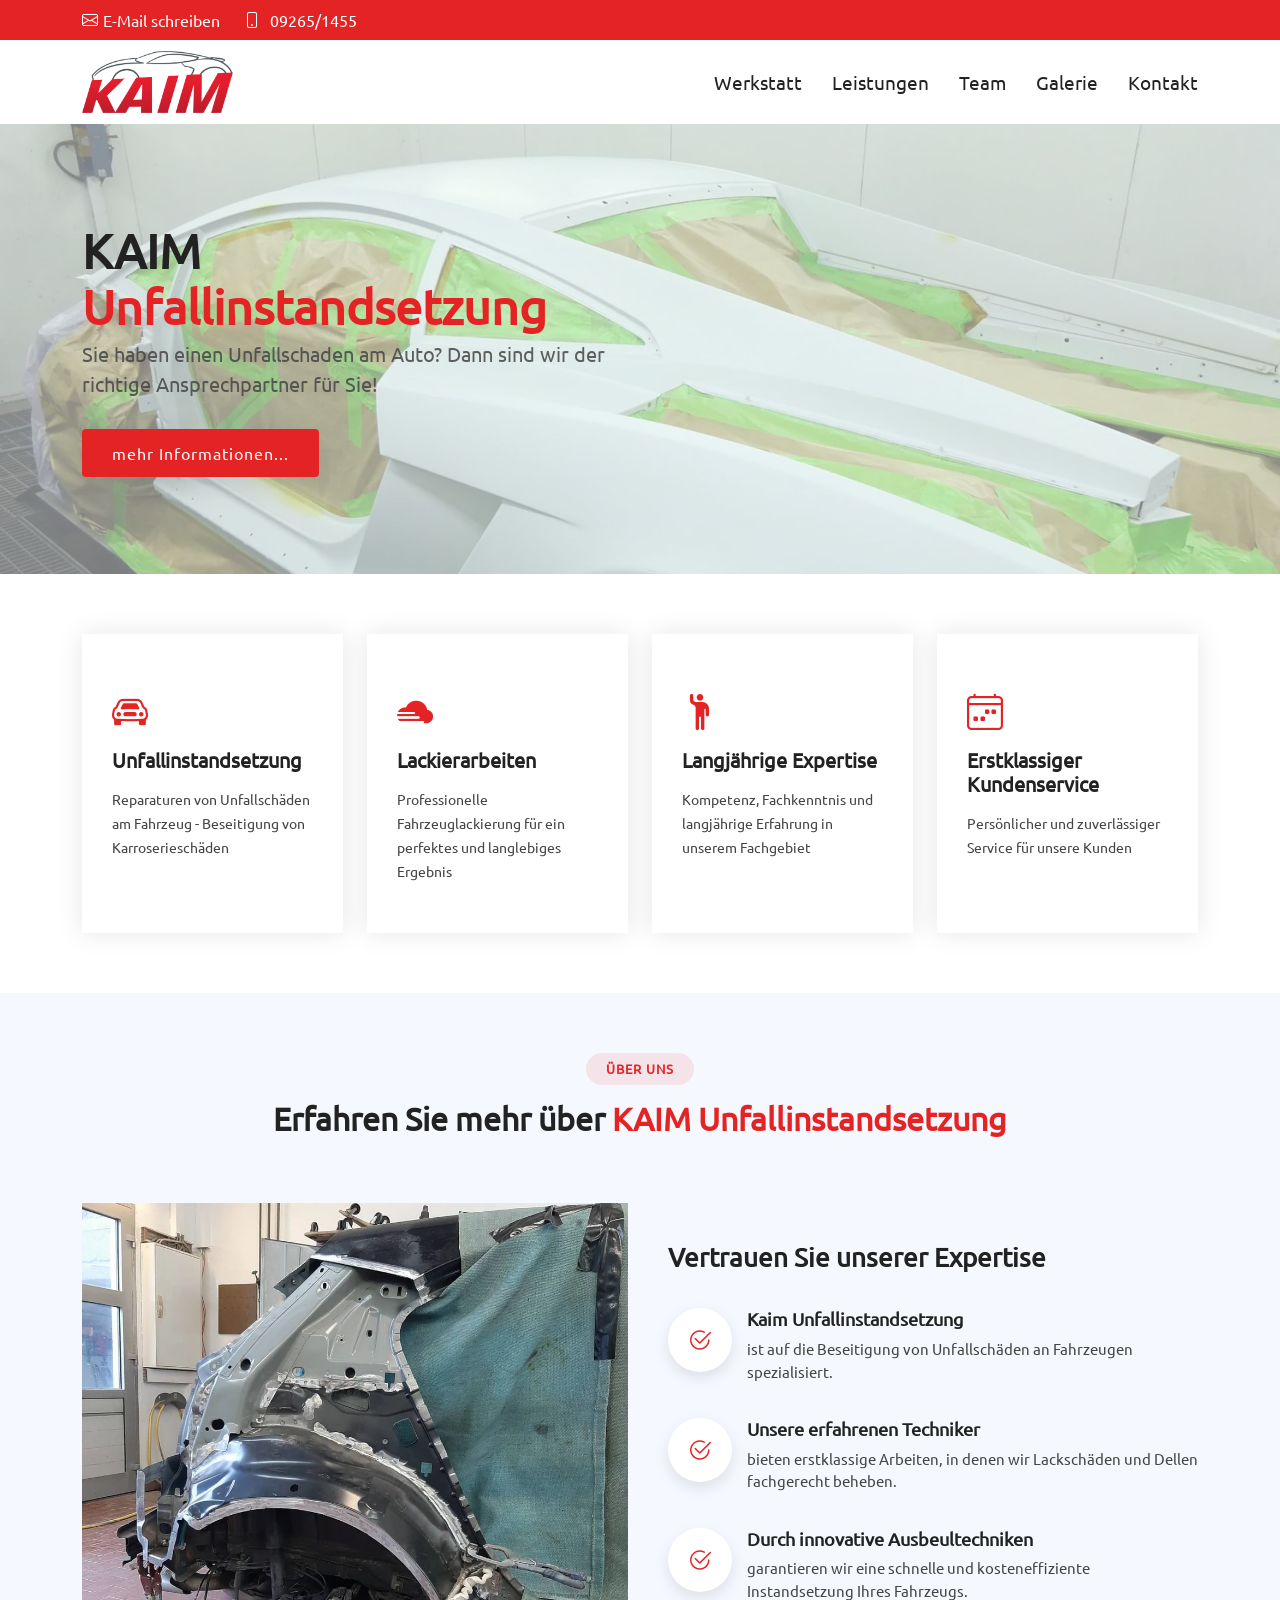
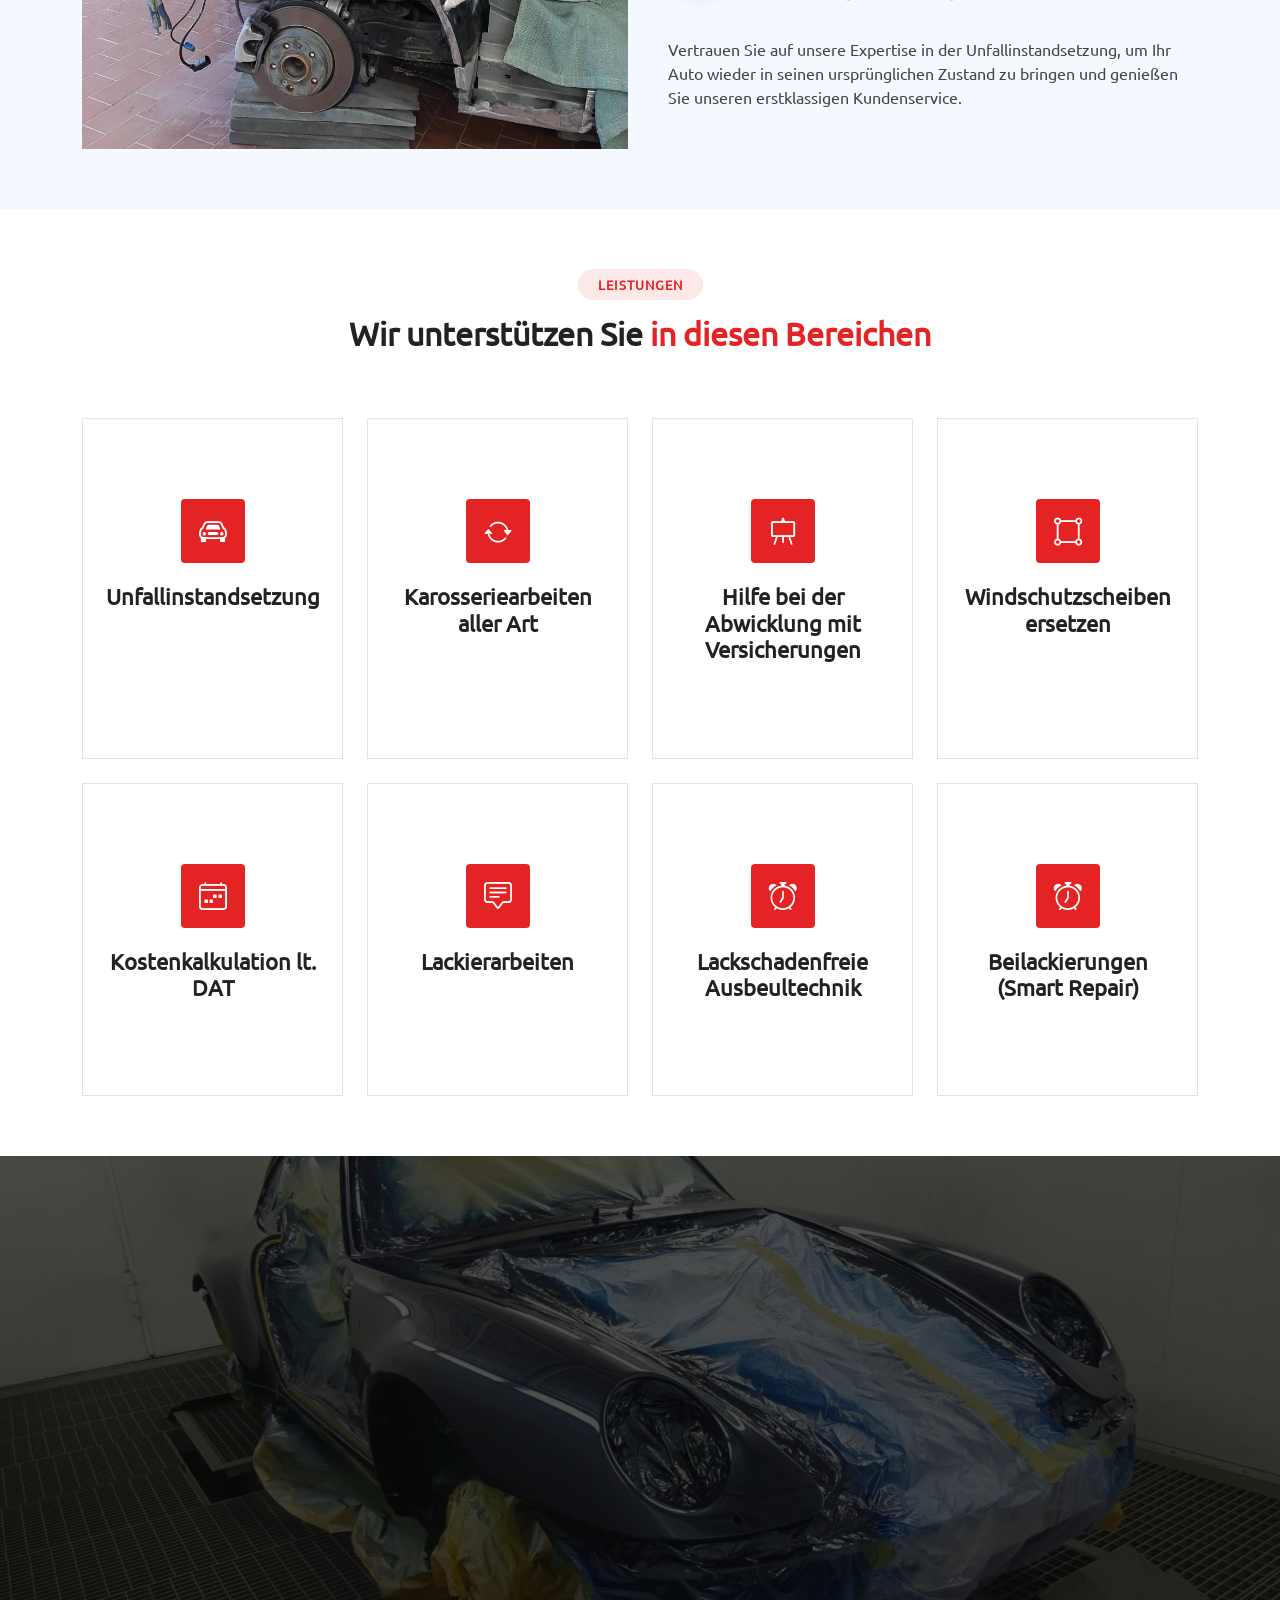
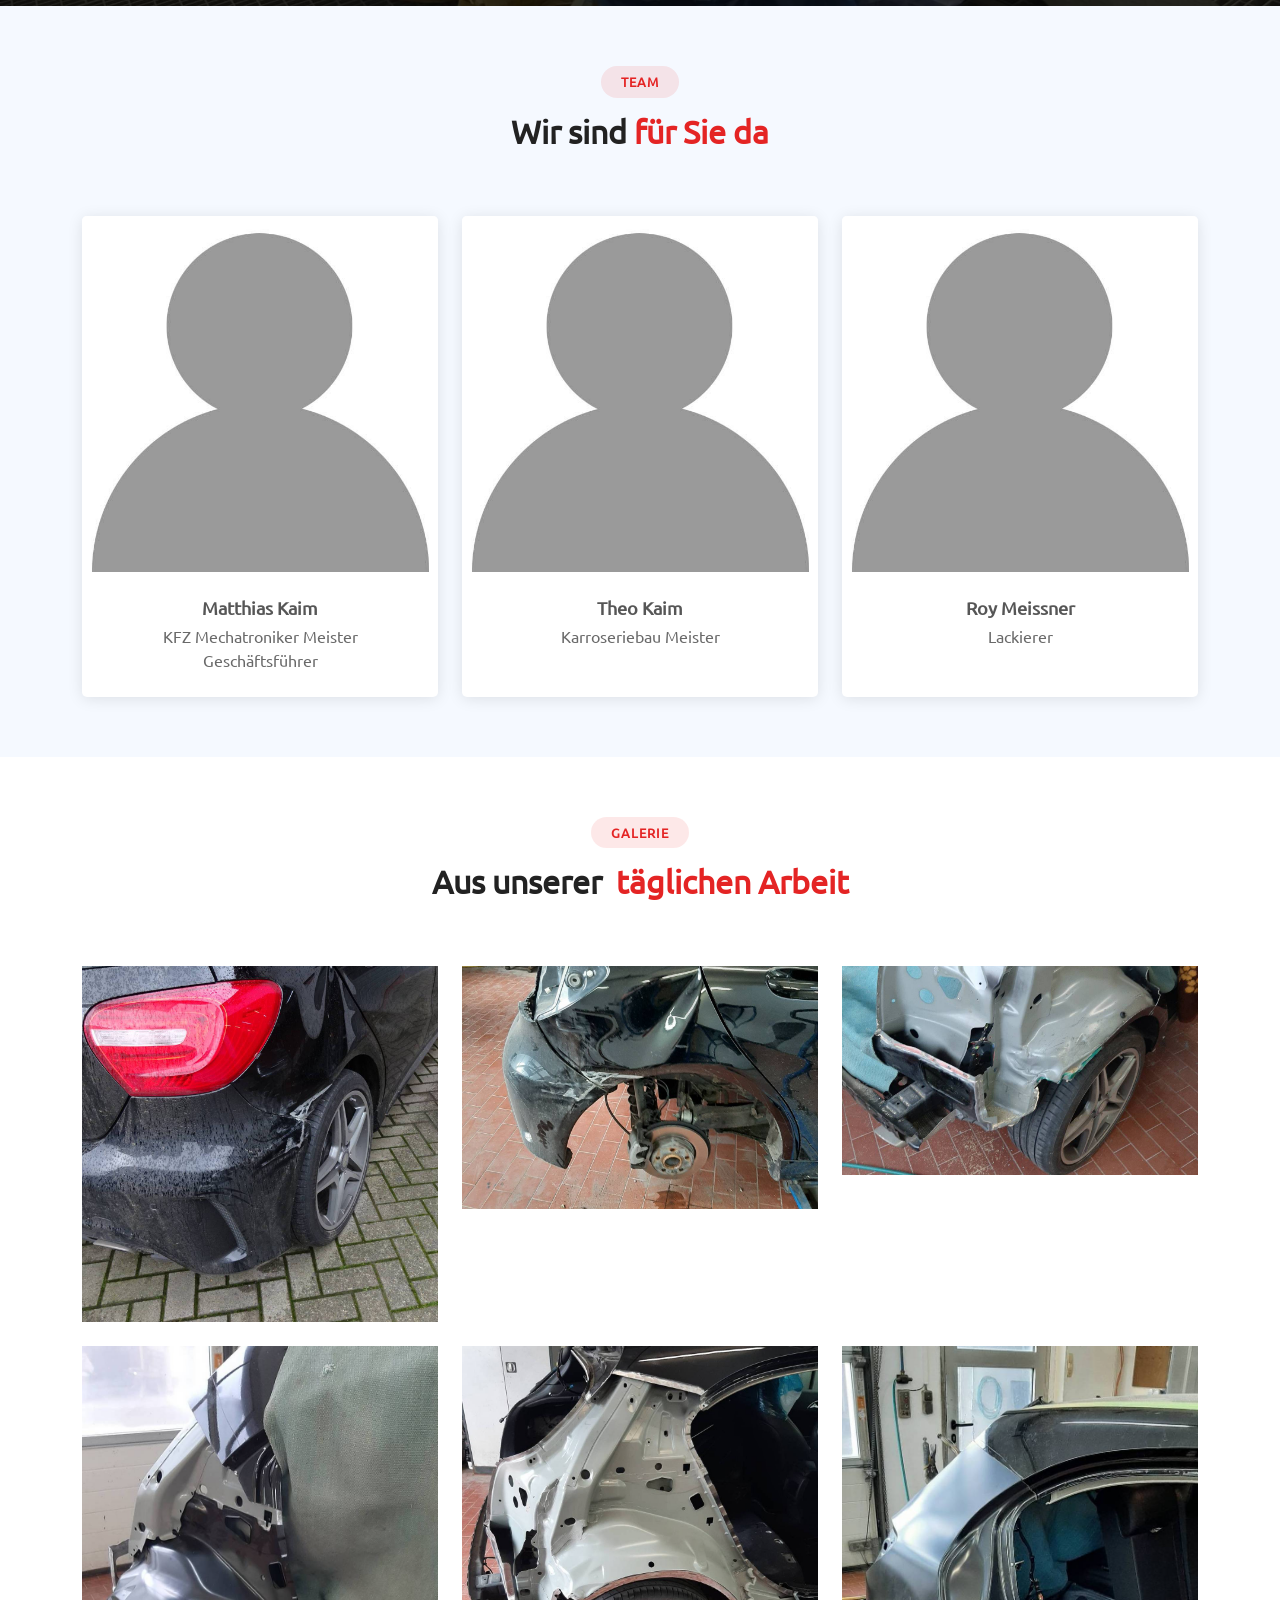
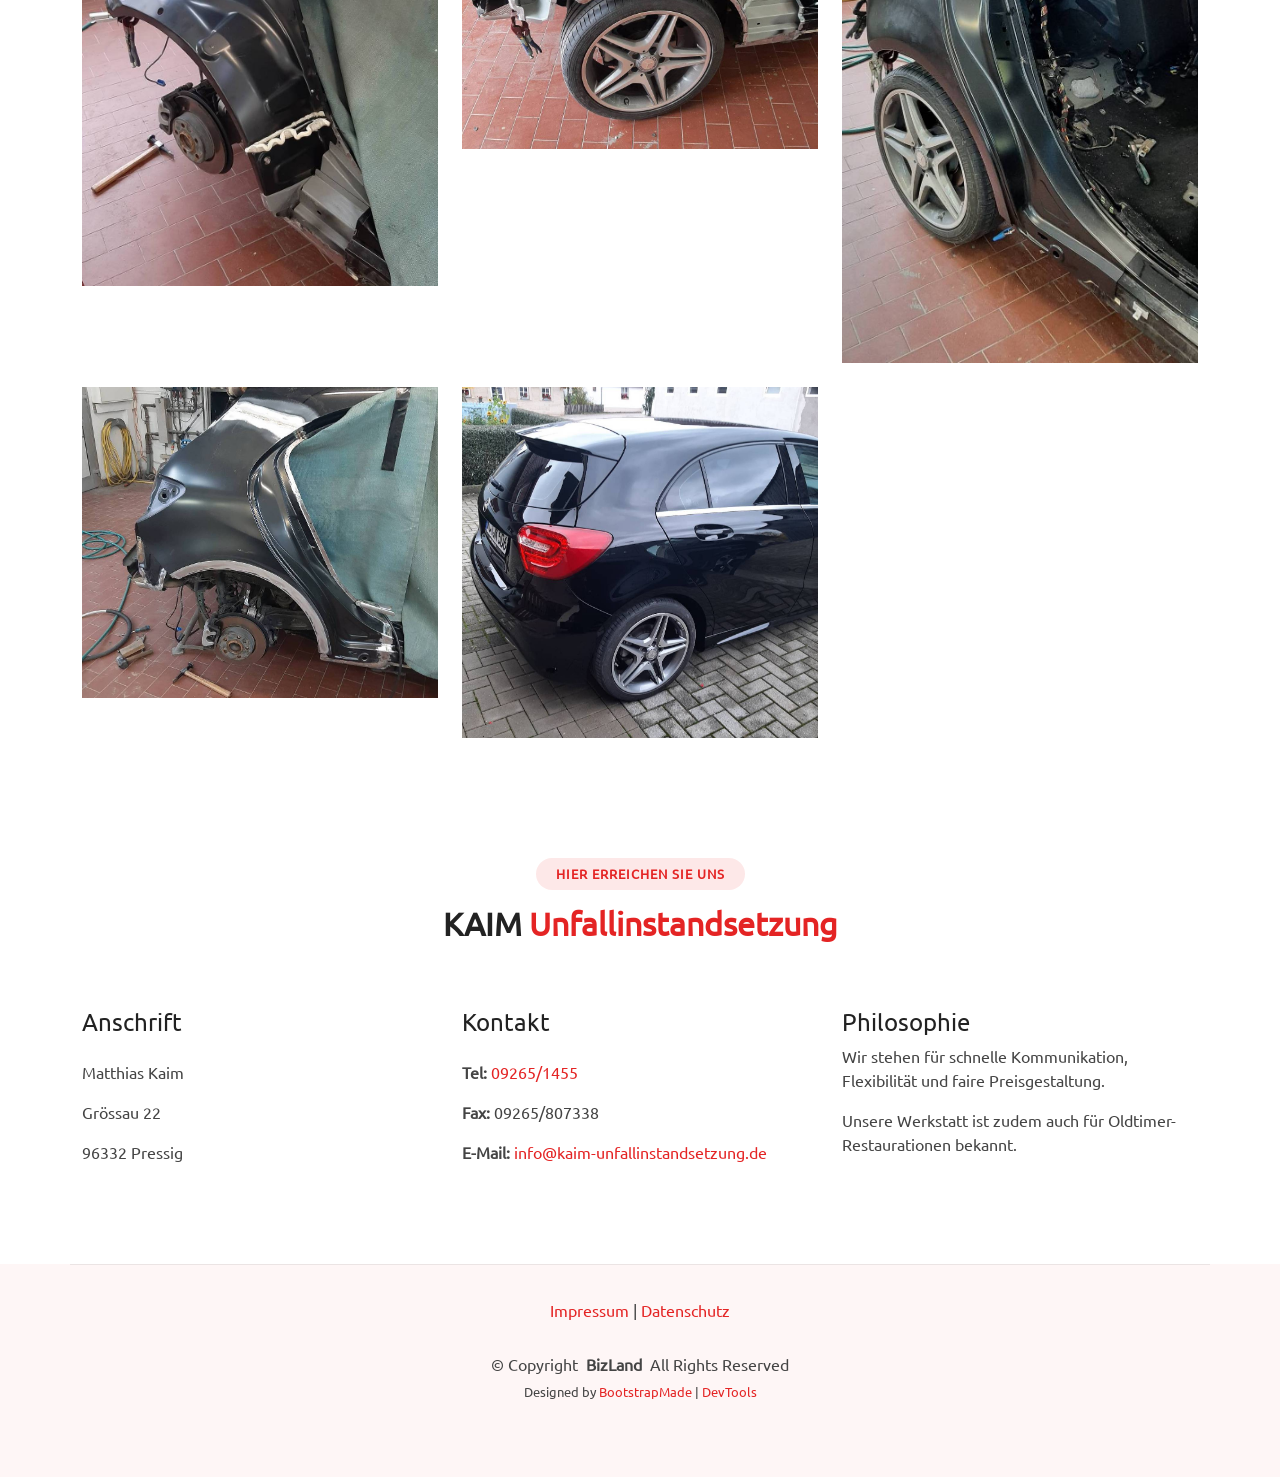
==== www/index.html @ d71ae564 "E-Mail Anpassung wegen fehlendem Platz auf Handy" ====
<!DOCTYPE html>
<html lang="de">

<head>
  <meta charset="utf-8">
  <meta content="width=device-width, initial-scale=1.0" name="viewport">
  <title>Kaim Unfallinstandsetzung - Ihr kompetenter Partner</title>
  <meta name="description" content="Kaim Unfallinstandsetzung. Ihr Partner in Pressig-Grössau für Unfallinstandsetzung, Karroseriearbeiten und Lackschadenfreie Ausbeultechnik.">
  <meta name="referrer" content="no-referrer">
  <meta name="theme-color" content="#e42424" />

  <link rel="shortcut icon" href="./assets/img/touchicon/favicon.ico" type="image/x-icon" />
  <link rel="apple-touch-icon" href="./assets/img/touchicon/apple-touch-icon.png" />
  <link rel="apple-touch-icon" sizes="57x57" href="./assets/img/touchicon/apple-touch-icon-57x57.png" />
  <link rel="apple-touch-icon" sizes="72x72" href="./assets/img/touchicon/apple-touch-icon-72x72.png" />
  <link rel="apple-touch-icon" sizes="76x76" href="./assets/img/touchicon/apple-touch-icon-76x76.png" />
  <link rel="apple-touch-icon" sizes="114x114" href="./assets/img/touchicon/apple-touch-icon-114x114.png" />
  <link rel="apple-touch-icon" sizes="120x120" href="./assets/img/touchicon/apple-touch-icon-120x120.png" />
  <link rel="apple-touch-icon" sizes="144x144" href="./assets/img/touchicon/apple-touch-icon-144x144.png" />
  <link rel="apple-touch-icon" sizes="152x152" href="./assets/img/touchicon/apple-touch-icon-152x152.png" />
  <link rel="apple-touch-icon" sizes="180x180" href="./assets/img/touchicon/apple-touch-icon-180x180.png" />

  <!-- Vendor CSS Files -->
  <link href="./assets/vendor/bootstrap/css/bootstrap.min.css" rel="stylesheet">
  <link href="./assets/vendor/bootstrap-icons/bootstrap-icons.css" rel="stylesheet">
  <link href="./assets/vendor/aos/aos.css" rel="stylesheet">
  <link href="./assets/vendor/glightbox/css/glightbox.min.css" rel="stylesheet">
  <link href="./assets/vendor/swiper/swiper-bundle.min.css" rel="stylesheet">

  <!-- Main CSS File -->
  <link href="./assets/css/main.css" rel="stylesheet">

</head>

<body class="index-page">

  <header id="header" class="header sticky-top">

    <div class="topbar d-flex align-items-center">
      <div class="container d-flex justify-content-center justify-content-md-between">
        <div class="contact-info d-flex align-items-center">
          <i class="bi bi-envelope d-flex align-items-center"><a href="mailto:info@kaim-unfallinstandsetzung.de">E-Mail schreiben</a></i>
          <i class="bi bi-phone d-flex align-items-center ms-4"><a href="tel:092651455"><span>09265/1455</span></a></i>
        </div>
      </div>
    </div><!-- End Top Bar -->

    <div class="branding d-flex align-items-cente">

      <div class="container position-relative d-flex align-items-center justify-content-between">
        <a href="index.html" class="logo d-flex align-items-center">
          <img src="./assets/img/kaim-unfallinstandsetzung-logo.png" alt="Kaim Unfallinstandsetzung">
        </a>

        <nav id="navmenu" class="navmenu">
          <ul>
            <li><a href="#about">Werkstatt</a></li>
            <li><a href="#services">Leistungen</a></li>
            <li><a href="#team">Team</a></li>            
            <li><a href="#portfolio">Galerie</a></li>
            <li><a href="#contact">Kontakt</a></li>
          </ul>
          <i class="mobile-nav-toggle d-xl-none bi bi-list"></i>
        </nav>

      </div>

    </div>

  </header>

  <main class="main">

    <!-- Hero Section -->
    <section id="hero" class="hero section light-background">

      <div class="container">
        <div class="row gy-4">
          <div class="col-lg-6 order-2 order-lg-1 d-flex flex-column justify-content-center" data-aos="zoom-out">
            <h1>KAIM <span>Unfallinstandsetzung</span></h1>
            <p>Sie haben einen Unfallschaden am Auto? Dann sind wir der richtige Ansprechpartner für Sie!</p>
            <div class="d-flex">
            <a href="#about" class="btn-get-started">mehr Informationen...</a>
            </div>
          </div>
        </div>
      </div>

    </section><!-- /Hero Section -->

    <!-- Featured Services Section -->
    <section id="featured-services" class="featured-services section">

      <div class="container">

        <div class="row gy-4">

          <div class="col-xl-3 col-md-6 d-flex" data-aos="fade-up" data-aos-delay="100">
            <div class="service-item position-relative">
              <div class="icon"><i class="bi bi-car-front icon"></i></div>
              <h4><a href="" class="stretched-link">Unfallinstandsetzung</a></h4>
              <p>Reparaturen von Unfallschäden am Fahrzeug - Beseitigung von Karroserieschäden</p>
            </div>
          </div><!-- End Service Item -->

          <div class="col-xl-3 col-md-6 d-flex" data-aos="fade-up" data-aos-delay="200">
            <div class="service-item position-relative">
              <div class="icon"><i class="bi bi-cloud-fog2-fill icon"></i></div>
              <h4><a href="" class="stretched-link">Lackierarbeiten</a></h4>
              <p>Professionelle Fahrzeuglackierung für ein perfektes und langlebiges Ergebnis</p>
            </div>
          </div><!-- End Service Item -->

          <div class="col-xl-3 col-md-6 d-flex" data-aos="fade-up" data-aos-delay="300">
            <div class="service-item position-relative">
              <div class="icon"><i class="bi bi-person-raised-hand icon"></i></div>
              <h4><a href="" class="stretched-link">Langjährige Expertise</a></h4>
              <p>Kompetenz, Fachkenntnis und langjährige Erfahrung in unserem Fachgebiet</p>
            </div>
          </div><!-- End Service Item -->

          <div class="col-xl-3 col-md-6 d-flex" data-aos="fade-up" data-aos-delay="400">
            <div class="service-item position-relative">
              <div class="icon"><i class="bi bi-calendar4-week icon"></i></div>
              <h4><a href="" class="stretched-link">Erstklassiger Kundenservice</a></h4>
              <p>Persönlicher und zuverlässiger Service für unsere Kunden</p>
            </div>
          </div><!-- End Service Item -->

        </div>

      </div>

    </section><!-- /Featured Services Section -->

    <!-- About Section -->
    <section id="about" class="about section light-background">

      <!-- Section Title -->
      <div class="container section-title" data-aos="fade-up">
        <h2>Über uns</h2>
        <p><span>Erfahren Sie mehr über</span> <span class="description-title">KAIM Unfallinstandsetzung</span></p>
      </div><!-- End Section Title -->

      <div class="container">

        <div class="row gy-3">

          <div class="col-lg-6" data-aos="fade-up" data-aos-delay="100">
            <img src="assets/img/kaim-unfallinstandsetzung-about.webp" alt="Kaim Unfallinstandsetzung - Über uns" class="img-fluid">
          </div>

          <div class="col-lg-6 d-flex flex-column justify-content-center" data-aos="fade-up" data-aos-delay="200">
            <div class="about-content ps-0 ps-lg-3">
              <h3>Vertrauen Sie unserer Expertise</h3>
              <ul>
                <li>
                  <i class="bi bi-check2-circle"></i>
                  <div>
                    <h4>Kaim Unfallinstandsetzung</h4>
                    <p>ist auf die Beseitigung von Unfallschäden an Fahrzeugen spezialisiert.</p>
                  </div>
                </li>
                <li>
                  <i class="bi bi-check2-circle"></i>
                  <div>
                    <h4>Unsere erfahrenen Techniker</h4>
                    <p>bieten erstklassige Arbeiten, in denen wir Lackschäden und Dellen fachgerecht beheben.</p>
                  </div>
                </li>
                <li>
                  <i class="bi bi-check2-circle"></i>
                  <div>
                    <h4>Durch innovative Ausbeultechniken</h4>
                    <p>garantieren wir eine schnelle und kosteneffiziente Instandsetzung Ihres Fahrzeugs.</p>
                  </div>
                </li>                
              </ul>
              <p>
                Vertrauen Sie auf unsere Expertise in der Unfallinstandsetzung, um Ihr Auto wieder in seinen ursprünglichen Zustand zu bringen und genießen Sie unseren erstklassigen Kundenservice.
              </p>
            </div>

          </div>
        </div>

      </div>

    </section><!-- /About Section -->

    <!-- Services Section -->
    <section id="services" class="services section">

      <!-- Section Title -->
      <div class="container section-title" data-aos="fade-up">
        <h2>Leistungen</h2>
        <p><span>Wir unterstützen Sie</span> <span class="description-title">in diesen Bereichen</span></p>
      </div><!-- End Section Title -->

      <div class="container">

        <div class="row gy-4">

          <div class="col-lg-3 col-md-6" data-aos="fade-up" data-aos-delay="100">
            <div class="service-item position-relative">
              <div class="icon">
                <i class="bi bi-car-front"></i>
              </div>
                <h3>Unfallinstandsetzung</h3>
            </div>
          </div><!-- End Service Item -->

          <div class="col-lg-3 col-md-6" data-aos="fade-up" data-aos-delay="200">
            <div class="service-item position-relative">
              <div class="icon">
                <i class="bi bi-arrow-repeat"></i>
              </div>
                <h3>Karosseriearbeiten aller Art</h3>
            </div>
          </div><!-- End Service Item -->

          <div class="col-lg-3 col-md-6" data-aos="fade-up" data-aos-delay="300">
            <div class="service-item position-relative">
              <div class="icon">
                <i class="bi bi-easel"></i>
              </div>
                <h3>Hilfe bei der Abwicklung mit Versicherungen</h3>
            </div>
          </div><!-- End Service Item -->

          <div class="col-lg-3 col-md-6" data-aos="fade-up" data-aos-delay="400">
            <div class="service-item position-relative">
              <div class="icon">
                <i class="bi bi-bounding-box-circles"></i>
              </div>
                <h3>Windschutzscheiben ersetzen</h3>
            </div>
          </div><!-- End Service Item -->

          <div class="col-lg-3 col-md-6" data-aos="fade-up" data-aos-delay="500">
            <div class="service-item position-relative">
              <div class="icon">
                <i class="bi bi-calendar4-week"></i>
              </div>
                <h3>Kostenkalkulation lt. DAT</h3>
            </div>
          </div><!-- End Service Item -->

          <div class="col-lg-3 col-md-6" data-aos="fade-up" data-aos-delay="600">
            <div class="service-item position-relative">
              <div class="icon">
                <i class="bi bi-chat-square-text"></i>
              </div>
                <h3>Lackierarbeiten</h3>
            </div>
          </div><!-- End Service Item -->

          <div class="col-lg-3 col-md-6" data-aos="fade-up" data-aos-delay="700">
            <div class="service-item position-relative">
              <div class="icon">
                <i class="bi bi-alarm"></i>
              </div>
                <h3>Lackschadenfreie Ausbeultechnik</h3>
            </div>
          </div><!-- End Service Item -->          

          <div class="col-lg-3 col-md-6" data-aos="fade-up" data-aos-delay="700">
            <div class="service-item position-relative">
              <div class="icon">
                <i class="bi bi-alarm"></i>
              </div>
                <h3>Beilackierungen (Smart Repair)</h3>
            </div>
          </div><!-- End Service Item -->

        </div>

      </div>

    </section><!-- /Services Section -->

    <!-- Testimonials Section -->
    <section id="testimonials" class="testimonials section dark-background">

      <img src="assets/img/testimonials-bg.webp" class="testimonials-bg" alt="">

    </section><!-- /Testimonials Section -->

        <!-- Team Section -->
    <section id="team" class="team section light-background">

      <!-- Section Title -->
      <div class="container section-title" data-aos="fade-up">
        <h2>Team</h2>
        <p><span>Wir sind</span> <span class="description-title">für Sie da</span></p>
      </div><!-- End Section Title -->

      <div class="container">

        <div class="row gy-4">

          <div class="col-lg-4 col-md-6 d-flex align-items-stretch" data-aos="fade-up" data-aos-delay="100">
            <div class="team-member">
              <div class="member-img">
                <img src="assets/img/team/matthias-kaim.jpg" class="img-fluid" alt="Kaim Unfallinstandsetzung - Matthias Kaim">
              </div>
              <div class="member-info">
                <h4>Matthias Kaim</h4>
                <span>KFZ Mechatroniker Meister<br>Geschäftsführer</span>
              </div>
            </div>
          </div><!-- End Team Member -->

          <div class="col-lg-4 col-md-6 d-flex align-items-stretch" data-aos="fade-up" data-aos-delay="200">
            <div class="team-member">
              <div class="member-img">
                <img src="assets/img/team/theo-kaim.jpg" class="img-fluid" alt="Kaim Unfallinstandsetzung - Theo Kaim">
              </div>
              <div class="member-info">
                <h4>Theo Kaim</h4>
                <span>Karroseriebau Meister</span>
              </div>
            </div>
          </div><!-- End Team Member -->

          <div class="col-lg-4 col-md-6 d-flex align-items-stretch" data-aos="fade-up" data-aos-delay="300">
            <div class="team-member">
              <div class="member-img">
                <img src="assets/img/team/roy-meissner.jpg" class="img-fluid" alt="Kaim Unfallinstandsetzung - Roy Meissner">
              </div>
              <div class="member-info">
                <h4>Roy Meissner</h4>
                <span>Lackierer</span>
              </div>
            </div>
          </div><!-- End Team Member -->

        </div>

      </div>

    </section><!-- /Team Section -->

    <!-- Portfolio Section -->
    <section id="portfolio" class="portfolio section">

      <!-- Section Title -->
      <div class="container section-title" data-aos="fade-up">
        <h2>Galerie</h2>
        <p><span>Aus unserer&nbsp;</span> <span class="description-title">täglichen Arbeit</span></p>
      </div><!-- End Section Title -->

      <div class="container">

        <div class="isotope-layout" data-default-filter="*" data-layout="masonry" data-sort="original-order">

          <div class="row gy-4 isotope-container" data-aos="fade-up" data-aos-delay="200">

            <div class="col-lg-4 col-md-6 portfolio-item isotope-item filter-app">
              <img src="assets/img/masonry-portfolio/masonry-portfolio-1.jpg" class="img-fluid" alt="Anfangszustand">
              <div class="portfolio-info">
                <h4>Anfangszustand</h4>
                <a href="assets/img/masonry-portfolio/masonry-portfolio-1.jpg" title="Anfangszustand" data-gallery="portfolio-gallery-app" class="glightbox preview-link"><i class="bi bi-zoom-in"></i></a>
              </div>
            </div><!-- End Portfolio Item -->

            <div class="col-lg-4 col-md-6 portfolio-item isotope-item filter-product">
              <img src="assets/img/masonry-portfolio/masonry-portfolio-2.jpg" class="img-fluid" alt="Zwischenzustand">
              <div class="portfolio-info">
                <h4>Zwischenzustand</h4>
                <a href="assets/img/masonry-portfolio/masonry-portfolio-2.jpg" title="Zwischenzustand" data-gallery="portfolio-gallery-product" class="glightbox preview-link"><i class="bi bi-zoom-in"></i></a>
              </div>
            </div><!-- End Portfolio Item -->

            <div class="col-lg-4 col-md-6 portfolio-item isotope-item filter-branding">
              <img src="assets/img/masonry-portfolio/masonry-portfolio-3.jpg" class="img-fluid" alt="Zwischenzustand">
              <div class="portfolio-info">
                <h4>Zwischenzustand</h4>
                <a href="assets/img/masonry-portfolio/masonry-portfolio-3.jpg" title="Zwischenzustand" data-gallery="portfolio-gallery-branding" class="glightbox preview-link"><i class="bi bi-zoom-in"></i></a>
              </div>
            </div><!-- End Portfolio Item -->

            <div class="col-lg-4 col-md-6 portfolio-item isotope-item filter-app">
              <img src="assets/img/masonry-portfolio/masonry-portfolio-4.jpg" class="img-fluid" alt="Zwischenzustand">
              <div class="portfolio-info">
                <h4>Zwischenzustand</h4>
                <a href="assets/img/masonry-portfolio/masonry-portfolio-4.jpg" title="Zwischenzustand" data-gallery="portfolio-gallery-app" class="glightbox preview-link"><i class="bi bi-zoom-in"></i></a>
              </div>
            </div><!-- End Portfolio Item -->

            <div class="col-lg-4 col-md-6 portfolio-item isotope-item filter-product">
              <img src="assets/img/masonry-portfolio/masonry-portfolio-5.jpg" class="img-fluid" alt="Zwischenzustand">
              <div class="portfolio-info">
                <h4>Zwischenzustand</h4>
                <a href="assets/img/masonry-portfolio/masonry-portfolio-5.jpg" title="Zwischenzustand" data-gallery="portfolio-gallery-product" class="glightbox preview-link"><i class="bi bi-zoom-in"></i></a>
              </div>
            </div><!-- End Portfolio Item -->

            <div class="col-lg-4 col-md-6 portfolio-item isotope-item filter-branding">
              <img src="assets/img/masonry-portfolio/masonry-portfolio-6.jpg" class="img-fluid" alt="Zwischenzustand">
              <div class="portfolio-info">
                <h4>Zwischenzustand</h4>
                <a href="assets/img/masonry-portfolio/masonry-portfolio-6.jpg" title="Zwischenzustand" data-gallery="portfolio-gallery-branding" class="glightbox preview-link"><i class="bi bi-zoom-in"></i></a>
              </div>
            </div><!-- End Portfolio Item -->

            <div class="col-lg-4 col-md-6 portfolio-item isotope-item filter-app">
              <img src="assets/img/masonry-portfolio/masonry-portfolio-7.jpg" class="img-fluid" alt="Zwischenzustand">
              <div class="portfolio-info">
                <h4>Zwischenzustand</h4>
                <a href="assets/img/masonry-portfolio/masonry-portfolio-7.jpg" title="Zwischenzustand" data-gallery="portfolio-gallery-app" class="glightbox preview-link"><i class="bi bi-zoom-in"></i></a>
              </div>
            </div><!-- End Portfolio Item -->

            <div class="col-lg-4 col-md-6 portfolio-item isotope-item filter-product">
              <img src="assets/img/masonry-portfolio/masonry-portfolio-8.jpg" class="img-fluid" alt="Endzustand">
              <div class="portfolio-info">
                <h4>Endzustand</h4>
                <a href="assets/img/masonry-portfolio/masonry-portfolio-8.jpg" title="Endzustand" data-gallery="portfolio-gallery-product" class="glightbox preview-link"><i class="bi bi-zoom-in"></i></a>
              </div>
            </div><!-- End Portfolio Item -->

          </div><!-- End Portfolio Container -->

        </div>

      </div>

    </section><!-- /Portfolio Section -->

    <!-- Contact Section -->
    <section id="contact" class="contact section">

      <!-- Section Title -->
      <div class="container section-title" data-aos="fade-up">
        <h2>Hier erreichen Sie uns</h2>
        <p><span>KAIM</span> <span class="description-title">Unfallinstandsetzung</span></p>
      </div><!-- End Section Title -->

      <div class="container" data-aos="fade-up" data-aos-delay="100">

 
      <div class="row gy-4">

        <div class="col-lg-4 col-md-6 footer-about">
          <h4 class="d-flex align-items-center">
            <span class="sitename">Anschrift</span>
          </h4>
          <div class="footer-contact pt-3">
            <p>Matthias Kaim</p>
            <p>Grössau 22</p>
            <p>96332 Pressig</p>
          </div>
        </div>

        <div class="col-lg-4 col-md-6 footer-links">
          <h4 class="d-flex align-items-center">Kontakt</h4>
          <div class="footer-contact pt-3">
            <p><strong>Tel:</strong> <a href="tel:092651455"><span>09265/1455</span></a></p>
            <p><strong>Fax:</strong> <span>09265/807338</span></p>
            <p><strong>E-Mail:</strong> <a href="mailto:info@kaim-unfallinstandsetzung.de">info@kaim-unfallinstandsetzung.de</a></p>
          </div>
        </div>

        <div class="col-lg-4 col-md-12">
          <h4 class="d-flex align-items-center">Philosophie</h4>
          <p>Wir stehen für schnelle Kommunikation, Flexibilität und faire Preisgestaltung.</p><p>Unsere Werkstatt ist zudem auch für Oldtimer-Restaurationen bekannt.</p>
        </div>

      </div>
    

      </div>

    </section><!-- /Contact Section -->

  </main>

  <footer id="footer" class="footer">



    <div class="container copyright text-center mt-4">

      <div class="footer-links mt-2">
        <a href="#" class="">Impressum</a> | <a href="#" class="">Datenschutz</a>
      </div>

      <p>© <span>Copyright</span> <strong class="px-1 sitename">BizLand</strong> <span>All Rights Reserved</span></p>
      <div class="credits">
        <!-- All the links in the footer should remain intact. -->
        <!-- You can delete the links only if you've purchased the pro version. -->
        <!-- Licensing information: https://bootstrapmade.com/license/ -->
        Designed by <a href="https://bootstrapmade.com/">BootstrapMade</a> | <a href="https://bootstrapmade.com/tools/">DevTools</a>
      </div>

    </div>

  </footer>

  <!-- Scroll Top -->
  <a href="#" id="scroll-top" class="scroll-top d-flex align-items-center justify-content-center"><i class="bi bi-arrow-up-short"></i></a>

  <!-- Preloader -->
  <div id="preloader">
    <div></div>
    <div></div>
    <div></div>
    <div></div>
  </div>

  <!-- Vendor JS Files -->
  <script src="./assets/vendor/bootstrap/js/bootstrap.bundle.min.js"></script>
  <script src="./assets/vendor/php-email-form/validate.js"></script>
  <script src="./assets/vendor/aos/aos.js"></script>
  <script src="./assets/vendor/glightbox/js/glightbox.min.js"></script>
  <script src="./assets/vendor/waypoints/noframework.waypoints.js"></script>
  <script src="./assets/vendor/purecounter/purecounter_vanilla.js"></script>
  <script src="./assets/vendor/swiper/swiper-bundle.min.js"></script>
  <script src="./assets/vendor/imagesloaded/imagesloaded.pkgd.min.js"></script>
  <script src="./assets/vendor/isotope-layout/isotope.pkgd.min.js"></script>

  <!-- Main JS File -->
  <script src="assets/js/main.js"></script>

</body>

</html>
---- www/assets/css/main.css ----
@import 'fonts.css';

/* Fonts */
:root {
  --default-font: "Ubuntu",  system-ui, -apple-system, "Segoe UI", Ubuntu, "Helvetica Neue", Arial, "Noto Sans", "Liberation Sans", sans-serif, "Apple Color Emoji", "Segoe UI Emoji", "Segoe UI Symbol", "Noto Color Emoji";
}

/* Global Colors - The following color variables are used throughout the website. Updating them here will change the color scheme of the entire website */
:root { 
  --background-color: #ffffff; /* Background color for the entire website, including individual sections */
  --default-color: #444444; /* Default color used for the majority of the text content across the entire website */
  --heading-color: #222222; /* Color for headings, subheadings and title throughout the website */
  --accent-color: #e42424; /* Accent color that represents your brand on the website. It's used for buttons, links, and other elements that need to stand out */
  --surface-color: #ffffff; /* The surface color is used as a background of boxed elements within sections, such as cards, icon boxes, or other elements that require a visual separation from the global background. */
  --contrast-color: #ffffff; /* Contrast color for text, ensuring readability against backgrounds of accent, heading, or default colors. */
}

/* Nav Menu Colors - The following color variables are used specifically for the navigation menu. They are separate from the global colors to allow for more customization options */
:root {
  --nav-color: #222222;  /* The default color of the main navmenu links */
  --nav-hover-color: #e42424; /* Applied to main navmenu links when they are hovered over or active */
  --nav-mobile-background-color: #ffffff; /* Used as the background color for mobile navigation menu */
  --nav-dropdown-background-color: #ffffff; /* Used as the background color for dropdown items that appear when hovering over primary navigation items */
  --nav-dropdown-color: #222222; /* Used for navigation links of the dropdown items in the navigation menu. */
  --nav-dropdown-hover-color: #e42424; /* Similar to --nav-hover-color, this color is applied to dropdown navigation links when they are hovered over. */
}

/* Color Presets - These classes override global colors when applied to any section or element, providing reuse of the sam color scheme. */

.light-background {
  --background-color: #f5f9ff;
  --surface-color: #ffffff;
}

.dark-background {
  --background-color: #060606;
  --default-color: #ffffff;
  --heading-color: #ffffff;
  --surface-color: #252525;
  --contrast-color: #ffffff;
}

/* Smooth scroll */
:root {
  scroll-behavior: smooth;
}

/*--------------------------------------------------------------
# General Styling & Shared Classes
--------------------------------------------------------------*/
body {
  color: var(--default-color);
  background-color: var(--background-color);
  font-family: var(--default-font);
}

a {
  color: var(--accent-color);
  text-decoration: none;
  transition: 0.3s;
}

a:hover {
  color: color-mix(in srgb, var(--accent-color), transparent 25%);
  text-decoration: none;
}

h1,
h2,
h3,
h4,
h5,
h6 {
  color: var(--heading-color);
  font-family: var(--heading-font);
}

/*--------------------------------------------------------------
# Global Header
--------------------------------------------------------------*/
.header {
  color: var(--default-color);
  transition: all 0.5s;
  z-index: 997;
  background-color: var(--background-color);
}

.header .topbar {
  background-color: var(--accent-color);
  height: 40px;
  padding: 0;
  font-size: 1rem;
  transition: all 0.5s;
}

.header .topbar .contact-info i {
  font-style: normal;
  color: var(--contrast-color);
}

.header .topbar .contact-info i a,
.header .topbar .contact-info i span {
  padding-left: 5px;
  color: var(--contrast-color);
}

@media (max-width: 575px) {

  .header .topbar .contact-info i a,
  .header .topbar .contact-info i span {
    font-size: 13px;
  }
}

.header .topbar .contact-info i a {
  line-height: 0;
  transition: 0.3s;
}

.header .topbar .contact-info i a:hover {
  color: var(--contrast-color);
  text-decoration: underline;
}

.header .topbar .social-links a {
  color: color-mix(in srgb, var(--contrast-color), transparent 40%);
  line-height: 0;
  transition: 0.3s;
  margin-left: 20px;
}

.header .topbar .social-links a:hover {
  color: var(--contrast-color);
}

.header .branding {
  background-color: var(--background-color);
  min-height: 60px;
  padding: 10px 0;
}

.header .logo {
  line-height: 1;
}

.header .logo img {
  max-height: 62px;
  margin-right: 8px;
}

.header .logo h1 {
  font-size: 30px;
  margin: 0;
  font-weight: 700;
  color: var(--heading-color);
}

.scrolled .header {
  box-shadow: 0px 0 18px rgba(0, 0, 0, 0.1);
}

.scrolled .header .topbar {
  height: 0;
  visibility: hidden;
  overflow: hidden;
}

/*--------------------------------------------------------------
# Navigation Menu
--------------------------------------------------------------*/
/* Navmenu - Desktop */
@media (min-width: 1200px) {
  .navmenu {
    padding: 0;
  }

  .navmenu ul {
    margin: 0;
    padding: 0;
    display: flex;
    list-style: none;
    align-items: center;
  }

  .navmenu li {
    position: relative;
  }

  .navmenu a,
  .navmenu a:focus {
    color: var(--nav-color);
    padding: 18px 15px;
    font-size: 1.175rem;
    font-family: var(--nav-font);
    font-weight: 500;
    display: flex;
    align-items: center;
    justify-content: space-between;
    white-space: nowrap;
    transition: 0.3s;
  }

  .navmenu a i,
  .navmenu a:focus i {
    font-size: 12px;
    line-height: 0;
    margin-left: 5px;
    transition: 0.3s;
  }

  .navmenu li:last-child a {
    padding-right: 0;
  }

  .navmenu li:hover>a,
  .navmenu .active,
  .navmenu .active:focus {
    color: var(--nav-hover-color);
  }

  .navmenu .dropdown ul {
    margin: 0;
    padding: 10px 0;
    background: var(--nav-dropdown-background-color);
    display: block;
    position: absolute;
    visibility: hidden;
    left: 14px;
    top: 130%;
    opacity: 0;
    transition: 0.3s;
    border-radius: 4px;
    z-index: 99;
    box-shadow: 0px 0px 30px rgba(0, 0, 0, 0.1);
  }

  .navmenu .dropdown ul li {
    min-width: 200px;
  }

  .navmenu .dropdown ul a {
    padding: 10px 20px;
    font-size: 15px;
    text-transform: none;
    color: var(--nav-dropdown-color);
  }

  .navmenu .dropdown ul a i {
    font-size: 12px;
  }

  .navmenu .dropdown ul a:hover,
  .navmenu .dropdown ul .active:hover,
  .navmenu .dropdown ul li:hover>a {
    color: var(--nav-dropdown-hover-color);
  }

  .navmenu .dropdown:hover>ul {
    opacity: 1;
    top: 100%;
    visibility: visible;
  }

  .navmenu .dropdown .dropdown ul {
    top: 0;
    left: -90%;
    visibility: hidden;
  }

  .navmenu .dropdown .dropdown:hover>ul {
    opacity: 1;
    top: 0;
    left: -100%;
    visibility: visible;
  }
}

/* Navmenu - Mobile */
@media (max-width: 1199px) {
  .mobile-nav-toggle {
    color: var(--nav-color);
    font-size: 28px;
    line-height: 0;
    margin-right: 10px;
    cursor: pointer;
    transition: color 0.3s;
  }

  .navmenu {
    padding: 0;
    z-index: 9997;
  }

  .navmenu ul {
    display: none;
    list-style: none;
    position: absolute;
    inset: 60px 20px 20px 20px;
    padding: 10px 0;
    margin: 0;
    border-radius: 6px;
    background-color: var(--nav-mobile-background-color);
    overflow-y: auto;
    transition: 0.3s;
    z-index: 9998;
    box-shadow: 0px 0px 30px rgba(0, 0, 0, 0.1);
  }

  .navmenu a,
  .navmenu a:focus {
    color: var(--nav-dropdown-color);
    padding: 10px 20px;
    font-family: var(--nav-font);
    font-size: 17px;
    font-weight: 500;
    display: flex;
    align-items: center;
    justify-content: space-between;
    white-space: nowrap;
    transition: 0.3s;
  }

  .navmenu a i,
  .navmenu a:focus i {
    font-size: 12px;
    line-height: 0;
    margin-left: 5px;
    width: 30px;
    height: 30px;
    display: flex;
    align-items: center;
    justify-content: center;
    border-radius: 50%;
    transition: 0.3s;
    background-color: color-mix(in srgb, var(--accent-color), transparent 90%);
  }

  .navmenu a i:hover,
  .navmenu a:focus i:hover {
    background-color: var(--accent-color);
    color: var(--contrast-color);
  }

  .navmenu a:hover,
  .navmenu .active,
  .navmenu .active:focus {
    color: var(--nav-dropdown-hover-color);
  }

  .navmenu .active i,
  .navmenu .active:focus i {
    background-color: var(--accent-color);
    color: var(--contrast-color);
    transform: rotate(180deg);
  }

  .navmenu .dropdown ul {
    position: static;
    display: none;
    z-index: 99;
    padding: 10px 0;
    margin: 10px 20px;
    background-color: var(--nav-dropdown-background-color);
    border: 1px solid color-mix(in srgb, var(--default-color), transparent 90%);
    box-shadow: none;
    transition: all 0.5s ease-in-out;
  }

  .navmenu .dropdown ul ul {
    background-color: rgba(33, 37, 41, 0.1);
  }

  .navmenu .dropdown>.dropdown-active {
    display: block;
    background-color: rgba(33, 37, 41, 0.03);
  }

  .mobile-nav-active {
    overflow: hidden;
  }

  .mobile-nav-active .mobile-nav-toggle {
    color: #fff;
    position: absolute;
    font-size: 32px;
    top: 15px;
    right: 15px;
    margin-right: 0;
    z-index: 9999;
  }

  .mobile-nav-active .navmenu {
    position: fixed;
    overflow: hidden;
    inset: 0;
    background: rgba(33, 37, 41, 0.8);
    transition: 0.3s;
  }

  .mobile-nav-active .navmenu>ul {
    display: block;
  }
}

/*--------------------------------------------------------------
# Global Footer
--------------------------------------------------------------*/
.footer {
  color: var(--default-color);
  background-color: color-mix(in srgb, var(--accent-color), transparent 96%);
  font-size: 1rem;
  padding-bottom: 50px;
  position: relative;
}

.footer .footer-newsletter {
  background-color: color-mix(in srgb, var(--accent-color), transparent 96%);
  padding: 50px 0;
}

.footer .footer-newsletter h4 {
  font-size: 24px;
}

.footer .footer-newsletter .newsletter-form {
  margin-top: 30px;
  margin-bottom: 15px;
  padding: 6px 8px;
  position: relative;
  background-color: var(--surface-color);
  border: 1px solid color-mix(in srgb, var(--accent-color), transparent 80%);
  box-shadow: 0px 2px 25px rgba(0, 0, 0, 0.1);
  display: flex;
  transition: 0.3s;
  border-radius: 4px;
}

.footer .footer-newsletter .newsletter-form:focus-within {
  border-color: var(--accent-color);
}

.footer .footer-newsletter .newsletter-form input[type=email] {
  border: 0;
  padding: 4px;
  width: 100%;
  background-color: var(--surface-color);
  color: var(--default-color);
}

.footer .footer-newsletter .newsletter-form input[type=email]:focus-visible {
  outline: none;
}

.footer .footer-newsletter .newsletter-form input[type=submit] {
  border: 0;
  font-size: 16px;
  padding: 0 20px;
  margin: -7px -8px -7px 0;
  background: var(--accent-color);
  color: var(--contrast-color);
  transition: 0.3s;
  border-radius: 0 4px 4px 0;
}

.footer .footer-newsletter .newsletter-form input[type=submit]:hover {
  background: color-mix(in srgb, var(--accent-color), transparent 20%);
}

.footer .footer-top {
  padding-top: 50px;
}

.footer .social-links a {
  display: flex;
  align-items: center;
  justify-content: center;
  width: 40px;
  height: 40px;
  border-radius: 4px;
  border: 1px solid color-mix(in srgb, var(--default-color), transparent 50%);
  font-size: 16px;
  color: color-mix(in srgb, var(--default-color), transparent 20%);
  margin-right: 10px;
  transition: 0.3s;
}

.footer .social-links a:hover {
  color: var(--accent-color);
  border-color: var(--accent-color);
}

.footer h4 {
  font-size: 16px;
  font-weight: bold;
  position: relative;
  padding-bottom: 12px;
}

.footer .footer-links {
  margin-bottom: 30px;
}

.footer .footer-links ul {
  list-style: none;
  padding: 0;
  margin: 0;
}

.footer .footer-links ul i {
  margin-right: 3px;
  font-size: 12px;
  line-height: 0;
  color: var(--accent-color);
}

.footer .footer-links ul li {
  padding: 10px 0;
  display: flex;
  align-items: center;
}

.footer .footer-links ul li:first-child {
  padding-top: 0;
}

.footer .footer-links ul a {
  display: inline-block;
  color: color-mix(in srgb, var(--default-color), transparent 20%);
  line-height: 1;
}

.footer .footer-links ul a:hover {
  color: var(--accent-color);
}

.footer .footer-about a {
  color: var(--heading-color);
  /* font-size: 24px; */
  font-weight: 600;
  font-family: var(--heading-font);
}

.footer .footer-contact p {
  margin-bottom: 5px;
}

.footer .copyright {
  padding-top: 25px;
  padding-bottom: 25px;
  border-top: 1px solid color-mix(in srgb, var(--default-color), transparent 90%);
}

.footer .copyright p {
  margin-bottom: 0;
}

.footer .credits {
  margin-top: 6px;
  font-size: 13px;
}

/*--------------------------------------------------------------
# Preloader
--------------------------------------------------------------*/
#preloader {
  position: fixed;
  inset: 0;
  z-index: 9999;
  overflow: hidden;
  background-color: var(--background-color);
  transition: all 0.6s ease-out;
  width: 100%;
  height: 100vh;
  display: flex;
  align-items: center;
  justify-content: center;
}

#preloader div {
  width: 13px;
  height: 13px;
  background-color: var(--accent-color);
  border-radius: 50%;
  animation-timing-function: cubic-bezier(0, 1, 1, 0);
  position: absolute;
  left: 50%;
}

#preloader div:nth-child(1) {
  left: calc(50% + 8px);
  animation: animate-preloader-1 0.6s infinite;
}

#preloader div:nth-child(2) {
  left: calc(50% + 8px);
  animation: animate-preloader-2 0.6s infinite;
}

#preloader div:nth-child(3) {
  left: calc(50% + 32px);
  animation: animate-preloader-2 0.6s infinite;
}

#preloader div:nth-child(4) {
  left: calc(50% + 56px);
  animation: animate-preloader-3 0.6s infinite;
}

@keyframes animate-preloader-1 {
  0% {
    transform: scale(0);
  }

  100% {
    transform: scale(1);
  }
}

@keyframes animate-preloader-3 {
  0% {
    transform: scale(1);
  }

  100% {
    transform: scale(0);
  }
}

@keyframes animate-preloader-2 {
  0% {
    transform: translate(0, 0);
  }

  100% {
    transform: translate(24px, 0);
  }
}

/*--------------------------------------------------------------
# Scroll Top Button
--------------------------------------------------------------*/
.scroll-top {
  position: fixed;
  visibility: hidden;
  opacity: 0;
  right: 15px;
  bottom: 15px;
  z-index: 99999;
  background-color: var(--accent-color);
  width: 40px;
  height: 40px;
  border-radius: 4px;
  transition: all 0.4s;
}

.scroll-top i {
  font-size: 24px;
  color: var(--contrast-color);
  line-height: 0;
}

.scroll-top:hover {
  background-color: color-mix(in srgb, var(--accent-color), transparent 20%);
  color: var(--contrast-color);
}

.scroll-top.active {
  visibility: visible;
  opacity: 1;
}

/*--------------------------------------------------------------
# Disable aos animation delay on mobile devices
--------------------------------------------------------------*/
@media screen and (max-width: 768px) {
  [data-aos-delay] {
    transition-delay: 0 !important;
  }
}

/*--------------------------------------------------------------
# Global Page Titles & Breadcrumbs
--------------------------------------------------------------*/
.page-title {
  --background-color: color-mix(in srgb, var(--default-color), transparent 96%);
  color: var(--default-color);
  background-color: var(--background-color);
  padding: 25px 0;
  position: relative;
}

.page-title h1 {
  font-size: 24px;
  font-weight: 600;
}

.page-title .breadcrumbs ol {
  display: flex;
  flex-wrap: wrap;
  list-style: none;
  padding: 0;
  margin: 0;
  font-size: 14px;
  font-weight: 400;
}

.page-title .breadcrumbs ol li+li {
  padding-left: 10px;
}

.page-title .breadcrumbs ol li+li::before {
  content: "/";
  display: inline-block;
  padding-right: 10px;
  color: color-mix(in srgb, var(--default-color), transparent 70%);
}

/*--------------------------------------------------------------
# Global Sections
--------------------------------------------------------------*/
section,
.section {
  color: var(--default-color);
  background-color: var(--background-color);
  padding: 60px 0;
  scroll-margin-top: 78px;
  overflow: clip;
}

@media (max-width: 1199px) {

  section,
  .section {
    scroll-margin-top: 60px;
  }
}

/*--------------------------------------------------------------
# Global Section Titles
--------------------------------------------------------------*/
.section-title {
  text-align: center;
  padding-bottom: 60px;
  position: relative;
}

.section-title h2 {
  font-size: 13px;
  letter-spacing: 1px;
  font-weight: 700;
  padding: 8px 20px;
  margin: 0;
  background: color-mix(in srgb, var(--accent-color), transparent 90%);
  color: var(--accent-color);
  display: inline-block;
  text-transform: uppercase;
  border-radius: 50px;
  font-family: var(--default-font);
}

.section-title p {
  color: var(--heading-color);
  margin: 10px 0 0 0;
  font-size: 32px;
  font-weight: 700;
  font-family: var(--heading-font);
}

.section-title p .description-title {
  color: var(--accent-color);
}

/*--------------------------------------------------------------
# Hero Section
--------------------------------------------------------------*/
.hero {
  width: 100%;
  min-height: 50vh;
  position: relative;
  padding: 60px 0;
  display: flex;
  align-items: center;
  background: url("../img/kaim-unfallinstandsetzung.webp") top left;
  background-size: cover;
}

.hero:before {
  content: "";
  background: color-mix(in srgb, var(--background-color), transparent 50%);
  position: absolute;
  bottom: 0;
  top: 0;
  left: 0;
  right: 0;
}

.hero .container {
  position: relative;
}

.hero h1 {
  margin: 0;
  font-size: 48px;
  font-weight: 700;
  line-height: 56px;
}

.hero h1 span {
  color: var(--accent-color);
}

.hero p {
  color: color-mix(in srgb, var(--default-color), transparent 15%);
  margin: 5px 0 30px 0;
  font-size: 20px;
  font-weight: 400;
}

.hero .btn-get-started {
  color: var(--contrast-color);
  background: var(--accent-color);
  font-family: var(--heading-font);
  font-weight: 400;
  font-size: 16px;
  letter-spacing: 1px;
  display: inline-block;
  padding: 12px 30px;
  border-radius: 4px;
  transition: 0.5s;
  box-shadow: 0 8px 28px rgba(0, 0, 0, 0.1);
}

.hero .btn-get-started:hover {
  color: var(--contrast-color);
  background: color-mix(in srgb, var(--accent-color), transparent 15%);
  box-shadow: 0 8px 28px rgba(0, 0, 0, 0.1);
}

.hero .btn-watch-video {
  font-size: 16px;
  transition: 0.5s;
  margin-left: 25px;
  color: var(--default-color);
  font-weight: 600;
}

.hero .btn-watch-video i {
  color: var(--accent-color);
  font-size: 32px;
  transition: 0.3s;
  line-height: 0;
  margin-right: 8px;
}

.hero .btn-watch-video:hover {
  color: var(--accent-color);
}

.hero .btn-watch-video:hover i {
  color: color-mix(in srgb, var(--accent-color), transparent 15%);
}

.hero .animated {
  animation: up-down 2s ease-in-out infinite alternate-reverse both;
}

@media (max-width: 640px) {
  .hero h1 {
    font-size: 28px;
    line-height: 36px;
  }

  .hero p {
    font-size: 18px;
    line-height: 24px;
    margin-bottom: 30px;
  }

  .hero .btn-get-started,
  .hero .btn-watch-video {
    font-size: 13px;
  }
}

@keyframes up-down {
  0% {
    transform: translateY(10px);
  }

  100% {
    transform: translateY(-10px);
  }
}

/*--------------------------------------------------------------
# Featured Services Section
--------------------------------------------------------------*/
.featured-services .service-item {
  background-color: var(--surface-color);
  box-shadow: 0px 0 25px 0 rgba(0, 0, 0, 0.1);
  padding: 50px 30px;
  transition: all 0.3s ease-in-out;
  height: 100%;
  position: relative;
  z-index: 1;
}

.featured-services .service-item:before {
  content: "";
  position: absolute;
  background: var(--accent-color);
  inset: 100% 0 0 0;
  transition: all 0.3s;
  z-index: -1;
}

.featured-services .service-item .icon {
  margin-bottom: 10px;
}

.featured-services .service-item .icon i {
  color: var(--accent-color);
  font-size: 36px;
  transition: ease-in-out 0.3s;
}

.featured-services .service-item h4 {
  font-weight: 700;
  margin-bottom: 15px;
  font-size: 20px;
}

.featured-services .service-item h4 a {
  color: var(--heading-color);
  transition: ease-in-out 0.3s;
}

.featured-services .service-item p {
  line-height: 24px;
  font-size: 14px;
  margin-bottom: 0;
  transition: ease-in-out 0.3s;
}

.featured-services .service-item:hover h4 a,
.featured-services .service-item:hover .icon i,
.featured-services .service-item:hover p {
  color: var(--contrast-color);
}

.featured-services .service-item:hover:before {
  background: var(--accent-color);
  inset: 0;
  border-radius: 0px;
}

/*--------------------------------------------------------------
# About Section
--------------------------------------------------------------*/
.about .about-content h3 {
  font-weight: 700;
  font-size: 26px;
}

.about .about-content ul {
  list-style: none;
  padding: 0;
}

.about .about-content ul li {
  display: flex;
  align-items: flex-start;
  margin-bottom: 35px;
}

.about .about-content ul li:first-child {
  margin-top: 35px;
}

.about .about-content ul i {
  background: var(--surface-color);
  box-shadow: 0px 6px 15px rgba(0, 0, 0, 0.1);
  display: flex;
  align-items: center;
  justify-content: center;
  flex-shrink: 0;
  width: 64px;
  height: 64px;
  font-size: 24px;
  margin-right: 15px;
  color: var(--accent-color);
  border-radius: 50px;
}

.about .about-content ul h4 {
  font-size: 18px;
  font-weight: 600;
}

.about .about-content ul p {
  font-size: 15px;
}

.about .about-content p:last-child {
  margin-bottom: 0;
}

/*--------------------------------------------------------------
# Skills Section
--------------------------------------------------------------*/
.skills .progress {
  height: 60px;
  display: block;
  background: none;
  border-radius: 0;
}

.skills .progress .skill {
  color: var(--heading-color);
  padding: 0;
  margin: 0 0 6px 0;
  text-transform: uppercase;
  display: block;
  font-weight: 600;
  font-family: var(--heading-font);
}

.skills .progress .skill .val {
  float: right;
  font-style: normal;
}

.skills .progress-bar-wrap {
  background: color-mix(in srgb, var(--default-color), transparent 90%);
  height: 10px;
}

.skills .progress-bar {
  width: 1px;
  height: 10px;
  transition: 0.9s;
  background-color: var(--accent-color);
}

/*--------------------------------------------------------------
# Stats Section
--------------------------------------------------------------*/
.stats i {
  background-color: var(--accent-color);
  color: var(--contrast-color);
  border: 6px solid var(--surface-color);
  width: 64px;
  height: 64px;
  font-size: 24px;
  border-radius: 50px;
  display: inline-flex;
  align-items: center;
  justify-content: center;
  position: relative;
  z-index: 1;
}

.stats .stats-item {
  background-color: color-mix(in srgb, var(--accent-color), transparent 95%);
  margin-top: -32px;
  padding: 40px 30px 35px 30px;
  width: 100%;
  position: relative;
  text-align: center;
  border-radius: 4px;
  z-index: 0;
}

.stats .stats-item span {
  font-size: 36px;
  display: block;
  font-weight: 700;
}

.stats .stats-item p {
  padding: 0;
  margin: 0;
  font-family: var(--heading-font);
  font-size: 16px;
}

/*--------------------------------------------------------------
# Clients Section
--------------------------------------------------------------*/
.clients {
  padding: 25px 0;
}

.clients .swiper {
  padding: 10px 0;
}

.clients .swiper-wrapper {
  height: auto;
}

.clients .swiper-slide img {
  transition: 0.3s;
}

.clients .swiper-slide img:hover {
  transform: scale(1.1);
}

/*--------------------------------------------------------------
# Services Section
--------------------------------------------------------------*/
.services .service-item {
  background-color: var(--surface-color);
  text-align: center;
  border: 1px solid color-mix(in srgb, var(--default-color), transparent 85%);
  padding: 80px 20px;
  transition: border ease-in-out 0.3s;
  height: 100%;
}

.services .service-item .icon {
  margin: 0 auto;
  width: 64px;
  height: 64px;
  background: var(--accent-color);
  border-radius: 4px;
  display: flex;
  align-items: center;
  justify-content: center;
  margin-bottom: 20px;
  transition: 0.3s;
}

.services .service-item .icon i {
  color: var(--contrast-color);
  font-size: 28px;
  transition: ease-in-out 0.3s;
}

.services .service-item h3 {
  font-weight: 700;
  margin: 10px 0 15px 0;
  font-size: 22px;
  transition: 0.3s;
}

.services .service-item p {
  line-height: 24px;
  font-size: 14px;
  margin-bottom: 0;
}

.services .service-item:hover {
  border-color: var(--accent-color);
}

.services .service-item:hover h3 {
  color: var(--accent-color);
}

/*--------------------------------------------------------------
# Testimonials Section
--------------------------------------------------------------*/
.testimonials {
  padding: 80px 0;
  position: relative;
  min-height: 450px;
}

.testimonials:before {
  content: "";
  background: color-mix(in srgb, var(--background-color), transparent 30%);
  position: absolute;
  inset: 0;
  z-index: 2;
}

.testimonials .testimonials-bg {
  position: absolute;
  inset: 0;
  display: block;
  width: 100%;
  height: 100%;
  object-fit: cover;
  z-index: 1;
}

.testimonials .container {
  position: relative;
  z-index: 3;
}

.testimonials .testimonials-carousel,
.testimonials .testimonials-slider {
  overflow: hidden;
}

.testimonials .testimonial-item {
  text-align: center;
}

.testimonials .testimonial-item .testimonial-img {
  width: 100px;
  border-radius: 50%;
  border: 6px solid color-mix(in srgb, var(--default-color), transparent 85%);
  margin: 0 auto;
}

.testimonials .testimonial-item h3 {
  font-size: 20px;
  font-weight: bold;
  margin: 10px 0 5px 0;
}

.testimonials .testimonial-item h4 {
  font-size: 14px;
  margin: 0 0 15px 0;
  color: color-mix(in srgb, var(--default-color), transparent 40%);
}

.testimonials .testimonial-item .stars {
  margin-bottom: 15px;
}

.testimonials .testimonial-item .stars i {
  color: #ffc107;
  margin: 0 1px;
}

.testimonials .testimonial-item .quote-icon-left,
.testimonials .testimonial-item .quote-icon-right {
  color: color-mix(in srgb, var(--default-color), transparent 40%);
  font-size: 26px;
  line-height: 0;
}

.testimonials .testimonial-item .quote-icon-left {
  display: inline-block;
  left: -5px;
  position: relative;
}

.testimonials .testimonial-item .quote-icon-right {
  display: inline-block;
  right: -5px;
  position: relative;
  top: 10px;
  transform: scale(-1, -1);
}

.testimonials .testimonial-item p {
  font-style: italic;
  margin: 0 auto 15px auto;
}

.testimonials .swiper-wrapper {
  height: auto;
}

.testimonials .swiper-pagination {
  margin-top: 20px;
  position: relative;
}

.testimonials .swiper-pagination .swiper-pagination-bullet {
  width: 12px;
  height: 12px;
  background-color: color-mix(in srgb, var(--default-color), transparent 50%);
  opacity: 0.5;
}

.testimonials .swiper-pagination .swiper-pagination-bullet-active {
  background-color: var(--default-color);
  opacity: 1;
}

@media (min-width: 992px) {
  .testimonials .testimonial-item p {
    width: 80%;
  }
}

/*--------------------------------------------------------------
# Portfolio Section
--------------------------------------------------------------*/
.portfolio .portfolio-filters {
  padding: 0;
  margin: 0 auto 20px auto;
  list-style: none;
  text-align: center;
}

.portfolio .portfolio-filters li {
  cursor: pointer;
  display: inline-block;
  padding: 8px 20px 10px 20px;
  margin: 0;
  font-size: 15px;
  font-weight: 500;
  line-height: 1;
  margin-bottom: 5px;
  border-radius: 4px;
  transition: all 0.3s ease-in-out;
  font-family: var(--heading-font);
}

.portfolio .portfolio-filters li:hover,
.portfolio .portfolio-filters li.filter-active {
  color: var(--contrast-color);
  background-color: var(--accent-color);
}

.portfolio .portfolio-filters li:first-child {
  margin-left: 0;
}

.portfolio .portfolio-filters li:last-child {
  margin-right: 0;
}

@media (max-width: 575px) {
  .portfolio .portfolio-filters li {
    font-size: 14px;
    margin: 0 0 10px 0;
  }
}

.portfolio .portfolio-item {
  position: relative;
  overflow: hidden;
}

.portfolio .portfolio-item .portfolio-info {
  opacity: 0;
  position: absolute;
  left: 12px;
  right: 12px;
  bottom: -100%;
  z-index: 3;
  transition: all ease-in-out 0.5s;
  background: color-mix(in srgb, var(--background-color), transparent 10%);
  padding: 15px;
}

.portfolio .portfolio-item .portfolio-info h4 {
  font-size: 18px;
  font-weight: 600;
  padding-right: 50px;
}

.portfolio .portfolio-item .portfolio-info p {
  color: color-mix(in srgb, var(--default-color), transparent 30%);
  font-size: 14px;
  margin-bottom: 0;
  padding-right: 50px;
}

.portfolio .portfolio-item .portfolio-info .preview-link,
.portfolio .portfolio-item .portfolio-info .details-link {
  position: absolute;
  right: 50px;
  font-size: 24px;
  top: calc(50% - 14px);
  color: color-mix(in srgb, var(--default-color), transparent 30%);
  transition: 0.3s;
  line-height: 0;
}

.portfolio .portfolio-item .portfolio-info .preview-link:hover,
.portfolio .portfolio-item .portfolio-info .details-link:hover {
  color: var(--accent-color);
}

.portfolio .portfolio-item .portfolio-info .details-link {
  right: 14px;
  font-size: 28px;
}

.portfolio .portfolio-item:hover .portfolio-info {
  opacity: 1;
  bottom: 0;
}

/*--------------------------------------------------------------
# Team Section
--------------------------------------------------------------*/
.team .team-member {
  background-color: var(--surface-color);
  box-shadow: 0px 2px 15px rgba(0, 0, 0, 0.1);
  overflow: hidden;
  border-radius: 5px;
}

.team .team-member .member-img {
  position: relative;
  overflow: hidden;
}

.team .team-member .social {
  position: absolute;
  left: 0;
  bottom: 0;
  right: 0;
  height: 40px;
  opacity: 0;
  transition: ease-in-out 0.3s;
  background: color-mix(in srgb, var(--background-color), transparent 20%);
  display: flex;
  align-items: center;
  justify-content: center;
}

.team .team-member .social a {
  transition: color 0.3s;
  color: var(--heading-color);
  margin: 0 10px;
  display: inline-flex;
  align-items: center;
  justify-content: center;
}

.team .team-member .social a i {
  line-height: 0;
}

.team .team-member .social a:hover {
  color: var(--accent-color);
}

.team .team-member .social i {
  font-size: 18px;
  margin: 0 2px;
}

.team .team-member .member-info {
  padding: 25px 15px;
  text-align: center;
}

.team .team-member .member-info h4 {
  font-weight: 700;
  margin-bottom: 5px;
  font-size: 18px;
  color: color-mix(in srgb, var(--default-color), transparent 10%);
}

.team .team-member .member-info span {
  display: block;
  font-size: 1rem;
  font-weight: 400;
  color: color-mix(in srgb, var(--default-color), transparent 20%);
}

.team .team-member .member-info p {
  font-style: italic;
  font-size: 14px;
  line-height: 26px;
  color: color-mix(in srgb, var(--default-color), transparent 20%);
}

.team .team-member:hover .social {
  opacity: 1;
}

/*--------------------------------------------------------------
# Pricing Section
--------------------------------------------------------------*/
.pricing .pricing-item {
  background-color: var(--surface-color);
  box-shadow: 0px 0px 4px rgba(0, 0, 0, 0.1);
  padding: 20px;
  text-align: center;
  border-radius: 5px;
  position: relative;
  overflow: hidden;
}

.pricing .pricing-item h3 {
  font-weight: 400;
  margin: -20px -20px 20px -20px;
  padding: 20px 15px;
  font-size: 16px;
  font-weight: 600;
  color: color-mix(in srgb, var(--default-color), transparent 20%);
  background: color-mix(in srgb, var(--default-color), transparent 95%);
}

.pricing .pricing-item h4 {
  font-size: 36px;
  font-weight: 600;
  font-family: var(--heading-font);
}

.pricing .pricing-item h4 sup {
  font-size: 20px;
  top: -15px;
  left: -3px;
}

.pricing .pricing-item h4 span {
  color: color-mix(in srgb, var(--default-color), transparent 40%);
  font-size: 16px;
  font-weight: 300;
}

.pricing .pricing-item ul {
  padding: 15px 0;
  list-style: none;
  text-align: center;
  line-height: 20px;
  font-size: 14px;
}

.pricing .pricing-item ul li {
  padding-bottom: 16px;
}

.pricing .pricing-item ul i {
  color: var(--accent-color);
  font-size: 18px;
  padding-right: 4px;
}

.pricing .pricing-item ul .na {
  color: color-mix(in srgb, var(--default-color), transparent 40%);
  text-decoration: line-through;
}

.pricing .btn-wrap {
  background: color-mix(in srgb, var(--default-color), transparent 95%);
  margin: 0 -20px -20px -20px;
  padding: 20px 15px;
  text-align: center;
}

.pricing .btn-buy {
  background: var(--accent-color);
  color: var(--contrast-color);
  display: inline-block;
  padding: 8px 35px 10px 35px;
  border-radius: 4px;
  transition: none;
  font-size: 14px;
  font-weight: 400;
  font-family: var(--heading-font);
  font-weight: 600;
  transition: 0.3s;
}

.pricing .btn-buy:hover {
  background: color-mix(in srgb, var(--accent-color), transparent 20%);
}

.pricing .featured h3 {
  background: var(--accent-color);
  color: var(--contrast-color);
}

.pricing .advanced {
  background: var(--accent-color);
  color: var(--contrast-color);
  width: 200px;
  position: absolute;
  top: 18px;
  right: -68px;
  transform: rotate(45deg);
  z-index: 1;
  font-size: 14px;
  padding: 1px 0 3px 0;
}

/*--------------------------------------------------------------
# Faq Section
--------------------------------------------------------------*/
.faq .faq-container .faq-item {
  background-color: var(--surface-color);
  position: relative;
  padding: 20px;
  margin-bottom: 15px;
  border: 1px solid color-mix(in srgb, var(--default-color), transparent 85%);
  border-radius: 5px;
  overflow: hidden;
}

.faq .faq-container .faq-item:last-child {
  margin-bottom: 0;
}

.faq .faq-container .faq-item h3 {
  font-weight: 600;
  font-size: 18px;
  line-height: 24px;
  margin: 0 30px 0 0;
  transition: 0.3s;
  cursor: pointer;
  display: flex;
  align-items: center;
}

.faq .faq-container .faq-item h3 .num {
  color: var(--accent-color);
  padding-right: 5px;
}

.faq .faq-container .faq-item h3:hover {
  color: var(--accent-color);
}

.faq .faq-container .faq-item .faq-content {
  display: grid;
  grid-template-rows: 0fr;
  transition: 0.3s ease-in-out;
  visibility: hidden;
  opacity: 0;
}

.faq .faq-container .faq-item .faq-content p {
  margin-bottom: 0;
  overflow: hidden;
}

.faq .faq-container .faq-item .faq-toggle {
  position: absolute;
  top: 20px;
  right: 20px;
  font-size: 16px;
  line-height: 0;
  transition: 0.3s;
  cursor: pointer;
}

.faq .faq-container .faq-item .faq-toggle:hover {
  color: var(--accent-color);
}

.faq .faq-container .faq-active {
  background-color: var(--accent-color);
  border-color: var(--accent-color);
  color: var(--contrast-color);
}

.faq .faq-container .faq-active h3 {
  color: var(--contrast-color);
}

.faq .faq-container .faq-active h3:hover {
  color: var(--contrast-color);
}

.faq .faq-container .faq-active .faq-content {
  grid-template-rows: 1fr;
  visibility: visible;
  opacity: 1;
  padding-top: 10px;
}

.faq .faq-container .faq-active .faq-toggle {
  transform: rotate(90deg);
  color: var(--accent-color);
}

/*--------------------------------------------------------------
# Contact Section
--------------------------------------------------------------*/
.contact .info-wrap {
  background-color: var(--surface-color);
  box-shadow: 0px 0px 20px rgba(0, 0, 0, 0.1);
  padding: 30px;
}

@media (max-width: 575px) {
  .contact .info-wrap {
    padding: 20px;
  }
}

.contact .info-item {
  margin-bottom: 40px;
}

.contact .info-item i {
  font-size: 20px;
  color: var(--accent-color);
  background: color-mix(in srgb, var(--accent-color), transparent 92%);
  width: 44px;
  height: 44px;
  display: flex;
  justify-content: center;
  align-items: center;
  border-radius: 50px;
  transition: all 0.3s ease-in-out;
  margin-right: 15px;
}

.contact .info-item h3 {
  padding: 0;
  font-size: 18px;
  font-weight: 700;
  margin-bottom: 5px;
}

.contact .info-item p {
  padding: 0;
  margin-bottom: 0;
  font-size: 14px;
}

.contact .info-item:hover i {
  background: var(--accent-color);
  color: var(--contrast-color);
}

.contact .social-links a {
  display: flex;
  align-items: center;
  justify-content: center;
  width: 40px;
  height: 40px;
  border-radius: 4px;
  border: 1px solid color-mix(in srgb, var(--default-color), transparent 50%);
  font-size: 16px;
  color: color-mix(in srgb, var(--default-color), transparent 20%);
  margin-right: 10px;
  transition: 0.3s;
}

.contact .social-links a:hover {
  color: var(--accent-color);
  border-color: var(--accent-color);
}
/*--------------------------------------------------------------
# Service Details Section
--------------------------------------------------------------*/
.service-details .services-list {
  background-color: var(--surface-color);
  padding: 10px 30px;
  border: 1px solid color-mix(in srgb, var(--default-color), transparent 90%);
  margin-bottom: 20px;
}

.service-details .services-list a {
  display: block;
  line-height: 1;
  padding: 8px 0 8px 15px;
  border-left: 3px solid color-mix(in srgb, var(--default-color), transparent 70%);
  margin: 20px 0;
  color: color-mix(in srgb, var(--default-color), transparent 20%);
  transition: 0.3s;
}

.service-details .services-list a.active {
  color: var(--heading-color);
  font-weight: 700;
  border-color: var(--accent-color);
}

.service-details .services-list a:hover {
  border-color: var(--accent-color);
}

.service-details .services-img {
  margin-bottom: 20px;
}

.service-details h3 {
  font-size: 26px;
  font-weight: 700;
}

.service-details h4 {
  font-size: 20px;
  font-weight: 700;
}

.service-details p {
  font-size: 15px;
}

.service-details ul {
  list-style: none;
  padding: 0;
  font-size: 15px;
}

.service-details ul li {
  padding: 5px 0;
  display: flex;
  align-items: center;
}

.service-details ul i {
  font-size: 20px;
  margin-right: 8px;
  color: var(--accent-color);
}

/*--------------------------------------------------------------
# Portfolio Details Section
--------------------------------------------------------------*/
.portfolio-details .portfolio-details-slider img {
  width: 100%;
}

.portfolio-details .portfolio-details-slider .swiper-pagination {
  margin-top: 20px;
  position: relative;
}

.portfolio-details .portfolio-details-slider .swiper-pagination .swiper-pagination-bullet {
  width: 12px;
  height: 12px;
  background-color: color-mix(in srgb, var(--default-color), transparent 85%);
  opacity: 1;
}

.portfolio-details .portfolio-details-slider .swiper-pagination .swiper-pagination-bullet-active {
  background-color: var(--accent-color);
}

.portfolio-details .portfolio-info {
  background-color: var(--surface-color);
  padding: 30px;
  box-shadow: 0px 0 30px rgba(0, 0, 0, 0.1);
}

.portfolio-details .portfolio-info h3 {
  font-size: 22px;
  font-weight: 700;
  margin-bottom: 20px;
  padding-bottom: 20px;
  border-bottom: 1px solid color-mix(in srgb, var(--default-color), transparent 85%);
}

.portfolio-details .portfolio-info ul {
  list-style: none;
  padding: 0;
  font-size: 15px;
}

.portfolio-details .portfolio-info ul li+li {
  margin-top: 10px;
}

.portfolio-details .portfolio-description {
  padding-top: 30px;
}

.portfolio-details .portfolio-description h2 {
  font-size: 26px;
  font-weight: 700;
  margin-bottom: 20px;
}

.portfolio-details .portfolio-description p {
  padding: 0;
  color: color-mix(in srgb, var(--default-color), transparent 30%);
}

/*--------------------------------------------------------------
# Starter Section Section
--------------------------------------------------------------*/
.starter-section {
  /* Add your styles here */
}
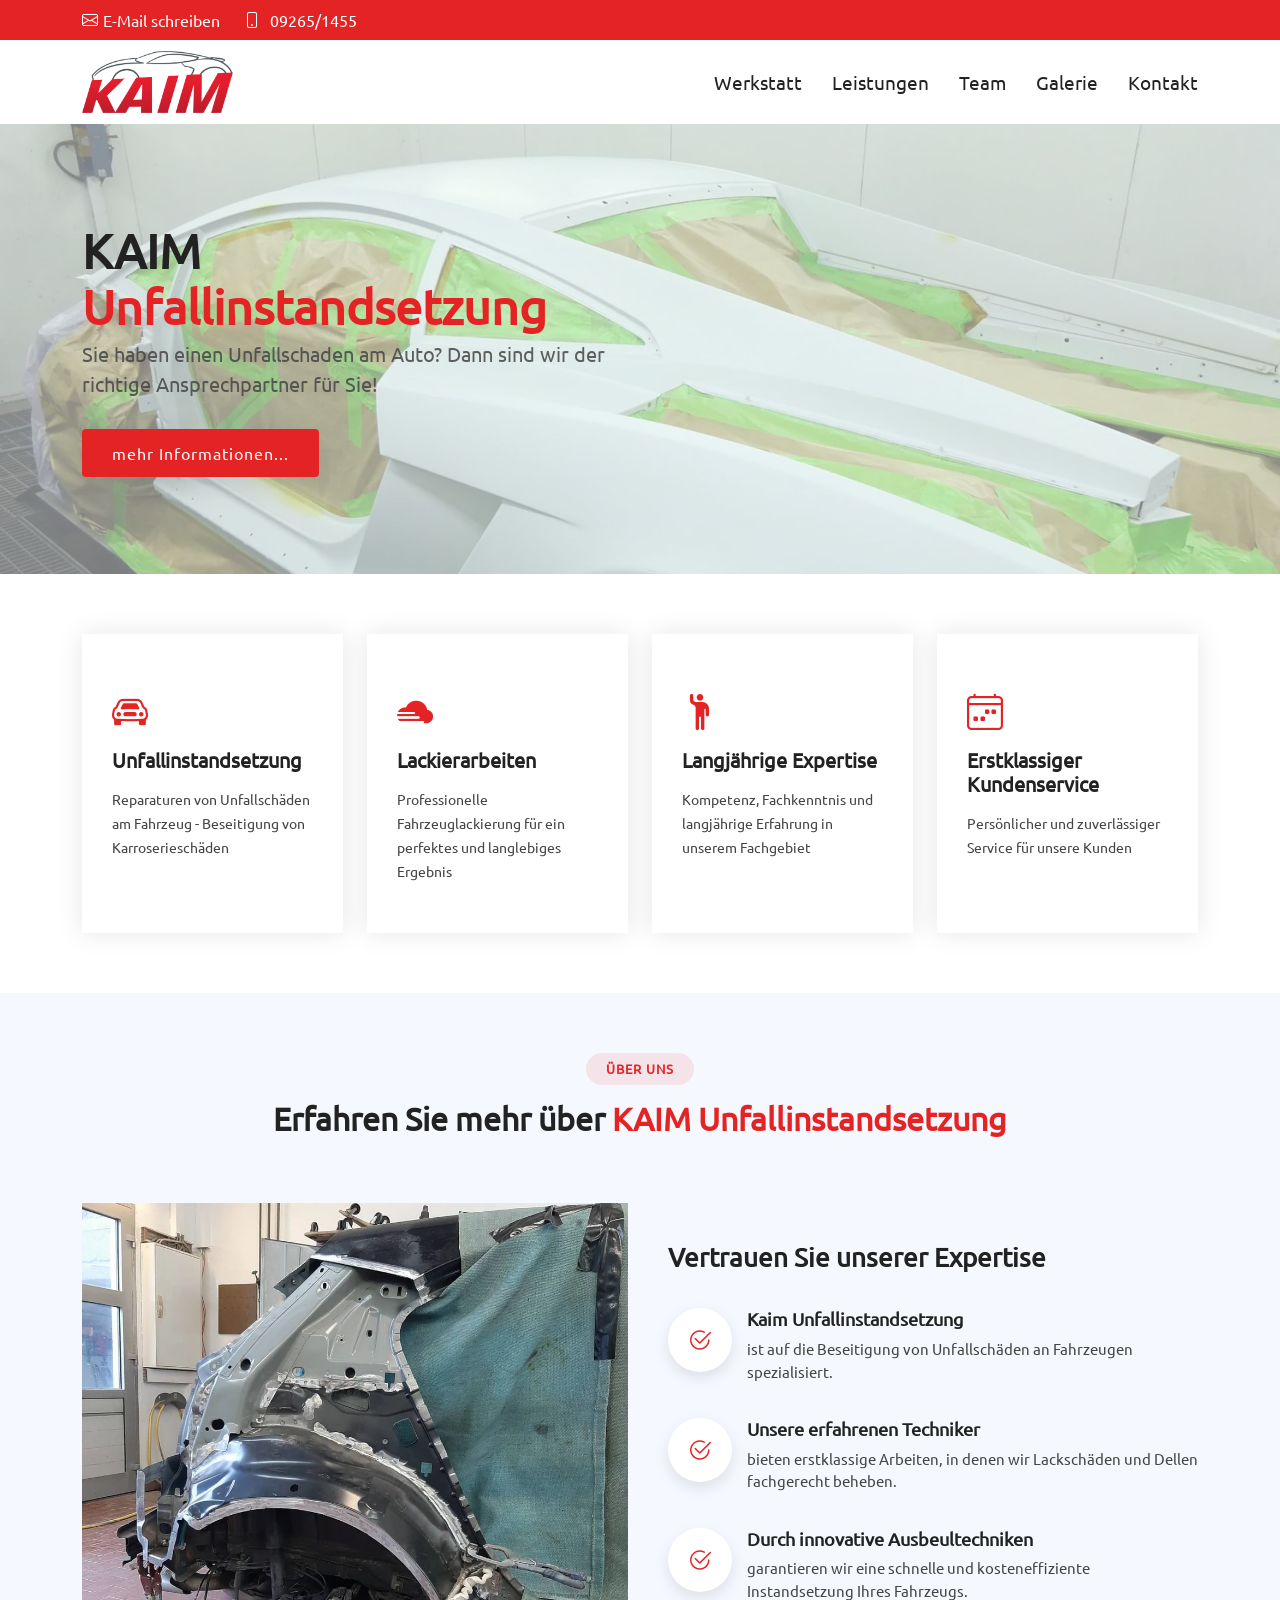
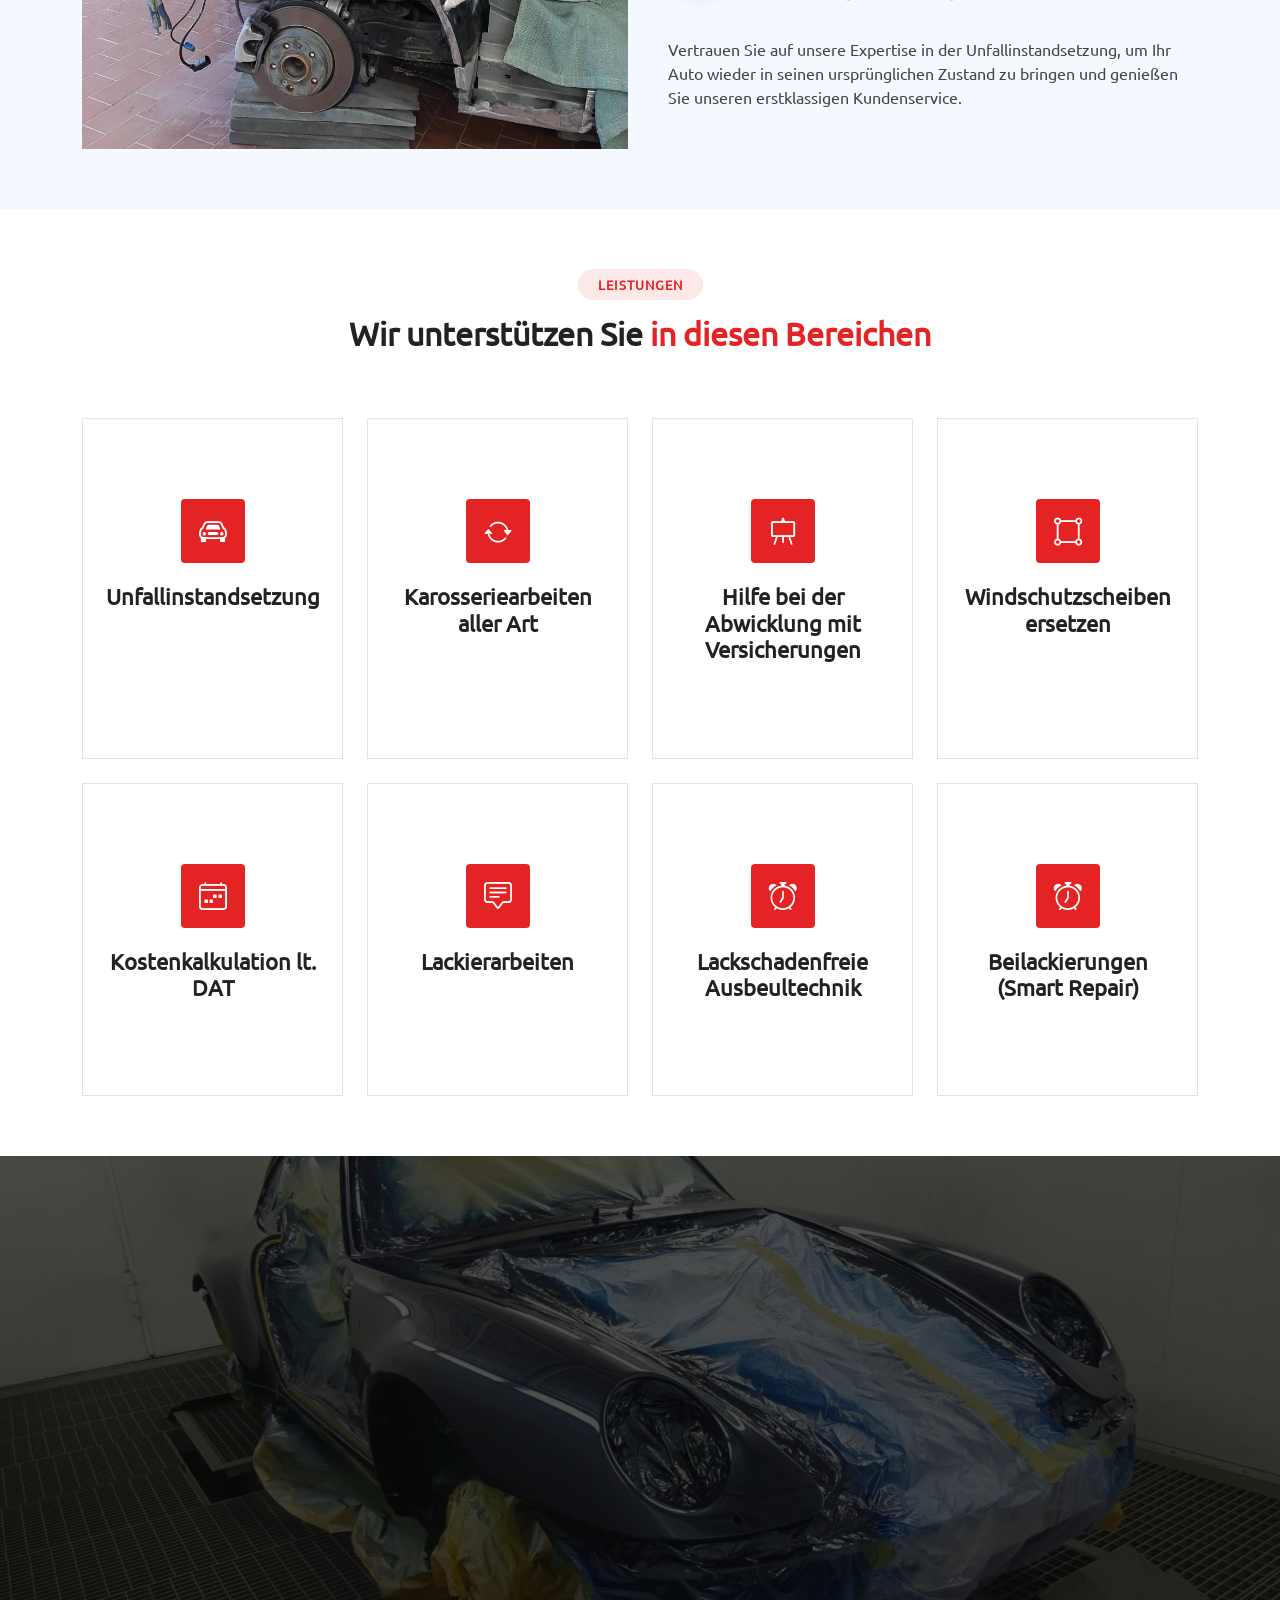
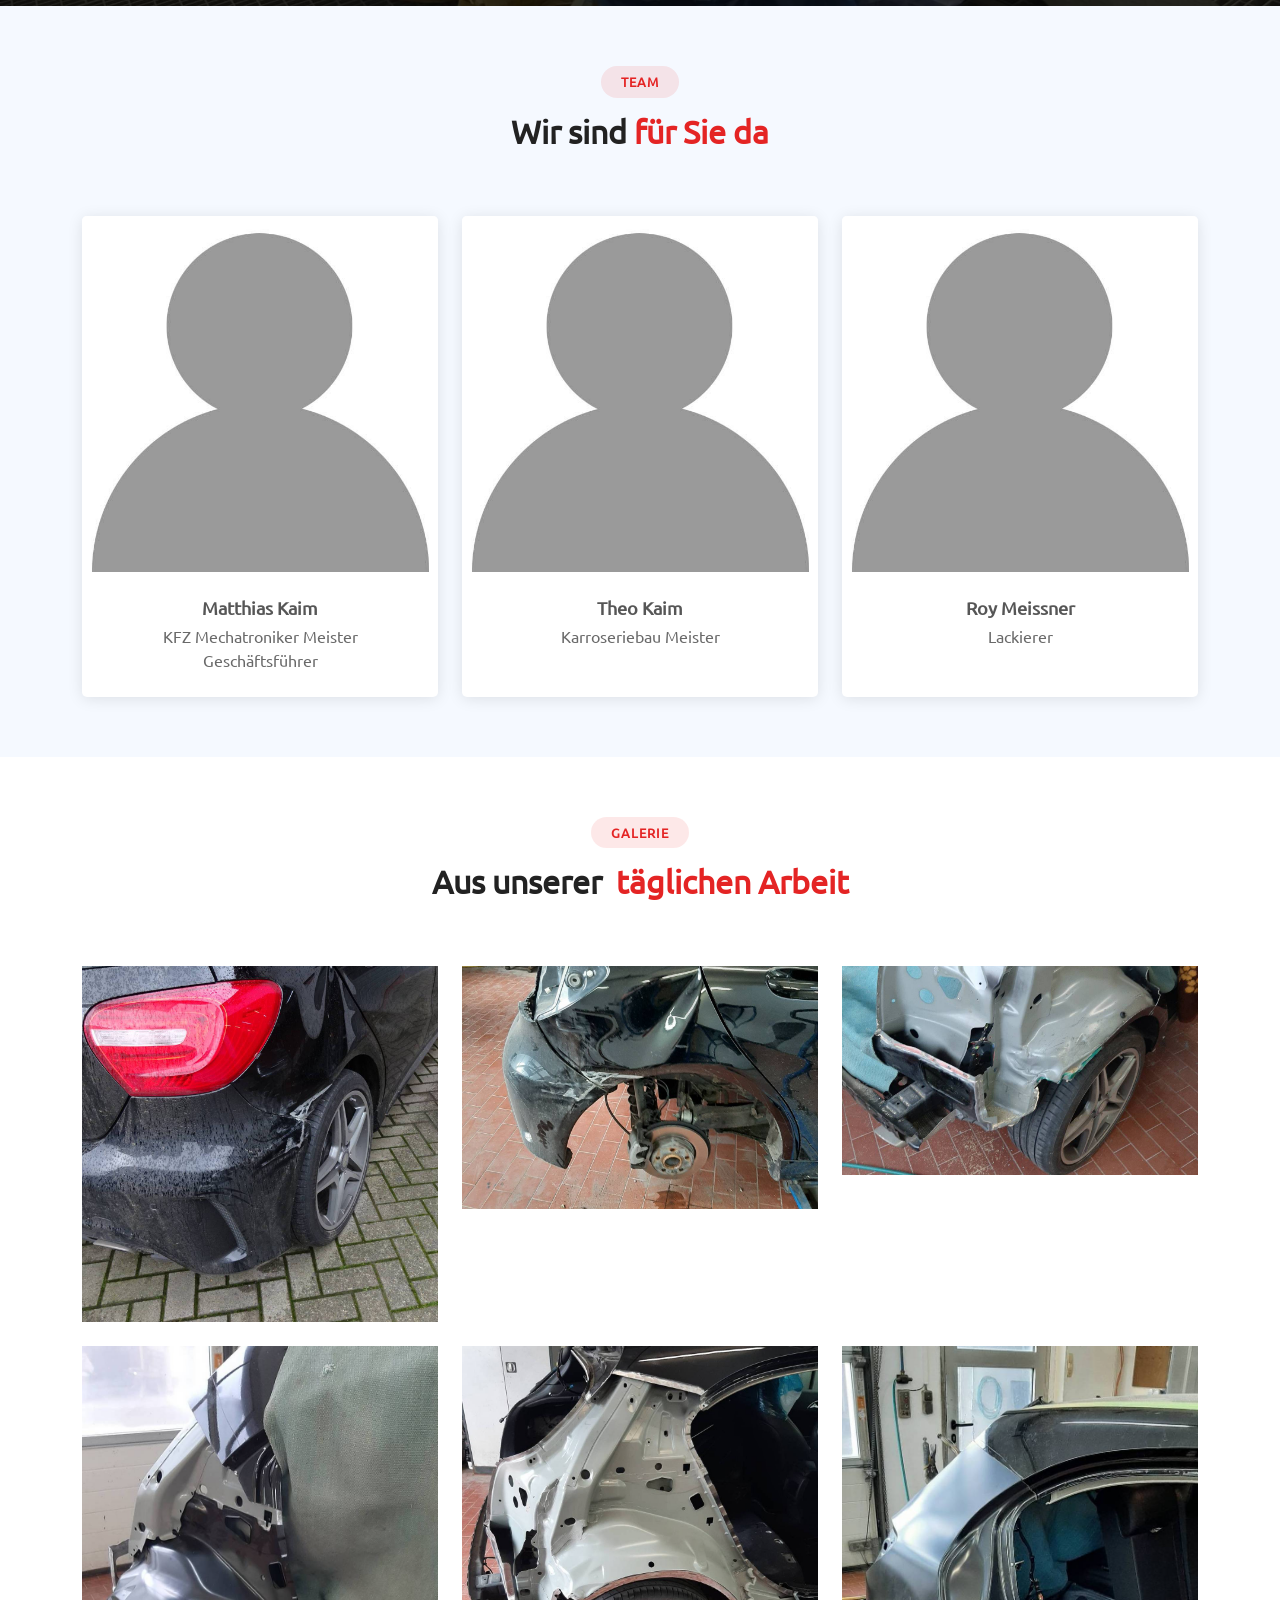
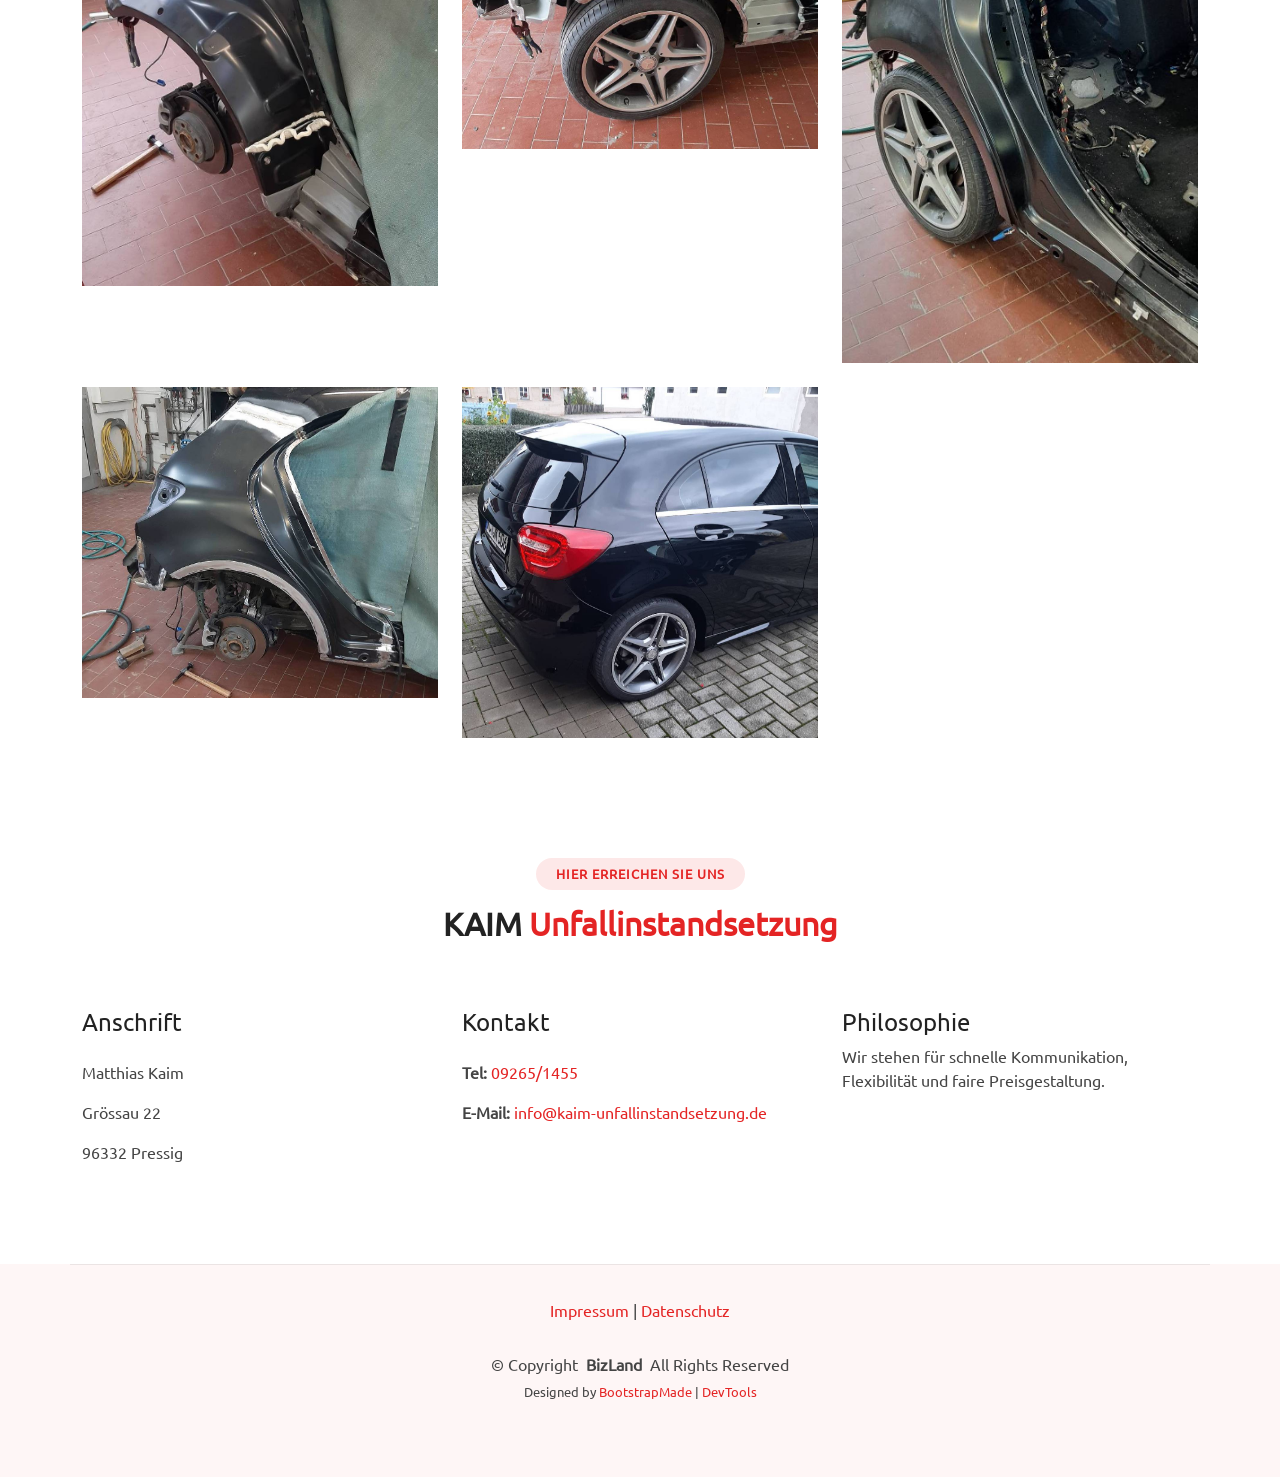
==== commit 9ce55d81: "Text und CSS Korrekturen" ====
--- a/www/index.html
+++ b/www/index.html
@@ -457,14 +457,13 @@
           <h4 class="d-flex align-items-center">Kontakt</h4>
           <div class="footer-contact pt-3">
             <p><strong>Tel:</strong> <a href="tel:092651455"><span>09265/1455</span></a></p>
-            <p><strong>Fax:</strong> <span>09265/807338</span></p>
             <p><strong>E-Mail:</strong> <a href="mailto:info@kaim-unfallinstandsetzung.de">info@kaim-unfallinstandsetzung.de</a></p>
           </div>
         </div>
 
         <div class="col-lg-4 col-md-12">
           <h4 class="d-flex align-items-center">Philosophie</h4>
-          <p>Wir stehen für schnelle Kommunikation, Flexibilität und faire Preisgestaltung.</p><p>Unsere Werkstatt ist zudem auch für Oldtimer-Restaurationen bekannt.</p>
+          <p>Wir stehen für schnelle Kommunikation, Flexibilität und faire Preisgestaltung.</p>
         </div>
 
       </div>
@@ -477,8 +476,6 @@
   </main>
 
   <footer id="footer" class="footer">
-
-
 
     <div class="container copyright text-center mt-4">
 
@@ -488,8 +485,6 @@
 
       <p>© <span>Copyright</span> <strong class="px-1 sitename">BizLand</strong> <span>All Rights Reserved</span></p>
       <div class="credits">
-        <!-- All the links in the footer should remain intact. -->
-        <!-- You can delete the links only if you've purchased the pro version. -->
         <!-- Licensing information: https://bootstrapmade.com/license/ -->
         Designed by <a href="https://bootstrapmade.com/">BootstrapMade</a> | <a href="https://bootstrapmade.com/tools/">DevTools</a>
       </div>
--- a/www/assets/css/main.css
+++ b/www/assets/css/main.css
@@ -933,6 +933,7 @@
 .featured-services .service-item h4 a {
   color: var(--heading-color);
   transition: ease-in-out 0.3s;
+  cursor: default
 }
 
 .featured-services .service-item p {
@@ -942,7 +943,7 @@
   transition: ease-in-out 0.3s;
 }
 
-.featured-services .service-item:hover h4 a,
+/* .featured-services .service-item:hover h4 a,
 .featured-services .service-item:hover .icon i,
 .featured-services .service-item:hover p {
   color: var(--contrast-color);
@@ -952,7 +953,7 @@
   background: var(--accent-color);
   inset: 0;
   border-radius: 0px;
-}
+} */
 
 /*--------------------------------------------------------------
 # About Section
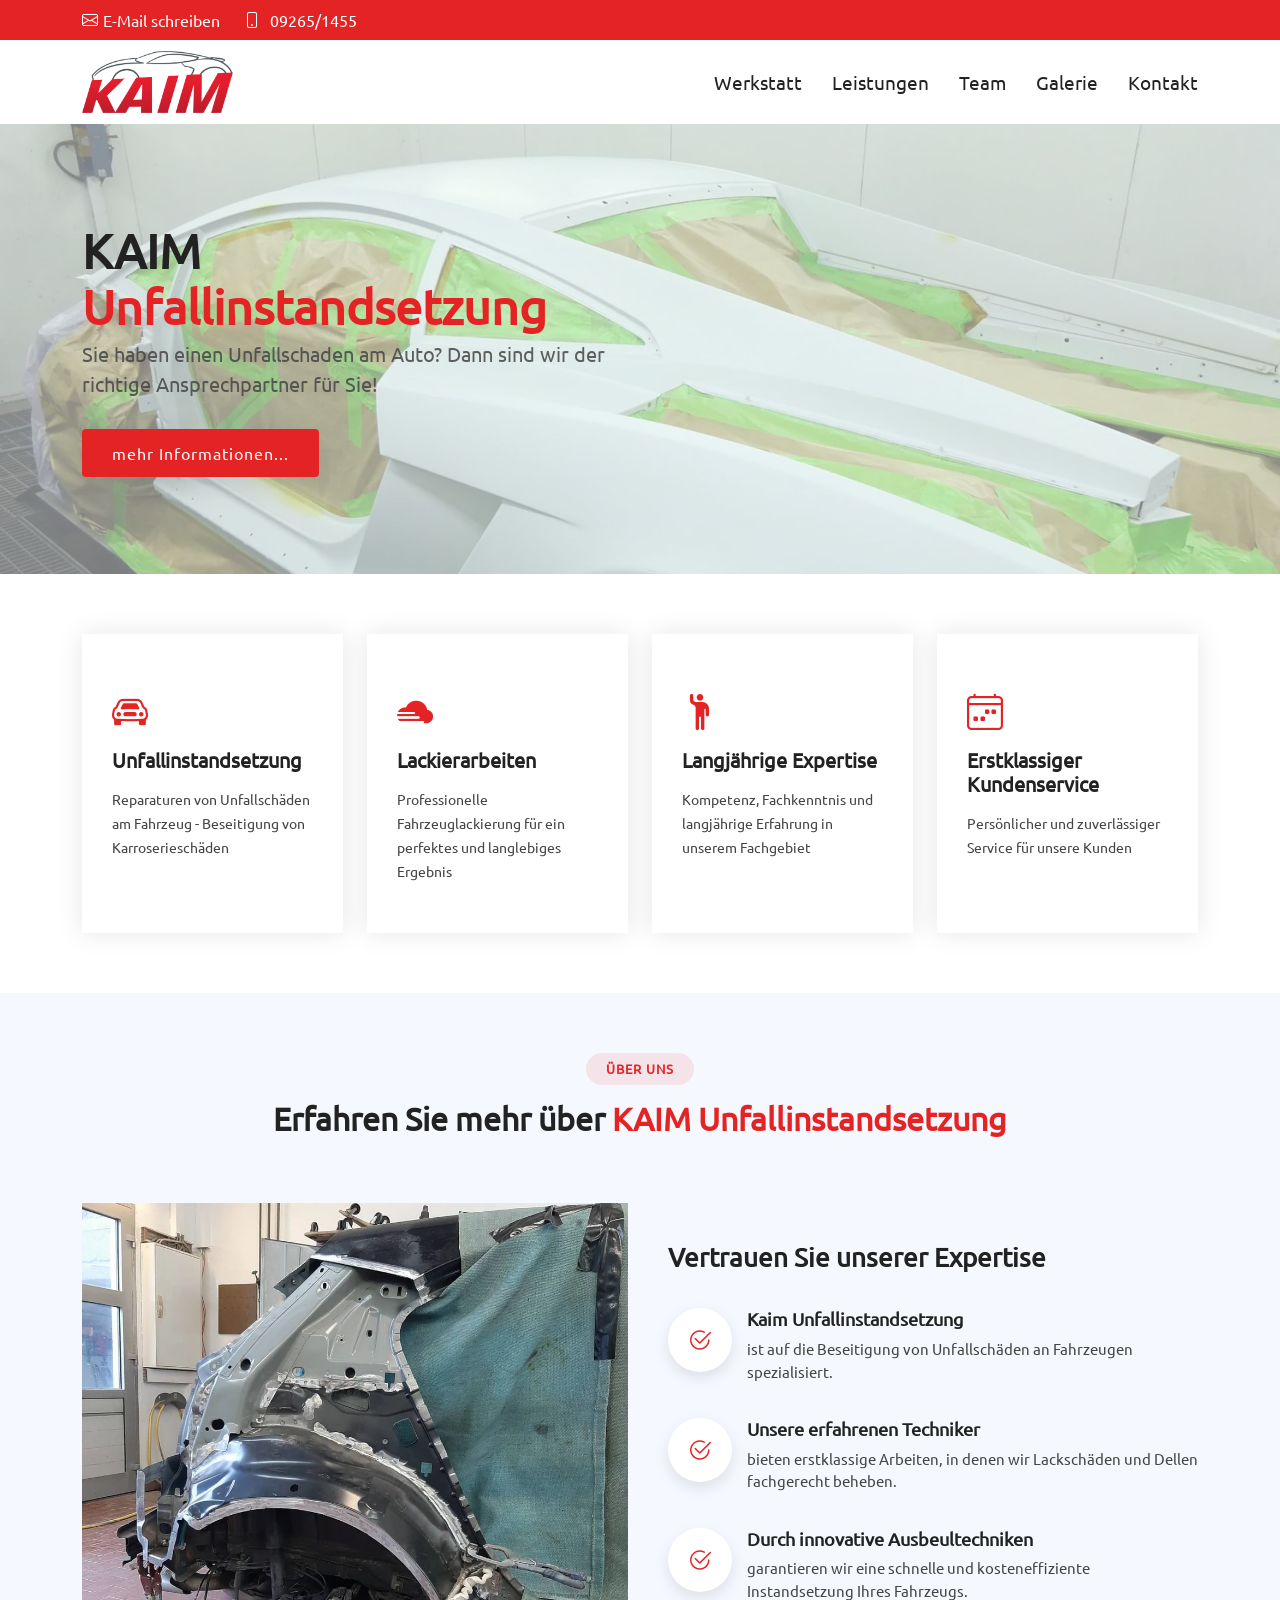
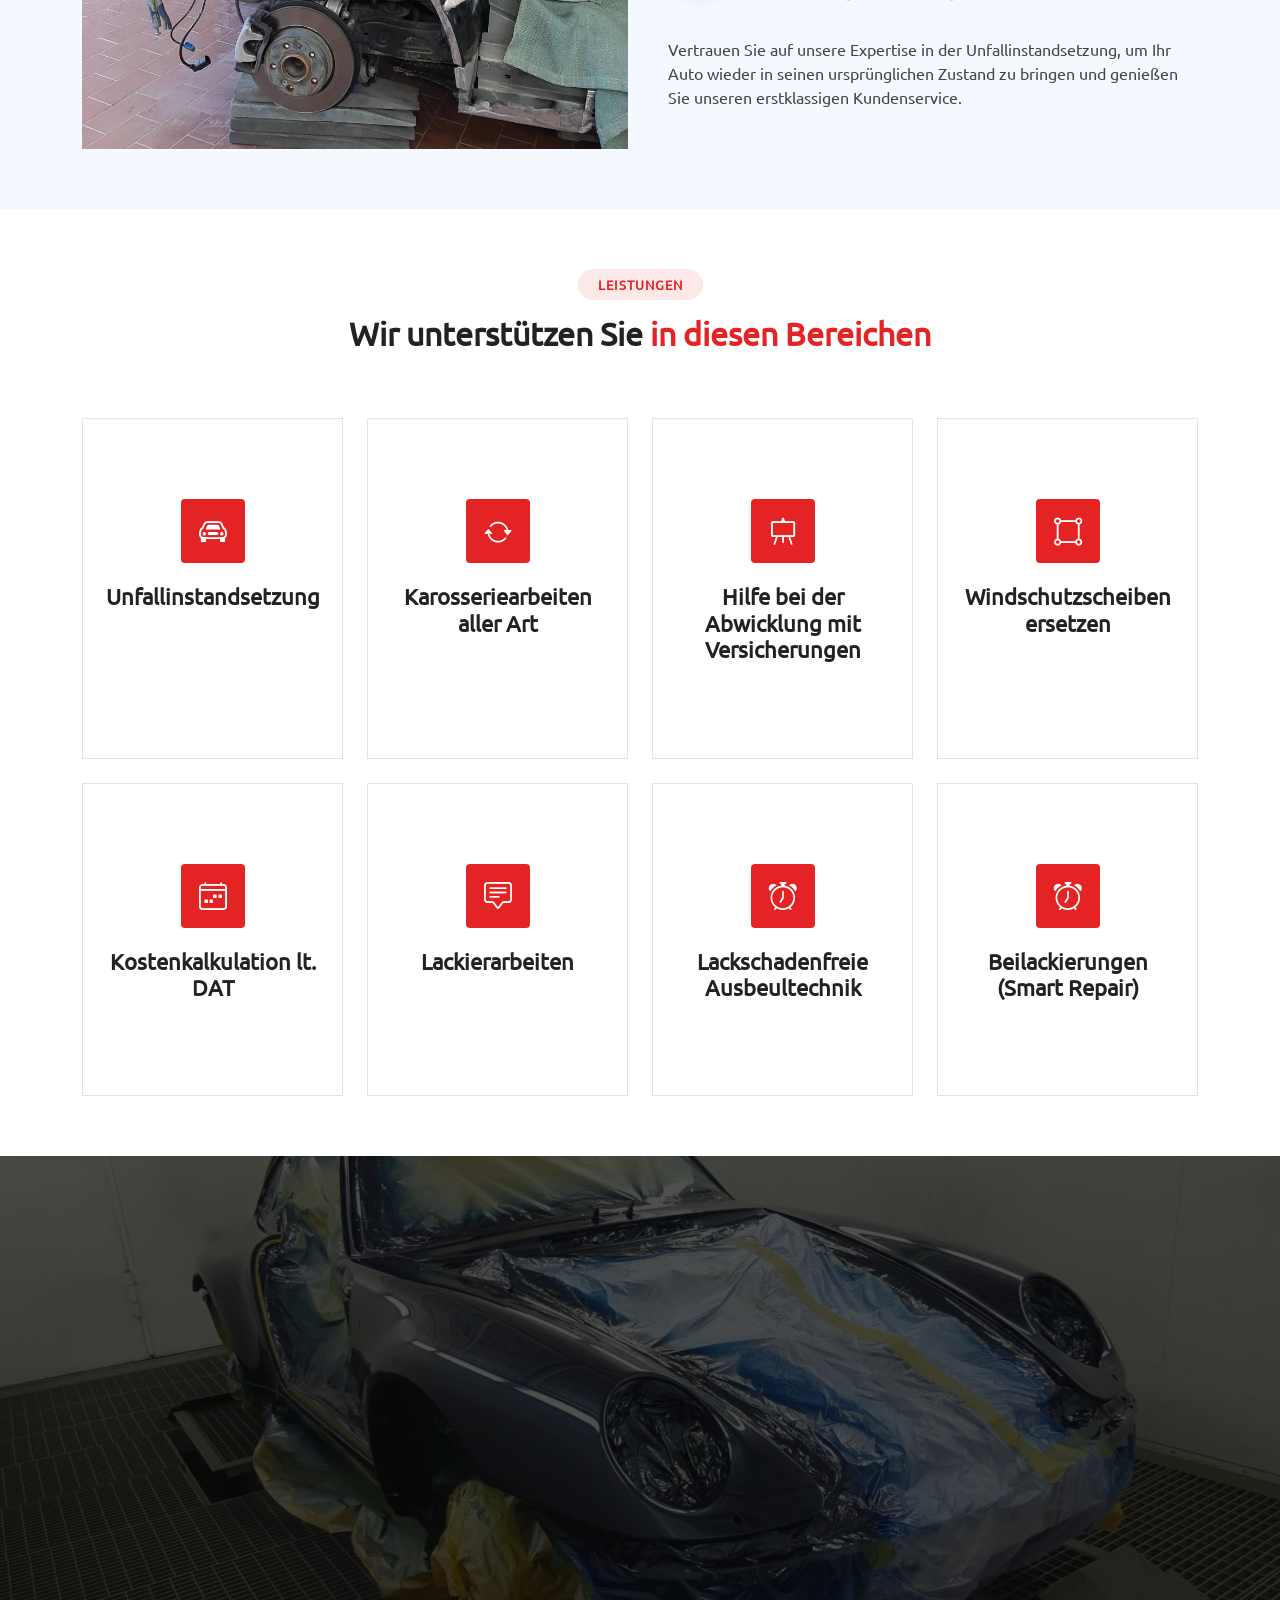
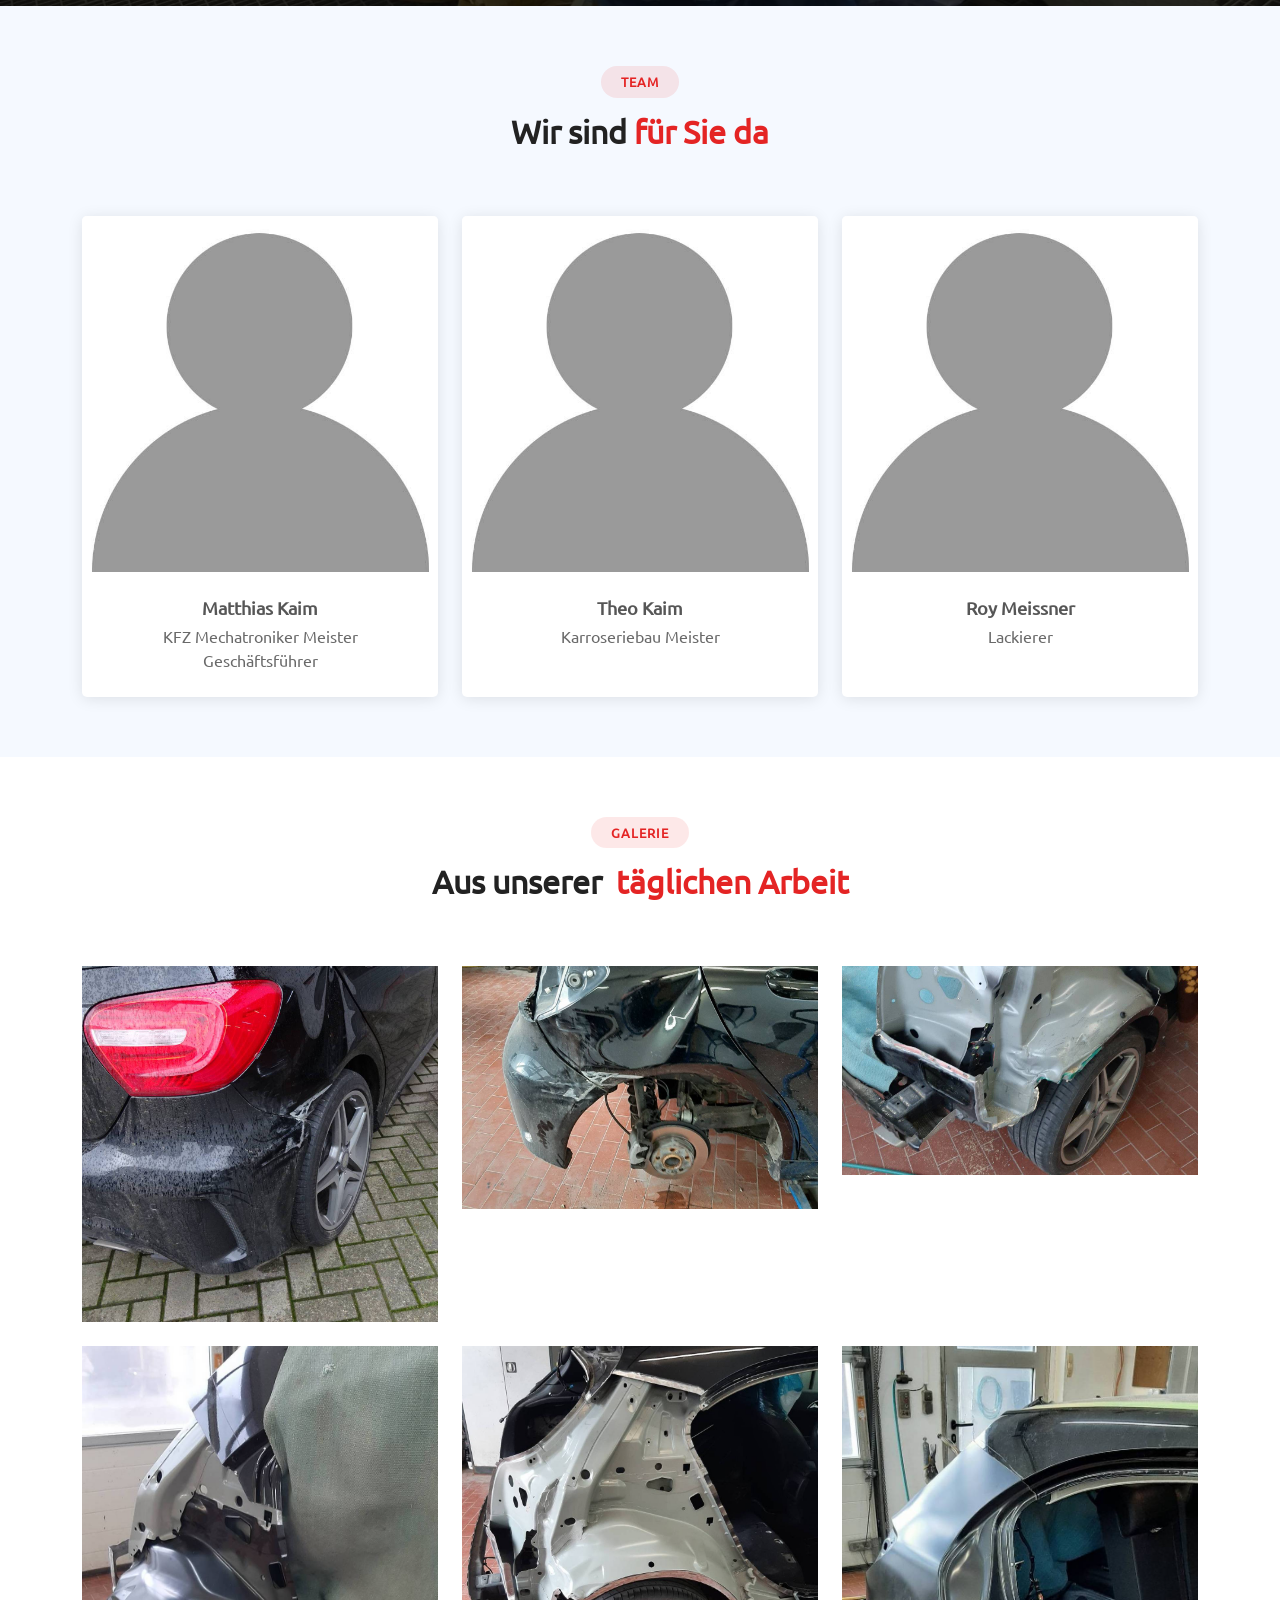
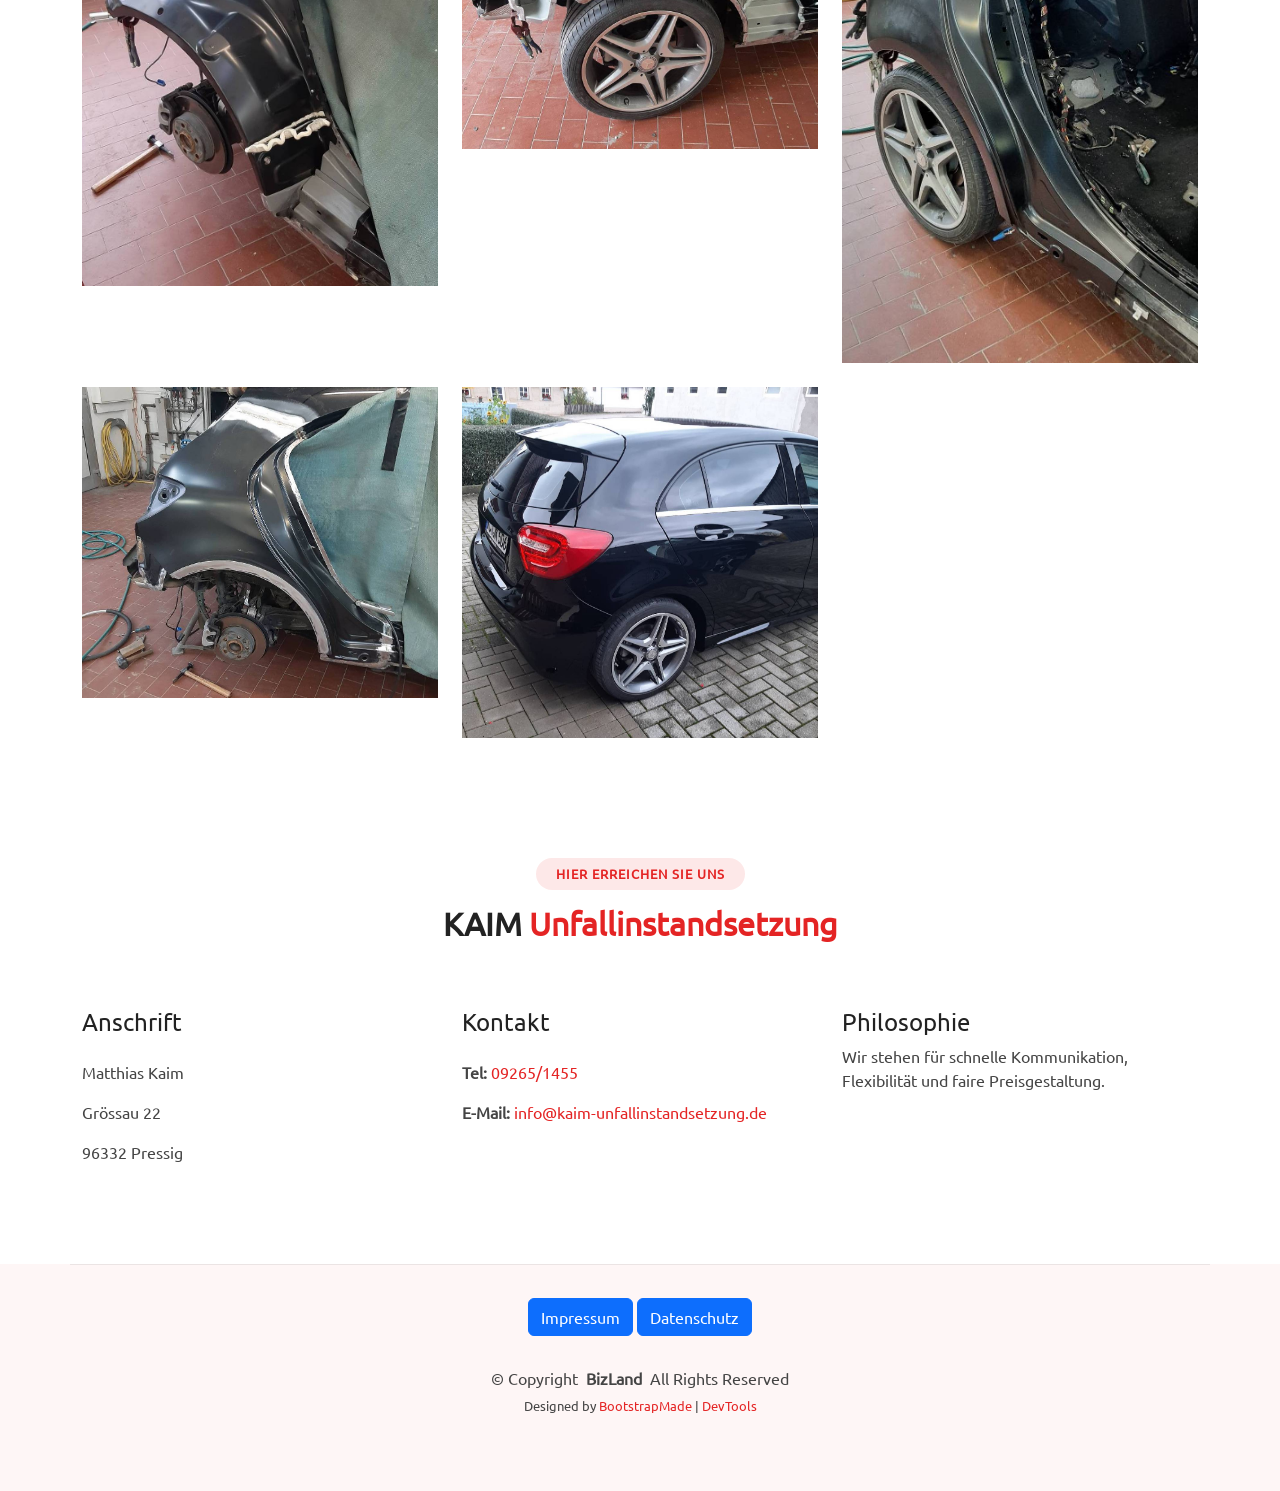
==== commit 5777f6d1: "Modal für Impressum und Datenschutz hinzugefügt" ====
--- a/www/index.html
+++ b/www/index.html
@@ -480,7 +480,15 @@
     <div class="container copyright text-center mt-4">
 
       <div class="footer-links mt-2">
-        <a href="#" class="">Impressum</a> | <a href="#" class="">Datenschutz</a>
+
+        <button type="button" class="btn btn-primary" data-bs-toggle="modal" data-bs-target="#modalImpressum">
+          Impressum
+        </button>
+
+        <button type="button" class="btn btn-primary" data-bs-toggle="modal" data-bs-target="#modalDatenschutz">
+          Datenschutz
+        </button>
+
       </div>
 
       <p>© <span>Copyright</span> <strong class="px-1 sitename">BizLand</strong> <span>All Rights Reserved</span></p>
@@ -503,6 +511,211 @@
     <div></div>
     <div></div>
   </div>
+
+
+<div class="modal fade" id="modalImpressum" tabindex="-1" aria-labelledby="modalImpressumLabel" aria-hidden="true">
+  <div class="modal-dialog">
+    <div class="modal-content">
+      <div class="modal-header">
+        <h3 class="modal-title" id="modalImpressumLabel">Impressum</h3>
+        <button type="button" class="btn-close" data-bs-dismiss="modal" aria-label="Close"></button>
+      </div>
+      <div class="modal-body">
+		   <p><strong>Verantwortlich f&uuml;r den Inhalt dieser Website:<br /></strong><br />
+		   Geschäftsführer:<br>
+			Matthias Kaim<br />
+		   KFZ-Mechatroniker Meister<br />
+		   Grössau 22<br />
+		   96332 Pressig
+		   <br /><br />
+		   Telefon <a href="tel:092651455">09265/1455</a><br />
+		   Handwerkskammer: 3041922 (Betriebsnummer)<br />
+		   Umsatzsteuer-Identifikationsnummer im Sinne von &sect; 27a Umsatzsteuergesetz: DE450961644
+		<br />
+		   Steuernummer: 228/234/10135</p>
+		   <p>Alle Informationen wurden mit gr&ouml;&szlig;tm&ouml;glicher Sorgfalt zusammengetragen, jedoch kann
+			   f&uuml;r den Inhalt und die Richtigkeit keinerlei Gew&auml;hr &uuml;bernommen
+			   werden.<br /><strong><br />Hinweise zu den Hyperlinks auf unseren Seiten<br /></strong>Mit Urteil vom
+			   12. Mai 1998 hat das Landgericht Hamburg entschieden, dass man durch die Ausbringung eines Links die
+			   Inhalte der gelinkten Seite ggf. mit zu verantworten hat. Dies kann - so das LG - nur dadurch
+			   verhindert werden, dass man sich ausdr&uuml;cklich von diesen Inhalten distanziert. Auf verschiedenen
+			   Seiten dieser Homepage befinden sich Links zu anderen Seiten im Internet. F&uuml;r all diese Links
+			   gilt: Wir m&ouml;chten ausdr&uuml;cklich betonen, dass wir keinerlei Einfluss auf die Gestaltung und
+			   die Inhalte der gelinkten Seiten haben. Deshalb distanzieren wir uns hiermit ausdr&uuml;cklich von
+			   allen Inhalten aller gelinkten Seiten auf dieser Homepage und machen uns ihrer Inhalte nicht zueigen.
+			   Diese Erkl&auml;rung gilt f&uuml;r alle auf dieser Homepage ausgebrachten Links. Die Autoren dieser
+			   Seite tragen keine Verantwortung f&uuml;r die Art, wie die hier zur Verf&uuml;gung gestellten
+			   Informationen genutzt werden.<br /><br />Als Inhaltsanbieter f&uuml;r die ver&ouml;ffentlichten
+			   eigenen Inhalte auf dieser Website, sind wir nach den allgemeinen Gesetzen verantwortlich. Von diesen
+			   eigenen Inhalten sind Querverweise (&quot;Links&quot;) auf die von anderen Anbietern bereitgehaltenen
+			   Inhalte zu unterscheiden. Durch den Querverweis halten wir insofern &quot;fremde Inhalte&quot; zur
+			   Nutzung bereit, die in dieser Weise gekennzeichnet sind: F&uuml;r diese fremden Inhalte sind wir nur
+			   dann verantwortlich, wenn von ihnen (d.h. auch von einem rechtswidrigen bzw. strafbaren Inhalt)
+			   positive Kenntnis vorliegt und es uns technisch m&ouml;glich und zumutbar ist, deren Nutzung zu
+			   verhindern (&sect;5 Abs.2 des TDG).<br /><br />Bei &quot;Links&quot; handelt es sich allerdings stets
+			   um &quot;lebende&quot; (dynamische) Verweisungen. Wir haben bei der erstmaligen Verkn&uuml;pfung den
+			   fremden Inhalt daraufhin &uuml;berpr&uuml;ft, ob durch ihn eine m&ouml;gliche zivilrechtliche oder
+			   strafrechtliche Verantwortlichkeit ausgel&ouml;st wird.<br /><br />Wir sind aber nach dem TDG nicht
+			   dazu verpflichtet, die Inhalte, auf die wir in unserem Angebot verweisen, st&auml;ndig auf
+			   Ver&auml;nderungen zu &uuml;berpr&uuml;fen, die eine Verantwortlichkeit neu begr&uuml;nden
+			   k&ouml;nnten. Erst wenn wir feststellen oder von anderen darauf hingewiesen werde, dass ein konkretes
+			   Angebot, zu dem ich einen Link bereitgestellt habe, eine zivil- oder strafrechtliche
+			   Verantwortlichkeit ausl&ouml;st, werde ich den Verweis auf dieses Angebot aufheben, soweit es uns
+			   technisch m&ouml;glich und zumutbar ist. Die technische M&ouml;glichkeit und Zumutbarkeit wird nicht
+			   dadurch beeinflu&szlig;t, dass auch nach Unterbindung des Zugriffs von meiner Homepage von anderen
+			   Servern aus auf das rechtswidrige oder strafbare Angebot zugegriffen werden kann.</p>
+		   <p><strong>Haftungsausschluss<br /></strong>Wir &uuml;bernemen keinerlei Haftung f&uuml;r eventuell fehlerbehaftete Tipps, Programme, HTML-Codes oder Skripte und damit verbundene Sch&auml;den und Datenverluste.</p>
+		   <p><strong>Quellangaben f&uuml;r die verwendeten Bilder und Grafiken</strong><br />Eigene Fotoaufnahmen</p>
+
+      </div>
+      <div class="modal-footer">
+        <button type="button" class="btn btn-secondary" data-bs-dismiss="modal">schließen</button>
+      </div>
+    </div>
+  </div>
+</div>
+
+
+<div class="modal fade" id="modalDatenschutz" tabindex="-1" aria-labelledby="modalDatenschutzLabel" aria-hidden="true">
+  <div class="modal-dialog">
+    <div class="modal-content">
+      <div class="modal-header">
+        <h3 class="modal-title" id="modalDatenschutzLabel">Datenschutz</h3>
+        <button type="button" class="btn-close" data-bs-dismiss="modal" aria-label="Close"></button>
+      </div>
+      <div class="modal-body">
+<p>Eine Nutzung unserer Internetseiten ist grunds&auml;tzlich ohne jede Angabe personenbezogener Daten m&ouml;glich. Sofern eine betroffene Person besondere Services unseres Unternehmens &uuml;ber unsere Internetseite in Anspruch nehmen m&ouml;chte, k&ouml;nnte jedoch eine Verarbeitung personenbezogener Daten erforderlich werden. Ist die Verarbeitung personenbezogener Daten erforderlich und besteht f&uuml;r eine solche Verarbeitung keine gesetzliche Grundlage, holen wir generell eine Einwilligung der betroffenen Person ein.</p>
+<p>Die Verarbeitung personenbezogener Daten einer betroffenen Person, erfolgt stets im Einklang mit der Datenschutz-Grundverordnung und in &Uuml;bereinstimmung mit den f&uuml;r uns geltenden landesspezifischen Datenschutzbestimmungen. Mittels dieser Datenschutzerkl&auml;rung m&ouml;chte unser Unternehmen die &Ouml;ffentlichkeit &uuml;ber Art, Umfang und Zweck der von uns erhobenen, genutzten und verarbeiteten personenbezogenen Daten informieren. Ferner werden betroffene Personen mittels dieser Datenschutzerkl&auml;rung &uuml;ber die ihnen zustehenden Rechte aufgekl&auml;rt.</p>
+<p>Wir haben als f&uuml;r die Verarbeitung Verantwortlicher zahlreiche technische und organisatorische Ma&szlig;nahmen umgesetzt, um einen m&ouml;glichst l&uuml;ckenlosen Schutz der &uuml;ber diese Internetseite verarbeiteten personenbezogenen Daten sicherzustellen. Dennoch k&ouml;nnen Internetbasierte Daten&uuml;bertragungen grunds&auml;tzlich Sicherheitsl&uuml;cken aufweisen, sodass ein absoluter Schutz nicht gew&auml;hrleistet werden kann. Aus diesem Grund steht es jeder betroffenen Person frei, personenbezogene Daten auch auf alternativen Wegen an uns zu &uuml;bermitteln.</p>
+
+<p><b>Name und Anschrift des f&uuml;r die Verarbeitung Verantwortlichen</b></p>
+<p>Verantwortlicher im Sinne der Datenschutz-Grundverordnung, sonstiger in den Mitgliedstaaten der Europ&auml;ischen Union geltenden Datenschutzgesetze und anderer Bestimmungen mit datenschutzrechtlichem Charakter ist:</p>
+<p>Siehe Impressum</p>
+
+<p><b>Cookies</b></p>
+<p>Diese Webseite setzt keine Cookies ein.</p>
+
+<p><b>Erfassung von allgemeinen Daten und Informationen</b></p>
+<p>Unsere Internetseite erfasst mit jedem Aufruf der Internetseite durch eine betroffene Person oder ein automatisiertes System eine Reihe von allgemeinen Daten und Informationen. Diese allgemeinen Daten und Informationen werden in den Logfiles des Servers gespeichert. Erfasst werden k&ouml;nnen die (1) verwendeten Browsertypen und Versionen, (2) das vom zugreifenden System verwendete Betriebssystem, (3) die Internetseite, von welcher ein zugreifendes System auf unsere Internetseite gelangt (sogenannte Referrer), (4) die Unterwebseiten, welche &uuml;ber ein zugreifendes System auf unserer Internetseite angesteuert werden, (5) das Datum und die Uhrzeit eines Zugriffs auf die Internetseite, (6) eine Internet-Protokoll-Adresse (IP-Adresse), (7) der Internet-Service-Provider des zugreifenden Systems und (8) sonstige &auml;hnliche Daten und Informationen, die der Gefahrenabwehr im Falle von Angriffen auf unsere informationstechnologischen Systeme dienen.</p>
+<p>Bei der Nutzung dieser allgemeinen Daten und Informationen ziehen wir keine R&uuml;ckschl&uuml;sse auf die betroffene Person. Diese Informationen werden vielmehr ben&ouml;tigt, um (1) die Inhalte unserer Internetseite korrekt auszuliefern, (2) die Inhalte unserer Internetseite sowie die Werbung f&uuml;r diese zu optimieren, (3) die dauerhafte Funktionsf&auml;higkeit unserer informationstechnologischen Systeme und der Technik unserer Internetseite zu gew&auml;hrleisten sowie (4) um Strafverfolgungsbeh&ouml;rden im Falle eines Cyberangriffes die zur Strafverfolgung notwendigen Informationen bereitzustellen. Diese anonym erhobenen Daten und Informationen werden durch uns daher einerseits statistisch und ferner mit dem Ziel ausgewertet, den Datenschutz und die Datensicherheit in unserem Unternehmen zu erh&ouml;hen, um letztlich ein optimales Schutzniveau f&uuml;r die von uns verarbeiteten personenbezogenen Daten sicherzustellen. Die anonymen Daten der Server-Logfiles werden getrennt von allen durch eine betroffene Person angegebenen personenbezogenen Daten gespeichert.</p>
+
+<p><b>Welche Daten werden in den Logfiles gespeichert</b></p>
+<p>Logfiles speichern unter anderem die IP-Adresse, den verwendeten Browser, Uhrzeit und Datum und das genutzte System eines Seitenbesuchers. Bei uns werden nur anonymisierte IP-Adressen von Besuchern der Website gespeichert. Auf Webserver-Ebene erfolgt dies dadurch, dass im Logfile standardmäßig statt der tatsächlichen IP-Adresse des Besuchers z.B. 123.123.123.123 eine IP-Adresse 123.123.123.XXX gespeichert wird, wobei XXX ein Zufallswert zwischen 1 und 254 ist. Die Herstellung eines Personenbezuges ist nicht mehr möglich.</p>
+
+<p><b>Wie lange werden Logfiles gespeichert?</b></p>
+<ul>
+    <li>Mailserverlog: Vorhaltezeit sind 14 Tage</li>
+    <li>Apachelog: Wird 14 Tage lang vorgehalten und dann gelöscht</li>
+    <li>Backups: Werden 14 Tage in verschlüsselter Form aufbewahrt</li>
+</ul>
+
+<p><b>Welche Daten werden erfasst bei AWStats und Report Magic</b></p>
+<p>Bei den beiden Statistikprogrammen werden die Logfiles ausgewertet. Die Statistiken werden mit breits anoymisierten Daten erstellt. Ein Personenbezug ist nicht herstellbar. Die beiden Programme laufen auf unserem eigenen Server/Webaccount.</p>
+
+<p>Folgende Daten werden ausgewertet:</p>
+<ul>
+    <li>der verwendete Browsertyp und die Browserversion, (sofern vom Benutzer übermittelt!),</li>
+    <li>das Betriebssystem,</li>
+    <li>Datum und Uhrzeit der Serveranfrage,</li>
+    <li>die Anzahl der Besuche,</li>
+    <li>die Verweildauer auf der Website,</li>
+    <li>die vorher besuchte Website, (sofern vom Benutzer übermittelt!),</li>
+    <li>die IP-Adresse der Nutzer wird anonymisiert, bevor sie gespeichert wird.</li>
+</ul>
+<p>Bei der Nutzung dieser allgemeinen Daten und Informationen ziehen wir keine Rückschlüsse auf die betroffene Person. Diese Informationen werden vielmehr benötigt, um (1) die Inhalte unserer Internetseite korrekt auszuliefern, (2) die Inhalte unserer Internetseite sowie die Werbung für diese zu optimieren, (3) die dauerhafte Funktionsfähigkeit unserer informationstechnologischen Systeme und der Technik unserer Internetseite zu gewährleisten sowie (4) um Strafverfolgungsbehörden im Falle eines Cyberangriffes die zur Strafverfolgung notwendigen Informationen bereitzustellen. Diese anonym erhobenen Daten und Informationen werden durch uns daher einerseits statistisch und ferner mit dem Ziel ausgewertet, den Datenschutz und die Datensicherheit in unserem Unternehmen zu erhöhen, um letztlich ein optimales Schutzniveau für die von uns verarbeiteten personenbezogenen Daten sicherzustellen. Die anonymen Daten der Server-Logfiles werden getrennt von allen durch eine betroffene Person angegebenen personenbezogenen Daten gespeichert.</p>
+
+
+<p><b>Kontaktm&ouml;glichkeit &uuml;ber die Internetseite</b></p>
+<p>Unsere Internetseite enth&auml;lt aufgrund von gesetzlichen Vorschriften Angaben, die eine schnelle elektronische Kontaktaufnahme zu unserem Unternehmen sowie eine unmittelbare Kommunikation mit uns erm&ouml;glichen, was ebenfalls eine allgemeine Adresse der sogenannten elektronischen Post (E-Mail-Adresse) umfasst. Sofern eine betroffene Person per E-Mail oder &uuml;ber ein Kontaktformular den Kontakt mit dem f&uuml;r die Verarbeitung Verantwortlichen aufnimmt, werden die von der betroffenen Person &uuml;bermittelten personenbezogenen Daten automatisch gespeichert. Solche auf freiwilliger Basis von einer betroffenen Person an den f&uuml;r die Verarbeitung Verantwortlichen &uuml;bermittelten personenbezogenen Daten werden f&uuml;r Zwecke der Bearbeitung oder der Kontaktaufnahme zur betroffenen Person gespeichert. Es erfolgt keine Weitergabe dieser personenbezogenen Daten an Dritte.</p>
+
+<p><b>Rechte der betroffenen Person</b></p>
+      <p><b>a)    Recht auf Best&auml;tigung</b></p>
+      <p>Jede betroffene Person hat das vom Europ&auml;ischen Richtlinien- und Verordnungsgeber einger&auml;umte Recht, von dem f&uuml;r die Verarbeitung Verantwortlichen eine Best&auml;tigung dar&uuml;ber zu verlangen, ob sie betreffende personenbezogene Daten verarbeitet werden. M&ouml;chte eine betroffene Person dieses Best&auml;tigungsrecht in Anspruch nehmen, kann sie sich hierzu jederzeit an unseren Datenschutzbeauftragten oder einen anderen Mitarbeiter des f&uuml;r die Verarbeitung Verantwortlichen wenden.</p>
+
+      <p><b>b)    Recht auf Auskunft</b></p>
+      <p>Jede von der Verarbeitung personenbezogener Daten betroffene Person hat das vom Europ&auml;ischen Richtlinien- und Verordnungsgeber gew&auml;hrte Recht, jederzeit von dem f&uuml;r die Verarbeitung Verantwortlichen unentgeltliche Auskunft &uuml;ber die zu seiner Person gespeicherten personenbezogenen Daten und eine Kopie dieser Auskunft zu erhalten. Ferner hat der Europ&auml;ische Richtlinien- und Verordnungsgeber der betroffenen Person Auskunft &uuml;ber folgende Informationen zugestanden:</p>
+      <ul>
+         <li>die Verarbeitungszwecke</li>
+         <li>die Kategorien personenbezogener Daten, die verarbeitet werden</li>
+         <li>die Empf&auml;nger oder Kategorien von Empf&auml;ngern, gegen&uuml;ber denen die personenbezogenen Daten offengelegt worden sind oder noch offengelegt werden, insbesondere bei Empf&auml;ngern in Drittl&auml;ndern oder bei internationalen Organisationen</li>
+         <li>falls m&ouml;glich die geplante Dauer, f&uuml;r die die personenbezogenen Daten gespeichert werden, oder, falls dies nicht m&ouml;glich ist, die Kriterien f&uuml;r die Festlegung dieser Dauer</li>
+         <li>das Bestehen eines Rechts auf Berichtigung oder L&ouml;schung der sie betreffenden personenbezogenen Daten oder auf Einschr&auml;nkung der Verarbeitung durch den Verantwortlichen oder eines Widerspruchsrechts gegen diese Verarbeitung</li>
+         <li>das Bestehen eines Beschwerderechts bei einer Aufsichtsbeh&ouml;rde</li>
+         <li>wenn die personenbezogenen Daten nicht bei der betroffenen Person erhoben werden: Alle verf&uuml;gbaren Informationen &uuml;ber die Herkunft der Daten</li>
+         <li>das Bestehen einer automatisierten Entscheidungsfindung einschlie&szlig;lich Profiling gem&auml;&szlig; Artikel 22 Abs.1 und 4 DS-GVO und — zumindest in diesen F&auml;llen — aussagekr&auml;ftige Informationen &uuml;ber die involvierte Logik sowie die Tragweite und die angestrebten Auswirkungen einer derartigen Verarbeitung f&uuml;r die betroffene Person</li>
+      </ul>
+      <p>Ferner steht der betroffenen Person ein Auskunftsrecht dar&uuml;ber zu, ob personenbezogene Daten an ein Drittland oder an eine internationale Organisation &uuml;bermittelt wurden. Sofern dies der Fall ist, so steht der betroffenen Person im &Uuml;brigen das Recht zu, Auskunft &uuml;ber die geeigneten Garantien im Zusammenhang mit der &Uuml;bermittlung zu erhalten.</p>
+      <p>M&ouml;chte eine betroffene Person dieses Auskunftsrecht in Anspruch nehmen, kann sie sich hierzu jederzeit an unseren Datenschutzbeauftragten oder einen anderen Mitarbeiter des f&uuml;r die Verarbeitung Verantwortlichen wenden.</p>
+ 
+      <p><b>c)    Recht auf Berichtigung</b></p>
+      <p>Jede von der Verarbeitung personenbezogener Daten betroffene Person hat das vom Europ&auml;ischen Richtlinien- und Verordnungsgeber gew&auml;hrte Recht, die unverz&uuml;gliche Berichtigung sie betreffender unrichtiger personenbezogener Daten zu verlangen. Ferner steht der betroffenen Person das Recht zu, unter Ber&uuml;cksichtigung der Zwecke der Verarbeitung, die Vervollst&auml;ndigung unvollst&auml;ndiger personenbezogener Daten — auch mittels einer erg&auml;nzenden Erkl&auml;rung — zu verlangen.</p>
+      <p>M&ouml;chte eine betroffene Person dieses Berichtigungsrecht in Anspruch nehmen, kann sie sich hierzu jederzeit an unseren Datenschutzbeauftragten oder einen anderen Mitarbeiter des f&uuml;r die Verarbeitung Verantwortlichen wenden.</p>
+
+      <p><b>d)    Recht auf L&ouml;schung (Recht auf Vergessen werden)</b></p>
+      <p>Jede von der Verarbeitung personenbezogener Daten betroffene Person hat das vom Europ&auml;ischen Richtlinien- und Verordnungsgeber gew&auml;hrte Recht, von dem Verantwortlichen zu verlangen, dass die sie betreffenden personenbezogenen Daten unverz&uuml;glich gel&ouml;scht werden, sofern einer der folgenden Gr&uuml;nde zutrifft und soweit die Verarbeitung nicht erforderlich ist:</p>
+      <ul>
+         <li>Die personenbezogenen Daten wurden f&uuml;r solche Zwecke erhoben oder auf sonstige Weise verarbeitet, f&uuml;r welche sie nicht mehr notwendig sind.</li>
+         <li>Die betroffene Person widerruft ihre Einwilligung, auf die sich die Verarbeitung gem&auml;&szlig; Art. 6 Abs. 1 Buchstabe a DS-GVO oder Art. 9 Abs. 2 Buchstabe a DS-GVO st&uuml;tzte, und es fehlt an einer anderweitigen Rechtsgrundlage f&uuml;r die Verarbeitung.</li>
+         <li>Die betroffene Person legt gem&auml;&szlig; Art. 21 Abs. 1 DS-GVO Widerspruch gegen die Verarbeitung ein, und es liegen keine vorrangigen berechtigten Gr&uuml;nde f&uuml;r die Verarbeitung vor, oder die betroffene Person legt gem&auml;&szlig; Art. 21 Abs. 2 DS-GVO Widerspruch gegen die Verarbeitung ein.</li>
+         <li>Die personenbezogenen Daten wurden unrechtm&auml;&szlig;ig verarbeitet.</li>
+         <li>Die L&ouml;schung der personenbezogenen Daten ist zur Erf&uuml;llung einer rechtlichen Verpflichtung nach dem Unionsrecht oder dem Recht der Mitgliedstaaten erforderlich, dem der Verantwortliche unterliegt.</li>
+         <li>Die personenbezogenen Daten wurden in Bezug auf angebotene Dienste der Informationsgesellschaft gem&auml;&szlig; Art. 8 Abs. 1 DS-GVO erhoben.</li>
+      </ul>
+      <p>Sofern einer der oben genannten Gr&uuml;nde zutrifft und eine betroffene Person die L&ouml;schung von personenbezogenen Daten, die bei uns gespeichert sind, veranlassen m&ouml;chte, kann sie sich hierzu jederzeit an unseren Datenschutzbeauftragten oder einen anderen Mitarbeiter des f&uuml;r die Verarbeitung Verantwortlichen wenden. Unser Datenschutzbeauftragte oder ein anderer Mitarbeiter wird veranlassen, dass dem L&ouml;schverlangen unverz&uuml;glich nachgekommen wird.</p>
+      <p>Wurden die personenbezogenen Daten von uns &ouml;ffentlich gemacht und ist unser Unternehmen als Verantwortlicher gem&auml;&szlig; Art. 17 Abs. 1 DS-GVO zur L&ouml;schung der personenbezogenen Daten verpflichtet, so treffen wir unter Ber&uuml;cksichtigung der verf&uuml;gbaren Technologie und der Implementierungskosten angemessene Ma&szlig;nahmen, auch technischer Art, um andere f&uuml;r die Datenverarbeitung Verantwortliche, welche die ver&ouml;ffentlichten personenbezogenen Daten verarbeiten, dar&uuml;ber in Kenntnis zu setzen, dass die betroffene Person von diesen anderen f&uuml;r die Datenverarbeitung Verantwortlichen die L&ouml;schung s&auml;mtlicher Links zu diesen personenbezogenen Daten oder von Kopien oder Replikationen dieser personenbezogenen Daten verlangt hat, soweit die Verarbeitung nicht erforderlich ist. Der Datenschutzbeauftragte oder ein anderer Mitarbeiter wird im Einzelfall das Notwendige veranlassen.</p>
+
+      <p><b>e)    Recht auf Einschr&auml;nkung der Verarbeitung</b></p>
+      <p>Jede von der Verarbeitung personenbezogener Daten betroffene Person hat das vom Europ&auml;ischen Richtlinien- und Verordnungsgeber gew&auml;hrte Recht, von dem Verantwortlichen die Einschr&auml;nkung der Verarbeitung zu verlangen, wenn eine der folgenden Voraussetzungen gegeben ist:</p>
+      <ul>
+         <li>Die Richtigkeit der personenbezogenen Daten wird von der betroffenen Person bestritten, und zwar f&uuml;r eine Dauer, die es dem Verantwortlichen erm&ouml;glicht, die Richtigkeit der personenbezogenen Daten zu &uuml;berpr&uuml;fen.</li>
+         <li>Die Verarbeitung ist unrechtm&auml;&szlig;ig, die betroffene Person lehnt die L&ouml;schung der personenbezogenen Daten ab und verlangt stattdessen die Einschr&auml;nkung der Nutzung der personenbezogenen Daten.</li>
+         <li>Der Verantwortliche ben&ouml;tigt die personenbezogenen Daten f&uuml;r die Zwecke der Verarbeitung nicht l&auml;nger, die betroffene Person ben&ouml;tigt sie jedoch zur Geltendmachung, Aus&uuml;bung oder Verteidigung von Rechtsanspr&uuml;chen.</li>
+         <li>Die betroffene Person hat Widerspruch gegen die Verarbeitung gem. Art. 21 Abs. 1 DS-GVO eingelegt und es steht noch nicht fest, ob die berechtigten Gr&uuml;nde des Verantwortlichen gegen&uuml;ber denen der betroffenen Person &uuml;berwiegen.</li>
+      </ul>
+      <p>Sofern eine der oben genannten Voraussetzungen gegeben ist und eine betroffene Person die Einschr&auml;nkung von personenbezogenen Daten, die bei uns gespeichert sind, verlangen m&ouml;chte, kann sie sich hierzu jederzeit an unseren Datenschutzbeauftragten oder einen anderen Mitarbeiter des f&uuml;r die Verarbeitung Verantwortlichen wenden. Der Datenschutzbeauftragte oder ein anderer Mitarbeiter wird die Einschr&auml;nkung der Verarbeitung veranlassen.</p>
+
+      <p><b>f)     Recht auf Daten&uuml;bertragbarkeit</b></p>
+      <p>Jede von der Verarbeitung personenbezogener Daten betroffene Person hat das vom Europ&auml;ischen Richtlinien- und Verordnungsgeber gew&auml;hrte Recht, die sie betreffenden personenbezogenen Daten, welche durch die betroffene Person einem Verantwortlichen bereitgestellt wurden, in einem strukturierten, g&auml;ngigen und maschinenlesbaren Format zu erhalten. Sie hat au&szlig;erdem das Recht, diese Daten einem anderen Verantwortlichen ohne Behinderung durch den Verantwortlichen, dem die personenbezogenen Daten bereitgestellt wurden, zu &uuml;bermitteln, sofern die Verarbeitung auf der Einwilligung gem&auml;&szlig; Art. 6 Abs. 1 Buchstabe a DS-GVO oder Art. 9 Abs. 2 Buchstabe a DS-GVO oder auf einem Vertrag gem&auml;&szlig; Art. 6 Abs. 1 Buchstabe b DS-GVO beruht und die Verarbeitung mithilfe automatisierter Verfahren erfolgt, sofern die Verarbeitung nicht f&uuml;r die Wahrnehmung einer Aufgabe erforderlich ist, die im &ouml;ffentlichen Interesse liegt oder in Aus&uuml;bung &ouml;ffentlicher Gewalt erfolgt, welche dem Verantwortlichen &uuml;bertragen wurde.</p>
+      <p>Ferner hat die betroffene Person bei der Aus&uuml;bung ihres Rechts auf Daten&uuml;bertragbarkeit gem&auml;&szlig; Art. 20 Abs. 1 DS-GVO das Recht, zu erwirken, dass die personenbezogenen Daten direkt von einem Verantwortlichen an einen anderen Verantwortlichen &uuml;bermittelt werden, soweit dies technisch machbar ist und sofern hiervon nicht die Rechte und Freiheiten anderer Personen beeintr&auml;chtigt werden.</p>
+      <p>Zur Geltendmachung des Rechts auf Daten&uuml;bertragbarkeit kann sich die betroffene Person jederzeit an den von uns bestellten Datenschutzbeauftragten oder einen anderen Mitarbeiter wenden.</p>
+
+      <p><b>g)    Recht auf Widerspruch</b></p>
+      <p>Jede von der Verarbeitung personenbezogener Daten betroffene Person hat das vom Europ&auml;ischen Richtlinien- und Verordnungsgeber gew&auml;hrte Recht, aus Gr&uuml;nden, die sich aus ihrer besonderen Situation ergeben, jederzeit gegen die Verarbeitung sie betreffender personenbezogener Daten, die aufgrund von Art. 6 Abs. 1 Buchstaben e oder f DS-GVO erfolgt, Widerspruch einzulegen. Dies gilt auch f&uuml;r ein auf diese Bestimmungen gest&uuml;tztes Profiling.</p>
+      <p>Wir verarbeiten die personenbezogenen Daten im Falle des Widerspruchs nicht mehr, es sei denn, wir k&ouml;nnen zwingende schutzw&uuml;rdige Gr&uuml;nde f&uuml;r die Verarbeitung nachweisen, die den Interessen, Rechten und Freiheiten der betroffenen Person &uuml;berwiegen, oder die Verarbeitung dient der Geltendmachung, Aus&uuml;bung oder Verteidigung von Rechtsanspr&uuml;chen.</p>
+      <p>Verarbeiten wir personenbezogene Daten, um Direktwerbung zu betreiben, so hat die betroffene Person das Recht, jederzeit Widerspruch gegen die Verarbeitung der personenbezogenen Daten zum Zwecke derartiger Werbung einzulegen. Dies gilt auch f&uuml;r das Profiling, soweit es mit solcher Direktwerbung in Verbindung steht. Widerspricht die betroffene Person gegen&uuml;ber uns der Verarbeitung f&uuml;r Zwecke der Direktwerbung, so werden wir die personenbezogenen Daten nicht mehr f&uuml;r diese Zwecke verarbeiten.</p>
+      <p>Zudem hat die betroffene Person das Recht, aus Gr&uuml;nden, die sich aus ihrer besonderen Situation ergeben, gegen die sie betreffende Verarbeitung personenbezogener Daten, die bei uns zu wissenschaftlichen oder historischen Forschungszwecken oder zu statistischen Zwecken gem&auml;&szlig; Art. 89 Abs. 1 DS-GVO erfolgen, Widerspruch einzulegen, es sei denn, eine solche Verarbeitung ist zur Erf&uuml;llung einer im &ouml;ffentlichen Interesse liegenden Aufgabe erforderlich.</p>
+      <p>Zur Aus&uuml;bung des Rechts auf Widerspruch kann sich die betroffene Person direkt an den Datenschutzbeauftragten oder einen anderen Mitarbeiter wenden. Der betroffenen Person steht es ferner frei, im Zusammenhang mit der Nutzung von Diensten der Informationsgesellschaft, ungeachtet der Richtlinie 2002/58/EG, ihr Widerspruchsrecht mittels automatisierter Verfahren auszu&uuml;ben, bei denen technische Spezifikationen verwendet werden.</p>
+
+      <p><b>h)    Automatisierte Entscheidungen im Einzelfall einschlie&szlig;lich Profiling</b></p>
+      <p>Jede von der Verarbeitung personenbezogener Daten betroffene Person hat das vom Europ&auml;ischen Richtlinien- und Verordnungsgeber gew&auml;hrte Recht, nicht einer ausschlie&szlig;lich auf einer automatisierten Verarbeitung — einschlie&szlig;lich Profiling — beruhenden Entscheidung unterworfen zu werden, die ihr gegen&uuml;ber rechtliche Wirkung entfaltet oder sie in &auml;hnlicher Weise erheblich beeintr&auml;chtigt, sofern die Entscheidung (1) nicht f&uuml;r den Abschluss oder die Erf&uuml;llung eines Vertrags zwischen der betroffenen Person und dem Verantwortlichen erforderlich ist, oder (2) aufgrund von Rechtsvorschriften der Union oder der Mitgliedstaaten, denen der Verantwortliche unterliegt, zul&auml;ssig ist und diese Rechtsvorschriften angemessene Ma&szlig;nahmen zur Wahrung der Rechte und Freiheiten sowie der berechtigten Interessen der betroffenen Person enthalten oder (3) mit ausdr&uuml;cklicher Einwilligung der betroffenen Person erfolgt.</p>
+      <p>Ist die Entscheidung (1) f&uuml;r den Abschluss oder die Erf&uuml;llung eines Vertrags zwischen der betroffenen Person und dem Verantwortlichen erforderlich oder (2) erfolgt sie mit ausdr&uuml;cklicher Einwilligung der betroffenen Person, triffen wir angemessene Ma&szlig;nahmen, um die Rechte und Freiheiten sowie die berechtigten Interessen der betroffenen Person zu wahren, wozu mindestens das Recht auf Erwirkung des Eingreifens einer Person seitens des Verantwortlichen, auf Darlegung des eigenen Standpunkts und auf Anfechtung der Entscheidung geh&ouml;rt.</p>
+      <p>M&ouml;chte die betroffene Person Rechte mit Bezug auf automatisierte Entscheidungen geltend machen, kann sie sich hierzu jederzeit an unseren Datenschutzbeauftragten oder einen anderen Mitarbeiter des f&uuml;r die Verarbeitung Verantwortlichen wenden.</p>
+
+      <p><b>i)      Recht auf Widerruf einer datenschutzrechtlichen Einwilligung</b></p>
+      <p>Jede von der Verarbeitung personenbezogener Daten betroffene Person hat das vom Europ&auml;ischen Richtlinien- und Verordnungsgeber gew&auml;hrte Recht, eine Einwilligung zur Verarbeitung personenbezogener Daten jederzeit zu widerrufen.</p>
+      <p>M&ouml;chte die betroffene Person ihr Recht auf Widerruf einer Einwilligung geltend machen, kann sie sich hierzu jederzeit an unseren Datenschutzbeauftragten oder einen anderen Mitarbeiter des f&uuml;r die Verarbeitung Verantwortlichen wenden.</p>
+
+
+<p><b>Rechtsgrundlage der Verarbeitung</b></p>
+<p>Art. 6 I lit. a DS-GVO dient unserem Unternehmen als Rechtsgrundlage f&uuml;r Verarbeitungsvorg&auml;nge, bei denen wir eine Einwilligung f&uuml;r einen bestimmten Verarbeitungszweck einholen. Ist die Verarbeitung personenbezogener Daten zur Erf&uuml;llung eines Vertrags, dessen Vertragspartei die betroffene Person ist, erforderlich, wie dies beispielsweise bei Verarbeitungsvorg&auml;ngen der Fall ist, die f&uuml;r eine Lieferung von Waren oder die Erbringung einer sonstigen Leistung oder Gegenleistung notwendig sind, so beruht die Verarbeitung auf Art. 6 I lit. b DS-GVO. Gleiches gilt f&uuml;r solche Verarbeitungsvorg&auml;nge die zur Durchf&uuml;hrung vorvertraglicher Ma&szlig;nahmen erforderlich sind, etwa in F&auml;llen von Anfragen zur unseren Produkten oder Leistungen. Unterliegt unser Unternehmen einer rechtlichen Verpflichtung durch welche eine Verarbeitung von personenbezogenen Daten erforderlich wird so basiert die Verarbeitung auf Art. 6 I lit. c DS-GVO. In seltenen F&auml;llen k&ouml;nnte die Verarbeitung von personenbezogenen Daten erforderlich werden, um lebenswichtige Interessen der betroffenen Person oder einer anderen nat&uuml;rlichen Person zu sch&uuml;tzen. Dies w&auml;re beispielsweise der Fall, wenn ein Besucher in unserem Betrieb verletzt werden w&uuml;rde und daraufhin sein Name, sein Alter, seine Krankenkassendaten oder sonstige lebenswichtige Informationen an einen Arzt, ein Krankenhaus oder sonstige Dritte weitergegeben werden m&uuml;ssten. Dann w&uuml;rde die Verarbeitung auf Art. 6 I lit. d DS-GVO beruhen.Letztlich k&ouml;nnten Verarbeitungsvorg&auml;nge auf Art. 6 I lit. f DS-GVO beruhen. Auf dieser Rechtsgrundlage basieren Verarbeitungsvorg&auml;nge, die von keiner der vorgenannten Rechtsgrundlagen erfasst werden, wenn die Verarbeitung zur Wahrung eines berechtigten Interesses unseres Unternehmens oder eines Dritten erforderlich ist, sofern die Interessen, Grundrechte und Grundfreiheiten des Betroffenen nicht &uuml;berwiegen. Solche Verarbeitungsvorg&auml;nge sind uns insbesondere deshalb gestattet, weil sie durch den Europ&auml;ischen Gesetzgeber besonders erw&auml;hnt wurden. Er vertrat insoweit die Auffassung, dass ein berechtigtes Interesse anzunehmen sein k&ouml;nnte, wenn die betroffene Person ein Kunde des Verantwortlichen ist (Erw&auml;gungsgrund 47 Satz 2 DS-GVO).</p>
+
+<p><b>Berechtigte Interessen an der Verarbeitung, die von dem Verantwortlichen oder einem Dritten verfolgt werden</b></p>
+<p>Basiert die Verarbeitung personenbezogener Daten auf Artikel 6 I lit. f DS-GVO ist unser berechtigtes Interesse die Durchf&uuml;hrung unserer Gesch&auml;ftst&auml;tigkeit zugunsten des Wohlergehens all unserer Mitarbeiter und unserer Anteilseigner.</p>
+
+<p><b>Dauer, f&uuml;r die die personenbezogenen Daten gespeichert werden</b></p>
+<p>Das Kriterium f&uuml;r die Dauer der Speicherung von personenbezogenen Daten ist die jeweilige gesetzliche Aufbewahrungsfrist. Nach Ablauf der Frist werden die entsprechenden Daten routinem&auml;&szlig;ig gel&ouml;scht, sofern sie nicht mehr zur Vertragserf&uuml;llung oder Vertragsanbahnung erforderlich sind.</p>
+
+<p><b>Gesetzliche oder vertragliche Vorschriften zur Bereitstellung der personenbezogenen Daten; Erforderlichkeit f&uuml;r den Vertragsabschluss; Verpflichtung der betroffenen Person, die personenbezogenen Daten bereitzustellen; m&ouml;gliche Folgen der Nichtbereitstellung</b></p>
+<p>Wir kl&auml;ren Sie dar&uuml;ber auf, dass die Bereitstellung personenbezogener Daten zum Teil gesetzlich vorgeschrieben ist (z.B. Steuervorschriften) oder sich auch aus vertraglichen Regelungen (z.B. Angaben zum Vertragspartner) ergeben kann.Mitunter kann es zu einem Vertragsschluss erforderlich sein, dass eine betroffene Person uns personenbezogene Daten zur Verf&uuml;gung stellt, die in der Folge durch uns verarbeitet werden m&uuml;ssen. Die betroffene Person ist beispielsweise verpflichtet uns personenbezogene Daten bereitzustellen, wenn unser Unternehmen mit ihr einen Vertrag abschlie&szlig;t. Eine Nichtbereitstellung der personenbezogenen Daten h&auml;tte zur Folge, dass der Vertrag mit dem Betroffenen nicht geschlossen werden k&ouml;nnte. Vor einer Bereitstellung personenbezogener Daten durch den Betroffenen muss sich der Betroffene an unseren Datenschutzbeauftragten wenden.</p>
+
+      </div>
+      <div class="modal-footer">
+        <button type="button" class="btn btn-secondary" data-bs-dismiss="modal">schließen</button>
+      </div>
+    </div>
+  </div>
+</div>
+
 
   <!-- Vendor JS Files -->
   <script src="./assets/vendor/bootstrap/js/bootstrap.bundle.min.js"></script>
--- a/www/assets/css/main.css
+++ b/www/assets/css/main.css
@@ -1283,6 +1283,13 @@
 }
 
 /*--------------------------------------------------------------
+# Modal Popup
+--------------------------------------------------------------*/
+.modal.show .modal-dialog {
+  max-width: 1024px;
+}
+
+/*--------------------------------------------------------------
 # Portfolio Section
 --------------------------------------------------------------*/
 .portfolio .portfolio-filters {
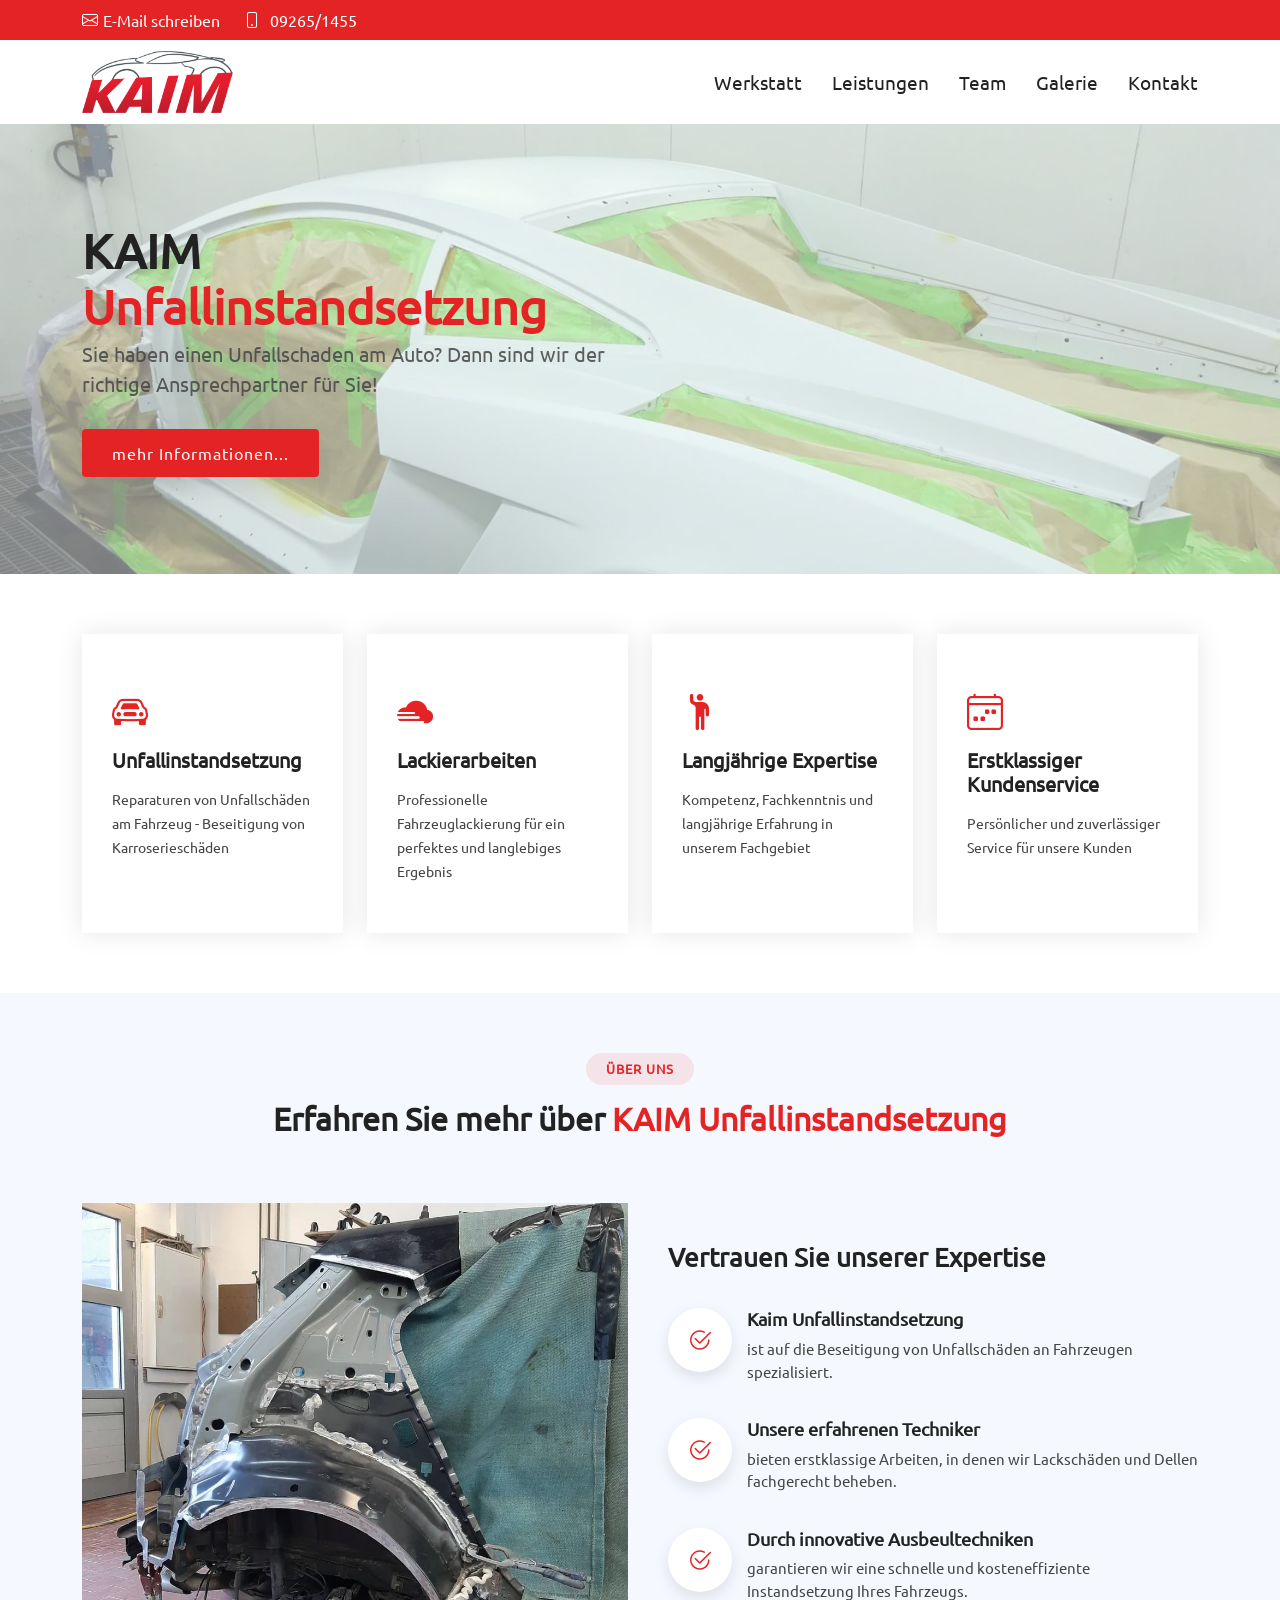
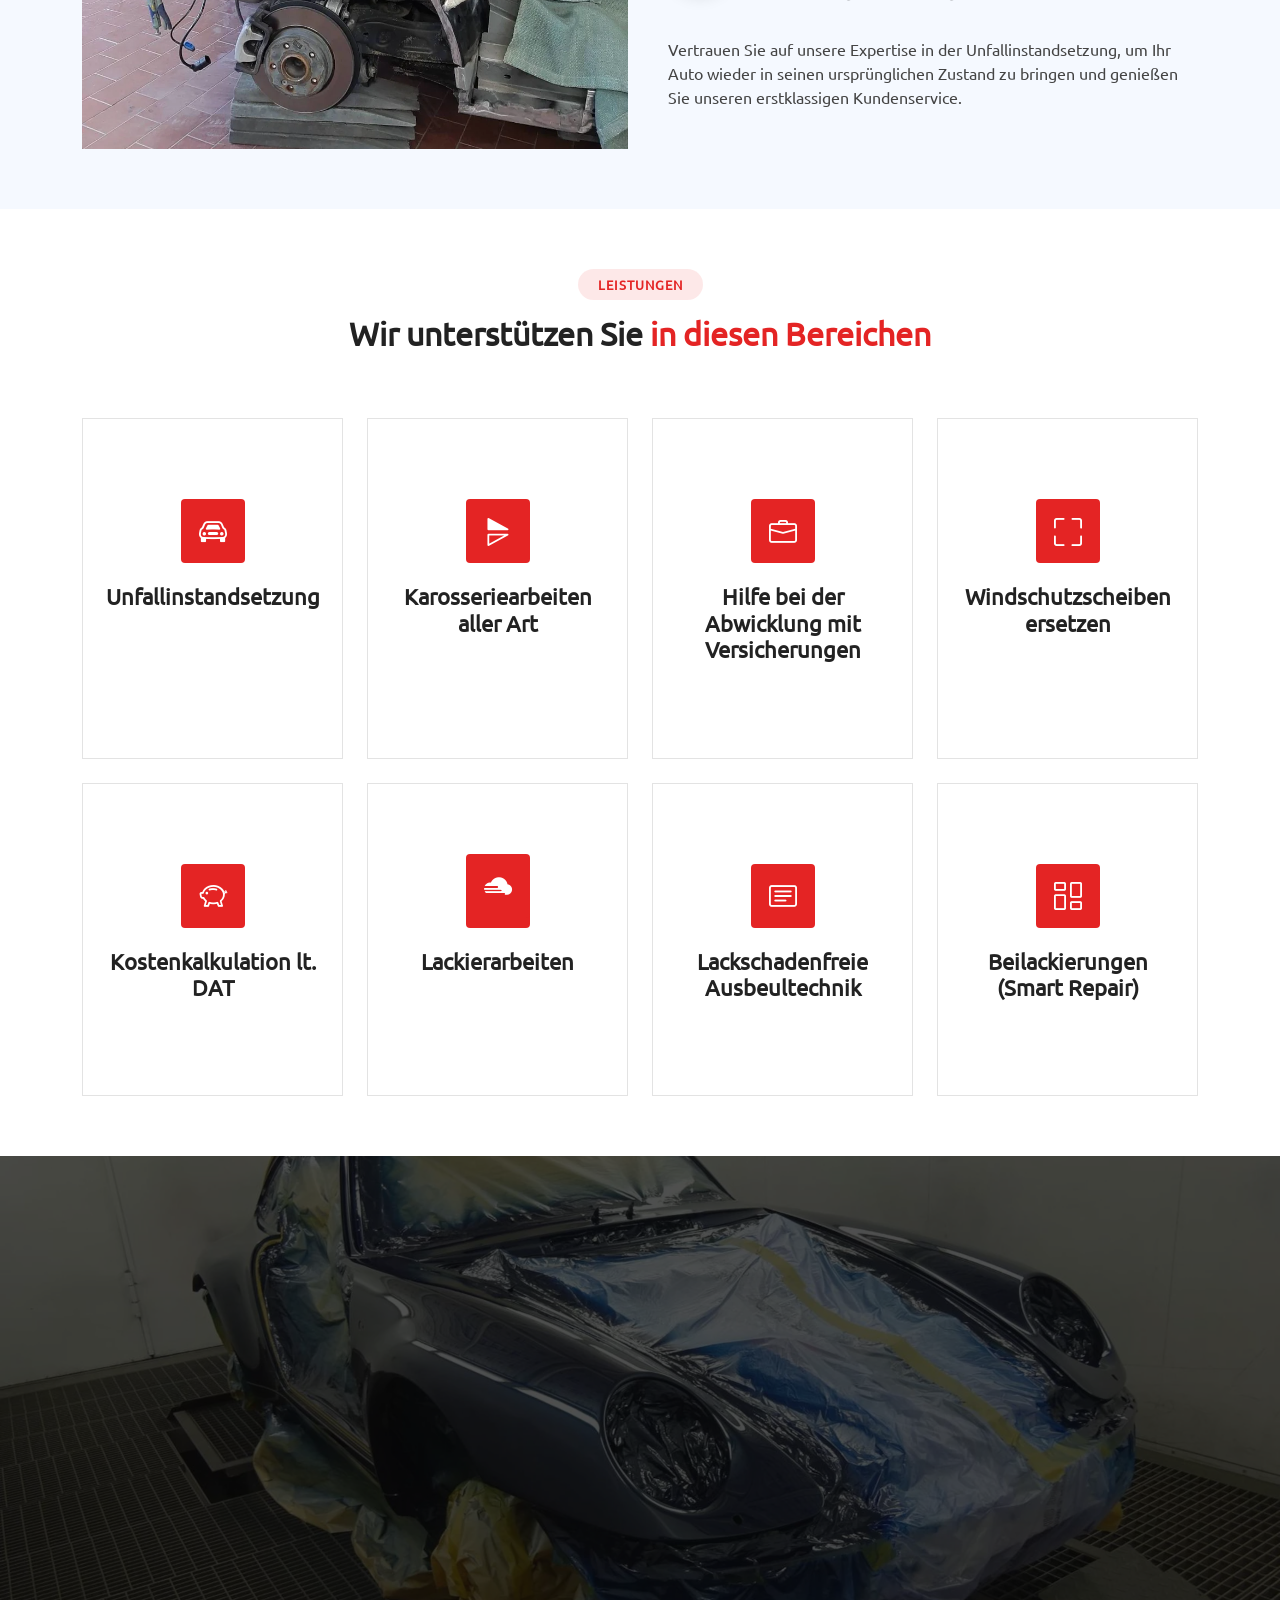
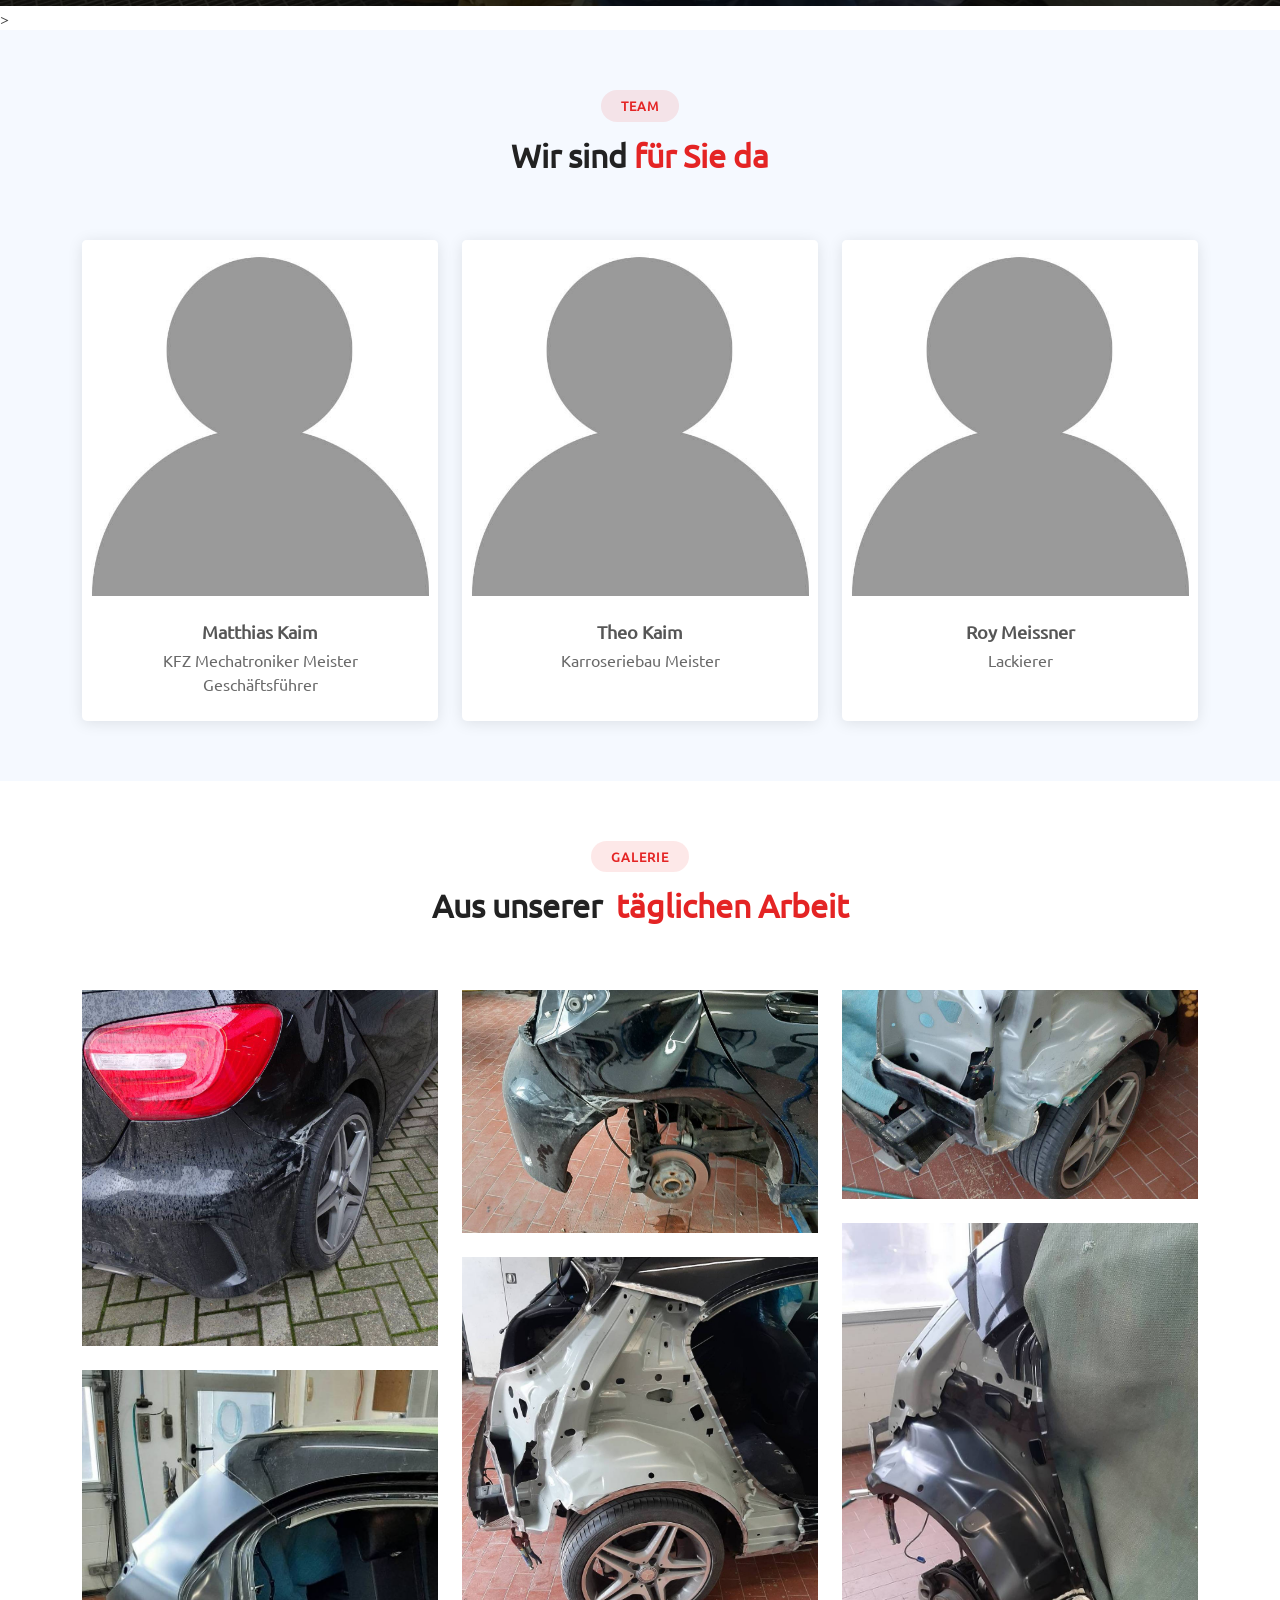
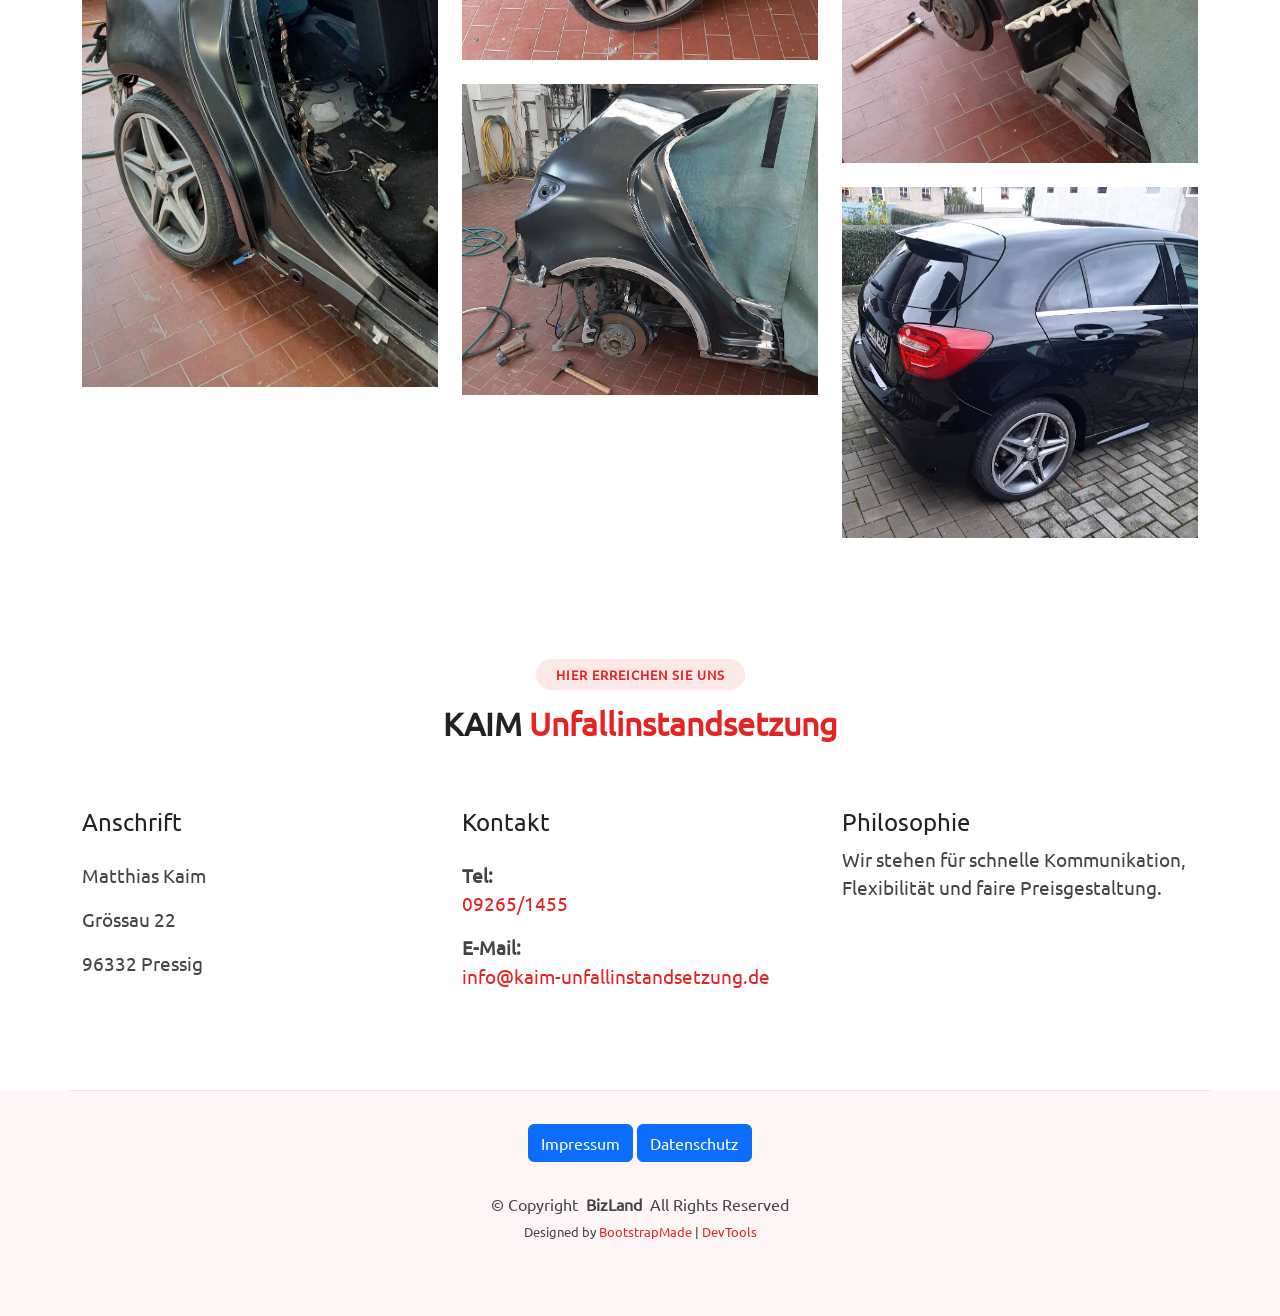
==== commit 5196631c: "Projekt gesäubert" ====
--- a/www/index.html
+++ b/www/index.html
@@ -20,14 +20,12 @@
   <link rel="apple-touch-icon" sizes="152x152" href="./assets/img/touchicon/apple-touch-icon-152x152.png" />
   <link rel="apple-touch-icon" sizes="180x180" href="./assets/img/touchicon/apple-touch-icon-180x180.png" />
 
-  <!-- Vendor CSS Files -->
   <link href="./assets/vendor/bootstrap/css/bootstrap.min.css" rel="stylesheet">
   <link href="./assets/vendor/bootstrap-icons/bootstrap-icons.css" rel="stylesheet">
   <link href="./assets/vendor/aos/aos.css" rel="stylesheet">
   <link href="./assets/vendor/glightbox/css/glightbox.min.css" rel="stylesheet">
   <link href="./assets/vendor/swiper/swiper-bundle.min.css" rel="stylesheet">
 
-  <!-- Main CSS File -->
   <link href="./assets/css/main.css" rel="stylesheet">
 
 </head>
@@ -43,7 +41,7 @@
           <i class="bi bi-phone d-flex align-items-center ms-4"><a href="tel:092651455"><span>09265/1455</span></a></i>
         </div>
       </div>
-    </div><!-- End Top Bar -->
+    </div>
 
     <div class="branding d-flex align-items-cente">
 
@@ -71,7 +69,7 @@
 
   <main class="main">
 
-    <!-- Hero Section -->
+
     <section id="hero" class="hero section light-background">
 
       <div class="container">
@@ -86,9 +84,8 @@
         </div>
       </div>
 
-    </section><!-- /Hero Section -->
-
-    <!-- Featured Services Section -->
+    </section>
+
     <section id="featured-services" class="featured-services section">
 
       <div class="container">
@@ -101,7 +98,7 @@
               <h4><a href="" class="stretched-link">Unfallinstandsetzung</a></h4>
               <p>Reparaturen von Unfallschäden am Fahrzeug - Beseitigung von Karroserieschäden</p>
             </div>
-          </div><!-- End Service Item -->
+          </div>
 
           <div class="col-xl-3 col-md-6 d-flex" data-aos="fade-up" data-aos-delay="200">
             <div class="service-item position-relative">
@@ -109,7 +106,7 @@
               <h4><a href="" class="stretched-link">Lackierarbeiten</a></h4>
               <p>Professionelle Fahrzeuglackierung für ein perfektes und langlebiges Ergebnis</p>
             </div>
-          </div><!-- End Service Item -->
+          </div>
 
           <div class="col-xl-3 col-md-6 d-flex" data-aos="fade-up" data-aos-delay="300">
             <div class="service-item position-relative">
@@ -117,7 +114,7 @@
               <h4><a href="" class="stretched-link">Langjährige Expertise</a></h4>
               <p>Kompetenz, Fachkenntnis und langjährige Erfahrung in unserem Fachgebiet</p>
             </div>
-          </div><!-- End Service Item -->
+          </div>
 
           <div class="col-xl-3 col-md-6 d-flex" data-aos="fade-up" data-aos-delay="400">
             <div class="service-item position-relative">
@@ -125,18 +122,16 @@
               <h4><a href="" class="stretched-link">Erstklassiger Kundenservice</a></h4>
               <p>Persönlicher und zuverlässiger Service für unsere Kunden</p>
             </div>
-          </div><!-- End Service Item -->
-
-        </div>
-
-      </div>
-
-    </section><!-- /Featured Services Section -->
-
-    <!-- About Section -->
+          </div>
+
+        </div>
+
+      </div>
+
+    </section>
+
     <section id="about" class="about section light-background">
 
-      <!-- Section Title -->
       <div class="container section-title" data-aos="fade-up">
         <h2>Über uns</h2>
         <p><span>Erfahren Sie mehr über</span> <span class="description-title">KAIM Unfallinstandsetzung</span></p>
@@ -186,16 +181,14 @@
 
       </div>
 
-    </section><!-- /About Section -->
-
-    <!-- Services Section -->
+    </section>
+
     <section id="services" class="services section">
 
-      <!-- Section Title -->
       <div class="container section-title" data-aos="fade-up">
         <h2>Leistungen</h2>
         <p><span>Wir unterstützen Sie</span> <span class="description-title">in diesen Bereichen</span></p>
-      </div><!-- End Section Title -->
+      </div>
 
       <div class="container">
 
@@ -213,7 +206,7 @@
           <div class="col-lg-3 col-md-6" data-aos="fade-up" data-aos-delay="200">
             <div class="service-item position-relative">
               <div class="icon">
-                <i class="bi bi-arrow-repeat"></i>
+                <i class="bi bi-symmetry-horizontal"></i>
               </div>
                 <h3>Karosseriearbeiten aller Art</h3>
             </div>
@@ -222,7 +215,7 @@
           <div class="col-lg-3 col-md-6" data-aos="fade-up" data-aos-delay="300">
             <div class="service-item position-relative">
               <div class="icon">
-                <i class="bi bi-easel"></i>
+                <i class="bi bi-briefcase"></i>
               </div>
                 <h3>Hilfe bei der Abwicklung mit Versicherungen</h3>
             </div>
@@ -231,7 +224,7 @@
           <div class="col-lg-3 col-md-6" data-aos="fade-up" data-aos-delay="400">
             <div class="service-item position-relative">
               <div class="icon">
-                <i class="bi bi-bounding-box-circles"></i>
+                <i class="bi bi-fullscreen"></i>
               </div>
                 <h3>Windschutzscheiben ersetzen</h3>
             </div>
@@ -240,7 +233,7 @@
           <div class="col-lg-3 col-md-6" data-aos="fade-up" data-aos-delay="500">
             <div class="service-item position-relative">
               <div class="icon">
-                <i class="bi bi-calendar4-week"></i>
+                <i class="bi bi-piggy-bank"></i>
               </div>
                 <h3>Kostenkalkulation lt. DAT</h3>
             </div>
@@ -249,7 +242,7 @@
           <div class="col-lg-3 col-md-6" data-aos="fade-up" data-aos-delay="600">
             <div class="service-item position-relative">
               <div class="icon">
-                <i class="bi bi-chat-square-text"></i>
+                <i class="bi bi-cloud-fog2-fill icon"></i>
               </div>
                 <h3>Lackierarbeiten</h3>
             </div>
@@ -258,7 +251,7 @@
           <div class="col-lg-3 col-md-6" data-aos="fade-up" data-aos-delay="700">
             <div class="service-item position-relative">
               <div class="icon">
-                <i class="bi bi-alarm"></i>
+                <i class="bi bi-card-text"></i>
               </div>
                 <h3>Lackschadenfreie Ausbeultechnik</h3>
             </div>
@@ -267,7 +260,7 @@
           <div class="col-lg-3 col-md-6" data-aos="fade-up" data-aos-delay="700">
             <div class="service-item position-relative">
               <div class="icon">
-                <i class="bi bi-alarm"></i>
+                <i class="bi bi-columns-gap"></i>
               </div>
                 <h3>Beilackierungen (Smart Repair)</h3>
             </div>
@@ -277,23 +270,20 @@
 
       </div>
 
-    </section><!-- /Services Section -->
-
-    <!-- Testimonials Section -->
+    </section>
+
     <section id="testimonials" class="testimonials section dark-background">
 
-      <img src="assets/img/testimonials-bg.webp" class="testimonials-bg" alt="">
-
-    </section><!-- /Testimonials Section -->
-
-        <!-- Team Section -->
+      <img src="assets/img/testimonials-bg.webp" class="testimonials-bg" alt="Hintergrundbild Testimonials">
+
+    </section>
+>
     <section id="team" class="team section light-background">
 
-      <!-- Section Title -->
       <div class="container section-title" data-aos="fade-up">
         <h2>Team</h2>
         <p><span>Wir sind</span> <span class="description-title">für Sie da</span></p>
-      </div><!-- End Section Title -->
+      </div>
 
       <div class="container">
 
@@ -339,16 +329,14 @@
 
       </div>
 
-    </section><!-- /Team Section -->
-
-    <!-- Portfolio Section -->
+    </section>
+
     <section id="portfolio" class="portfolio section">
 
-      <!-- Section Title -->
       <div class="container section-title" data-aos="fade-up">
         <h2>Galerie</h2>
         <p><span>Aus unserer&nbsp;</span> <span class="description-title">täglichen Arbeit</span></p>
-      </div><!-- End Section Title -->
+      </div>
 
       <div class="container">
 
@@ -426,52 +414,48 @@
 
       </div>
 
-    </section><!-- /Portfolio Section -->
-
-    <!-- Contact Section -->
+    </section>
+
     <section id="contact" class="contact section">
 
-      <!-- Section Title -->
       <div class="container section-title" data-aos="fade-up">
         <h2>Hier erreichen Sie uns</h2>
         <p><span>KAIM</span> <span class="description-title">Unfallinstandsetzung</span></p>
-      </div><!-- End Section Title -->
+      </div>
 
       <div class="container" data-aos="fade-up" data-aos-delay="100">
 
- 
-      <div class="row gy-4">
-
-        <div class="col-lg-4 col-md-6 footer-about">
-          <h4 class="d-flex align-items-center">
-            <span class="sitename">Anschrift</span>
-          </h4>
-          <div class="footer-contact pt-3">
-            <p>Matthias Kaim</p>
-            <p>Grössau 22</p>
-            <p>96332 Pressig</p>
-          </div>
-        </div>
-
-        <div class="col-lg-4 col-md-6 footer-links">
-          <h4 class="d-flex align-items-center">Kontakt</h4>
-          <div class="footer-contact pt-3">
-            <p><strong>Tel:</strong> <a href="tel:092651455"><span>09265/1455</span></a></p>
-            <p><strong>E-Mail:</strong> <a href="mailto:info@kaim-unfallinstandsetzung.de">info@kaim-unfallinstandsetzung.de</a></p>
-          </div>
-        </div>
-
-        <div class="col-lg-4 col-md-12">
-          <h4 class="d-flex align-items-center">Philosophie</h4>
-          <p>Wir stehen für schnelle Kommunikation, Flexibilität und faire Preisgestaltung.</p>
-        </div>
-
-      </div>
+        <div class="row gy-4">
+
+          <div class="col-lg-4 col-md-6 footer-about">
+            <h4 class="d-flex align-items-center">
+              <span class="sitename">Anschrift</span>
+            </h4>
+            <div class="footer-contact pt-3">
+              <p>Matthias Kaim</p>
+              <p>Grössau 22</p>
+              <p>96332 Pressig</p>
+            </div>
+          </div>
+
+          <div class="col-lg-4 col-md-6 footer-links">
+            <h4 class="d-flex align-items-center">Kontakt</h4>
+            <div class="footer-contact pt-3">
+              <p><strong>Tel:</strong><br><a href="tel:092651455"><span>09265/1455</span></a></p>
+              <p><strong>E-Mail:</strong><br><a href="mailto:info@kaim-unfallinstandsetzung.de">info@kaim-unfallinstandsetzung.de</a></p>
+            </div>
+          </div>
+
+          <div class="col-lg-4 col-md-12">
+            <h4 class="d-flex align-items-center">Philosophie</h4>
+            <p>Wir stehen für schnelle Kommunikation, Flexibilität und faire Preisgestaltung.</p>
+          </div>
+
+        </div>
     
-
-      </div>
-
-    </section><!-- /Contact Section -->
+      </div>
+
+    </section>
 
   </main>
 
@@ -513,217 +497,211 @@
   </div>
 
 
-<div class="modal fade" id="modalImpressum" tabindex="-1" aria-labelledby="modalImpressumLabel" aria-hidden="true">
-  <div class="modal-dialog">
-    <div class="modal-content">
-      <div class="modal-header">
-        <h3 class="modal-title" id="modalImpressumLabel">Impressum</h3>
-        <button type="button" class="btn-close" data-bs-dismiss="modal" aria-label="Close"></button>
-      </div>
-      <div class="modal-body">
-		   <p><strong>Verantwortlich f&uuml;r den Inhalt dieser Website:<br /></strong><br />
-		   Geschäftsführer:<br>
-			Matthias Kaim<br />
-		   KFZ-Mechatroniker Meister<br />
-		   Grössau 22<br />
-		   96332 Pressig
-		   <br /><br />
-		   Telefon <a href="tel:092651455">09265/1455</a><br />
-		   Handwerkskammer: 3041922 (Betriebsnummer)<br />
-		   Umsatzsteuer-Identifikationsnummer im Sinne von &sect; 27a Umsatzsteuergesetz: DE450961644
-		<br />
-		   Steuernummer: 228/234/10135</p>
-		   <p>Alle Informationen wurden mit gr&ouml;&szlig;tm&ouml;glicher Sorgfalt zusammengetragen, jedoch kann
-			   f&uuml;r den Inhalt und die Richtigkeit keinerlei Gew&auml;hr &uuml;bernommen
-			   werden.<br /><strong><br />Hinweise zu den Hyperlinks auf unseren Seiten<br /></strong>Mit Urteil vom
-			   12. Mai 1998 hat das Landgericht Hamburg entschieden, dass man durch die Ausbringung eines Links die
-			   Inhalte der gelinkten Seite ggf. mit zu verantworten hat. Dies kann - so das LG - nur dadurch
-			   verhindert werden, dass man sich ausdr&uuml;cklich von diesen Inhalten distanziert. Auf verschiedenen
-			   Seiten dieser Homepage befinden sich Links zu anderen Seiten im Internet. F&uuml;r all diese Links
-			   gilt: Wir m&ouml;chten ausdr&uuml;cklich betonen, dass wir keinerlei Einfluss auf die Gestaltung und
-			   die Inhalte der gelinkten Seiten haben. Deshalb distanzieren wir uns hiermit ausdr&uuml;cklich von
-			   allen Inhalten aller gelinkten Seiten auf dieser Homepage und machen uns ihrer Inhalte nicht zueigen.
-			   Diese Erkl&auml;rung gilt f&uuml;r alle auf dieser Homepage ausgebrachten Links. Die Autoren dieser
-			   Seite tragen keine Verantwortung f&uuml;r die Art, wie die hier zur Verf&uuml;gung gestellten
-			   Informationen genutzt werden.<br /><br />Als Inhaltsanbieter f&uuml;r die ver&ouml;ffentlichten
-			   eigenen Inhalte auf dieser Website, sind wir nach den allgemeinen Gesetzen verantwortlich. Von diesen
-			   eigenen Inhalten sind Querverweise (&quot;Links&quot;) auf die von anderen Anbietern bereitgehaltenen
-			   Inhalte zu unterscheiden. Durch den Querverweis halten wir insofern &quot;fremde Inhalte&quot; zur
-			   Nutzung bereit, die in dieser Weise gekennzeichnet sind: F&uuml;r diese fremden Inhalte sind wir nur
-			   dann verantwortlich, wenn von ihnen (d.h. auch von einem rechtswidrigen bzw. strafbaren Inhalt)
-			   positive Kenntnis vorliegt und es uns technisch m&ouml;glich und zumutbar ist, deren Nutzung zu
-			   verhindern (&sect;5 Abs.2 des TDG).<br /><br />Bei &quot;Links&quot; handelt es sich allerdings stets
-			   um &quot;lebende&quot; (dynamische) Verweisungen. Wir haben bei der erstmaligen Verkn&uuml;pfung den
-			   fremden Inhalt daraufhin &uuml;berpr&uuml;ft, ob durch ihn eine m&ouml;gliche zivilrechtliche oder
-			   strafrechtliche Verantwortlichkeit ausgel&ouml;st wird.<br /><br />Wir sind aber nach dem TDG nicht
-			   dazu verpflichtet, die Inhalte, auf die wir in unserem Angebot verweisen, st&auml;ndig auf
-			   Ver&auml;nderungen zu &uuml;berpr&uuml;fen, die eine Verantwortlichkeit neu begr&uuml;nden
-			   k&ouml;nnten. Erst wenn wir feststellen oder von anderen darauf hingewiesen werde, dass ein konkretes
-			   Angebot, zu dem ich einen Link bereitgestellt habe, eine zivil- oder strafrechtliche
-			   Verantwortlichkeit ausl&ouml;st, werde ich den Verweis auf dieses Angebot aufheben, soweit es uns
-			   technisch m&ouml;glich und zumutbar ist. Die technische M&ouml;glichkeit und Zumutbarkeit wird nicht
-			   dadurch beeinflu&szlig;t, dass auch nach Unterbindung des Zugriffs von meiner Homepage von anderen
-			   Servern aus auf das rechtswidrige oder strafbare Angebot zugegriffen werden kann.</p>
-		   <p><strong>Haftungsausschluss<br /></strong>Wir &uuml;bernemen keinerlei Haftung f&uuml;r eventuell fehlerbehaftete Tipps, Programme, HTML-Codes oder Skripte und damit verbundene Sch&auml;den und Datenverluste.</p>
-		   <p><strong>Quellangaben f&uuml;r die verwendeten Bilder und Grafiken</strong><br />Eigene Fotoaufnahmen</p>
-
-      </div>
-      <div class="modal-footer">
-        <button type="button" class="btn btn-secondary" data-bs-dismiss="modal">schließen</button>
+  <div class="modal fade" id="modalImpressum" tabindex="-1" aria-labelledby="modalImpressumLabel" aria-hidden="true">
+    <div class="modal-dialog">
+      <div class="modal-content">
+        <div class="modal-header">
+          <h3 class="modal-title" id="modalImpressumLabel">Impressum</h3>
+          <button type="button" class="btn-close" data-bs-dismiss="modal" aria-label="Close"></button>
+        </div>
+        <div class="modal-body">
+        <p><strong>Verantwortlich f&uuml;r den Inhalt dieser Website:<br /></strong><br />
+        Geschäftsführer:<br>
+        Matthias Kaim<br />
+        KFZ-Mechatroniker Meister<br />
+        Grössau 22<br />
+        96332 Pressig
+        <br /><br />
+        Telefon <a href="tel:092651455">09265/1455</a><br />
+        Handwerkskammer: 3041922 (Betriebsnummer)<br />
+        Umsatzsteuer-Identifikationsnummer im Sinne von &sect; 27a Umsatzsteuergesetz: DE450961644
+      <br />
+        Steuernummer: 228/234/10135</p>
+        <p>Alle Informationen wurden mit gr&ouml;&szlig;tm&ouml;glicher Sorgfalt zusammengetragen, jedoch kann
+          f&uuml;r den Inhalt und die Richtigkeit keinerlei Gew&auml;hr &uuml;bernommen
+          werden.<br /><strong><br />Hinweise zu den Hyperlinks auf unseren Seiten<br /></strong>Mit Urteil vom
+          12. Mai 1998 hat das Landgericht Hamburg entschieden, dass man durch die Ausbringung eines Links die
+          Inhalte der gelinkten Seite ggf. mit zu verantworten hat. Dies kann - so das LG - nur dadurch
+          verhindert werden, dass man sich ausdr&uuml;cklich von diesen Inhalten distanziert. Auf verschiedenen
+          Seiten dieser Homepage befinden sich Links zu anderen Seiten im Internet. F&uuml;r all diese Links
+          gilt: Wir m&ouml;chten ausdr&uuml;cklich betonen, dass wir keinerlei Einfluss auf die Gestaltung und
+          die Inhalte der gelinkten Seiten haben. Deshalb distanzieren wir uns hiermit ausdr&uuml;cklich von
+          allen Inhalten aller gelinkten Seiten auf dieser Homepage und machen uns ihrer Inhalte nicht zueigen.
+          Diese Erkl&auml;rung gilt f&uuml;r alle auf dieser Homepage ausgebrachten Links. Die Autoren dieser
+          Seite tragen keine Verantwortung f&uuml;r die Art, wie die hier zur Verf&uuml;gung gestellten
+          Informationen genutzt werden.<br /><br />Als Inhaltsanbieter f&uuml;r die ver&ouml;ffentlichten
+          eigenen Inhalte auf dieser Website, sind wir nach den allgemeinen Gesetzen verantwortlich. Von diesen
+          eigenen Inhalten sind Querverweise (&quot;Links&quot;) auf die von anderen Anbietern bereitgehaltenen
+          Inhalte zu unterscheiden. Durch den Querverweis halten wir insofern &quot;fremde Inhalte&quot; zur
+          Nutzung bereit, die in dieser Weise gekennzeichnet sind: F&uuml;r diese fremden Inhalte sind wir nur
+          dann verantwortlich, wenn von ihnen (d.h. auch von einem rechtswidrigen bzw. strafbaren Inhalt)
+          positive Kenntnis vorliegt und es uns technisch m&ouml;glich und zumutbar ist, deren Nutzung zu
+          verhindern (&sect;5 Abs.2 des TDG).<br /><br />Bei &quot;Links&quot; handelt es sich allerdings stets
+          um &quot;lebende&quot; (dynamische) Verweisungen. Wir haben bei der erstmaligen Verkn&uuml;pfung den
+          fremden Inhalt daraufhin &uuml;berpr&uuml;ft, ob durch ihn eine m&ouml;gliche zivilrechtliche oder
+          strafrechtliche Verantwortlichkeit ausgel&ouml;st wird.<br /><br />Wir sind aber nach dem TDG nicht
+          dazu verpflichtet, die Inhalte, auf die wir in unserem Angebot verweisen, st&auml;ndig auf
+          Ver&auml;nderungen zu &uuml;berpr&uuml;fen, die eine Verantwortlichkeit neu begr&uuml;nden
+          k&ouml;nnten. Erst wenn wir feststellen oder von anderen darauf hingewiesen werde, dass ein konkretes
+          Angebot, zu dem ich einen Link bereitgestellt habe, eine zivil- oder strafrechtliche
+          Verantwortlichkeit ausl&ouml;st, werde ich den Verweis auf dieses Angebot aufheben, soweit es uns
+          technisch m&ouml;glich und zumutbar ist. Die technische M&ouml;glichkeit und Zumutbarkeit wird nicht
+          dadurch beeinflu&szlig;t, dass auch nach Unterbindung des Zugriffs von meiner Homepage von anderen
+          Servern aus auf das rechtswidrige oder strafbare Angebot zugegriffen werden kann.</p>
+        <p><strong>Haftungsausschluss<br /></strong>Wir &uuml;bernemen keinerlei Haftung f&uuml;r eventuell fehlerbehaftete Tipps, Programme, HTML-Codes oder Skripte und damit verbundene Sch&auml;den und Datenverluste.</p>
+        <p><strong>Quellangaben f&uuml;r die verwendeten Bilder und Grafiken</strong><br />Eigene Fotoaufnahmen</p>
+
+        </div>
+        <div class="modal-footer">
+          <button type="button" class="btn btn-secondary" data-bs-dismiss="modal">schließen</button>
+        </div>
       </div>
     </div>
   </div>
-</div>
-
-
-<div class="modal fade" id="modalDatenschutz" tabindex="-1" aria-labelledby="modalDatenschutzLabel" aria-hidden="true">
-  <div class="modal-dialog">
-    <div class="modal-content">
-      <div class="modal-header">
-        <h3 class="modal-title" id="modalDatenschutzLabel">Datenschutz</h3>
-        <button type="button" class="btn-close" data-bs-dismiss="modal" aria-label="Close"></button>
-      </div>
-      <div class="modal-body">
-<p>Eine Nutzung unserer Internetseiten ist grunds&auml;tzlich ohne jede Angabe personenbezogener Daten m&ouml;glich. Sofern eine betroffene Person besondere Services unseres Unternehmens &uuml;ber unsere Internetseite in Anspruch nehmen m&ouml;chte, k&ouml;nnte jedoch eine Verarbeitung personenbezogener Daten erforderlich werden. Ist die Verarbeitung personenbezogener Daten erforderlich und besteht f&uuml;r eine solche Verarbeitung keine gesetzliche Grundlage, holen wir generell eine Einwilligung der betroffenen Person ein.</p>
-<p>Die Verarbeitung personenbezogener Daten einer betroffenen Person, erfolgt stets im Einklang mit der Datenschutz-Grundverordnung und in &Uuml;bereinstimmung mit den f&uuml;r uns geltenden landesspezifischen Datenschutzbestimmungen. Mittels dieser Datenschutzerkl&auml;rung m&ouml;chte unser Unternehmen die &Ouml;ffentlichkeit &uuml;ber Art, Umfang und Zweck der von uns erhobenen, genutzten und verarbeiteten personenbezogenen Daten informieren. Ferner werden betroffene Personen mittels dieser Datenschutzerkl&auml;rung &uuml;ber die ihnen zustehenden Rechte aufgekl&auml;rt.</p>
-<p>Wir haben als f&uuml;r die Verarbeitung Verantwortlicher zahlreiche technische und organisatorische Ma&szlig;nahmen umgesetzt, um einen m&ouml;glichst l&uuml;ckenlosen Schutz der &uuml;ber diese Internetseite verarbeiteten personenbezogenen Daten sicherzustellen. Dennoch k&ouml;nnen Internetbasierte Daten&uuml;bertragungen grunds&auml;tzlich Sicherheitsl&uuml;cken aufweisen, sodass ein absoluter Schutz nicht gew&auml;hrleistet werden kann. Aus diesem Grund steht es jeder betroffenen Person frei, personenbezogene Daten auch auf alternativen Wegen an uns zu &uuml;bermitteln.</p>
-
-<p><b>Name und Anschrift des f&uuml;r die Verarbeitung Verantwortlichen</b></p>
-<p>Verantwortlicher im Sinne der Datenschutz-Grundverordnung, sonstiger in den Mitgliedstaaten der Europ&auml;ischen Union geltenden Datenschutzgesetze und anderer Bestimmungen mit datenschutzrechtlichem Charakter ist:</p>
-<p>Siehe Impressum</p>
-
-<p><b>Cookies</b></p>
-<p>Diese Webseite setzt keine Cookies ein.</p>
-
-<p><b>Erfassung von allgemeinen Daten und Informationen</b></p>
-<p>Unsere Internetseite erfasst mit jedem Aufruf der Internetseite durch eine betroffene Person oder ein automatisiertes System eine Reihe von allgemeinen Daten und Informationen. Diese allgemeinen Daten und Informationen werden in den Logfiles des Servers gespeichert. Erfasst werden k&ouml;nnen die (1) verwendeten Browsertypen und Versionen, (2) das vom zugreifenden System verwendete Betriebssystem, (3) die Internetseite, von welcher ein zugreifendes System auf unsere Internetseite gelangt (sogenannte Referrer), (4) die Unterwebseiten, welche &uuml;ber ein zugreifendes System auf unserer Internetseite angesteuert werden, (5) das Datum und die Uhrzeit eines Zugriffs auf die Internetseite, (6) eine Internet-Protokoll-Adresse (IP-Adresse), (7) der Internet-Service-Provider des zugreifenden Systems und (8) sonstige &auml;hnliche Daten und Informationen, die der Gefahrenabwehr im Falle von Angriffen auf unsere informationstechnologischen Systeme dienen.</p>
-<p>Bei der Nutzung dieser allgemeinen Daten und Informationen ziehen wir keine R&uuml;ckschl&uuml;sse auf die betroffene Person. Diese Informationen werden vielmehr ben&ouml;tigt, um (1) die Inhalte unserer Internetseite korrekt auszuliefern, (2) die Inhalte unserer Internetseite sowie die Werbung f&uuml;r diese zu optimieren, (3) die dauerhafte Funktionsf&auml;higkeit unserer informationstechnologischen Systeme und der Technik unserer Internetseite zu gew&auml;hrleisten sowie (4) um Strafverfolgungsbeh&ouml;rden im Falle eines Cyberangriffes die zur Strafverfolgung notwendigen Informationen bereitzustellen. Diese anonym erhobenen Daten und Informationen werden durch uns daher einerseits statistisch und ferner mit dem Ziel ausgewertet, den Datenschutz und die Datensicherheit in unserem Unternehmen zu erh&ouml;hen, um letztlich ein optimales Schutzniveau f&uuml;r die von uns verarbeiteten personenbezogenen Daten sicherzustellen. Die anonymen Daten der Server-Logfiles werden getrennt von allen durch eine betroffene Person angegebenen personenbezogenen Daten gespeichert.</p>
-
-<p><b>Welche Daten werden in den Logfiles gespeichert</b></p>
-<p>Logfiles speichern unter anderem die IP-Adresse, den verwendeten Browser, Uhrzeit und Datum und das genutzte System eines Seitenbesuchers. Bei uns werden nur anonymisierte IP-Adressen von Besuchern der Website gespeichert. Auf Webserver-Ebene erfolgt dies dadurch, dass im Logfile standardmäßig statt der tatsächlichen IP-Adresse des Besuchers z.B. 123.123.123.123 eine IP-Adresse 123.123.123.XXX gespeichert wird, wobei XXX ein Zufallswert zwischen 1 und 254 ist. Die Herstellung eines Personenbezuges ist nicht mehr möglich.</p>
-
-<p><b>Wie lange werden Logfiles gespeichert?</b></p>
-<ul>
-    <li>Mailserverlog: Vorhaltezeit sind 14 Tage</li>
-    <li>Apachelog: Wird 14 Tage lang vorgehalten und dann gelöscht</li>
-    <li>Backups: Werden 14 Tage in verschlüsselter Form aufbewahrt</li>
-</ul>
-
-<p><b>Welche Daten werden erfasst bei AWStats und Report Magic</b></p>
-<p>Bei den beiden Statistikprogrammen werden die Logfiles ausgewertet. Die Statistiken werden mit breits anoymisierten Daten erstellt. Ein Personenbezug ist nicht herstellbar. Die beiden Programme laufen auf unserem eigenen Server/Webaccount.</p>
-
-<p>Folgende Daten werden ausgewertet:</p>
-<ul>
-    <li>der verwendete Browsertyp und die Browserversion, (sofern vom Benutzer übermittelt!),</li>
-    <li>das Betriebssystem,</li>
-    <li>Datum und Uhrzeit der Serveranfrage,</li>
-    <li>die Anzahl der Besuche,</li>
-    <li>die Verweildauer auf der Website,</li>
-    <li>die vorher besuchte Website, (sofern vom Benutzer übermittelt!),</li>
-    <li>die IP-Adresse der Nutzer wird anonymisiert, bevor sie gespeichert wird.</li>
-</ul>
-<p>Bei der Nutzung dieser allgemeinen Daten und Informationen ziehen wir keine Rückschlüsse auf die betroffene Person. Diese Informationen werden vielmehr benötigt, um (1) die Inhalte unserer Internetseite korrekt auszuliefern, (2) die Inhalte unserer Internetseite sowie die Werbung für diese zu optimieren, (3) die dauerhafte Funktionsfähigkeit unserer informationstechnologischen Systeme und der Technik unserer Internetseite zu gewährleisten sowie (4) um Strafverfolgungsbehörden im Falle eines Cyberangriffes die zur Strafverfolgung notwendigen Informationen bereitzustellen. Diese anonym erhobenen Daten und Informationen werden durch uns daher einerseits statistisch und ferner mit dem Ziel ausgewertet, den Datenschutz und die Datensicherheit in unserem Unternehmen zu erhöhen, um letztlich ein optimales Schutzniveau für die von uns verarbeiteten personenbezogenen Daten sicherzustellen. Die anonymen Daten der Server-Logfiles werden getrennt von allen durch eine betroffene Person angegebenen personenbezogenen Daten gespeichert.</p>
-
-
-<p><b>Kontaktm&ouml;glichkeit &uuml;ber die Internetseite</b></p>
-<p>Unsere Internetseite enth&auml;lt aufgrund von gesetzlichen Vorschriften Angaben, die eine schnelle elektronische Kontaktaufnahme zu unserem Unternehmen sowie eine unmittelbare Kommunikation mit uns erm&ouml;glichen, was ebenfalls eine allgemeine Adresse der sogenannten elektronischen Post (E-Mail-Adresse) umfasst. Sofern eine betroffene Person per E-Mail oder &uuml;ber ein Kontaktformular den Kontakt mit dem f&uuml;r die Verarbeitung Verantwortlichen aufnimmt, werden die von der betroffenen Person &uuml;bermittelten personenbezogenen Daten automatisch gespeichert. Solche auf freiwilliger Basis von einer betroffenen Person an den f&uuml;r die Verarbeitung Verantwortlichen &uuml;bermittelten personenbezogenen Daten werden f&uuml;r Zwecke der Bearbeitung oder der Kontaktaufnahme zur betroffenen Person gespeichert. Es erfolgt keine Weitergabe dieser personenbezogenen Daten an Dritte.</p>
-
-<p><b>Rechte der betroffenen Person</b></p>
-      <p><b>a)    Recht auf Best&auml;tigung</b></p>
-      <p>Jede betroffene Person hat das vom Europ&auml;ischen Richtlinien- und Verordnungsgeber einger&auml;umte Recht, von dem f&uuml;r die Verarbeitung Verantwortlichen eine Best&auml;tigung dar&uuml;ber zu verlangen, ob sie betreffende personenbezogene Daten verarbeitet werden. M&ouml;chte eine betroffene Person dieses Best&auml;tigungsrecht in Anspruch nehmen, kann sie sich hierzu jederzeit an unseren Datenschutzbeauftragten oder einen anderen Mitarbeiter des f&uuml;r die Verarbeitung Verantwortlichen wenden.</p>
-
-      <p><b>b)    Recht auf Auskunft</b></p>
-      <p>Jede von der Verarbeitung personenbezogener Daten betroffene Person hat das vom Europ&auml;ischen Richtlinien- und Verordnungsgeber gew&auml;hrte Recht, jederzeit von dem f&uuml;r die Verarbeitung Verantwortlichen unentgeltliche Auskunft &uuml;ber die zu seiner Person gespeicherten personenbezogenen Daten und eine Kopie dieser Auskunft zu erhalten. Ferner hat der Europ&auml;ische Richtlinien- und Verordnungsgeber der betroffenen Person Auskunft &uuml;ber folgende Informationen zugestanden:</p>
-      <ul>
-         <li>die Verarbeitungszwecke</li>
-         <li>die Kategorien personenbezogener Daten, die verarbeitet werden</li>
-         <li>die Empf&auml;nger oder Kategorien von Empf&auml;ngern, gegen&uuml;ber denen die personenbezogenen Daten offengelegt worden sind oder noch offengelegt werden, insbesondere bei Empf&auml;ngern in Drittl&auml;ndern oder bei internationalen Organisationen</li>
-         <li>falls m&ouml;glich die geplante Dauer, f&uuml;r die die personenbezogenen Daten gespeichert werden, oder, falls dies nicht m&ouml;glich ist, die Kriterien f&uuml;r die Festlegung dieser Dauer</li>
-         <li>das Bestehen eines Rechts auf Berichtigung oder L&ouml;schung der sie betreffenden personenbezogenen Daten oder auf Einschr&auml;nkung der Verarbeitung durch den Verantwortlichen oder eines Widerspruchsrechts gegen diese Verarbeitung</li>
-         <li>das Bestehen eines Beschwerderechts bei einer Aufsichtsbeh&ouml;rde</li>
-         <li>wenn die personenbezogenen Daten nicht bei der betroffenen Person erhoben werden: Alle verf&uuml;gbaren Informationen &uuml;ber die Herkunft der Daten</li>
-         <li>das Bestehen einer automatisierten Entscheidungsfindung einschlie&szlig;lich Profiling gem&auml;&szlig; Artikel 22 Abs.1 und 4 DS-GVO und — zumindest in diesen F&auml;llen — aussagekr&auml;ftige Informationen &uuml;ber die involvierte Logik sowie die Tragweite und die angestrebten Auswirkungen einer derartigen Verarbeitung f&uuml;r die betroffene Person</li>
-      </ul>
-      <p>Ferner steht der betroffenen Person ein Auskunftsrecht dar&uuml;ber zu, ob personenbezogene Daten an ein Drittland oder an eine internationale Organisation &uuml;bermittelt wurden. Sofern dies der Fall ist, so steht der betroffenen Person im &Uuml;brigen das Recht zu, Auskunft &uuml;ber die geeigneten Garantien im Zusammenhang mit der &Uuml;bermittlung zu erhalten.</p>
-      <p>M&ouml;chte eine betroffene Person dieses Auskunftsrecht in Anspruch nehmen, kann sie sich hierzu jederzeit an unseren Datenschutzbeauftragten oder einen anderen Mitarbeiter des f&uuml;r die Verarbeitung Verantwortlichen wenden.</p>
- 
-      <p><b>c)    Recht auf Berichtigung</b></p>
-      <p>Jede von der Verarbeitung personenbezogener Daten betroffene Person hat das vom Europ&auml;ischen Richtlinien- und Verordnungsgeber gew&auml;hrte Recht, die unverz&uuml;gliche Berichtigung sie betreffender unrichtiger personenbezogener Daten zu verlangen. Ferner steht der betroffenen Person das Recht zu, unter Ber&uuml;cksichtigung der Zwecke der Verarbeitung, die Vervollst&auml;ndigung unvollst&auml;ndiger personenbezogener Daten — auch mittels einer erg&auml;nzenden Erkl&auml;rung — zu verlangen.</p>
-      <p>M&ouml;chte eine betroffene Person dieses Berichtigungsrecht in Anspruch nehmen, kann sie sich hierzu jederzeit an unseren Datenschutzbeauftragten oder einen anderen Mitarbeiter des f&uuml;r die Verarbeitung Verantwortlichen wenden.</p>
-
-      <p><b>d)    Recht auf L&ouml;schung (Recht auf Vergessen werden)</b></p>
-      <p>Jede von der Verarbeitung personenbezogener Daten betroffene Person hat das vom Europ&auml;ischen Richtlinien- und Verordnungsgeber gew&auml;hrte Recht, von dem Verantwortlichen zu verlangen, dass die sie betreffenden personenbezogenen Daten unverz&uuml;glich gel&ouml;scht werden, sofern einer der folgenden Gr&uuml;nde zutrifft und soweit die Verarbeitung nicht erforderlich ist:</p>
-      <ul>
-         <li>Die personenbezogenen Daten wurden f&uuml;r solche Zwecke erhoben oder auf sonstige Weise verarbeitet, f&uuml;r welche sie nicht mehr notwendig sind.</li>
-         <li>Die betroffene Person widerruft ihre Einwilligung, auf die sich die Verarbeitung gem&auml;&szlig; Art. 6 Abs. 1 Buchstabe a DS-GVO oder Art. 9 Abs. 2 Buchstabe a DS-GVO st&uuml;tzte, und es fehlt an einer anderweitigen Rechtsgrundlage f&uuml;r die Verarbeitung.</li>
-         <li>Die betroffene Person legt gem&auml;&szlig; Art. 21 Abs. 1 DS-GVO Widerspruch gegen die Verarbeitung ein, und es liegen keine vorrangigen berechtigten Gr&uuml;nde f&uuml;r die Verarbeitung vor, oder die betroffene Person legt gem&auml;&szlig; Art. 21 Abs. 2 DS-GVO Widerspruch gegen die Verarbeitung ein.</li>
-         <li>Die personenbezogenen Daten wurden unrechtm&auml;&szlig;ig verarbeitet.</li>
-         <li>Die L&ouml;schung der personenbezogenen Daten ist zur Erf&uuml;llung einer rechtlichen Verpflichtung nach dem Unionsrecht oder dem Recht der Mitgliedstaaten erforderlich, dem der Verantwortliche unterliegt.</li>
-         <li>Die personenbezogenen Daten wurden in Bezug auf angebotene Dienste der Informationsgesellschaft gem&auml;&szlig; Art. 8 Abs. 1 DS-GVO erhoben.</li>
-      </ul>
-      <p>Sofern einer der oben genannten Gr&uuml;nde zutrifft und eine betroffene Person die L&ouml;schung von personenbezogenen Daten, die bei uns gespeichert sind, veranlassen m&ouml;chte, kann sie sich hierzu jederzeit an unseren Datenschutzbeauftragten oder einen anderen Mitarbeiter des f&uuml;r die Verarbeitung Verantwortlichen wenden. Unser Datenschutzbeauftragte oder ein anderer Mitarbeiter wird veranlassen, dass dem L&ouml;schverlangen unverz&uuml;glich nachgekommen wird.</p>
-      <p>Wurden die personenbezogenen Daten von uns &ouml;ffentlich gemacht und ist unser Unternehmen als Verantwortlicher gem&auml;&szlig; Art. 17 Abs. 1 DS-GVO zur L&ouml;schung der personenbezogenen Daten verpflichtet, so treffen wir unter Ber&uuml;cksichtigung der verf&uuml;gbaren Technologie und der Implementierungskosten angemessene Ma&szlig;nahmen, auch technischer Art, um andere f&uuml;r die Datenverarbeitung Verantwortliche, welche die ver&ouml;ffentlichten personenbezogenen Daten verarbeiten, dar&uuml;ber in Kenntnis zu setzen, dass die betroffene Person von diesen anderen f&uuml;r die Datenverarbeitung Verantwortlichen die L&ouml;schung s&auml;mtlicher Links zu diesen personenbezogenen Daten oder von Kopien oder Replikationen dieser personenbezogenen Daten verlangt hat, soweit die Verarbeitung nicht erforderlich ist. Der Datenschutzbeauftragte oder ein anderer Mitarbeiter wird im Einzelfall das Notwendige veranlassen.</p>
-
-      <p><b>e)    Recht auf Einschr&auml;nkung der Verarbeitung</b></p>
-      <p>Jede von der Verarbeitung personenbezogener Daten betroffene Person hat das vom Europ&auml;ischen Richtlinien- und Verordnungsgeber gew&auml;hrte Recht, von dem Verantwortlichen die Einschr&auml;nkung der Verarbeitung zu verlangen, wenn eine der folgenden Voraussetzungen gegeben ist:</p>
-      <ul>
-         <li>Die Richtigkeit der personenbezogenen Daten wird von der betroffenen Person bestritten, und zwar f&uuml;r eine Dauer, die es dem Verantwortlichen erm&ouml;glicht, die Richtigkeit der personenbezogenen Daten zu &uuml;berpr&uuml;fen.</li>
-         <li>Die Verarbeitung ist unrechtm&auml;&szlig;ig, die betroffene Person lehnt die L&ouml;schung der personenbezogenen Daten ab und verlangt stattdessen die Einschr&auml;nkung der Nutzung der personenbezogenen Daten.</li>
-         <li>Der Verantwortliche ben&ouml;tigt die personenbezogenen Daten f&uuml;r die Zwecke der Verarbeitung nicht l&auml;nger, die betroffene Person ben&ouml;tigt sie jedoch zur Geltendmachung, Aus&uuml;bung oder Verteidigung von Rechtsanspr&uuml;chen.</li>
-         <li>Die betroffene Person hat Widerspruch gegen die Verarbeitung gem. Art. 21 Abs. 1 DS-GVO eingelegt und es steht noch nicht fest, ob die berechtigten Gr&uuml;nde des Verantwortlichen gegen&uuml;ber denen der betroffenen Person &uuml;berwiegen.</li>
-      </ul>
-      <p>Sofern eine der oben genannten Voraussetzungen gegeben ist und eine betroffene Person die Einschr&auml;nkung von personenbezogenen Daten, die bei uns gespeichert sind, verlangen m&ouml;chte, kann sie sich hierzu jederzeit an unseren Datenschutzbeauftragten oder einen anderen Mitarbeiter des f&uuml;r die Verarbeitung Verantwortlichen wenden. Der Datenschutzbeauftragte oder ein anderer Mitarbeiter wird die Einschr&auml;nkung der Verarbeitung veranlassen.</p>
-
-      <p><b>f)     Recht auf Daten&uuml;bertragbarkeit</b></p>
-      <p>Jede von der Verarbeitung personenbezogener Daten betroffene Person hat das vom Europ&auml;ischen Richtlinien- und Verordnungsgeber gew&auml;hrte Recht, die sie betreffenden personenbezogenen Daten, welche durch die betroffene Person einem Verantwortlichen bereitgestellt wurden, in einem strukturierten, g&auml;ngigen und maschinenlesbaren Format zu erhalten. Sie hat au&szlig;erdem das Recht, diese Daten einem anderen Verantwortlichen ohne Behinderung durch den Verantwortlichen, dem die personenbezogenen Daten bereitgestellt wurden, zu &uuml;bermitteln, sofern die Verarbeitung auf der Einwilligung gem&auml;&szlig; Art. 6 Abs. 1 Buchstabe a DS-GVO oder Art. 9 Abs. 2 Buchstabe a DS-GVO oder auf einem Vertrag gem&auml;&szlig; Art. 6 Abs. 1 Buchstabe b DS-GVO beruht und die Verarbeitung mithilfe automatisierter Verfahren erfolgt, sofern die Verarbeitung nicht f&uuml;r die Wahrnehmung einer Aufgabe erforderlich ist, die im &ouml;ffentlichen Interesse liegt oder in Aus&uuml;bung &ouml;ffentlicher Gewalt erfolgt, welche dem Verantwortlichen &uuml;bertragen wurde.</p>
-      <p>Ferner hat die betroffene Person bei der Aus&uuml;bung ihres Rechts auf Daten&uuml;bertragbarkeit gem&auml;&szlig; Art. 20 Abs. 1 DS-GVO das Recht, zu erwirken, dass die personenbezogenen Daten direkt von einem Verantwortlichen an einen anderen Verantwortlichen &uuml;bermittelt werden, soweit dies technisch machbar ist und sofern hiervon nicht die Rechte und Freiheiten anderer Personen beeintr&auml;chtigt werden.</p>
-      <p>Zur Geltendmachung des Rechts auf Daten&uuml;bertragbarkeit kann sich die betroffene Person jederzeit an den von uns bestellten Datenschutzbeauftragten oder einen anderen Mitarbeiter wenden.</p>
-
-      <p><b>g)    Recht auf Widerspruch</b></p>
-      <p>Jede von der Verarbeitung personenbezogener Daten betroffene Person hat das vom Europ&auml;ischen Richtlinien- und Verordnungsgeber gew&auml;hrte Recht, aus Gr&uuml;nden, die sich aus ihrer besonderen Situation ergeben, jederzeit gegen die Verarbeitung sie betreffender personenbezogener Daten, die aufgrund von Art. 6 Abs. 1 Buchstaben e oder f DS-GVO erfolgt, Widerspruch einzulegen. Dies gilt auch f&uuml;r ein auf diese Bestimmungen gest&uuml;tztes Profiling.</p>
-      <p>Wir verarbeiten die personenbezogenen Daten im Falle des Widerspruchs nicht mehr, es sei denn, wir k&ouml;nnen zwingende schutzw&uuml;rdige Gr&uuml;nde f&uuml;r die Verarbeitung nachweisen, die den Interessen, Rechten und Freiheiten der betroffenen Person &uuml;berwiegen, oder die Verarbeitung dient der Geltendmachung, Aus&uuml;bung oder Verteidigung von Rechtsanspr&uuml;chen.</p>
-      <p>Verarbeiten wir personenbezogene Daten, um Direktwerbung zu betreiben, so hat die betroffene Person das Recht, jederzeit Widerspruch gegen die Verarbeitung der personenbezogenen Daten zum Zwecke derartiger Werbung einzulegen. Dies gilt auch f&uuml;r das Profiling, soweit es mit solcher Direktwerbung in Verbindung steht. Widerspricht die betroffene Person gegen&uuml;ber uns der Verarbeitung f&uuml;r Zwecke der Direktwerbung, so werden wir die personenbezogenen Daten nicht mehr f&uuml;r diese Zwecke verarbeiten.</p>
-      <p>Zudem hat die betroffene Person das Recht, aus Gr&uuml;nden, die sich aus ihrer besonderen Situation ergeben, gegen die sie betreffende Verarbeitung personenbezogener Daten, die bei uns zu wissenschaftlichen oder historischen Forschungszwecken oder zu statistischen Zwecken gem&auml;&szlig; Art. 89 Abs. 1 DS-GVO erfolgen, Widerspruch einzulegen, es sei denn, eine solche Verarbeitung ist zur Erf&uuml;llung einer im &ouml;ffentlichen Interesse liegenden Aufgabe erforderlich.</p>
-      <p>Zur Aus&uuml;bung des Rechts auf Widerspruch kann sich die betroffene Person direkt an den Datenschutzbeauftragten oder einen anderen Mitarbeiter wenden. Der betroffenen Person steht es ferner frei, im Zusammenhang mit der Nutzung von Diensten der Informationsgesellschaft, ungeachtet der Richtlinie 2002/58/EG, ihr Widerspruchsrecht mittels automatisierter Verfahren auszu&uuml;ben, bei denen technische Spezifikationen verwendet werden.</p>
-
-      <p><b>h)    Automatisierte Entscheidungen im Einzelfall einschlie&szlig;lich Profiling</b></p>
-      <p>Jede von der Verarbeitung personenbezogener Daten betroffene Person hat das vom Europ&auml;ischen Richtlinien- und Verordnungsgeber gew&auml;hrte Recht, nicht einer ausschlie&szlig;lich auf einer automatisierten Verarbeitung — einschlie&szlig;lich Profiling — beruhenden Entscheidung unterworfen zu werden, die ihr gegen&uuml;ber rechtliche Wirkung entfaltet oder sie in &auml;hnlicher Weise erheblich beeintr&auml;chtigt, sofern die Entscheidung (1) nicht f&uuml;r den Abschluss oder die Erf&uuml;llung eines Vertrags zwischen der betroffenen Person und dem Verantwortlichen erforderlich ist, oder (2) aufgrund von Rechtsvorschriften der Union oder der Mitgliedstaaten, denen der Verantwortliche unterliegt, zul&auml;ssig ist und diese Rechtsvorschriften angemessene Ma&szlig;nahmen zur Wahrung der Rechte und Freiheiten sowie der berechtigten Interessen der betroffenen Person enthalten oder (3) mit ausdr&uuml;cklicher Einwilligung der betroffenen Person erfolgt.</p>
-      <p>Ist die Entscheidung (1) f&uuml;r den Abschluss oder die Erf&uuml;llung eines Vertrags zwischen der betroffenen Person und dem Verantwortlichen erforderlich oder (2) erfolgt sie mit ausdr&uuml;cklicher Einwilligung der betroffenen Person, triffen wir angemessene Ma&szlig;nahmen, um die Rechte und Freiheiten sowie die berechtigten Interessen der betroffenen Person zu wahren, wozu mindestens das Recht auf Erwirkung des Eingreifens einer Person seitens des Verantwortlichen, auf Darlegung des eigenen Standpunkts und auf Anfechtung der Entscheidung geh&ouml;rt.</p>
-      <p>M&ouml;chte die betroffene Person Rechte mit Bezug auf automatisierte Entscheidungen geltend machen, kann sie sich hierzu jederzeit an unseren Datenschutzbeauftragten oder einen anderen Mitarbeiter des f&uuml;r die Verarbeitung Verantwortlichen wenden.</p>
-
-      <p><b>i)      Recht auf Widerruf einer datenschutzrechtlichen Einwilligung</b></p>
-      <p>Jede von der Verarbeitung personenbezogener Daten betroffene Person hat das vom Europ&auml;ischen Richtlinien- und Verordnungsgeber gew&auml;hrte Recht, eine Einwilligung zur Verarbeitung personenbezogener Daten jederzeit zu widerrufen.</p>
-      <p>M&ouml;chte die betroffene Person ihr Recht auf Widerruf einer Einwilligung geltend machen, kann sie sich hierzu jederzeit an unseren Datenschutzbeauftragten oder einen anderen Mitarbeiter des f&uuml;r die Verarbeitung Verantwortlichen wenden.</p>
-
-
-<p><b>Rechtsgrundlage der Verarbeitung</b></p>
-<p>Art. 6 I lit. a DS-GVO dient unserem Unternehmen als Rechtsgrundlage f&uuml;r Verarbeitungsvorg&auml;nge, bei denen wir eine Einwilligung f&uuml;r einen bestimmten Verarbeitungszweck einholen. Ist die Verarbeitung personenbezogener Daten zur Erf&uuml;llung eines Vertrags, dessen Vertragspartei die betroffene Person ist, erforderlich, wie dies beispielsweise bei Verarbeitungsvorg&auml;ngen der Fall ist, die f&uuml;r eine Lieferung von Waren oder die Erbringung einer sonstigen Leistung oder Gegenleistung notwendig sind, so beruht die Verarbeitung auf Art. 6 I lit. b DS-GVO. Gleiches gilt f&uuml;r solche Verarbeitungsvorg&auml;nge die zur Durchf&uuml;hrung vorvertraglicher Ma&szlig;nahmen erforderlich sind, etwa in F&auml;llen von Anfragen zur unseren Produkten oder Leistungen. Unterliegt unser Unternehmen einer rechtlichen Verpflichtung durch welche eine Verarbeitung von personenbezogenen Daten erforderlich wird so basiert die Verarbeitung auf Art. 6 I lit. c DS-GVO. In seltenen F&auml;llen k&ouml;nnte die Verarbeitung von personenbezogenen Daten erforderlich werden, um lebenswichtige Interessen der betroffenen Person oder einer anderen nat&uuml;rlichen Person zu sch&uuml;tzen. Dies w&auml;re beispielsweise der Fall, wenn ein Besucher in unserem Betrieb verletzt werden w&uuml;rde und daraufhin sein Name, sein Alter, seine Krankenkassendaten oder sonstige lebenswichtige Informationen an einen Arzt, ein Krankenhaus oder sonstige Dritte weitergegeben werden m&uuml;ssten. Dann w&uuml;rde die Verarbeitung auf Art. 6 I lit. d DS-GVO beruhen.Letztlich k&ouml;nnten Verarbeitungsvorg&auml;nge auf Art. 6 I lit. f DS-GVO beruhen. Auf dieser Rechtsgrundlage basieren Verarbeitungsvorg&auml;nge, die von keiner der vorgenannten Rechtsgrundlagen erfasst werden, wenn die Verarbeitung zur Wahrung eines berechtigten Interesses unseres Unternehmens oder eines Dritten erforderlich ist, sofern die Interessen, Grundrechte und Grundfreiheiten des Betroffenen nicht &uuml;berwiegen. Solche Verarbeitungsvorg&auml;nge sind uns insbesondere deshalb gestattet, weil sie durch den Europ&auml;ischen Gesetzgeber besonders erw&auml;hnt wurden. Er vertrat insoweit die Auffassung, dass ein berechtigtes Interesse anzunehmen sein k&ouml;nnte, wenn die betroffene Person ein Kunde des Verantwortlichen ist (Erw&auml;gungsgrund 47 Satz 2 DS-GVO).</p>
-
-<p><b>Berechtigte Interessen an der Verarbeitung, die von dem Verantwortlichen oder einem Dritten verfolgt werden</b></p>
-<p>Basiert die Verarbeitung personenbezogener Daten auf Artikel 6 I lit. f DS-GVO ist unser berechtigtes Interesse die Durchf&uuml;hrung unserer Gesch&auml;ftst&auml;tigkeit zugunsten des Wohlergehens all unserer Mitarbeiter und unserer Anteilseigner.</p>
-
-<p><b>Dauer, f&uuml;r die die personenbezogenen Daten gespeichert werden</b></p>
-<p>Das Kriterium f&uuml;r die Dauer der Speicherung von personenbezogenen Daten ist die jeweilige gesetzliche Aufbewahrungsfrist. Nach Ablauf der Frist werden die entsprechenden Daten routinem&auml;&szlig;ig gel&ouml;scht, sofern sie nicht mehr zur Vertragserf&uuml;llung oder Vertragsanbahnung erforderlich sind.</p>
-
-<p><b>Gesetzliche oder vertragliche Vorschriften zur Bereitstellung der personenbezogenen Daten; Erforderlichkeit f&uuml;r den Vertragsabschluss; Verpflichtung der betroffenen Person, die personenbezogenen Daten bereitzustellen; m&ouml;gliche Folgen der Nichtbereitstellung</b></p>
-<p>Wir kl&auml;ren Sie dar&uuml;ber auf, dass die Bereitstellung personenbezogener Daten zum Teil gesetzlich vorgeschrieben ist (z.B. Steuervorschriften) oder sich auch aus vertraglichen Regelungen (z.B. Angaben zum Vertragspartner) ergeben kann.Mitunter kann es zu einem Vertragsschluss erforderlich sein, dass eine betroffene Person uns personenbezogene Daten zur Verf&uuml;gung stellt, die in der Folge durch uns verarbeitet werden m&uuml;ssen. Die betroffene Person ist beispielsweise verpflichtet uns personenbezogene Daten bereitzustellen, wenn unser Unternehmen mit ihr einen Vertrag abschlie&szlig;t. Eine Nichtbereitstellung der personenbezogenen Daten h&auml;tte zur Folge, dass der Vertrag mit dem Betroffenen nicht geschlossen werden k&ouml;nnte. Vor einer Bereitstellung personenbezogener Daten durch den Betroffenen muss sich der Betroffene an unseren Datenschutzbeauftragten wenden.</p>
-
-      </div>
-      <div class="modal-footer">
-        <button type="button" class="btn btn-secondary" data-bs-dismiss="modal">schließen</button>
+
+  <div class="modal fade" id="modalDatenschutz" tabindex="-1" aria-labelledby="modalDatenschutzLabel" aria-hidden="true">
+    <div class="modal-dialog">
+      <div class="modal-content">
+        <div class="modal-header">
+          <h3 class="modal-title" id="modalDatenschutzLabel">Datenschutz</h3>
+          <button type="button" class="btn-close" data-bs-dismiss="modal" aria-label="Close"></button>
+        </div>
+        <div class="modal-body">
+  <p>Eine Nutzung unserer Internetseiten ist grunds&auml;tzlich ohne jede Angabe personenbezogener Daten m&ouml;glich. Sofern eine betroffene Person besondere Services unseres Unternehmens &uuml;ber unsere Internetseite in Anspruch nehmen m&ouml;chte, k&ouml;nnte jedoch eine Verarbeitung personenbezogener Daten erforderlich werden. Ist die Verarbeitung personenbezogener Daten erforderlich und besteht f&uuml;r eine solche Verarbeitung keine gesetzliche Grundlage, holen wir generell eine Einwilligung der betroffenen Person ein.</p>
+  <p>Die Verarbeitung personenbezogener Daten einer betroffenen Person, erfolgt stets im Einklang mit der Datenschutz-Grundverordnung und in &Uuml;bereinstimmung mit den f&uuml;r uns geltenden landesspezifischen Datenschutzbestimmungen. Mittels dieser Datenschutzerkl&auml;rung m&ouml;chte unser Unternehmen die &Ouml;ffentlichkeit &uuml;ber Art, Umfang und Zweck der von uns erhobenen, genutzten und verarbeiteten personenbezogenen Daten informieren. Ferner werden betroffene Personen mittels dieser Datenschutzerkl&auml;rung &uuml;ber die ihnen zustehenden Rechte aufgekl&auml;rt.</p>
+  <p>Wir haben als f&uuml;r die Verarbeitung Verantwortlicher zahlreiche technische und organisatorische Ma&szlig;nahmen umgesetzt, um einen m&ouml;glichst l&uuml;ckenlosen Schutz der &uuml;ber diese Internetseite verarbeiteten personenbezogenen Daten sicherzustellen. Dennoch k&ouml;nnen Internetbasierte Daten&uuml;bertragungen grunds&auml;tzlich Sicherheitsl&uuml;cken aufweisen, sodass ein absoluter Schutz nicht gew&auml;hrleistet werden kann. Aus diesem Grund steht es jeder betroffenen Person frei, personenbezogene Daten auch auf alternativen Wegen an uns zu &uuml;bermitteln.</p>
+
+  <p><b>Name und Anschrift des f&uuml;r die Verarbeitung Verantwortlichen</b></p>
+  <p>Verantwortlicher im Sinne der Datenschutz-Grundverordnung, sonstiger in den Mitgliedstaaten der Europ&auml;ischen Union geltenden Datenschutzgesetze und anderer Bestimmungen mit datenschutzrechtlichem Charakter ist:</p>
+  <p>Siehe Impressum</p>
+
+  <p><b>Cookies</b></p>
+  <p>Diese Webseite setzt keine Cookies ein.</p>
+
+  <p><b>Erfassung von allgemeinen Daten und Informationen</b></p>
+  <p>Unsere Internetseite erfasst mit jedem Aufruf der Internetseite durch eine betroffene Person oder ein automatisiertes System eine Reihe von allgemeinen Daten und Informationen. Diese allgemeinen Daten und Informationen werden in den Logfiles des Servers gespeichert. Erfasst werden k&ouml;nnen die (1) verwendeten Browsertypen und Versionen, (2) das vom zugreifenden System verwendete Betriebssystem, (3) die Internetseite, von welcher ein zugreifendes System auf unsere Internetseite gelangt (sogenannte Referrer), (4) die Unterwebseiten, welche &uuml;ber ein zugreifendes System auf unserer Internetseite angesteuert werden, (5) das Datum und die Uhrzeit eines Zugriffs auf die Internetseite, (6) eine Internet-Protokoll-Adresse (IP-Adresse), (7) der Internet-Service-Provider des zugreifenden Systems und (8) sonstige &auml;hnliche Daten und Informationen, die der Gefahrenabwehr im Falle von Angriffen auf unsere informationstechnologischen Systeme dienen.</p>
+  <p>Bei der Nutzung dieser allgemeinen Daten und Informationen ziehen wir keine R&uuml;ckschl&uuml;sse auf die betroffene Person. Diese Informationen werden vielmehr ben&ouml;tigt, um (1) die Inhalte unserer Internetseite korrekt auszuliefern, (2) die Inhalte unserer Internetseite sowie die Werbung f&uuml;r diese zu optimieren, (3) die dauerhafte Funktionsf&auml;higkeit unserer informationstechnologischen Systeme und der Technik unserer Internetseite zu gew&auml;hrleisten sowie (4) um Strafverfolgungsbeh&ouml;rden im Falle eines Cyberangriffes die zur Strafverfolgung notwendigen Informationen bereitzustellen. Diese anonym erhobenen Daten und Informationen werden durch uns daher einerseits statistisch und ferner mit dem Ziel ausgewertet, den Datenschutz und die Datensicherheit in unserem Unternehmen zu erh&ouml;hen, um letztlich ein optimales Schutzniveau f&uuml;r die von uns verarbeiteten personenbezogenen Daten sicherzustellen. Die anonymen Daten der Server-Logfiles werden getrennt von allen durch eine betroffene Person angegebenen personenbezogenen Daten gespeichert.</p>
+
+  <p><b>Welche Daten werden in den Logfiles gespeichert</b></p>
+  <p>Logfiles speichern unter anderem die IP-Adresse, den verwendeten Browser, Uhrzeit und Datum und das genutzte System eines Seitenbesuchers. Bei uns werden nur anonymisierte IP-Adressen von Besuchern der Website gespeichert. Auf Webserver-Ebene erfolgt dies dadurch, dass im Logfile standardmäßig statt der tatsächlichen IP-Adresse des Besuchers z.B. 123.123.123.123 eine IP-Adresse 123.123.123.XXX gespeichert wird, wobei XXX ein Zufallswert zwischen 1 und 254 ist. Die Herstellung eines Personenbezuges ist nicht mehr möglich.</p>
+
+  <p><b>Wie lange werden Logfiles gespeichert?</b></p>
+  <ul>
+      <li>Mailserverlog: Vorhaltezeit sind 14 Tage</li>
+      <li>Apachelog: Wird 14 Tage lang vorgehalten und dann gelöscht</li>
+      <li>Backups: Werden 14 Tage in verschlüsselter Form aufbewahrt</li>
+  </ul>
+
+  <p><b>Welche Daten werden erfasst bei AWStats und Report Magic</b></p>
+  <p>Bei den beiden Statistikprogrammen werden die Logfiles ausgewertet. Die Statistiken werden mit breits anoymisierten Daten erstellt. Ein Personenbezug ist nicht herstellbar. Die beiden Programme laufen auf unserem eigenen Server/Webaccount.</p>
+
+  <p>Folgende Daten werden ausgewertet:</p>
+  <ul>
+      <li>der verwendete Browsertyp und die Browserversion, (sofern vom Benutzer übermittelt!),</li>
+      <li>das Betriebssystem,</li>
+      <li>Datum und Uhrzeit der Serveranfrage,</li>
+      <li>die Anzahl der Besuche,</li>
+      <li>die Verweildauer auf der Website,</li>
+      <li>die vorher besuchte Website, (sofern vom Benutzer übermittelt!),</li>
+      <li>die IP-Adresse der Nutzer wird anonymisiert, bevor sie gespeichert wird.</li>
+  </ul>
+  <p>Bei der Nutzung dieser allgemeinen Daten und Informationen ziehen wir keine Rückschlüsse auf die betroffene Person. Diese Informationen werden vielmehr benötigt, um (1) die Inhalte unserer Internetseite korrekt auszuliefern, (2) die Inhalte unserer Internetseite sowie die Werbung für diese zu optimieren, (3) die dauerhafte Funktionsfähigkeit unserer informationstechnologischen Systeme und der Technik unserer Internetseite zu gewährleisten sowie (4) um Strafverfolgungsbehörden im Falle eines Cyberangriffes die zur Strafverfolgung notwendigen Informationen bereitzustellen. Diese anonym erhobenen Daten und Informationen werden durch uns daher einerseits statistisch und ferner mit dem Ziel ausgewertet, den Datenschutz und die Datensicherheit in unserem Unternehmen zu erhöhen, um letztlich ein optimales Schutzniveau für die von uns verarbeiteten personenbezogenen Daten sicherzustellen. Die anonymen Daten der Server-Logfiles werden getrennt von allen durch eine betroffene Person angegebenen personenbezogenen Daten gespeichert.</p>
+
+
+  <p><b>Kontaktm&ouml;glichkeit &uuml;ber die Internetseite</b></p>
+  <p>Unsere Internetseite enth&auml;lt aufgrund von gesetzlichen Vorschriften Angaben, die eine schnelle elektronische Kontaktaufnahme zu unserem Unternehmen sowie eine unmittelbare Kommunikation mit uns erm&ouml;glichen, was ebenfalls eine allgemeine Adresse der sogenannten elektronischen Post (E-Mail-Adresse) umfasst. Sofern eine betroffene Person per E-Mail oder &uuml;ber ein Kontaktformular den Kontakt mit dem f&uuml;r die Verarbeitung Verantwortlichen aufnimmt, werden die von der betroffenen Person &uuml;bermittelten personenbezogenen Daten automatisch gespeichert. Solche auf freiwilliger Basis von einer betroffenen Person an den f&uuml;r die Verarbeitung Verantwortlichen &uuml;bermittelten personenbezogenen Daten werden f&uuml;r Zwecke der Bearbeitung oder der Kontaktaufnahme zur betroffenen Person gespeichert. Es erfolgt keine Weitergabe dieser personenbezogenen Daten an Dritte.</p>
+
+  <p><b>Rechte der betroffenen Person</b></p>
+        <p><b>a)    Recht auf Best&auml;tigung</b></p>
+        <p>Jede betroffene Person hat das vom Europ&auml;ischen Richtlinien- und Verordnungsgeber einger&auml;umte Recht, von dem f&uuml;r die Verarbeitung Verantwortlichen eine Best&auml;tigung dar&uuml;ber zu verlangen, ob sie betreffende personenbezogene Daten verarbeitet werden. M&ouml;chte eine betroffene Person dieses Best&auml;tigungsrecht in Anspruch nehmen, kann sie sich hierzu jederzeit an unseren Datenschutzbeauftragten oder einen anderen Mitarbeiter des f&uuml;r die Verarbeitung Verantwortlichen wenden.</p>
+
+        <p><b>b)    Recht auf Auskunft</b></p>
+        <p>Jede von der Verarbeitung personenbezogener Daten betroffene Person hat das vom Europ&auml;ischen Richtlinien- und Verordnungsgeber gew&auml;hrte Recht, jederzeit von dem f&uuml;r die Verarbeitung Verantwortlichen unentgeltliche Auskunft &uuml;ber die zu seiner Person gespeicherten personenbezogenen Daten und eine Kopie dieser Auskunft zu erhalten. Ferner hat der Europ&auml;ische Richtlinien- und Verordnungsgeber der betroffenen Person Auskunft &uuml;ber folgende Informationen zugestanden:</p>
+        <ul>
+          <li>die Verarbeitungszwecke</li>
+          <li>die Kategorien personenbezogener Daten, die verarbeitet werden</li>
+          <li>die Empf&auml;nger oder Kategorien von Empf&auml;ngern, gegen&uuml;ber denen die personenbezogenen Daten offengelegt worden sind oder noch offengelegt werden, insbesondere bei Empf&auml;ngern in Drittl&auml;ndern oder bei internationalen Organisationen</li>
+          <li>falls m&ouml;glich die geplante Dauer, f&uuml;r die die personenbezogenen Daten gespeichert werden, oder, falls dies nicht m&ouml;glich ist, die Kriterien f&uuml;r die Festlegung dieser Dauer</li>
+          <li>das Bestehen eines Rechts auf Berichtigung oder L&ouml;schung der sie betreffenden personenbezogenen Daten oder auf Einschr&auml;nkung der Verarbeitung durch den Verantwortlichen oder eines Widerspruchsrechts gegen diese Verarbeitung</li>
+          <li>das Bestehen eines Beschwerderechts bei einer Aufsichtsbeh&ouml;rde</li>
+          <li>wenn die personenbezogenen Daten nicht bei der betroffenen Person erhoben werden: Alle verf&uuml;gbaren Informationen &uuml;ber die Herkunft der Daten</li>
+          <li>das Bestehen einer automatisierten Entscheidungsfindung einschlie&szlig;lich Profiling gem&auml;&szlig; Artikel 22 Abs.1 und 4 DS-GVO und — zumindest in diesen F&auml;llen — aussagekr&auml;ftige Informationen &uuml;ber die involvierte Logik sowie die Tragweite und die angestrebten Auswirkungen einer derartigen Verarbeitung f&uuml;r die betroffene Person</li>
+        </ul>
+        <p>Ferner steht der betroffenen Person ein Auskunftsrecht dar&uuml;ber zu, ob personenbezogene Daten an ein Drittland oder an eine internationale Organisation &uuml;bermittelt wurden. Sofern dies der Fall ist, so steht der betroffenen Person im &Uuml;brigen das Recht zu, Auskunft &uuml;ber die geeigneten Garantien im Zusammenhang mit der &Uuml;bermittlung zu erhalten.</p>
+        <p>M&ouml;chte eine betroffene Person dieses Auskunftsrecht in Anspruch nehmen, kann sie sich hierzu jederzeit an unseren Datenschutzbeauftragten oder einen anderen Mitarbeiter des f&uuml;r die Verarbeitung Verantwortlichen wenden.</p>
+  
+        <p><b>c)    Recht auf Berichtigung</b></p>
+        <p>Jede von der Verarbeitung personenbezogener Daten betroffene Person hat das vom Europ&auml;ischen Richtlinien- und Verordnungsgeber gew&auml;hrte Recht, die unverz&uuml;gliche Berichtigung sie betreffender unrichtiger personenbezogener Daten zu verlangen. Ferner steht der betroffenen Person das Recht zu, unter Ber&uuml;cksichtigung der Zwecke der Verarbeitung, die Vervollst&auml;ndigung unvollst&auml;ndiger personenbezogener Daten — auch mittels einer erg&auml;nzenden Erkl&auml;rung — zu verlangen.</p>
+        <p>M&ouml;chte eine betroffene Person dieses Berichtigungsrecht in Anspruch nehmen, kann sie sich hierzu jederzeit an unseren Datenschutzbeauftragten oder einen anderen Mitarbeiter des f&uuml;r die Verarbeitung Verantwortlichen wenden.</p>
+
+        <p><b>d)    Recht auf L&ouml;schung (Recht auf Vergessen werden)</b></p>
+        <p>Jede von der Verarbeitung personenbezogener Daten betroffene Person hat das vom Europ&auml;ischen Richtlinien- und Verordnungsgeber gew&auml;hrte Recht, von dem Verantwortlichen zu verlangen, dass die sie betreffenden personenbezogenen Daten unverz&uuml;glich gel&ouml;scht werden, sofern einer der folgenden Gr&uuml;nde zutrifft und soweit die Verarbeitung nicht erforderlich ist:</p>
+        <ul>
+          <li>Die personenbezogenen Daten wurden f&uuml;r solche Zwecke erhoben oder auf sonstige Weise verarbeitet, f&uuml;r welche sie nicht mehr notwendig sind.</li>
+          <li>Die betroffene Person widerruft ihre Einwilligung, auf die sich die Verarbeitung gem&auml;&szlig; Art. 6 Abs. 1 Buchstabe a DS-GVO oder Art. 9 Abs. 2 Buchstabe a DS-GVO st&uuml;tzte, und es fehlt an einer anderweitigen Rechtsgrundlage f&uuml;r die Verarbeitung.</li>
+          <li>Die betroffene Person legt gem&auml;&szlig; Art. 21 Abs. 1 DS-GVO Widerspruch gegen die Verarbeitung ein, und es liegen keine vorrangigen berechtigten Gr&uuml;nde f&uuml;r die Verarbeitung vor, oder die betroffene Person legt gem&auml;&szlig; Art. 21 Abs. 2 DS-GVO Widerspruch gegen die Verarbeitung ein.</li>
+          <li>Die personenbezogenen Daten wurden unrechtm&auml;&szlig;ig verarbeitet.</li>
+          <li>Die L&ouml;schung der personenbezogenen Daten ist zur Erf&uuml;llung einer rechtlichen Verpflichtung nach dem Unionsrecht oder dem Recht der Mitgliedstaaten erforderlich, dem der Verantwortliche unterliegt.</li>
+          <li>Die personenbezogenen Daten wurden in Bezug auf angebotene Dienste der Informationsgesellschaft gem&auml;&szlig; Art. 8 Abs. 1 DS-GVO erhoben.</li>
+        </ul>
+        <p>Sofern einer der oben genannten Gr&uuml;nde zutrifft und eine betroffene Person die L&ouml;schung von personenbezogenen Daten, die bei uns gespeichert sind, veranlassen m&ouml;chte, kann sie sich hierzu jederzeit an unseren Datenschutzbeauftragten oder einen anderen Mitarbeiter des f&uuml;r die Verarbeitung Verantwortlichen wenden. Unser Datenschutzbeauftragte oder ein anderer Mitarbeiter wird veranlassen, dass dem L&ouml;schverlangen unverz&uuml;glich nachgekommen wird.</p>
+        <p>Wurden die personenbezogenen Daten von uns &ouml;ffentlich gemacht und ist unser Unternehmen als Verantwortlicher gem&auml;&szlig; Art. 17 Abs. 1 DS-GVO zur L&ouml;schung der personenbezogenen Daten verpflichtet, so treffen wir unter Ber&uuml;cksichtigung der verf&uuml;gbaren Technologie und der Implementierungskosten angemessene Ma&szlig;nahmen, auch technischer Art, um andere f&uuml;r die Datenverarbeitung Verantwortliche, welche die ver&ouml;ffentlichten personenbezogenen Daten verarbeiten, dar&uuml;ber in Kenntnis zu setzen, dass die betroffene Person von diesen anderen f&uuml;r die Datenverarbeitung Verantwortlichen die L&ouml;schung s&auml;mtlicher Links zu diesen personenbezogenen Daten oder von Kopien oder Replikationen dieser personenbezogenen Daten verlangt hat, soweit die Verarbeitung nicht erforderlich ist. Der Datenschutzbeauftragte oder ein anderer Mitarbeiter wird im Einzelfall das Notwendige veranlassen.</p>
+
+        <p><b>e)    Recht auf Einschr&auml;nkung der Verarbeitung</b></p>
+        <p>Jede von der Verarbeitung personenbezogener Daten betroffene Person hat das vom Europ&auml;ischen Richtlinien- und Verordnungsgeber gew&auml;hrte Recht, von dem Verantwortlichen die Einschr&auml;nkung der Verarbeitung zu verlangen, wenn eine der folgenden Voraussetzungen gegeben ist:</p>
+        <ul>
+          <li>Die Richtigkeit der personenbezogenen Daten wird von der betroffenen Person bestritten, und zwar f&uuml;r eine Dauer, die es dem Verantwortlichen erm&ouml;glicht, die Richtigkeit der personenbezogenen Daten zu &uuml;berpr&uuml;fen.</li>
+          <li>Die Verarbeitung ist unrechtm&auml;&szlig;ig, die betroffene Person lehnt die L&ouml;schung der personenbezogenen Daten ab und verlangt stattdessen die Einschr&auml;nkung der Nutzung der personenbezogenen Daten.</li>
+          <li>Der Verantwortliche ben&ouml;tigt die personenbezogenen Daten f&uuml;r die Zwecke der Verarbeitung nicht l&auml;nger, die betroffene Person ben&ouml;tigt sie jedoch zur Geltendmachung, Aus&uuml;bung oder Verteidigung von Rechtsanspr&uuml;chen.</li>
+          <li>Die betroffene Person hat Widerspruch gegen die Verarbeitung gem. Art. 21 Abs. 1 DS-GVO eingelegt und es steht noch nicht fest, ob die berechtigten Gr&uuml;nde des Verantwortlichen gegen&uuml;ber denen der betroffenen Person &uuml;berwiegen.</li>
+        </ul>
+        <p>Sofern eine der oben genannten Voraussetzungen gegeben ist und eine betroffene Person die Einschr&auml;nkung von personenbezogenen Daten, die bei uns gespeichert sind, verlangen m&ouml;chte, kann sie sich hierzu jederzeit an unseren Datenschutzbeauftragten oder einen anderen Mitarbeiter des f&uuml;r die Verarbeitung Verantwortlichen wenden. Der Datenschutzbeauftragte oder ein anderer Mitarbeiter wird die Einschr&auml;nkung der Verarbeitung veranlassen.</p>
+
+        <p><b>f)     Recht auf Daten&uuml;bertragbarkeit</b></p>
+        <p>Jede von der Verarbeitung personenbezogener Daten betroffene Person hat das vom Europ&auml;ischen Richtlinien- und Verordnungsgeber gew&auml;hrte Recht, die sie betreffenden personenbezogenen Daten, welche durch die betroffene Person einem Verantwortlichen bereitgestellt wurden, in einem strukturierten, g&auml;ngigen und maschinenlesbaren Format zu erhalten. Sie hat au&szlig;erdem das Recht, diese Daten einem anderen Verantwortlichen ohne Behinderung durch den Verantwortlichen, dem die personenbezogenen Daten bereitgestellt wurden, zu &uuml;bermitteln, sofern die Verarbeitung auf der Einwilligung gem&auml;&szlig; Art. 6 Abs. 1 Buchstabe a DS-GVO oder Art. 9 Abs. 2 Buchstabe a DS-GVO oder auf einem Vertrag gem&auml;&szlig; Art. 6 Abs. 1 Buchstabe b DS-GVO beruht und die Verarbeitung mithilfe automatisierter Verfahren erfolgt, sofern die Verarbeitung nicht f&uuml;r die Wahrnehmung einer Aufgabe erforderlich ist, die im &ouml;ffentlichen Interesse liegt oder in Aus&uuml;bung &ouml;ffentlicher Gewalt erfolgt, welche dem Verantwortlichen &uuml;bertragen wurde.</p>
+        <p>Ferner hat die betroffene Person bei der Aus&uuml;bung ihres Rechts auf Daten&uuml;bertragbarkeit gem&auml;&szlig; Art. 20 Abs. 1 DS-GVO das Recht, zu erwirken, dass die personenbezogenen Daten direkt von einem Verantwortlichen an einen anderen Verantwortlichen &uuml;bermittelt werden, soweit dies technisch machbar ist und sofern hiervon nicht die Rechte und Freiheiten anderer Personen beeintr&auml;chtigt werden.</p>
+        <p>Zur Geltendmachung des Rechts auf Daten&uuml;bertragbarkeit kann sich die betroffene Person jederzeit an den von uns bestellten Datenschutzbeauftragten oder einen anderen Mitarbeiter wenden.</p>
+
+        <p><b>g)    Recht auf Widerspruch</b></p>
+        <p>Jede von der Verarbeitung personenbezogener Daten betroffene Person hat das vom Europ&auml;ischen Richtlinien- und Verordnungsgeber gew&auml;hrte Recht, aus Gr&uuml;nden, die sich aus ihrer besonderen Situation ergeben, jederzeit gegen die Verarbeitung sie betreffender personenbezogener Daten, die aufgrund von Art. 6 Abs. 1 Buchstaben e oder f DS-GVO erfolgt, Widerspruch einzulegen. Dies gilt auch f&uuml;r ein auf diese Bestimmungen gest&uuml;tztes Profiling.</p>
+        <p>Wir verarbeiten die personenbezogenen Daten im Falle des Widerspruchs nicht mehr, es sei denn, wir k&ouml;nnen zwingende schutzw&uuml;rdige Gr&uuml;nde f&uuml;r die Verarbeitung nachweisen, die den Interessen, Rechten und Freiheiten der betroffenen Person &uuml;berwiegen, oder die Verarbeitung dient der Geltendmachung, Aus&uuml;bung oder Verteidigung von Rechtsanspr&uuml;chen.</p>
+        <p>Verarbeiten wir personenbezogene Daten, um Direktwerbung zu betreiben, so hat die betroffene Person das Recht, jederzeit Widerspruch gegen die Verarbeitung der personenbezogenen Daten zum Zwecke derartiger Werbung einzulegen. Dies gilt auch f&uuml;r das Profiling, soweit es mit solcher Direktwerbung in Verbindung steht. Widerspricht die betroffene Person gegen&uuml;ber uns der Verarbeitung f&uuml;r Zwecke der Direktwerbung, so werden wir die personenbezogenen Daten nicht mehr f&uuml;r diese Zwecke verarbeiten.</p>
+        <p>Zudem hat die betroffene Person das Recht, aus Gr&uuml;nden, die sich aus ihrer besonderen Situation ergeben, gegen die sie betreffende Verarbeitung personenbezogener Daten, die bei uns zu wissenschaftlichen oder historischen Forschungszwecken oder zu statistischen Zwecken gem&auml;&szlig; Art. 89 Abs. 1 DS-GVO erfolgen, Widerspruch einzulegen, es sei denn, eine solche Verarbeitung ist zur Erf&uuml;llung einer im &ouml;ffentlichen Interesse liegenden Aufgabe erforderlich.</p>
+        <p>Zur Aus&uuml;bung des Rechts auf Widerspruch kann sich die betroffene Person direkt an den Datenschutzbeauftragten oder einen anderen Mitarbeiter wenden. Der betroffenen Person steht es ferner frei, im Zusammenhang mit der Nutzung von Diensten der Informationsgesellschaft, ungeachtet der Richtlinie 2002/58/EG, ihr Widerspruchsrecht mittels automatisierter Verfahren auszu&uuml;ben, bei denen technische Spezifikationen verwendet werden.</p>
+
+        <p><b>h)    Automatisierte Entscheidungen im Einzelfall einschlie&szlig;lich Profiling</b></p>
+        <p>Jede von der Verarbeitung personenbezogener Daten betroffene Person hat das vom Europ&auml;ischen Richtlinien- und Verordnungsgeber gew&auml;hrte Recht, nicht einer ausschlie&szlig;lich auf einer automatisierten Verarbeitung — einschlie&szlig;lich Profiling — beruhenden Entscheidung unterworfen zu werden, die ihr gegen&uuml;ber rechtliche Wirkung entfaltet oder sie in &auml;hnlicher Weise erheblich beeintr&auml;chtigt, sofern die Entscheidung (1) nicht f&uuml;r den Abschluss oder die Erf&uuml;llung eines Vertrags zwischen der betroffenen Person und dem Verantwortlichen erforderlich ist, oder (2) aufgrund von Rechtsvorschriften der Union oder der Mitgliedstaaten, denen der Verantwortliche unterliegt, zul&auml;ssig ist und diese Rechtsvorschriften angemessene Ma&szlig;nahmen zur Wahrung der Rechte und Freiheiten sowie der berechtigten Interessen der betroffenen Person enthalten oder (3) mit ausdr&uuml;cklicher Einwilligung der betroffenen Person erfolgt.</p>
+        <p>Ist die Entscheidung (1) f&uuml;r den Abschluss oder die Erf&uuml;llung eines Vertrags zwischen der betroffenen Person und dem Verantwortlichen erforderlich oder (2) erfolgt sie mit ausdr&uuml;cklicher Einwilligung der betroffenen Person, triffen wir angemessene Ma&szlig;nahmen, um die Rechte und Freiheiten sowie die berechtigten Interessen der betroffenen Person zu wahren, wozu mindestens das Recht auf Erwirkung des Eingreifens einer Person seitens des Verantwortlichen, auf Darlegung des eigenen Standpunkts und auf Anfechtung der Entscheidung geh&ouml;rt.</p>
+        <p>M&ouml;chte die betroffene Person Rechte mit Bezug auf automatisierte Entscheidungen geltend machen, kann sie sich hierzu jederzeit an unseren Datenschutzbeauftragten oder einen anderen Mitarbeiter des f&uuml;r die Verarbeitung Verantwortlichen wenden.</p>
+
+        <p><b>i)      Recht auf Widerruf einer datenschutzrechtlichen Einwilligung</b></p>
+        <p>Jede von der Verarbeitung personenbezogener Daten betroffene Person hat das vom Europ&auml;ischen Richtlinien- und Verordnungsgeber gew&auml;hrte Recht, eine Einwilligung zur Verarbeitung personenbezogener Daten jederzeit zu widerrufen.</p>
+        <p>M&ouml;chte die betroffene Person ihr Recht auf Widerruf einer Einwilligung geltend machen, kann sie sich hierzu jederzeit an unseren Datenschutzbeauftragten oder einen anderen Mitarbeiter des f&uuml;r die Verarbeitung Verantwortlichen wenden.</p>
+
+
+  <p><b>Rechtsgrundlage der Verarbeitung</b></p>
+  <p>Art. 6 I lit. a DS-GVO dient unserem Unternehmen als Rechtsgrundlage f&uuml;r Verarbeitungsvorg&auml;nge, bei denen wir eine Einwilligung f&uuml;r einen bestimmten Verarbeitungszweck einholen. Ist die Verarbeitung personenbezogener Daten zur Erf&uuml;llung eines Vertrags, dessen Vertragspartei die betroffene Person ist, erforderlich, wie dies beispielsweise bei Verarbeitungsvorg&auml;ngen der Fall ist, die f&uuml;r eine Lieferung von Waren oder die Erbringung einer sonstigen Leistung oder Gegenleistung notwendig sind, so beruht die Verarbeitung auf Art. 6 I lit. b DS-GVO. Gleiches gilt f&uuml;r solche Verarbeitungsvorg&auml;nge die zur Durchf&uuml;hrung vorvertraglicher Ma&szlig;nahmen erforderlich sind, etwa in F&auml;llen von Anfragen zur unseren Produkten oder Leistungen. Unterliegt unser Unternehmen einer rechtlichen Verpflichtung durch welche eine Verarbeitung von personenbezogenen Daten erforderlich wird so basiert die Verarbeitung auf Art. 6 I lit. c DS-GVO. In seltenen F&auml;llen k&ouml;nnte die Verarbeitung von personenbezogenen Daten erforderlich werden, um lebenswichtige Interessen der betroffenen Person oder einer anderen nat&uuml;rlichen Person zu sch&uuml;tzen. Dies w&auml;re beispielsweise der Fall, wenn ein Besucher in unserem Betrieb verletzt werden w&uuml;rde und daraufhin sein Name, sein Alter, seine Krankenkassendaten oder sonstige lebenswichtige Informationen an einen Arzt, ein Krankenhaus oder sonstige Dritte weitergegeben werden m&uuml;ssten. Dann w&uuml;rde die Verarbeitung auf Art. 6 I lit. d DS-GVO beruhen.Letztlich k&ouml;nnten Verarbeitungsvorg&auml;nge auf Art. 6 I lit. f DS-GVO beruhen. Auf dieser Rechtsgrundlage basieren Verarbeitungsvorg&auml;nge, die von keiner der vorgenannten Rechtsgrundlagen erfasst werden, wenn die Verarbeitung zur Wahrung eines berechtigten Interesses unseres Unternehmens oder eines Dritten erforderlich ist, sofern die Interessen, Grundrechte und Grundfreiheiten des Betroffenen nicht &uuml;berwiegen. Solche Verarbeitungsvorg&auml;nge sind uns insbesondere deshalb gestattet, weil sie durch den Europ&auml;ischen Gesetzgeber besonders erw&auml;hnt wurden. Er vertrat insoweit die Auffassung, dass ein berechtigtes Interesse anzunehmen sein k&ouml;nnte, wenn die betroffene Person ein Kunde des Verantwortlichen ist (Erw&auml;gungsgrund 47 Satz 2 DS-GVO).</p>
+
+  <p><b>Berechtigte Interessen an der Verarbeitung, die von dem Verantwortlichen oder einem Dritten verfolgt werden</b></p>
+  <p>Basiert die Verarbeitung personenbezogener Daten auf Artikel 6 I lit. f DS-GVO ist unser berechtigtes Interesse die Durchf&uuml;hrung unserer Gesch&auml;ftst&auml;tigkeit zugunsten des Wohlergehens all unserer Mitarbeiter und unserer Anteilseigner.</p>
+
+  <p><b>Dauer, f&uuml;r die die personenbezogenen Daten gespeichert werden</b></p>
+  <p>Das Kriterium f&uuml;r die Dauer der Speicherung von personenbezogenen Daten ist die jeweilige gesetzliche Aufbewahrungsfrist. Nach Ablauf der Frist werden die entsprechenden Daten routinem&auml;&szlig;ig gel&ouml;scht, sofern sie nicht mehr zur Vertragserf&uuml;llung oder Vertragsanbahnung erforderlich sind.</p>
+
+  <p><b>Gesetzliche oder vertragliche Vorschriften zur Bereitstellung der personenbezogenen Daten; Erforderlichkeit f&uuml;r den Vertragsabschluss; Verpflichtung der betroffenen Person, die personenbezogenen Daten bereitzustellen; m&ouml;gliche Folgen der Nichtbereitstellung</b></p>
+  <p>Wir kl&auml;ren Sie dar&uuml;ber auf, dass die Bereitstellung personenbezogener Daten zum Teil gesetzlich vorgeschrieben ist (z.B. Steuervorschriften) oder sich auch aus vertraglichen Regelungen (z.B. Angaben zum Vertragspartner) ergeben kann.Mitunter kann es zu einem Vertragsschluss erforderlich sein, dass eine betroffene Person uns personenbezogene Daten zur Verf&uuml;gung stellt, die in der Folge durch uns verarbeitet werden m&uuml;ssen. Die betroffene Person ist beispielsweise verpflichtet uns personenbezogene Daten bereitzustellen, wenn unser Unternehmen mit ihr einen Vertrag abschlie&szlig;t. Eine Nichtbereitstellung der personenbezogenen Daten h&auml;tte zur Folge, dass der Vertrag mit dem Betroffenen nicht geschlossen werden k&ouml;nnte. Vor einer Bereitstellung personenbezogener Daten durch den Betroffenen muss sich der Betroffene an unseren Datenschutzbeauftragten wenden.</p>
+
+        </div>
+        <div class="modal-footer">
+          <button type="button" class="btn btn-secondary" data-bs-dismiss="modal">schließen</button>
+        </div>
       </div>
     </div>
   </div>
-</div>
-
-
-  <!-- Vendor JS Files -->
+
   <script src="./assets/vendor/bootstrap/js/bootstrap.bundle.min.js"></script>
-  <script src="./assets/vendor/php-email-form/validate.js"></script>
   <script src="./assets/vendor/aos/aos.js"></script>
   <script src="./assets/vendor/glightbox/js/glightbox.min.js"></script>
-  <script src="./assets/vendor/waypoints/noframework.waypoints.js"></script>
-  <script src="./assets/vendor/purecounter/purecounter_vanilla.js"></script>
   <script src="./assets/vendor/swiper/swiper-bundle.min.js"></script>
   <script src="./assets/vendor/imagesloaded/imagesloaded.pkgd.min.js"></script>
   <script src="./assets/vendor/isotope-layout/isotope.pkgd.min.js"></script>
--- a/www/assets/css/main.css
+++ b/www/assets/css/main.css
@@ -1671,6 +1671,9 @@
 /*--------------------------------------------------------------
 # Contact Section
 --------------------------------------------------------------*/
+.contact {
+  font-size: 1.175rem
+}
 .contact .info-wrap {
   background-color: var(--surface-color);
   box-shadow: 0px 0px 20px rgba(0, 0, 0, 0.1);
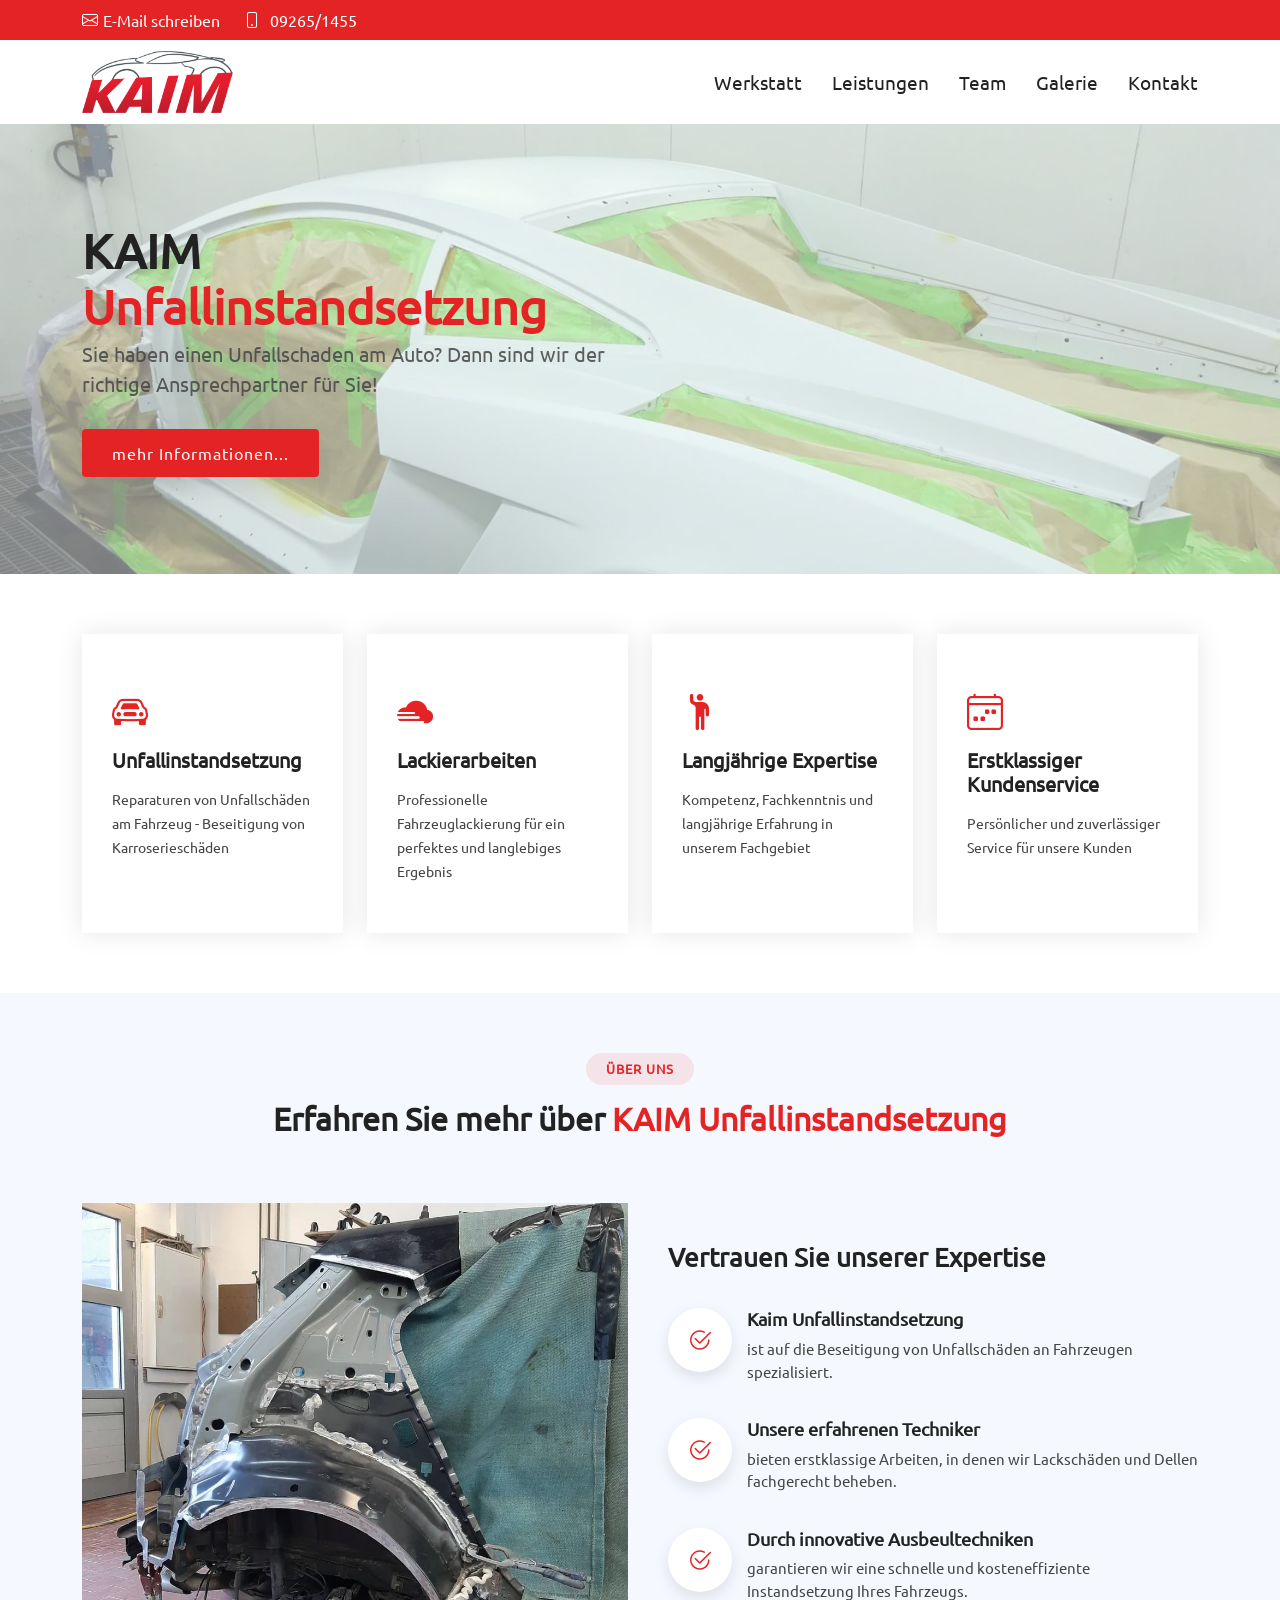
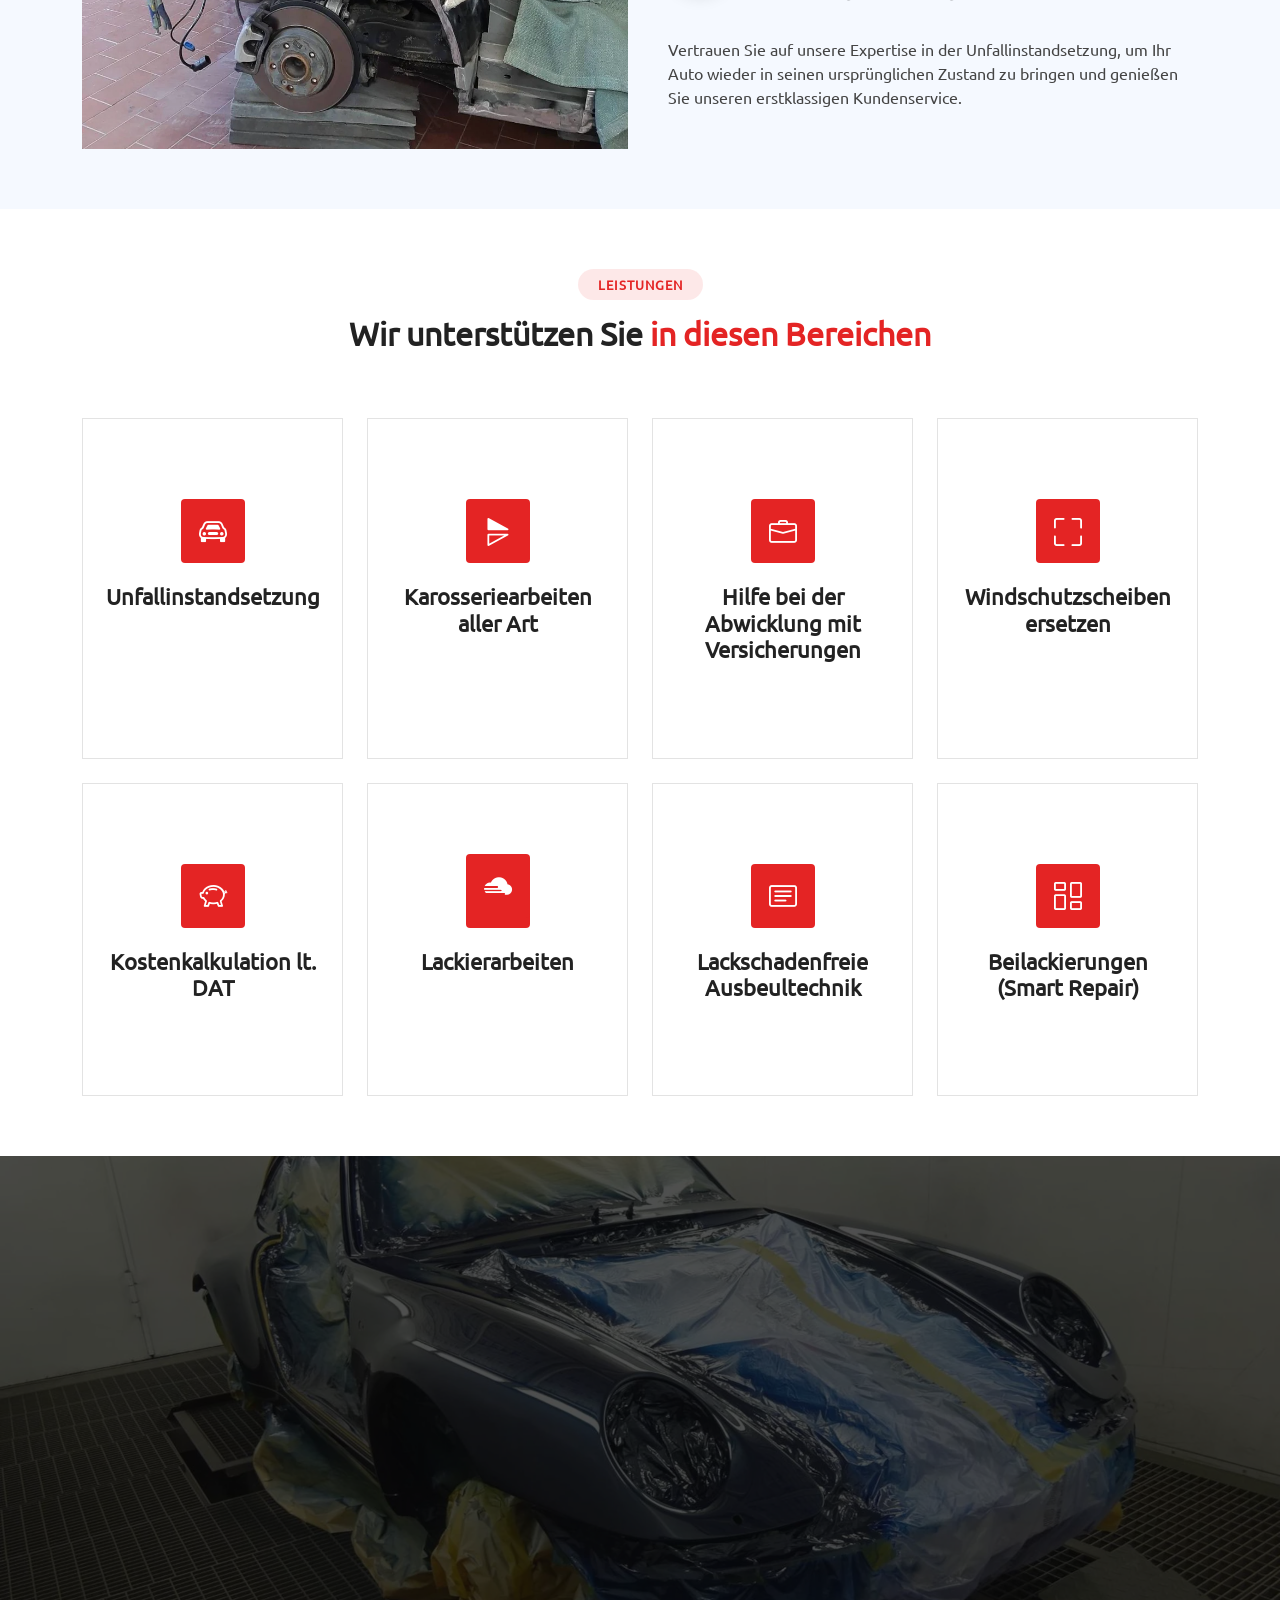
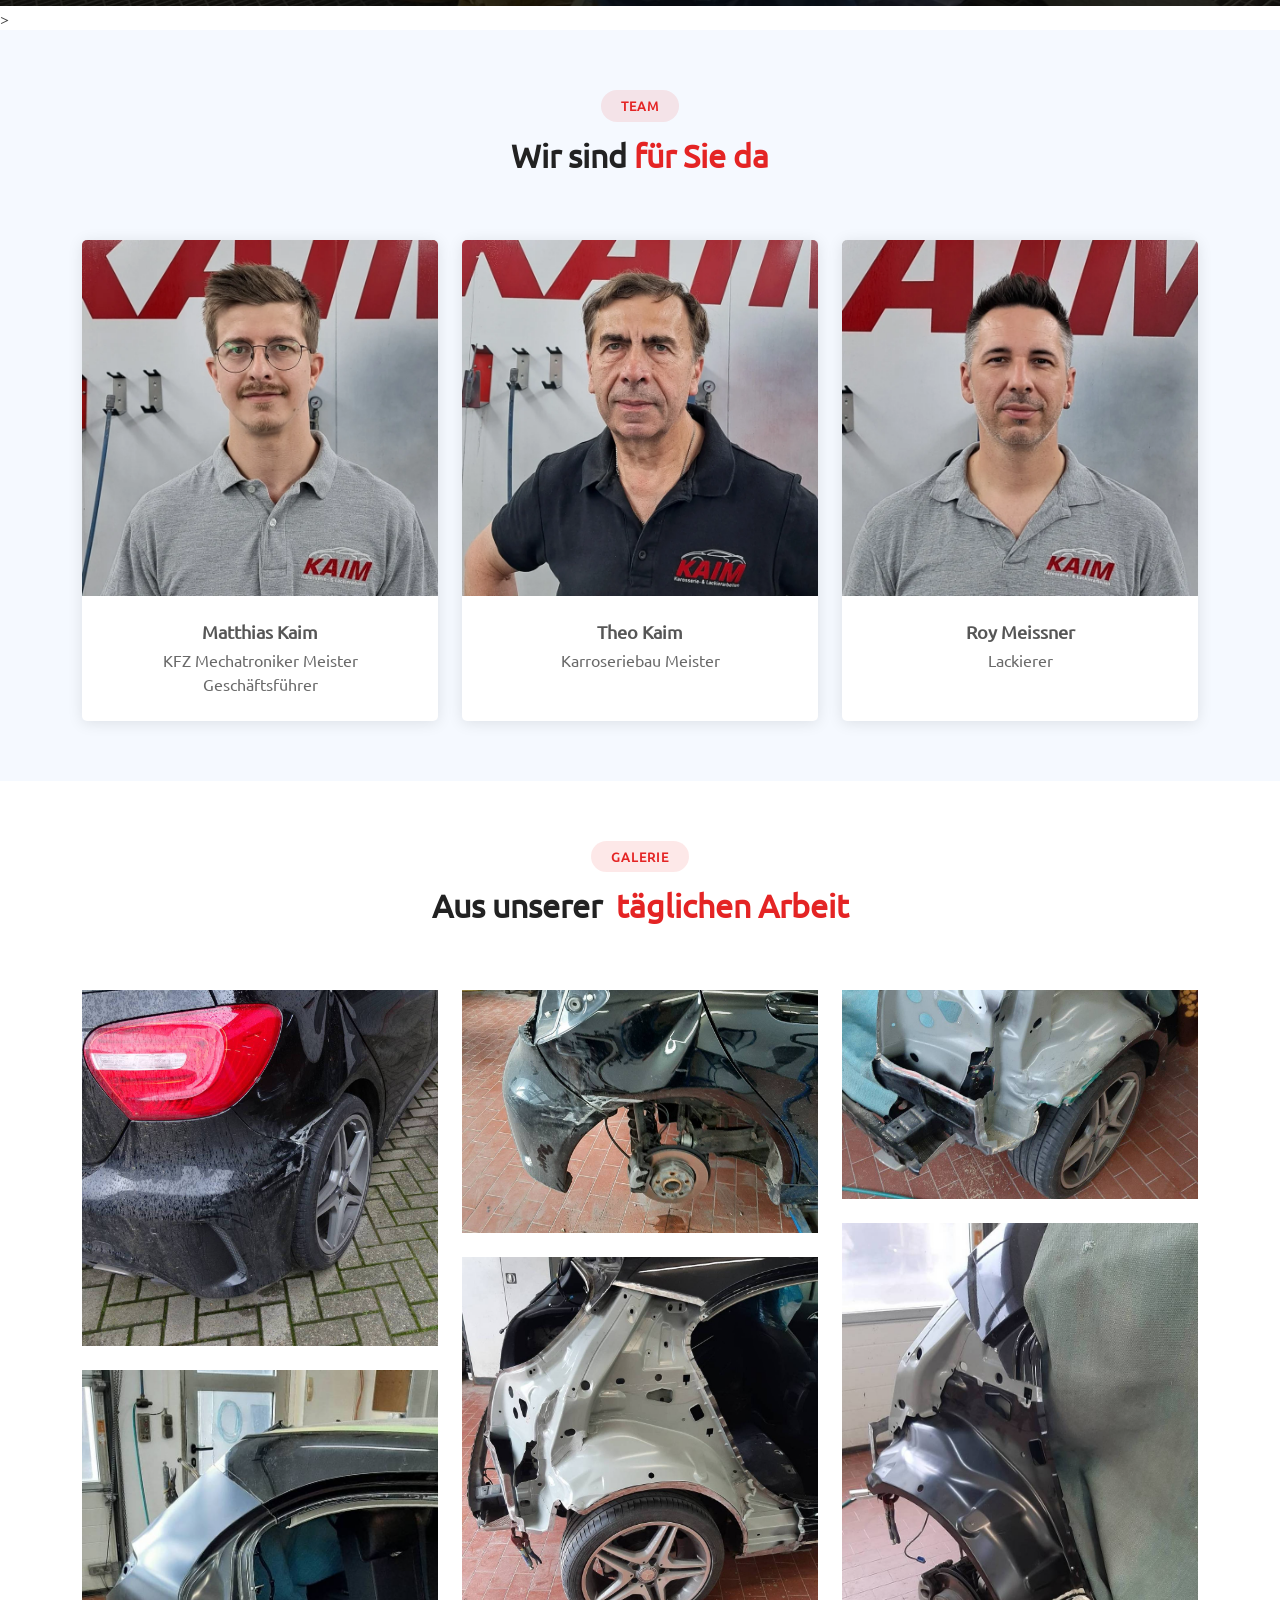
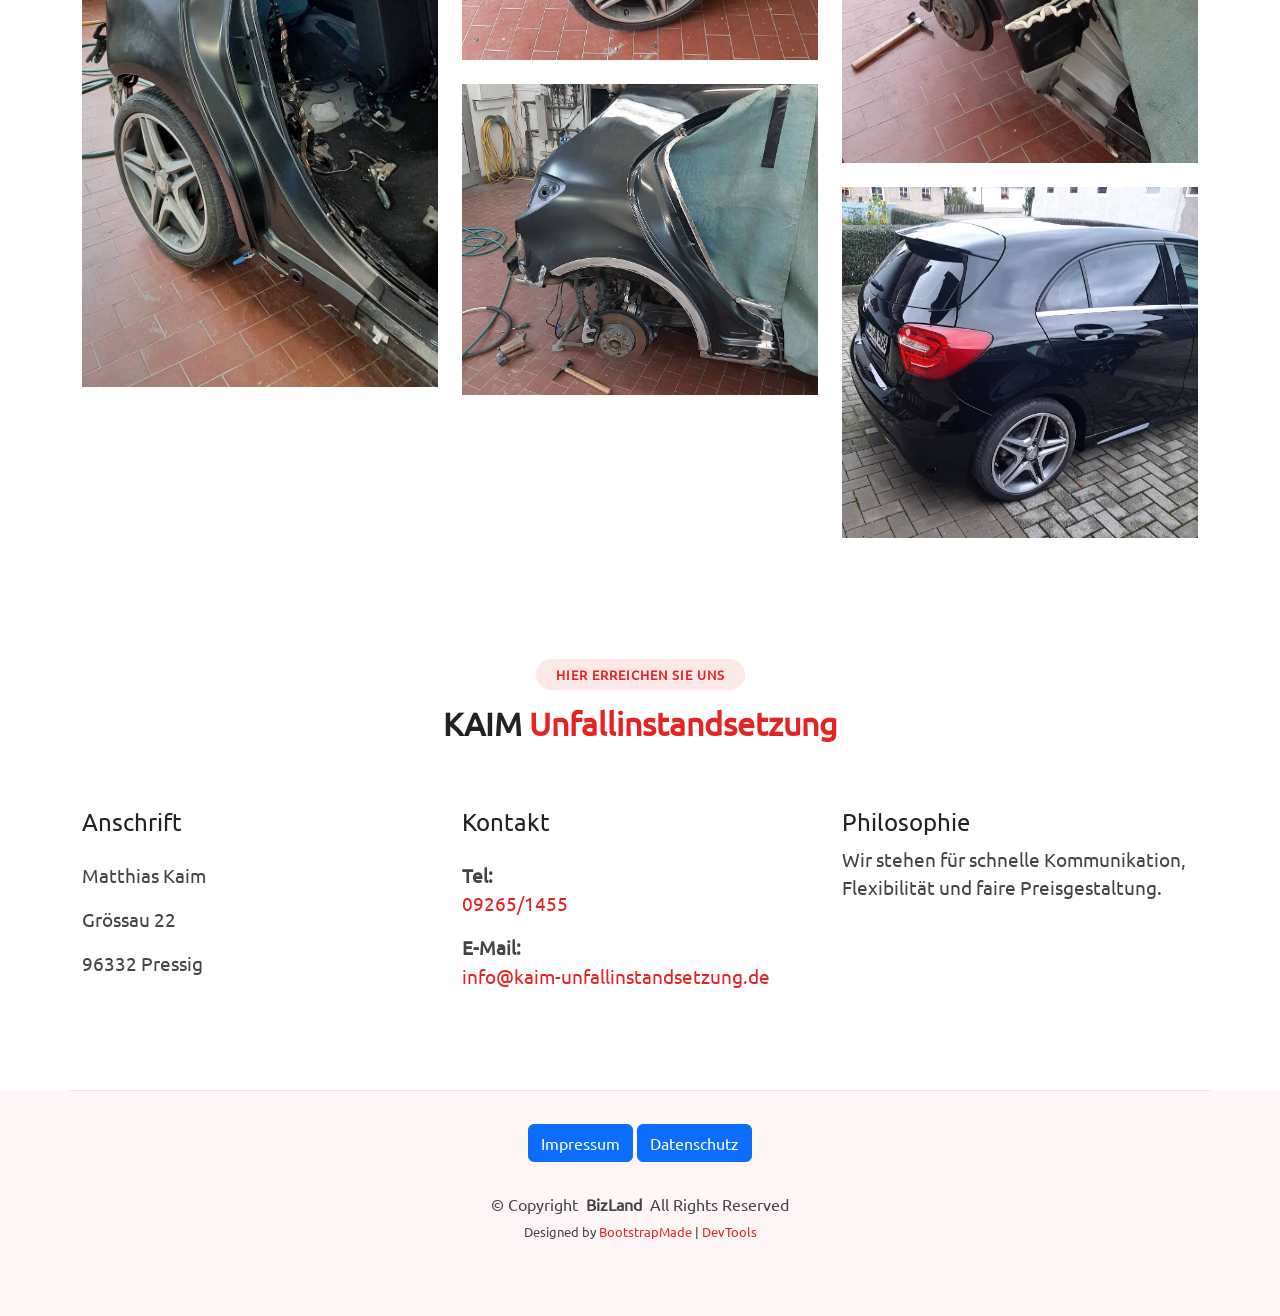
==== commit 3d9055e9: "neue Teambilder" ====
--- a/www/index.html
+++ b/www/index.html
@@ -289,10 +289,10 @@
 
         <div class="row gy-4">
 
-          <div class="col-lg-4 col-md-6 d-flex align-items-stretch" data-aos="fade-up" data-aos-delay="100">
+          <div class="col-lg-4 d-flex align-items-stretch" data-aos="fade-up" data-aos-delay="100">
             <div class="team-member">
               <div class="member-img">
-                <img src="assets/img/team/matthias-kaim.jpg" class="img-fluid" alt="Kaim Unfallinstandsetzung - Matthias Kaim">
+                <img src="assets/img/team/matthias-kaim.webp" class="img-fluid" alt="Kaim Unfallinstandsetzung - Matthias Kaim">
               </div>
               <div class="member-info">
                 <h4>Matthias Kaim</h4>
@@ -301,10 +301,10 @@
             </div>
           </div><!-- End Team Member -->
 
-          <div class="col-lg-4 col-md-6 d-flex align-items-stretch" data-aos="fade-up" data-aos-delay="200">
+          <div class="col-lg-4 d-flex align-items-stretch" data-aos="fade-up" data-aos-delay="200">
             <div class="team-member">
               <div class="member-img">
-                <img src="assets/img/team/theo-kaim.jpg" class="img-fluid" alt="Kaim Unfallinstandsetzung - Theo Kaim">
+                <img src="assets/img/team/theo-kaim.webp" class="img-fluid" alt="Kaim Unfallinstandsetzung - Theo Kaim">
               </div>
               <div class="member-info">
                 <h4>Theo Kaim</h4>
@@ -313,10 +313,10 @@
             </div>
           </div><!-- End Team Member -->
 
-          <div class="col-lg-4 col-md-6 d-flex align-items-stretch" data-aos="fade-up" data-aos-delay="300">
+          <div class="col-lg-4 d-flex align-items-stretch" data-aos="fade-up" data-aos-delay="300">
             <div class="team-member">
               <div class="member-img">
-                <img src="assets/img/team/roy-meissner.jpg" class="img-fluid" alt="Kaim Unfallinstandsetzung - Roy Meissner">
+                <img src="assets/img/team/roy-meissner.webp" class="img-fluid" alt="Kaim Unfallinstandsetzung - Roy Meissner">
               </div>
               <div class="member-info">
                 <h4>Roy Meissner</h4>
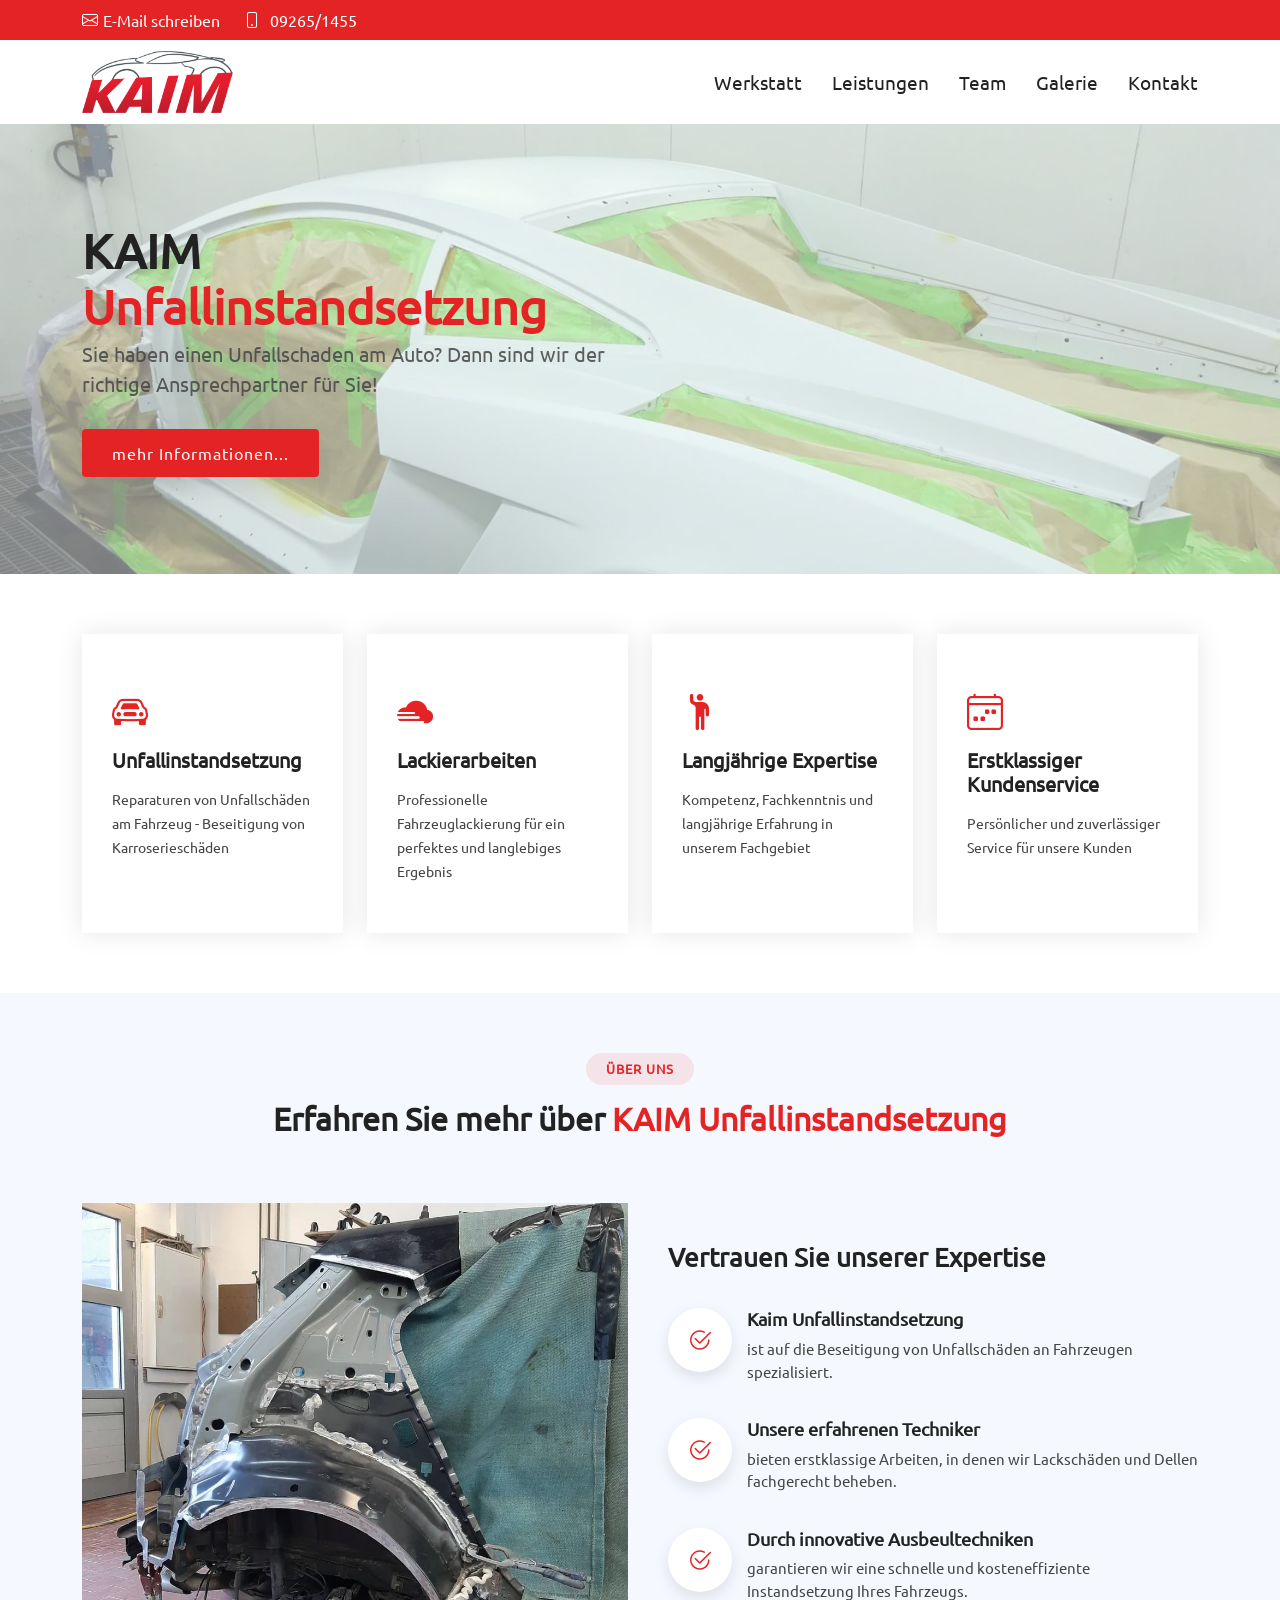
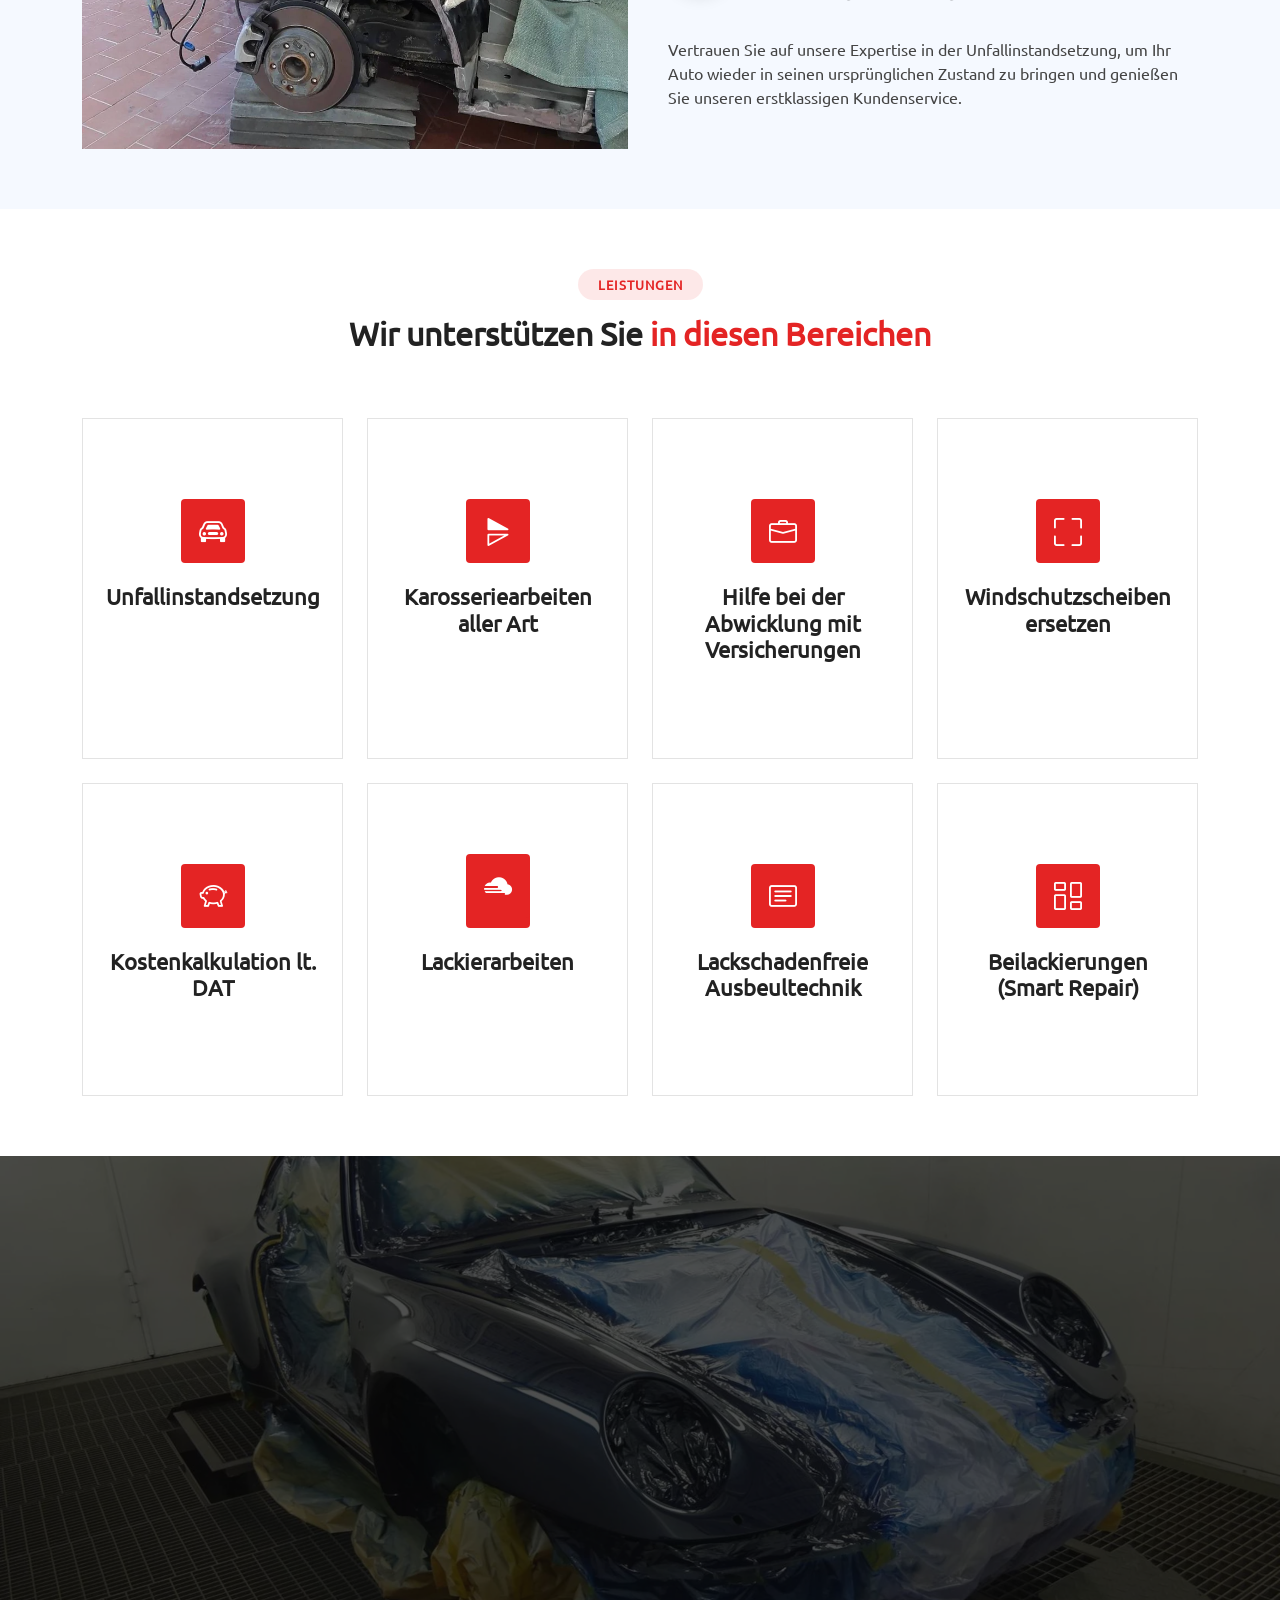
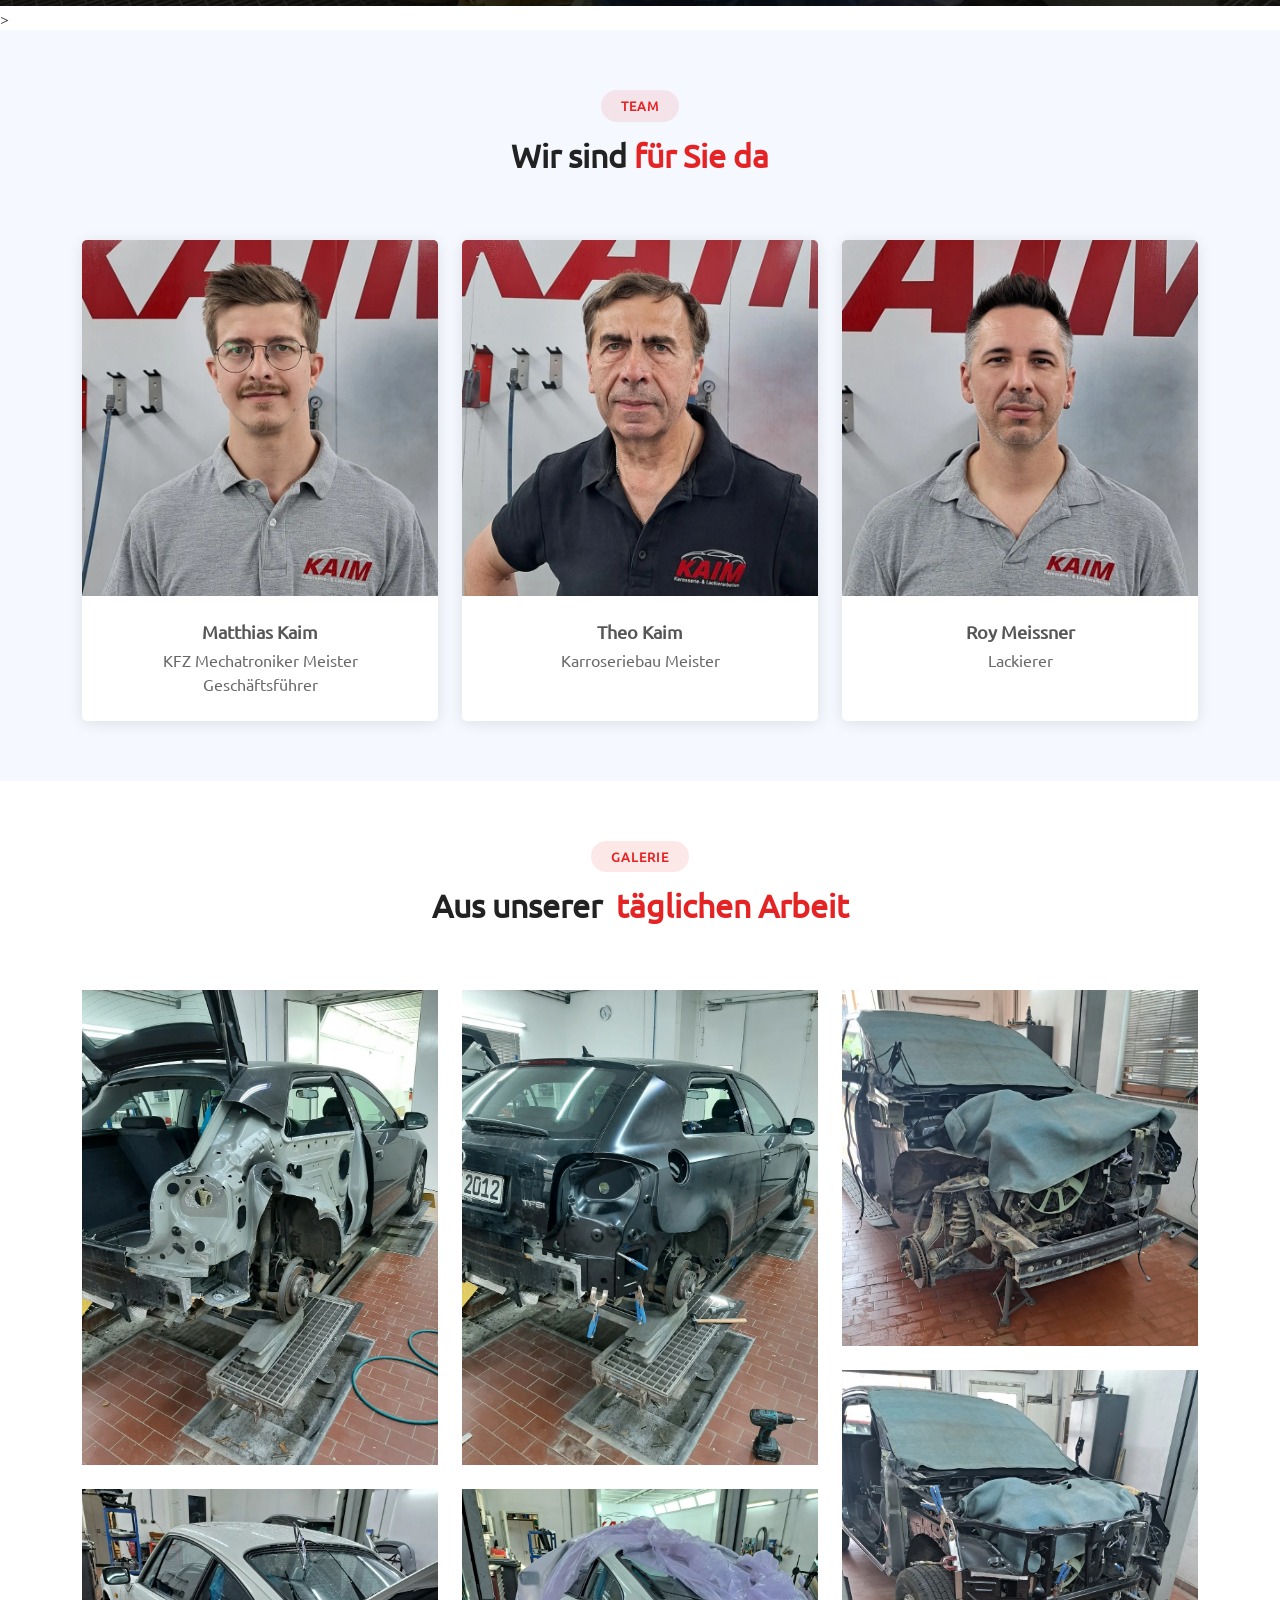
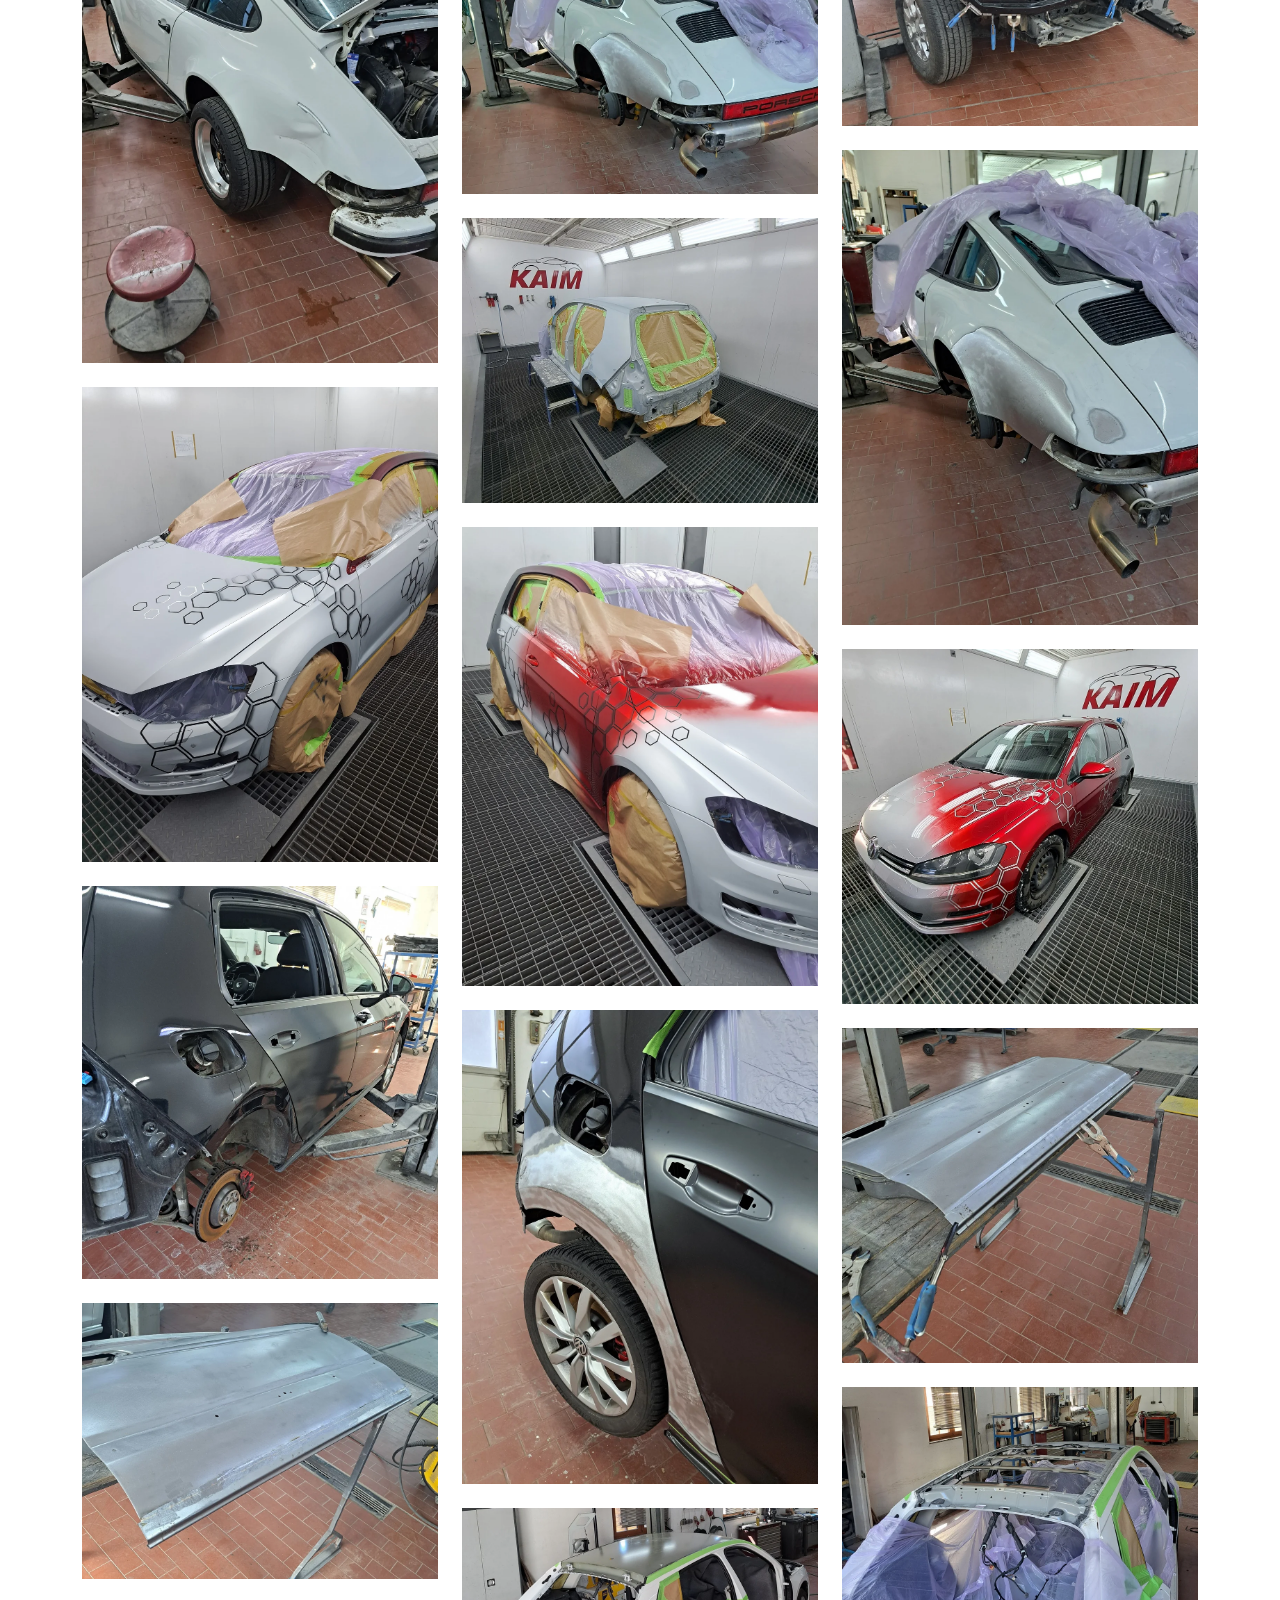
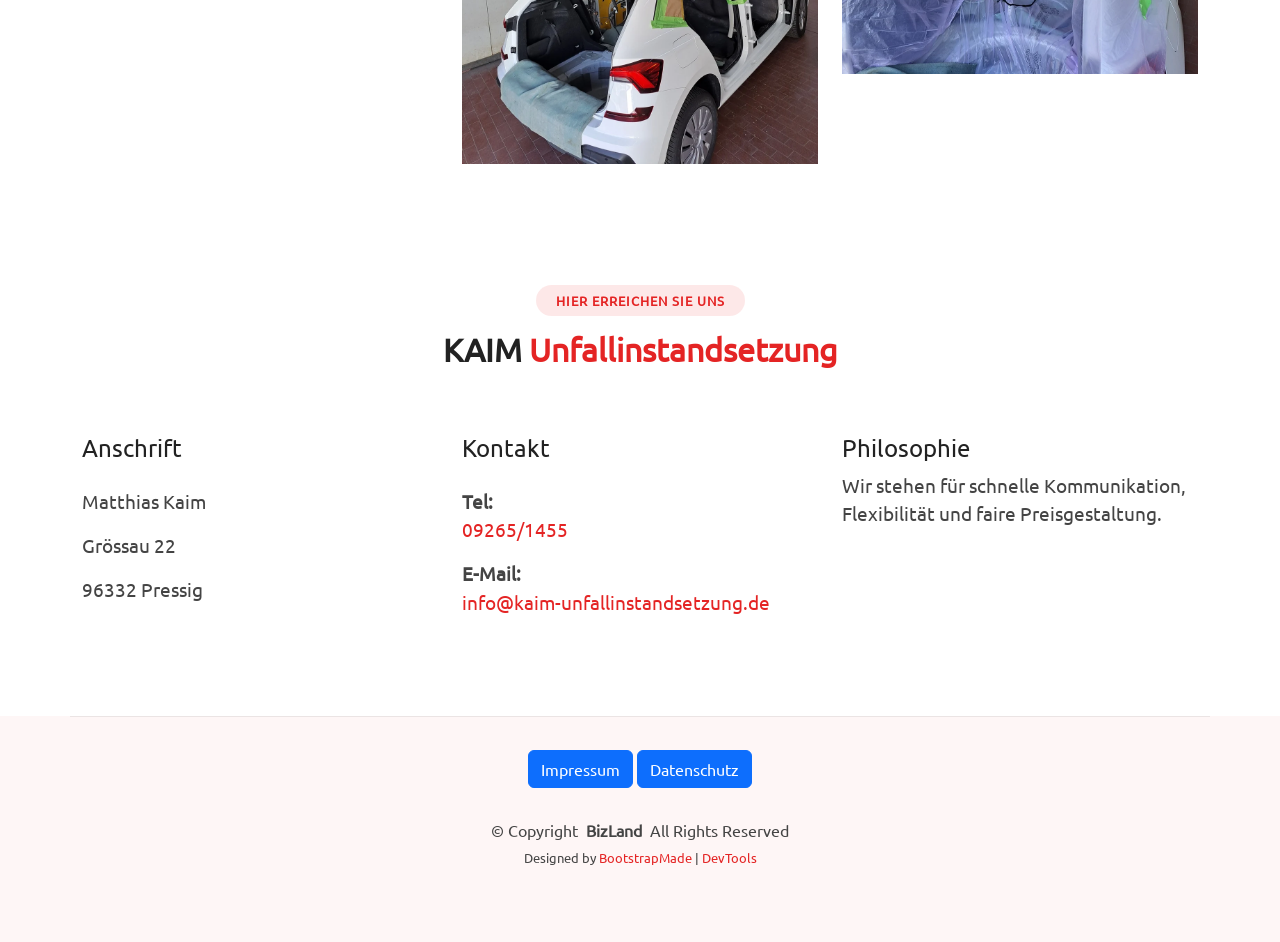
==== commit 58a4329d: "Bearbeitung Bildmaterial Galerie" ====
--- a/www/index.html
+++ b/www/index.html
@@ -345,68 +345,140 @@
           <div class="row gy-4 isotope-container" data-aos="fade-up" data-aos-delay="200">
 
             <div class="col-lg-4 col-md-6 portfolio-item isotope-item filter-app">
-              <img src="assets/img/masonry-portfolio/masonry-portfolio-1.jpg" class="img-fluid" alt="Anfangszustand">
+              <img src="assets/img/masonry-portfolio/masonry-portfolio-1.webp" class="img-fluid" alt="Anfangszustand">
               <div class="portfolio-info">
                 <h4>Anfangszustand</h4>
-                <a href="assets/img/masonry-portfolio/masonry-portfolio-1.jpg" title="Anfangszustand" data-gallery="portfolio-gallery-app" class="glightbox preview-link"><i class="bi bi-zoom-in"></i></a>
-              </div>
-            </div><!-- End Portfolio Item -->
-
-            <div class="col-lg-4 col-md-6 portfolio-item isotope-item filter-product">
-              <img src="assets/img/masonry-portfolio/masonry-portfolio-2.jpg" class="img-fluid" alt="Zwischenzustand">
-              <div class="portfolio-info">
-                <h4>Zwischenzustand</h4>
-                <a href="assets/img/masonry-portfolio/masonry-portfolio-2.jpg" title="Zwischenzustand" data-gallery="portfolio-gallery-product" class="glightbox preview-link"><i class="bi bi-zoom-in"></i></a>
+                <a href="assets/img/masonry-portfolio/masonry-portfolio-1.webp" title="Anfangszustand" data-gallery="portfolio-gallery-app" class="glightbox preview-link"><i class="bi bi-zoom-in"></i></a>
+              </div>
+            </div><!-- End Portfolio Item -->
+
+            <div class="col-lg-4 col-md-6 portfolio-item isotope-item filter-product">
+              <img src="assets/img/masonry-portfolio/masonry-portfolio-2.webp" class="img-fluid" alt="Zwischenzustand">
+              <div class="portfolio-info">
+                <h4>Zwischenzustand</h4>
+                <a href="assets/img/masonry-portfolio/masonry-portfolio-2.webp" title="Zwischenzustand" data-gallery="portfolio-gallery-product" class="glightbox preview-link"><i class="bi bi-zoom-in"></i></a>
               </div>
             </div><!-- End Portfolio Item -->
 
             <div class="col-lg-4 col-md-6 portfolio-item isotope-item filter-branding">
-              <img src="assets/img/masonry-portfolio/masonry-portfolio-3.jpg" class="img-fluid" alt="Zwischenzustand">
-              <div class="portfolio-info">
-                <h4>Zwischenzustand</h4>
-                <a href="assets/img/masonry-portfolio/masonry-portfolio-3.jpg" title="Zwischenzustand" data-gallery="portfolio-gallery-branding" class="glightbox preview-link"><i class="bi bi-zoom-in"></i></a>
+              <img src="assets/img/masonry-portfolio/masonry-portfolio-3.webp" class="img-fluid" alt="Zwischenzustand">
+              <div class="portfolio-info">
+                <h4>Zwischenzustand</h4>
+                <a href="assets/img/masonry-portfolio/masonry-portfolio-3.webp" title="Zwischenzustand" data-gallery="portfolio-gallery-branding" class="glightbox preview-link"><i class="bi bi-zoom-in"></i></a>
               </div>
             </div><!-- End Portfolio Item -->
 
             <div class="col-lg-4 col-md-6 portfolio-item isotope-item filter-app">
-              <img src="assets/img/masonry-portfolio/masonry-portfolio-4.jpg" class="img-fluid" alt="Zwischenzustand">
-              <div class="portfolio-info">
-                <h4>Zwischenzustand</h4>
-                <a href="assets/img/masonry-portfolio/masonry-portfolio-4.jpg" title="Zwischenzustand" data-gallery="portfolio-gallery-app" class="glightbox preview-link"><i class="bi bi-zoom-in"></i></a>
-              </div>
-            </div><!-- End Portfolio Item -->
-
-            <div class="col-lg-4 col-md-6 portfolio-item isotope-item filter-product">
-              <img src="assets/img/masonry-portfolio/masonry-portfolio-5.jpg" class="img-fluid" alt="Zwischenzustand">
-              <div class="portfolio-info">
-                <h4>Zwischenzustand</h4>
-                <a href="assets/img/masonry-portfolio/masonry-portfolio-5.jpg" title="Zwischenzustand" data-gallery="portfolio-gallery-product" class="glightbox preview-link"><i class="bi bi-zoom-in"></i></a>
+              <img src="assets/img/masonry-portfolio/masonry-portfolio-4.webp" class="img-fluid" alt="Zwischenzustand">
+              <div class="portfolio-info">
+                <h4>Zwischenzustand</h4>
+                <a href="assets/img/masonry-portfolio/masonry-portfolio-4.webp" title="Zwischenzustand" data-gallery="portfolio-gallery-app" class="glightbox preview-link"><i class="bi bi-zoom-in"></i></a>
+              </div>
+            </div><!-- End Portfolio Item -->
+
+            <div class="col-lg-4 col-md-6 portfolio-item isotope-item filter-product">
+              <img src="assets/img/masonry-portfolio/masonry-portfolio-5.webp" class="img-fluid" alt="Zwischenzustand">
+              <div class="portfolio-info">
+                <h4>Zwischenzustand</h4>
+                <a href="assets/img/masonry-portfolio/masonry-portfolio-5.webp" title="Zwischenzustand" data-gallery="portfolio-gallery-product" class="glightbox preview-link"><i class="bi bi-zoom-in"></i></a>
               </div>
             </div><!-- End Portfolio Item -->
 
             <div class="col-lg-4 col-md-6 portfolio-item isotope-item filter-branding">
-              <img src="assets/img/masonry-portfolio/masonry-portfolio-6.jpg" class="img-fluid" alt="Zwischenzustand">
-              <div class="portfolio-info">
-                <h4>Zwischenzustand</h4>
-                <a href="assets/img/masonry-portfolio/masonry-portfolio-6.jpg" title="Zwischenzustand" data-gallery="portfolio-gallery-branding" class="glightbox preview-link"><i class="bi bi-zoom-in"></i></a>
+              <img src="assets/img/masonry-portfolio/masonry-portfolio-6.webp" class="img-fluid" alt="Zwischenzustand">
+              <div class="portfolio-info">
+                <h4>Zwischenzustand</h4>
+                <a href="assets/img/masonry-portfolio/masonry-portfolio-6.webp" title="Zwischenzustand" data-gallery="portfolio-gallery-branding" class="glightbox preview-link"><i class="bi bi-zoom-in"></i></a>
               </div>
             </div><!-- End Portfolio Item -->
 
             <div class="col-lg-4 col-md-6 portfolio-item isotope-item filter-app">
-              <img src="assets/img/masonry-portfolio/masonry-portfolio-7.jpg" class="img-fluid" alt="Zwischenzustand">
-              <div class="portfolio-info">
-                <h4>Zwischenzustand</h4>
-                <a href="assets/img/masonry-portfolio/masonry-portfolio-7.jpg" title="Zwischenzustand" data-gallery="portfolio-gallery-app" class="glightbox preview-link"><i class="bi bi-zoom-in"></i></a>
-              </div>
-            </div><!-- End Portfolio Item -->
-
-            <div class="col-lg-4 col-md-6 portfolio-item isotope-item filter-product">
-              <img src="assets/img/masonry-portfolio/masonry-portfolio-8.jpg" class="img-fluid" alt="Endzustand">
+              <img src="assets/img/masonry-portfolio/masonry-portfolio-7.webp" class="img-fluid" alt="Zwischenzustand">
+              <div class="portfolio-info">
+                <h4>Zwischenzustand</h4>
+                <a href="assets/img/masonry-portfolio/masonry-portfolio-7.webp" title="Zwischenzustand" data-gallery="portfolio-gallery-app" class="glightbox preview-link"><i class="bi bi-zoom-in"></i></a>
+              </div>
+            </div><!-- End Portfolio Item -->
+
+            <div class="col-lg-4 col-md-6 portfolio-item isotope-item filter-product">
+              <img src="assets/img/masonry-portfolio/masonry-portfolio-8.webp" class="img-fluid" alt="Endzustand">
               <div class="portfolio-info">
                 <h4>Endzustand</h4>
-                <a href="assets/img/masonry-portfolio/masonry-portfolio-8.jpg" title="Endzustand" data-gallery="portfolio-gallery-product" class="glightbox preview-link"><i class="bi bi-zoom-in"></i></a>
-              </div>
-            </div><!-- End Portfolio Item -->
+                <a href="assets/img/masonry-portfolio/masonry-portfolio-8.webp" title="Endzustand" data-gallery="portfolio-gallery-product" class="glightbox preview-link"><i class="bi bi-zoom-in"></i></a>
+              </div>
+            </div><!-- End Portfolio Item -->
+
+            <div class="col-lg-4 col-md-6 portfolio-item isotope-item filter-product">
+              <img src="assets/img/masonry-portfolio/masonry-portfolio-9.webp" class="img-fluid" alt="Zwischenzustand">
+              <div class="portfolio-info">
+                <h4>Zwischenzustand</h4>
+                <a href="assets/img/masonry-portfolio/masonry-portfolio-9.webp" title="Zwischenzustand" data-gallery="portfolio-gallery-product" class="glightbox preview-link"><i class="bi bi-zoom-in"></i></a>
+              </div>
+            </div><!-- End Portfolio Item -->
+            
+            <div class="col-lg-4 col-md-6 portfolio-item isotope-item filter-product">
+              <img src="assets/img/masonry-portfolio/masonry-portfolio-10.webp" class="img-fluid" alt="Zwischenzustand">
+              <div class="portfolio-info">
+                <h4>Zwischenzustand</h4>
+                <a href="assets/img/masonry-portfolio/masonry-portfolio-10.webp" title="Zwischenzustand" data-gallery="portfolio-gallery-product" class="glightbox preview-link"><i class="bi bi-zoom-in"></i></a>
+              </div>
+            </div><!-- End Portfolio Item -->
+            
+            <div class="col-lg-4 col-md-6 portfolio-item isotope-item filter-product">
+              <img src="assets/img/masonry-portfolio/masonry-portfolio-11.webp" class="img-fluid" alt="Endzustand">
+              <div class="portfolio-info">
+                <h4>Endzustand</h4>
+                <a href="assets/img/masonry-portfolio/masonry-portfolio-11.webp" title="Endzustand" data-gallery="portfolio-gallery-product" class="glightbox preview-link"><i class="bi bi-zoom-in"></i></a>
+              </div>
+            </div><!-- End Portfolio Item -->
+            
+            <div class="col-lg-4 col-md-6 portfolio-item isotope-item filter-product">
+              <img src="assets/img/masonry-portfolio/masonry-portfolio-12.webp" class="img-fluid" alt="Zwischenzustand">
+              <div class="portfolio-info">
+                <h4>Zwischenzustand</h4>
+                <a href="assets/img/masonry-portfolio/masonry-portfolio-12.webp" title="Zwischenzustand" data-gallery="portfolio-gallery-product" class="glightbox preview-link"><i class="bi bi-zoom-in"></i></a>
+              </div>
+            </div><!-- End Portfolio Item -->
+            
+            <div class="col-lg-4 col-md-6 portfolio-item isotope-item filter-product">
+              <img src="assets/img/masonry-portfolio/masonry-portfolio-13.webp" class="img-fluid" alt="Zwischenzustand">
+              <div class="portfolio-info">
+                <h4>Zwischenzustand</h4>
+                <a href="assets/img/masonry-portfolio/masonry-portfolio-13.webp" title="Zwischenzustand" data-gallery="portfolio-gallery-product" class="glightbox preview-link"><i class="bi bi-zoom-in"></i></a>
+              </div>
+            </div><!-- End Portfolio Item -->
+            
+            <div class="col-lg-4 col-md-6 portfolio-item isotope-item filter-product">
+              <img src="assets/img/masonry-portfolio/masonry-portfolio-14.webp" class="img-fluid" alt="Zwischenzustand">
+              <div class="portfolio-info">
+                <h4>Zwischenzustand</h4>
+                <a href="assets/img/masonry-portfolio/masonry-portfolio-14.webp" title="Zwischenzustand" data-gallery="portfolio-gallery-product" class="glightbox preview-link"><i class="bi bi-zoom-in"></i></a>
+              </div>
+            </div><!-- End Portfolio Item -->
+            
+            <div class="col-lg-4 col-md-6 portfolio-item isotope-item filter-product">
+              <img src="assets/img/masonry-portfolio/masonry-portfolio-15.webp" class="img-fluid" alt="Zwischenzustand">
+              <div class="portfolio-info">
+                <h4>Zwischenzustand</h4>
+                <a href="assets/img/masonry-portfolio/masonry-portfolio-15.webp" title="Zwischenzustand" data-gallery="portfolio-gallery-product" class="glightbox preview-link"><i class="bi bi-zoom-in"></i></a>
+              </div>
+            </div><!-- End Portfolio Item -->
+            
+            <div class="col-lg-4 col-md-6 portfolio-item isotope-item filter-product">
+              <img src="assets/img/masonry-portfolio/masonry-portfolio-16.webp" class="img-fluid" alt="Zwischenzustand">
+              <div class="portfolio-info">
+                <h4>Zwischenzustand</h4>
+                <a href="assets/img/masonry-portfolio/masonry-portfolio-16.webp" title="Zwischenzustand" data-gallery="portfolio-gallery-product" class="glightbox preview-link"><i class="bi bi-zoom-in"></i></a>
+              </div>
+            </div><!-- End Portfolio Item -->
+            
+            <div class="col-lg-4 col-md-6 portfolio-item isotope-item filter-product">
+              <img src="assets/img/masonry-portfolio/masonry-portfolio-17.webp" class="img-fluid" alt="Zwischenzustand">
+              <div class="portfolio-info">
+                <h4>Zwischenzustand</h4>
+                <a href="assets/img/masonry-portfolio/masonry-portfolio-17.webp" title="Zwischenzustand" data-gallery="portfolio-gallery-product" class="glightbox preview-link"><i class="bi bi-zoom-in"></i></a>
+              </div>
+            </div><!-- End Portfolio Item -->            
 
           </div><!-- End Portfolio Container -->
 
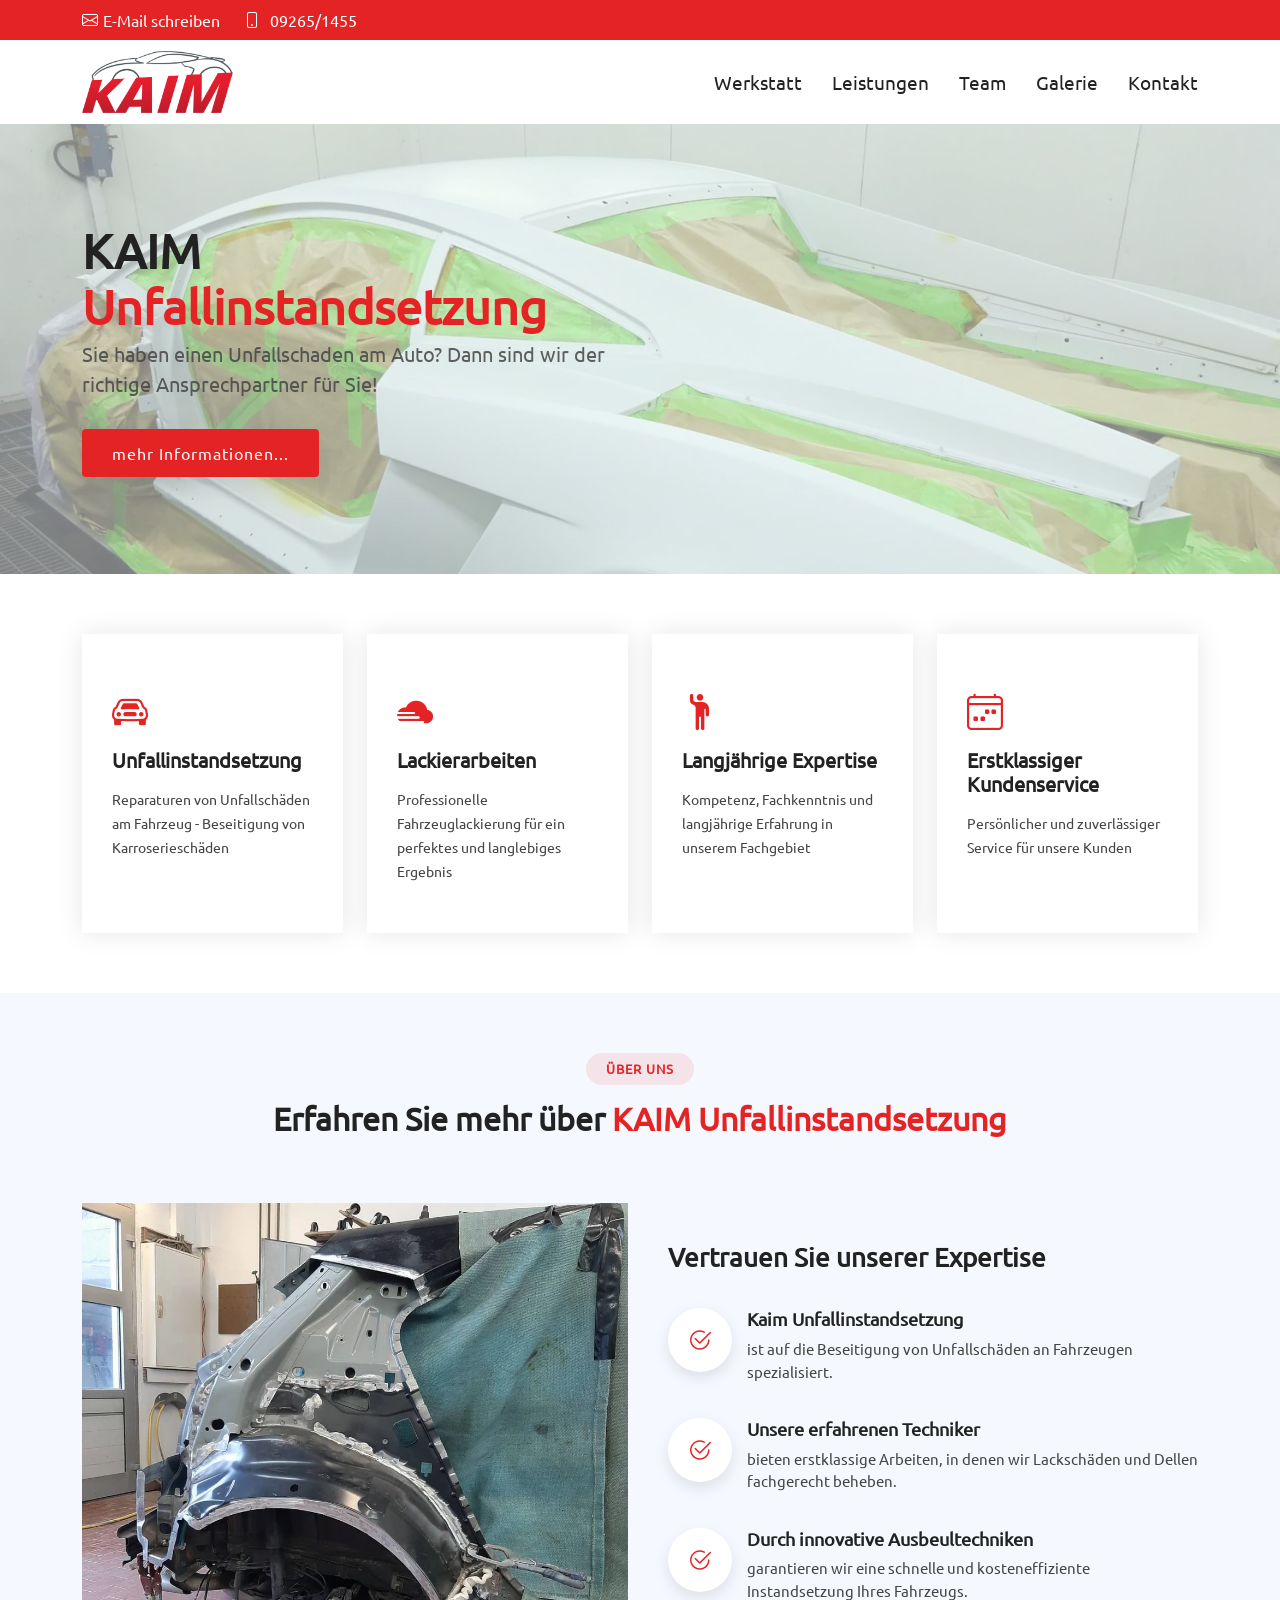
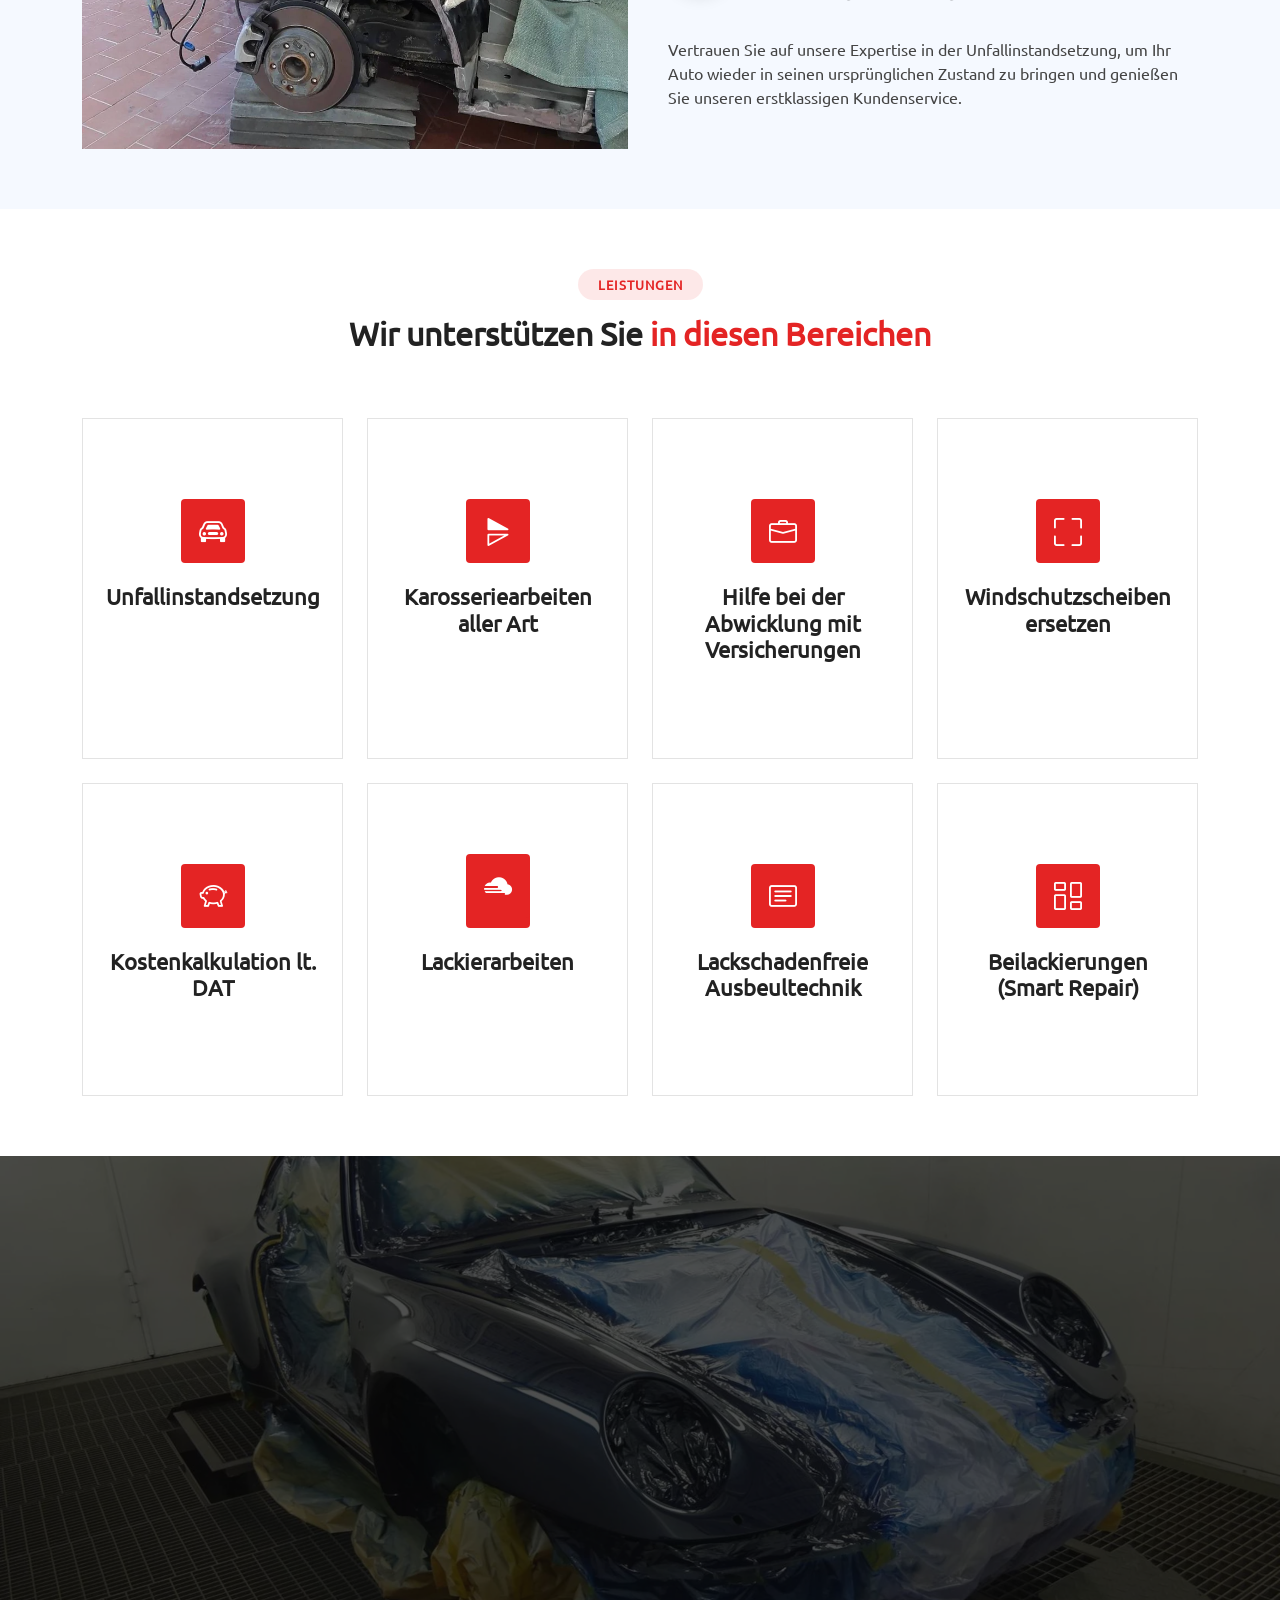
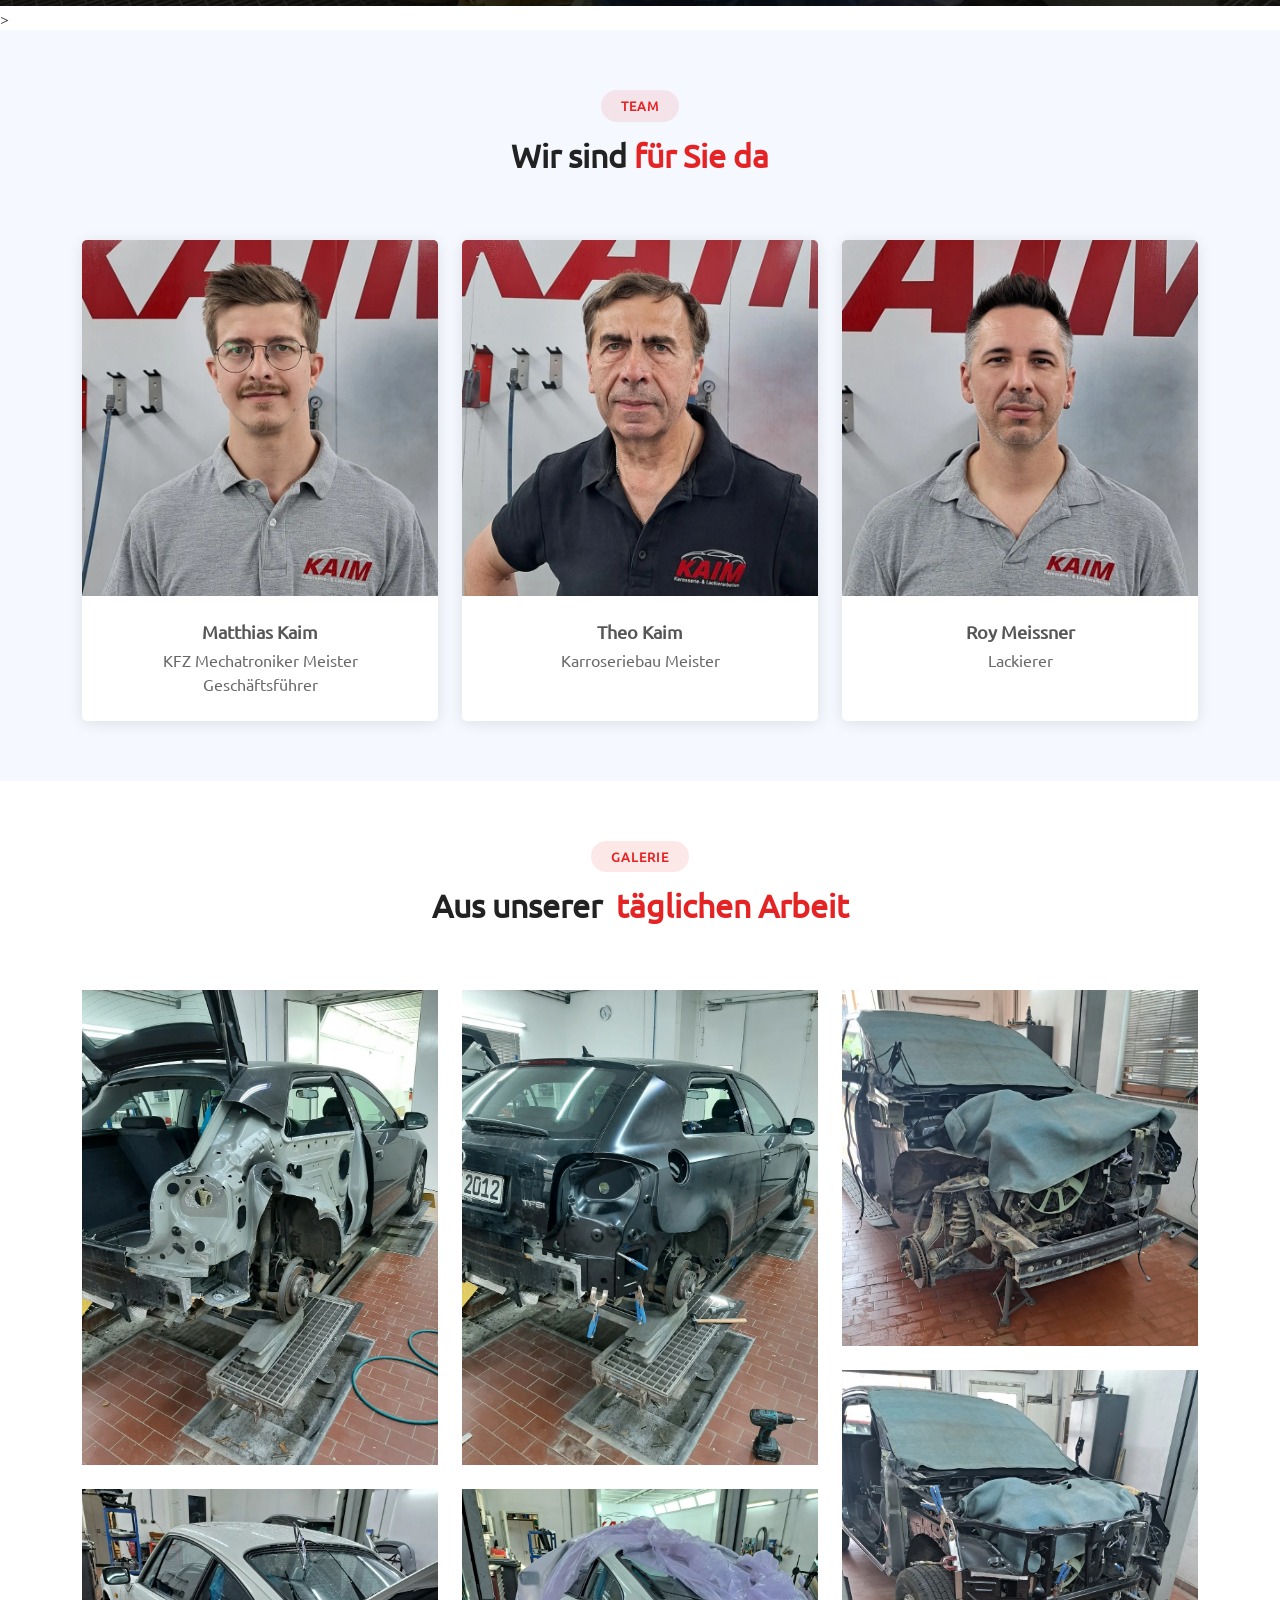
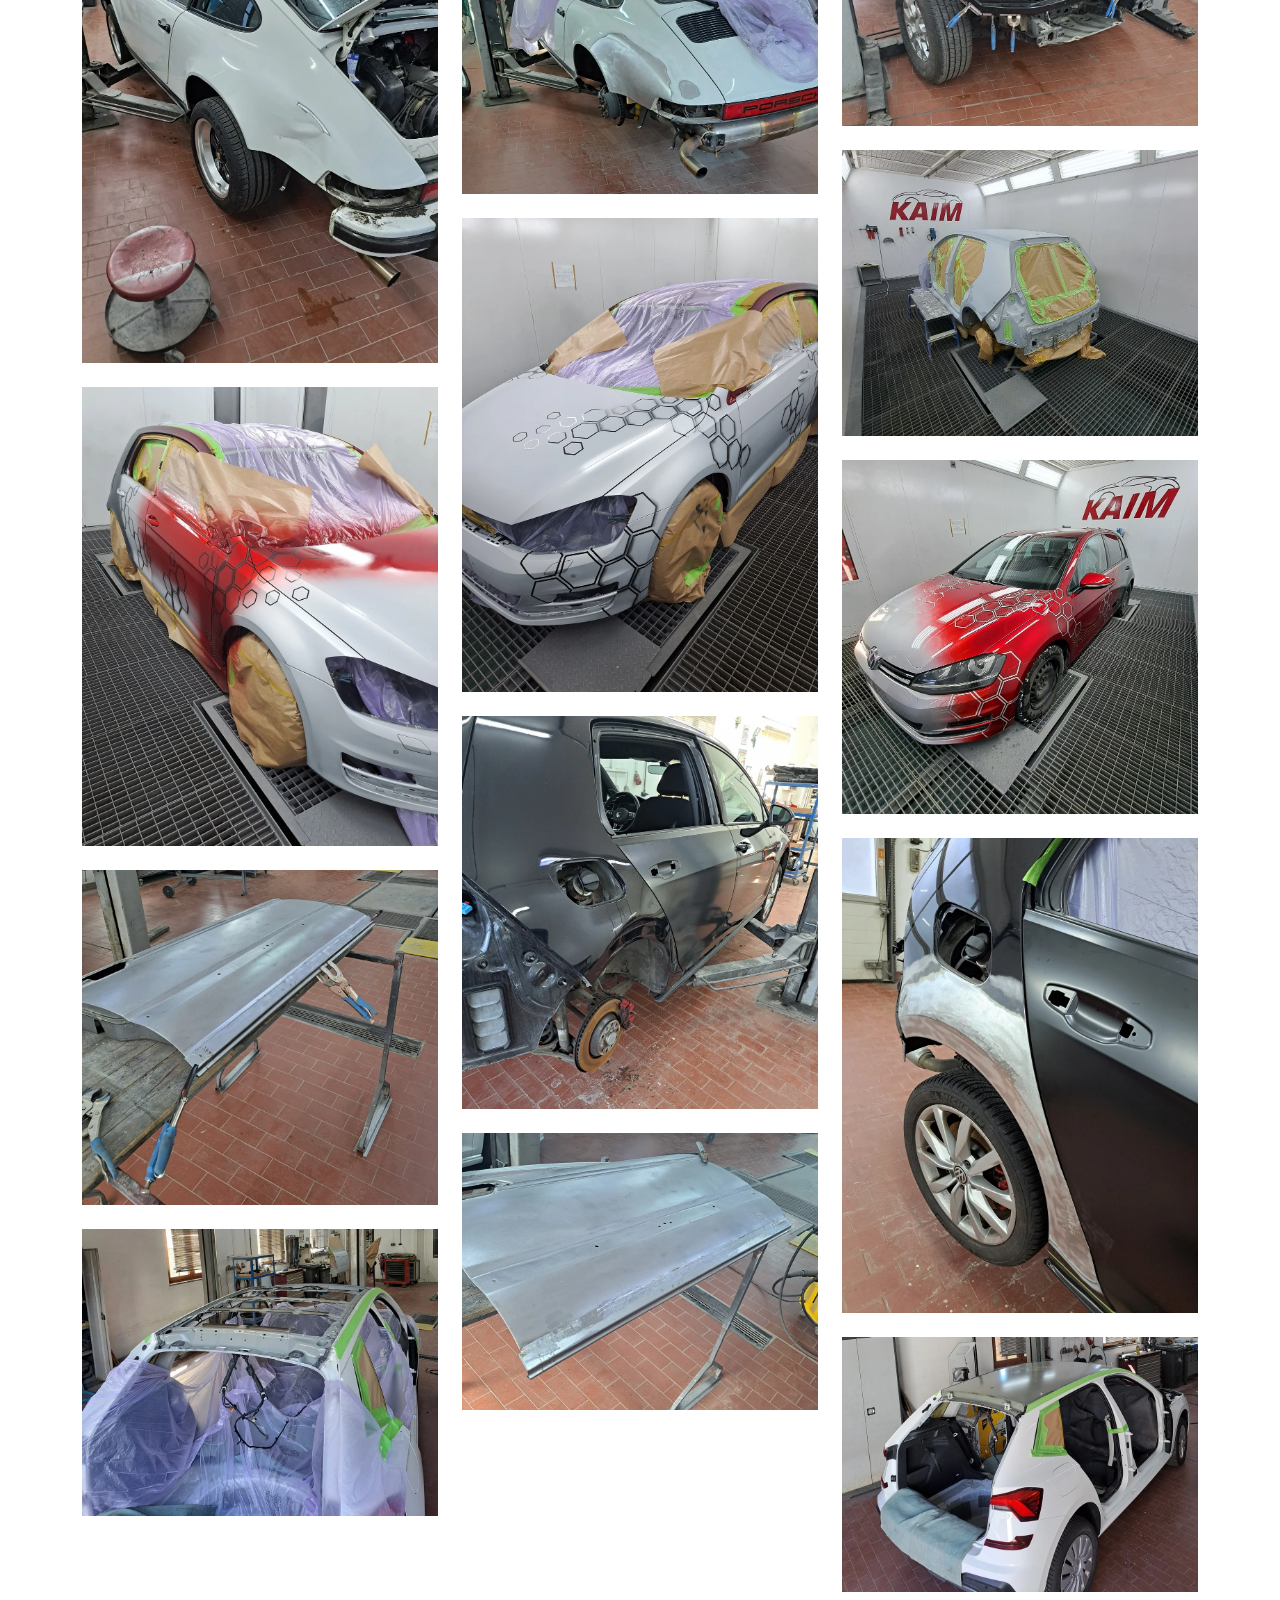
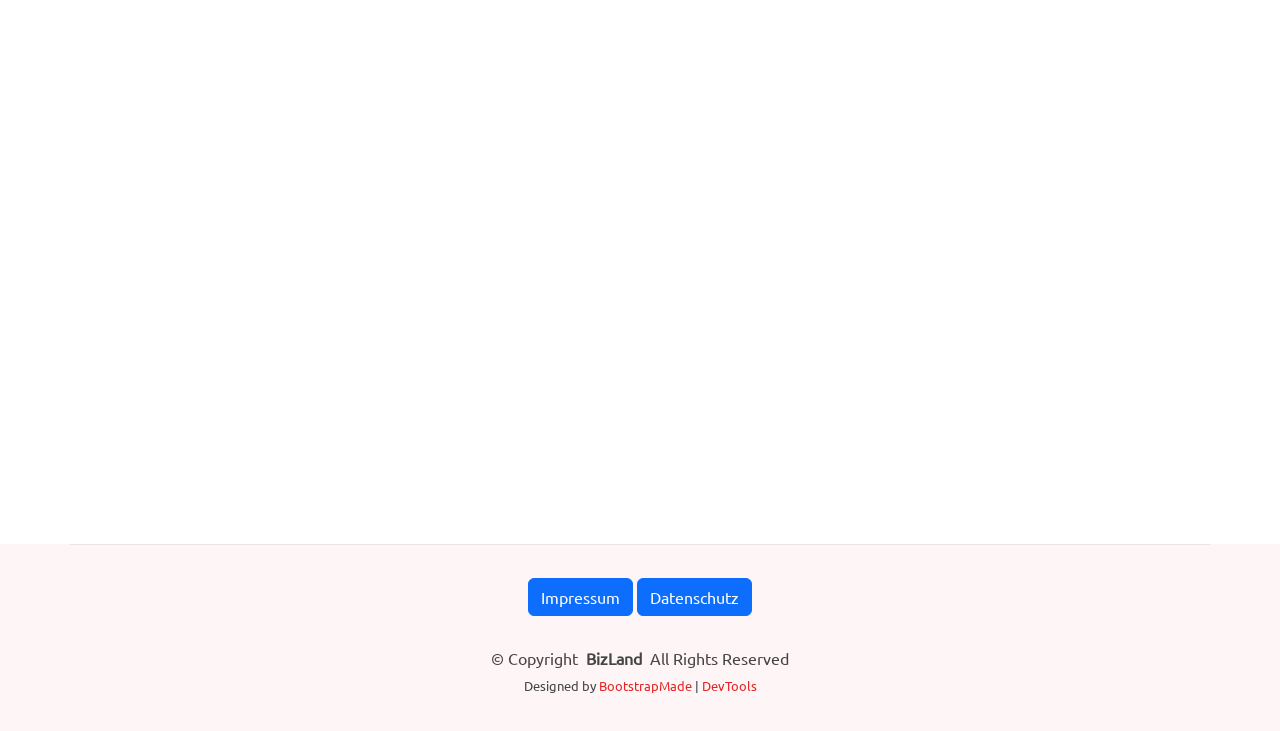
==== commit 689df161: "ein Bild aus Galerie gelöscht" ====
--- a/www/index.html
+++ b/www/index.html
@@ -389,14 +389,6 @@
               <div class="portfolio-info">
                 <h4>Zwischenzustand</h4>
                 <a href="assets/img/masonry-portfolio/masonry-portfolio-6.webp" title="Zwischenzustand" data-gallery="portfolio-gallery-branding" class="glightbox preview-link"><i class="bi bi-zoom-in"></i></a>
-              </div>
-            </div><!-- End Portfolio Item -->
-
-            <div class="col-lg-4 col-md-6 portfolio-item isotope-item filter-app">
-              <img src="assets/img/masonry-portfolio/masonry-portfolio-7.webp" class="img-fluid" alt="Zwischenzustand">
-              <div class="portfolio-info">
-                <h4>Zwischenzustand</h4>
-                <a href="assets/img/masonry-portfolio/masonry-portfolio-7.webp" title="Zwischenzustand" data-gallery="portfolio-gallery-app" class="glightbox preview-link"><i class="bi bi-zoom-in"></i></a>
               </div>
             </div><!-- End Portfolio Item -->
 
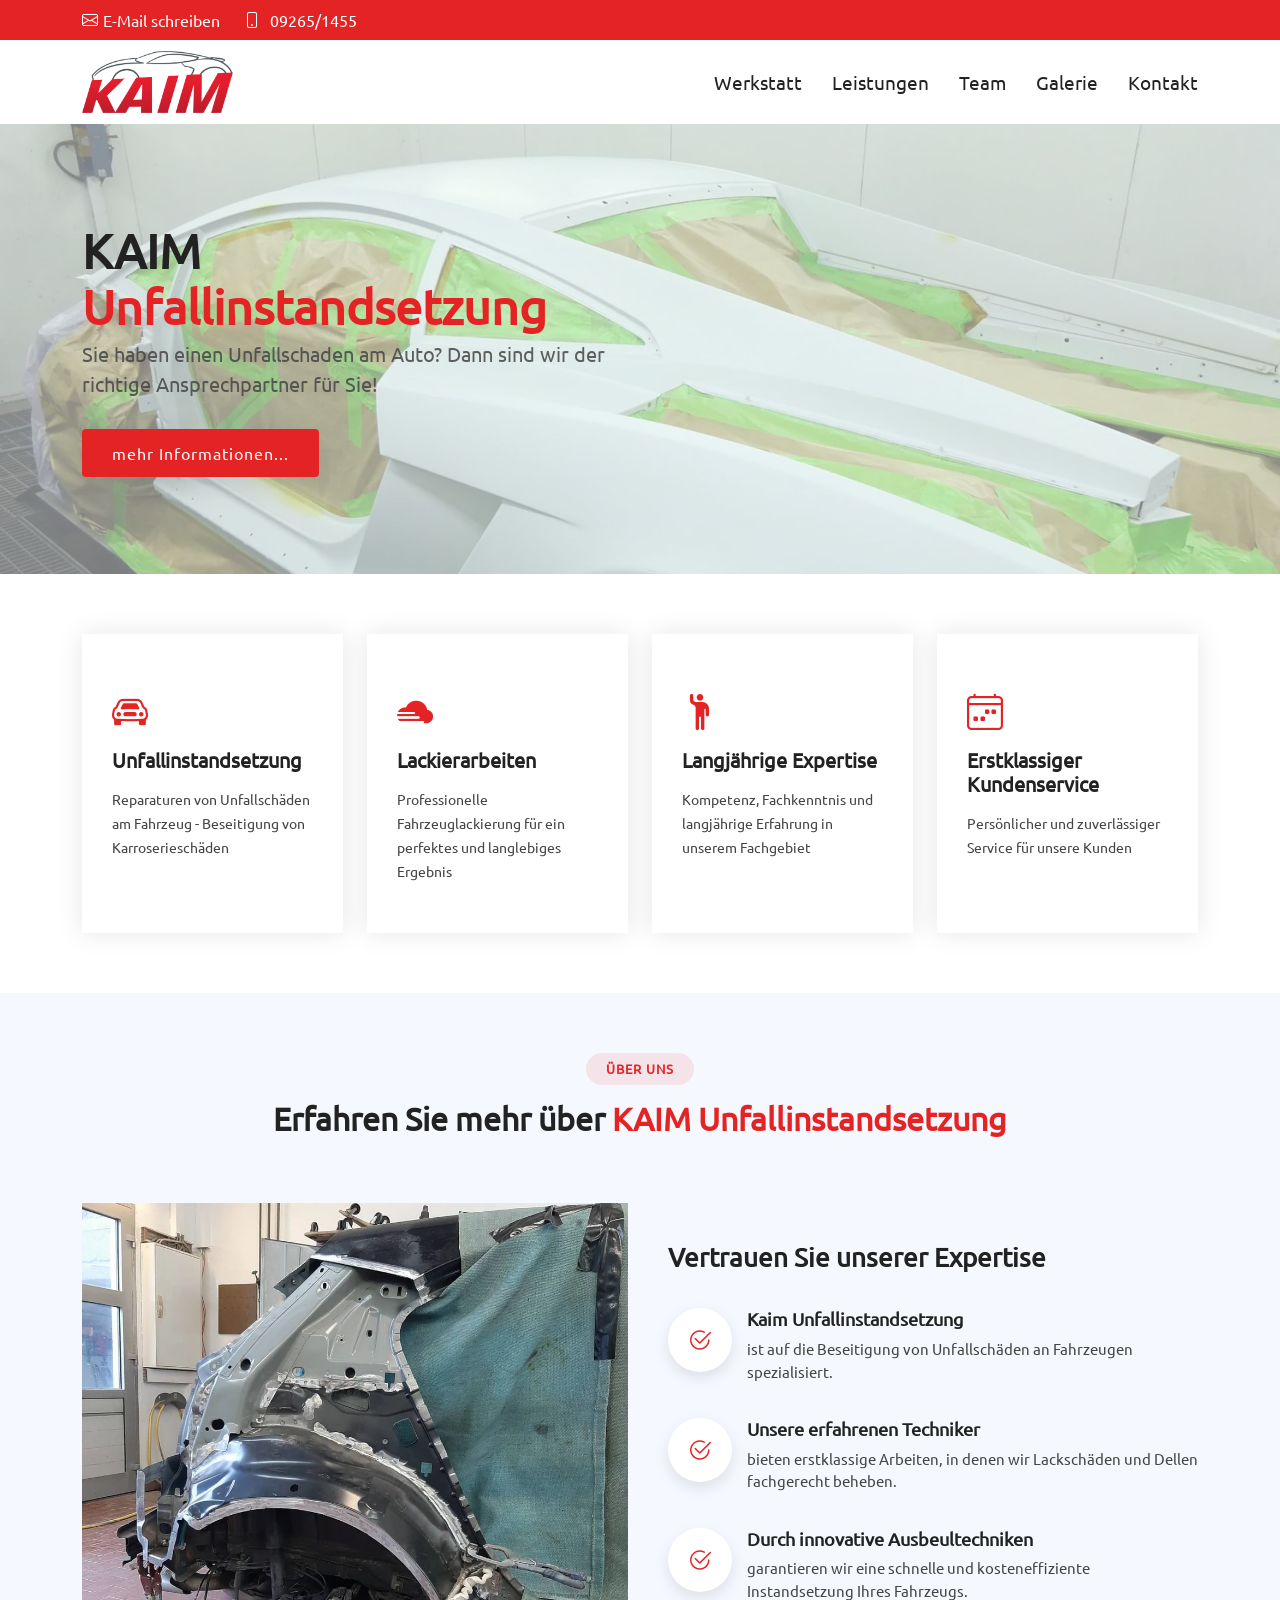
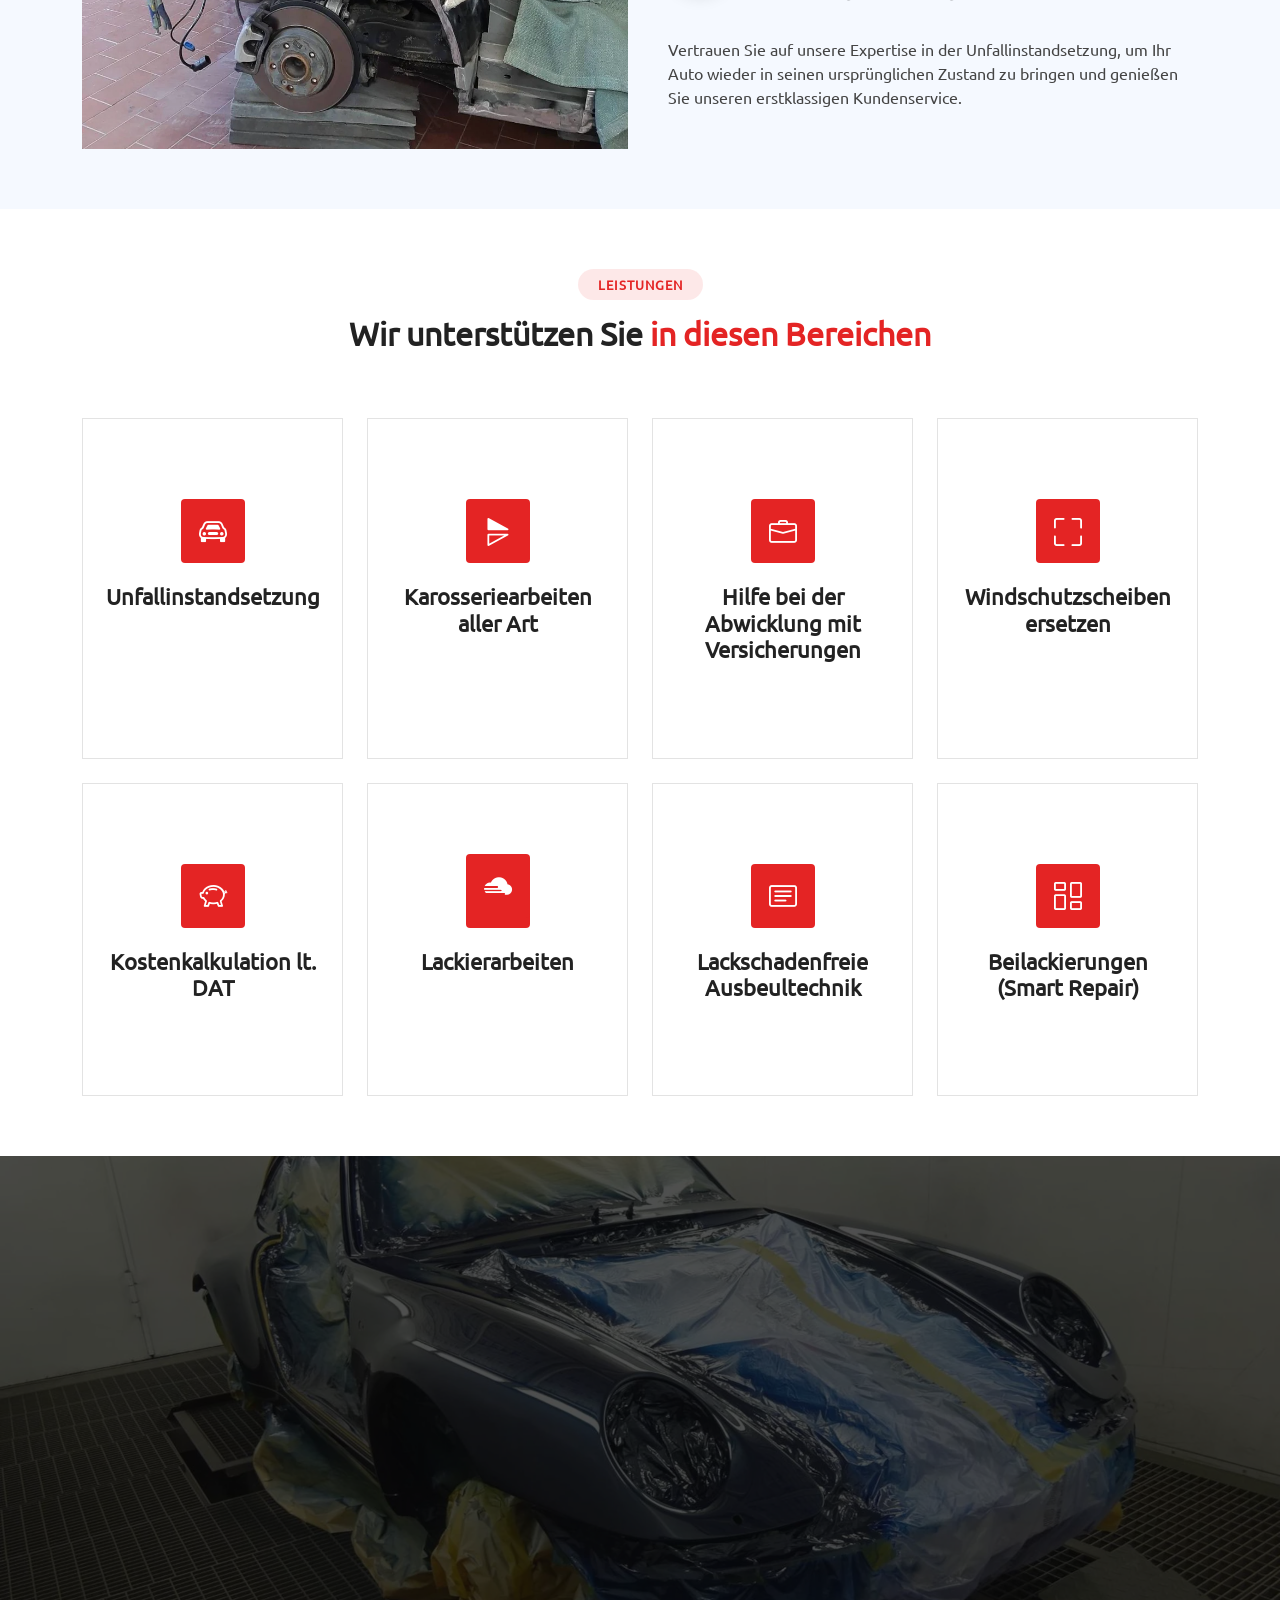
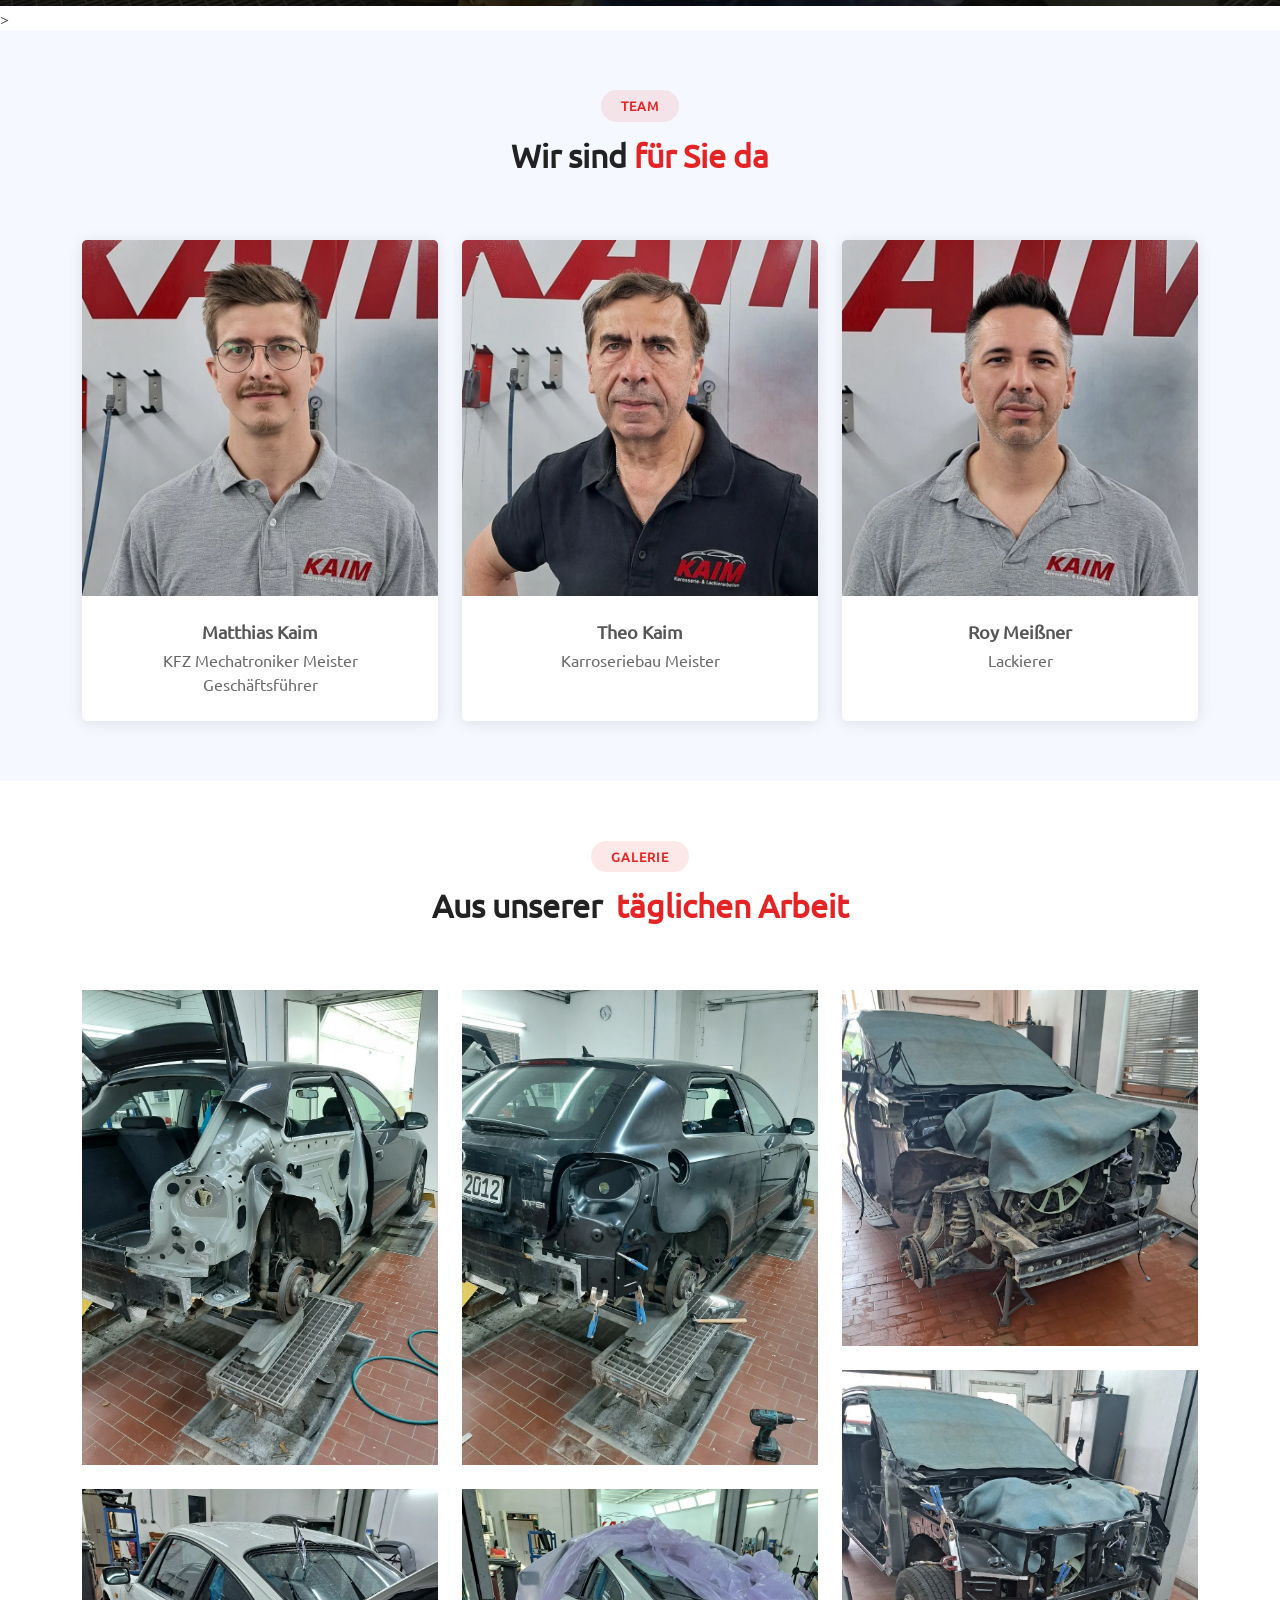
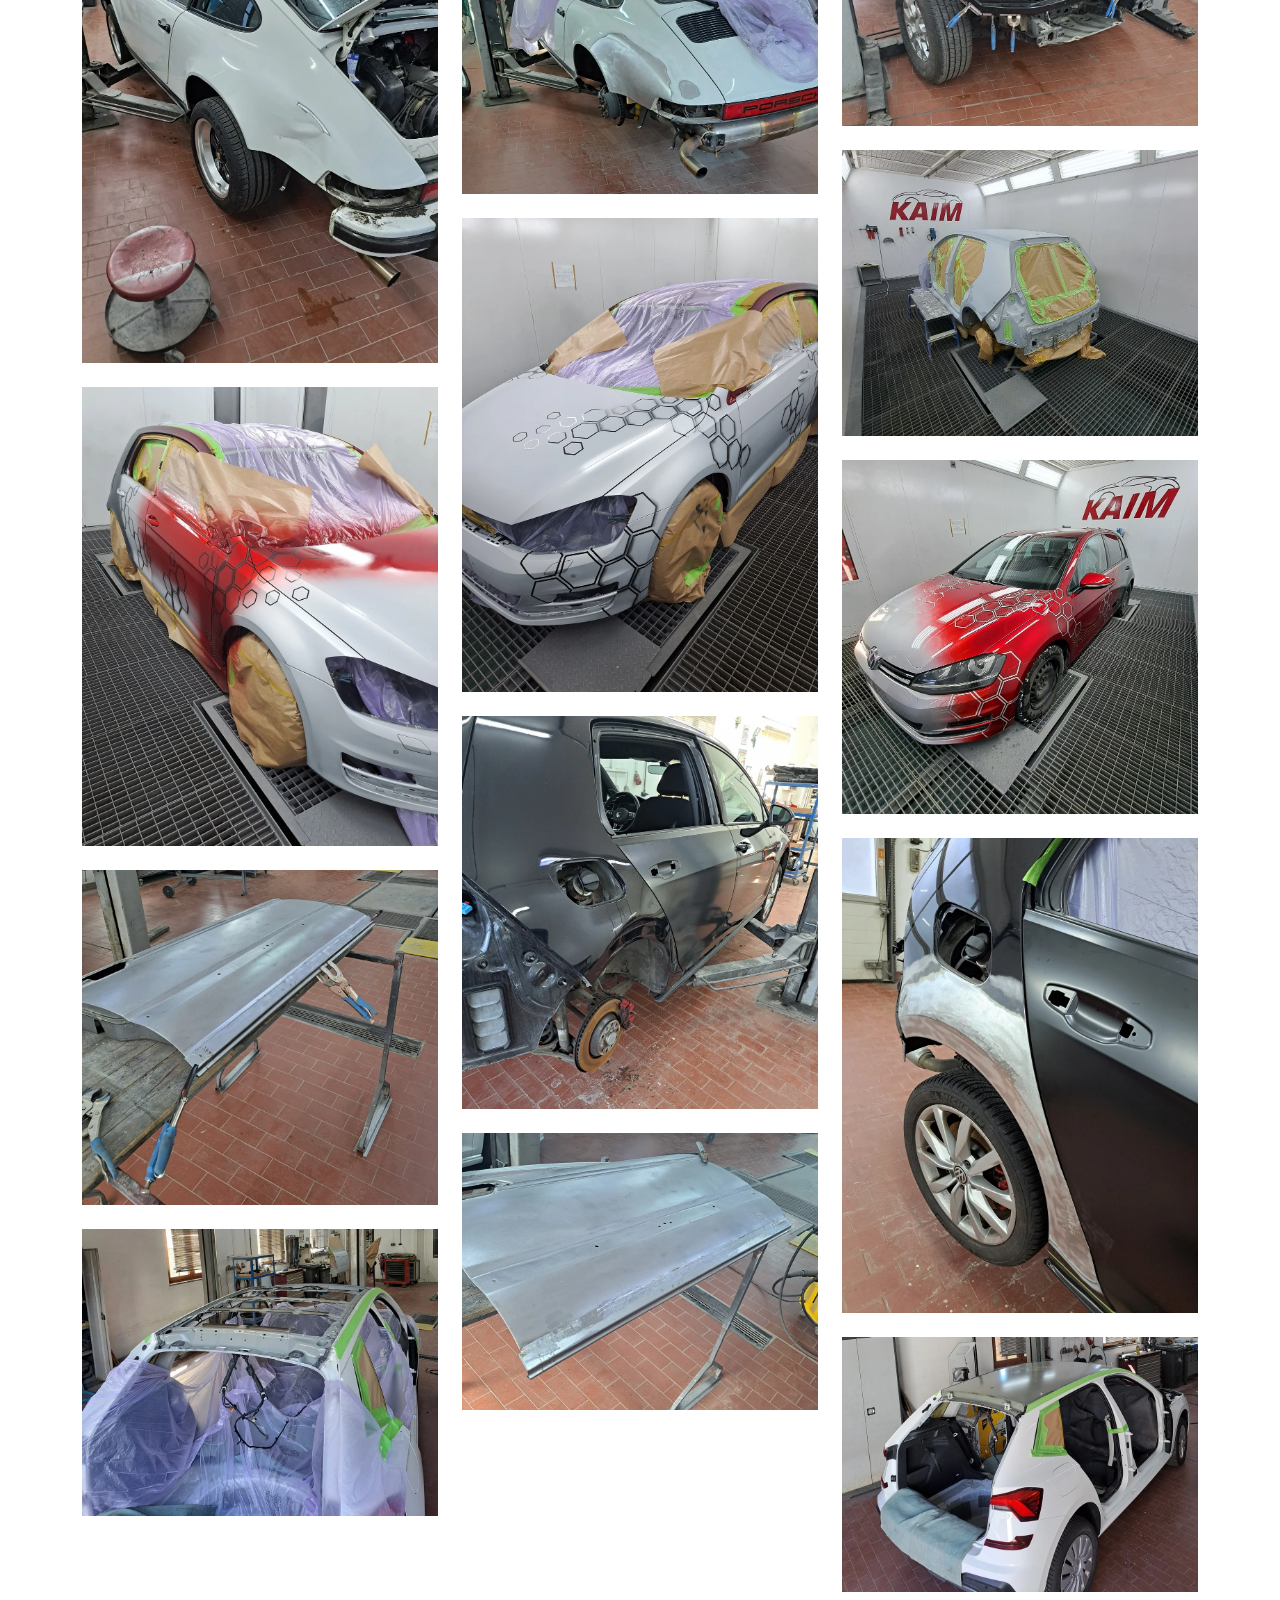
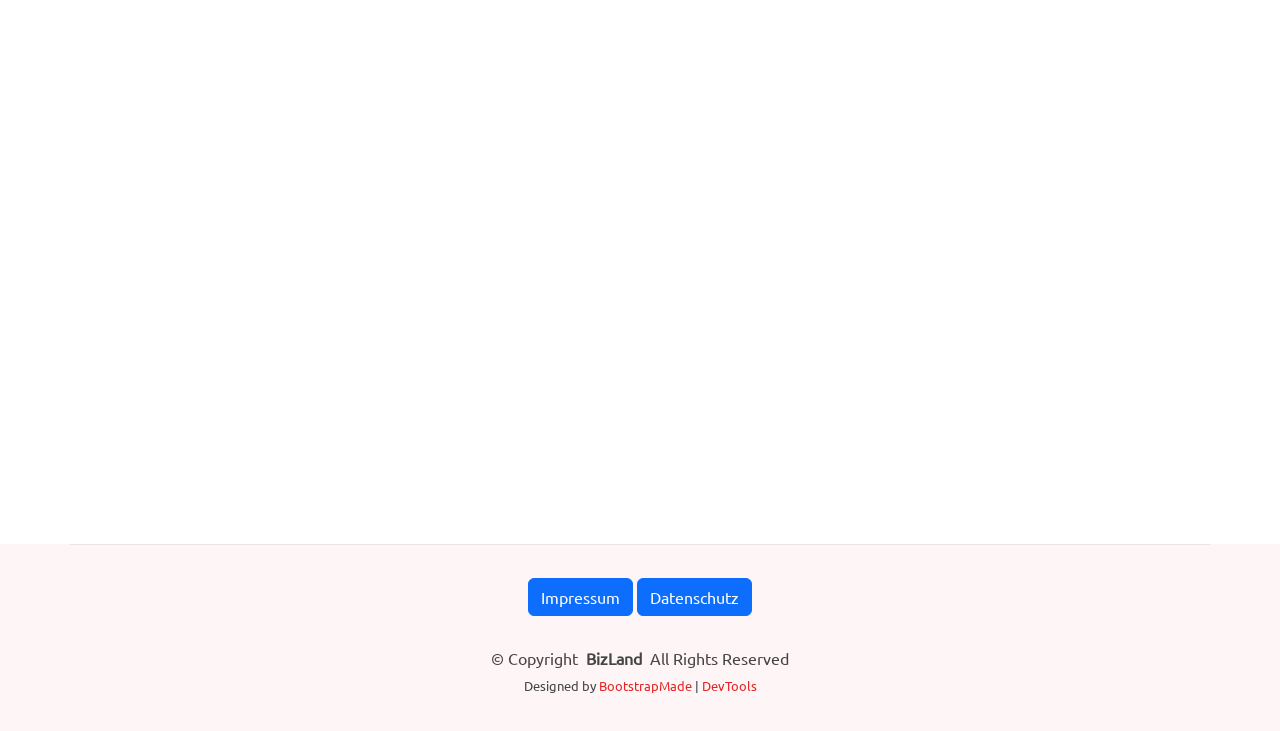
==== commit 36d7b2a1: "Anpassungen in der Bildergalerie" ====
--- a/www/index.html
+++ b/www/index.html
@@ -316,10 +316,10 @@
           <div class="col-lg-4 d-flex align-items-stretch" data-aos="fade-up" data-aos-delay="300">
             <div class="team-member">
               <div class="member-img">
-                <img src="assets/img/team/roy-meissner.webp" class="img-fluid" alt="Kaim Unfallinstandsetzung - Roy Meissner">
+                <img src="assets/img/team/roy-meissner.webp" class="img-fluid" alt="Kaim Unfallinstandsetzung - Roy Meißner">
               </div>
               <div class="member-info">
-                <h4>Roy Meissner</h4>
+                <h4>Roy Meißner</h4>
                 <span>Lackierer</span>
               </div>
             </div>
@@ -345,130 +345,130 @@
           <div class="row gy-4 isotope-container" data-aos="fade-up" data-aos-delay="200">
 
             <div class="col-lg-4 col-md-6 portfolio-item isotope-item filter-app">
-              <img src="assets/img/masonry-portfolio/masonry-portfolio-1.webp" class="img-fluid" alt="Anfangszustand">
-              <div class="portfolio-info">
-                <h4>Anfangszustand</h4>
-                <a href="assets/img/masonry-portfolio/masonry-portfolio-1.webp" title="Anfangszustand" data-gallery="portfolio-gallery-app" class="glightbox preview-link"><i class="bi bi-zoom-in"></i></a>
-              </div>
-            </div><!-- End Portfolio Item -->
-
-            <div class="col-lg-4 col-md-6 portfolio-item isotope-item filter-product">
-              <img src="assets/img/masonry-portfolio/masonry-portfolio-2.webp" class="img-fluid" alt="Zwischenzustand">
-              <div class="portfolio-info">
-                <h4>Zwischenzustand</h4>
-                <a href="assets/img/masonry-portfolio/masonry-portfolio-2.webp" title="Zwischenzustand" data-gallery="portfolio-gallery-product" class="glightbox preview-link"><i class="bi bi-zoom-in"></i></a>
+              <img src="assets/img/masonry-portfolio/masonry-portfolio-1.webp" class="img-fluid" alt="defekte Seitenwand ausgebaut">
+              <div class="portfolio-info">
+                <h4>defekte Seitenwand ausgebaut</h4>
+                <a href="assets/img/masonry-portfolio/masonry-portfolio-1.webp" title="defekte Seitenwand ausgebaut" data-gallery="portfolio-gallery-app" class="glightbox preview-link"><i class="bi bi-zoom-in"></i></a>
+              </div>
+            </div><!-- End Portfolio Item -->
+
+            <div class="col-lg-4 col-md-6 portfolio-item isotope-item filter-product">
+              <img src="assets/img/masonry-portfolio/masonry-portfolio-2.webp" class="img-fluid" alt="neue Seitenwand angepasst">
+              <div class="portfolio-info">
+                <h4>neue Seitenwand angepasst</h4>
+                <a href="assets/img/masonry-portfolio/masonry-portfolio-2.webp" title="neue Seitenwand angepasst" data-gallery="portfolio-gallery-product" class="glightbox preview-link"><i class="bi bi-zoom-in"></i></a>
               </div>
             </div><!-- End Portfolio Item -->
 
             <div class="col-lg-4 col-md-6 portfolio-item isotope-item filter-branding">
-              <img src="assets/img/masonry-portfolio/masonry-portfolio-3.webp" class="img-fluid" alt="Zwischenzustand">
-              <div class="portfolio-info">
-                <h4>Zwischenzustand</h4>
-                <a href="assets/img/masonry-portfolio/masonry-portfolio-3.webp" title="Zwischenzustand" data-gallery="portfolio-gallery-branding" class="glightbox preview-link"><i class="bi bi-zoom-in"></i></a>
+              <img src="assets/img/masonry-portfolio/masonry-portfolio-3.webp" class="img-fluid" alt="defekte Teile am Vorderwagen entfernt">
+              <div class="portfolio-info">
+                <h4>defekte Teile am Vorderwagen entfernt</h4>
+                <a href="assets/img/masonry-portfolio/masonry-portfolio-3.webp" title="defekte Teile am Vorderwagen entfernt" data-gallery="portfolio-gallery-branding" class="glightbox preview-link"><i class="bi bi-zoom-in"></i></a>
               </div>
             </div><!-- End Portfolio Item -->
 
             <div class="col-lg-4 col-md-6 portfolio-item isotope-item filter-app">
-              <img src="assets/img/masonry-portfolio/masonry-portfolio-4.webp" class="img-fluid" alt="Zwischenzustand">
-              <div class="portfolio-info">
-                <h4>Zwischenzustand</h4>
-                <a href="assets/img/masonry-portfolio/masonry-portfolio-4.webp" title="Zwischenzustand" data-gallery="portfolio-gallery-app" class="glightbox preview-link"><i class="bi bi-zoom-in"></i></a>
-              </div>
-            </div><!-- End Portfolio Item -->
-
-            <div class="col-lg-4 col-md-6 portfolio-item isotope-item filter-product">
-              <img src="assets/img/masonry-portfolio/masonry-portfolio-5.webp" class="img-fluid" alt="Zwischenzustand">
-              <div class="portfolio-info">
-                <h4>Zwischenzustand</h4>
-                <a href="assets/img/masonry-portfolio/masonry-portfolio-5.webp" title="Zwischenzustand" data-gallery="portfolio-gallery-product" class="glightbox preview-link"><i class="bi bi-zoom-in"></i></a>
+              <img src="assets/img/masonry-portfolio/masonry-portfolio-4.webp" class="img-fluid" alt="neue Teile am Vorderwagen angepasst">
+              <div class="portfolio-info">
+                <h4>neue Teile am Vorderwagen angepasst</h4>
+                <a href="assets/img/masonry-portfolio/masonry-portfolio-4.webp" title="neue Teile am Vorderwagen angepasst" data-gallery="portfolio-gallery-app" class="glightbox preview-link"><i class="bi bi-zoom-in"></i></a>
+              </div>
+            </div><!-- End Portfolio Item -->
+
+            <div class="col-lg-4 col-md-6 portfolio-item isotope-item filter-product">
+              <img src="assets/img/masonry-portfolio/masonry-portfolio-5.webp" class="img-fluid" alt="Schaden vor der Instandsetzung">
+              <div class="portfolio-info">
+                <h4>Schaden vor der Instandsetzung</h4>
+                <a href="assets/img/masonry-portfolio/masonry-portfolio-5.webp" title="Schaden vor der Instandsetzung" data-gallery="portfolio-gallery-product" class="glightbox preview-link"><i class="bi bi-zoom-in"></i></a>
               </div>
             </div><!-- End Portfolio Item -->
 
             <div class="col-lg-4 col-md-6 portfolio-item isotope-item filter-branding">
-              <img src="assets/img/masonry-portfolio/masonry-portfolio-6.webp" class="img-fluid" alt="Zwischenzustand">
-              <div class="portfolio-info">
-                <h4>Zwischenzustand</h4>
-                <a href="assets/img/masonry-portfolio/masonry-portfolio-6.webp" title="Zwischenzustand" data-gallery="portfolio-gallery-branding" class="glightbox preview-link"><i class="bi bi-zoom-in"></i></a>
-              </div>
-            </div><!-- End Portfolio Item -->
-
-            <div class="col-lg-4 col-md-6 portfolio-item isotope-item filter-product">
-              <img src="assets/img/masonry-portfolio/masonry-portfolio-8.webp" class="img-fluid" alt="Endzustand">
-              <div class="portfolio-info">
-                <h4>Endzustand</h4>
-                <a href="assets/img/masonry-portfolio/masonry-portfolio-8.webp" title="Endzustand" data-gallery="portfolio-gallery-product" class="glightbox preview-link"><i class="bi bi-zoom-in"></i></a>
-              </div>
-            </div><!-- End Portfolio Item -->
-
-            <div class="col-lg-4 col-md-6 portfolio-item isotope-item filter-product">
-              <img src="assets/img/masonry-portfolio/masonry-portfolio-9.webp" class="img-fluid" alt="Zwischenzustand">
-              <div class="portfolio-info">
-                <h4>Zwischenzustand</h4>
-                <a href="assets/img/masonry-portfolio/masonry-portfolio-9.webp" title="Zwischenzustand" data-gallery="portfolio-gallery-product" class="glightbox preview-link"><i class="bi bi-zoom-in"></i></a>
+              <img src="assets/img/masonry-portfolio/masonry-portfolio-6.webp" class="img-fluid" alt="nach dem Ausbeulen">
+              <div class="portfolio-info">
+                <h4>nach dem Ausbeulen</h4>
+                <a href="assets/img/masonry-portfolio/masonry-portfolio-6.webp" title="nach dem Ausbeulen" data-gallery="portfolio-gallery-branding" class="glightbox preview-link"><i class="bi bi-zoom-in"></i></a>
+              </div>
+            </div><!-- End Portfolio Item -->
+
+            <div class="col-lg-4 col-md-6 portfolio-item isotope-item filter-product">
+              <img src="assets/img/masonry-portfolio/masonry-portfolio-8.webp" class="img-fluid" alt="fertig zum grundieren und füllern">
+              <div class="portfolio-info">
+                <h4>fertig zum grundieren und füllern</h4>
+                <a href="assets/img/masonry-portfolio/masonry-portfolio-8.webp" title="fertig zum grundieren und füllern" data-gallery="portfolio-gallery-product" class="glightbox preview-link"><i class="bi bi-zoom-in"></i></a>
+              </div>
+            </div><!-- End Portfolio Item -->
+
+            <div class="col-lg-4 col-md-6 portfolio-item isotope-item filter-product">
+              <img src="assets/img/masonry-portfolio/masonry-portfolio-9.webp" class="img-fluid" alt="hier haben wir unser silber lackiertes Auto mit dem Muster beklebt">
+              <div class="portfolio-info">
+                <h4>hier haben wir unser silber lackiertes Auto mit dem Muster beklebt</h4>
+                <a href="assets/img/masonry-portfolio/masonry-portfolio-9.webp" title="hier haben wir unser silber lackiertes Auto mit dem Muster beklebt" data-gallery="portfolio-gallery-product" class="glightbox preview-link"><i class="bi bi-zoom-in"></i></a>
               </div>
             </div><!-- End Portfolio Item -->
             
             <div class="col-lg-4 col-md-6 portfolio-item isotope-item filter-product">
-              <img src="assets/img/masonry-portfolio/masonry-portfolio-10.webp" class="img-fluid" alt="Zwischenzustand">
-              <div class="portfolio-info">
-                <h4>Zwischenzustand</h4>
-                <a href="assets/img/masonry-portfolio/masonry-portfolio-10.webp" title="Zwischenzustand" data-gallery="portfolio-gallery-product" class="glightbox preview-link"><i class="bi bi-zoom-in"></i></a>
+              <img src="assets/img/masonry-portfolio/masonry-portfolio-10.webp" class="img-fluid" alt="jetzt wird die rote Lasur in verschiedenen Gängen aufgebracht">
+              <div class="portfolio-info">
+                <h4>jetzt wird die rote Lasur in verschiedenen Gängen aufgebracht</h4>
+                <a href="assets/img/masonry-portfolio/masonry-portfolio-10.webp" title="jetzt wird die rote Lasur in verschiedenen Gängen aufgebracht" data-gallery="portfolio-gallery-product" class="glightbox preview-link"><i class="bi bi-zoom-in"></i></a>
               </div>
             </div><!-- End Portfolio Item -->
             
             <div class="col-lg-4 col-md-6 portfolio-item isotope-item filter-product">
-              <img src="assets/img/masonry-portfolio/masonry-portfolio-11.webp" class="img-fluid" alt="Endzustand">
-              <div class="portfolio-info">
-                <h4>Endzustand</h4>
-                <a href="assets/img/masonry-portfolio/masonry-portfolio-11.webp" title="Endzustand" data-gallery="portfolio-gallery-product" class="glightbox preview-link"><i class="bi bi-zoom-in"></i></a>
+              <img src="assets/img/masonry-portfolio/masonry-portfolio-11.webp" class="img-fluid" alt="Lackierung fertig">
+              <div class="portfolio-info">
+                <h4>Lackierung fertig</h4>
+                <a href="assets/img/masonry-portfolio/masonry-portfolio-11.webp" title="Lackierung fertig" data-gallery="portfolio-gallery-product" class="glightbox preview-link"><i class="bi bi-zoom-in"></i></a>
               </div>
             </div><!-- End Portfolio Item -->
             
             <div class="col-lg-4 col-md-6 portfolio-item isotope-item filter-product">
-              <img src="assets/img/masonry-portfolio/masonry-portfolio-12.webp" class="img-fluid" alt="Zwischenzustand">
-              <div class="portfolio-info">
-                <h4>Zwischenzustand</h4>
-                <a href="assets/img/masonry-portfolio/masonry-portfolio-12.webp" title="Zwischenzustand" data-gallery="portfolio-gallery-product" class="glightbox preview-link"><i class="bi bi-zoom-in"></i></a>
+              <img src="assets/img/masonry-portfolio/masonry-portfolio-12.webp" class="img-fluid" alt="Seitenschaden mit neuer, eingepasster Tür">
+              <div class="portfolio-info">
+                <h4>Seitenschaden mit neuer, eingepasster Tür</h4>
+                <a href="assets/img/masonry-portfolio/masonry-portfolio-12.webp" title="Seitenschaden mit neuer, eingepasster Tür" data-gallery="portfolio-gallery-product" class="glightbox preview-link"><i class="bi bi-zoom-in"></i></a>
               </div>
             </div><!-- End Portfolio Item -->
             
             <div class="col-lg-4 col-md-6 portfolio-item isotope-item filter-product">
-              <img src="assets/img/masonry-portfolio/masonry-portfolio-13.webp" class="img-fluid" alt="Zwischenzustand">
-              <div class="portfolio-info">
-                <h4>Zwischenzustand</h4>
-                <a href="assets/img/masonry-portfolio/masonry-portfolio-13.webp" title="Zwischenzustand" data-gallery="portfolio-gallery-product" class="glightbox preview-link"><i class="bi bi-zoom-in"></i></a>
+              <img src="assets/img/masonry-portfolio/masonry-portfolio-13.webp" class="img-fluid" alt="Schaden an der Seitenwand instandgesetzt">
+              <div class="portfolio-info">
+                <h4>Schaden an der Seitenwand instandgesetzt</h4>
+                <a href="assets/img/masonry-portfolio/masonry-portfolio-13.webp" title="Schaden an der Seitenwand instandgesetzt" data-gallery="portfolio-gallery-product" class="glightbox preview-link"><i class="bi bi-zoom-in"></i></a>
               </div>
             </div><!-- End Portfolio Item -->
             
             <div class="col-lg-4 col-md-6 portfolio-item isotope-item filter-product">
-              <img src="assets/img/masonry-portfolio/masonry-portfolio-14.webp" class="img-fluid" alt="Zwischenzustand">
-              <div class="portfolio-info">
-                <h4>Zwischenzustand</h4>
-                <a href="assets/img/masonry-portfolio/masonry-portfolio-14.webp" title="Zwischenzustand" data-gallery="portfolio-gallery-product" class="glightbox preview-link"><i class="bi bi-zoom-in"></i></a>
+              <img src="assets/img/masonry-portfolio/masonry-portfolio-14.webp" class="img-fluid" alt="Reparaturblech für den Rostschaden an der Tür angefertigt">
+              <div class="portfolio-info">
+                <h4>Reparaturblech für den Rostschaden an der Tür angefertigt</h4>
+                <a href="assets/img/masonry-portfolio/masonry-portfolio-14.webp" title="Reparaturblech für den Rostschaden an der Tür angefertigt" data-gallery="portfolio-gallery-product" class="glightbox preview-link"><i class="bi bi-zoom-in"></i></a>
               </div>
             </div><!-- End Portfolio Item -->
             
             <div class="col-lg-4 col-md-6 portfolio-item isotope-item filter-product">
-              <img src="assets/img/masonry-portfolio/masonry-portfolio-15.webp" class="img-fluid" alt="Zwischenzustand">
-              <div class="portfolio-info">
-                <h4>Zwischenzustand</h4>
-                <a href="assets/img/masonry-portfolio/masonry-portfolio-15.webp" title="Zwischenzustand" data-gallery="portfolio-gallery-product" class="glightbox preview-link"><i class="bi bi-zoom-in"></i></a>
+              <img src="assets/img/masonry-portfolio/masonry-portfolio-15.webp" class="img-fluid" alt="Reparaturblech an der Türunterkante eingeschweißt, die Falz muss jetzt noch ungelegt werden">
+              <div class="portfolio-info">
+                <h4>Reparaturblech an der Türunterkante eingeschweißt, die Falz muss jetzt noch ungelegt werden</h4>
+                <a href="assets/img/masonry-portfolio/masonry-portfolio-15.webp" title="Reparaturblech an der Türunterkante eingeschweißt, die Falz muss jetzt noch ungelegt werden" data-gallery="portfolio-gallery-product" class="glightbox preview-link"><i class="bi bi-zoom-in"></i></a>
               </div>
             </div><!-- End Portfolio Item -->
             
             <div class="col-lg-4 col-md-6 portfolio-item isotope-item filter-product">
-              <img src="assets/img/masonry-portfolio/masonry-portfolio-16.webp" class="img-fluid" alt="Zwischenzustand">
-              <div class="portfolio-info">
-                <h4>Zwischenzustand</h4>
-                <a href="assets/img/masonry-portfolio/masonry-portfolio-16.webp" title="Zwischenzustand" data-gallery="portfolio-gallery-product" class="glightbox preview-link"><i class="bi bi-zoom-in"></i></a>
+              <img src="assets/img/masonry-portfolio/masonry-portfolio-16.webp" class="img-fluid" alt="Dachaussenhaut wurde entfernt">
+              <div class="portfolio-info">
+                <h4>Dachaussenhaut wurde entfernt</h4>
+                <a href="assets/img/masonry-portfolio/masonry-portfolio-16.webp" title="Dachaussenhaut wurde entfernt" data-gallery="portfolio-gallery-product" class="glightbox preview-link"><i class="bi bi-zoom-in"></i></a>
               </div>
             </div><!-- End Portfolio Item -->
             
             <div class="col-lg-4 col-md-6 portfolio-item isotope-item filter-product">
-              <img src="assets/img/masonry-portfolio/masonry-portfolio-17.webp" class="img-fluid" alt="Zwischenzustand">
-              <div class="portfolio-info">
-                <h4>Zwischenzustand</h4>
-                <a href="assets/img/masonry-portfolio/masonry-portfolio-17.webp" title="Zwischenzustand" data-gallery="portfolio-gallery-product" class="glightbox preview-link"><i class="bi bi-zoom-in"></i></a>
+              <img src="assets/img/masonry-portfolio/masonry-portfolio-17.webp" class="img-fluid" alt="neue Dachaussenhaut eingeklebt">
+              <div class="portfolio-info">
+                <h4>neue Dachaussenhaut eingeklebt</h4>
+                <a href="assets/img/masonry-portfolio/masonry-portfolio-17.webp" title="neue Dachaussenhaut eingeklebt" data-gallery="portfolio-gallery-product" class="glightbox preview-link"><i class="bi bi-zoom-in"></i></a>
               </div>
             </div><!-- End Portfolio Item -->            
 
